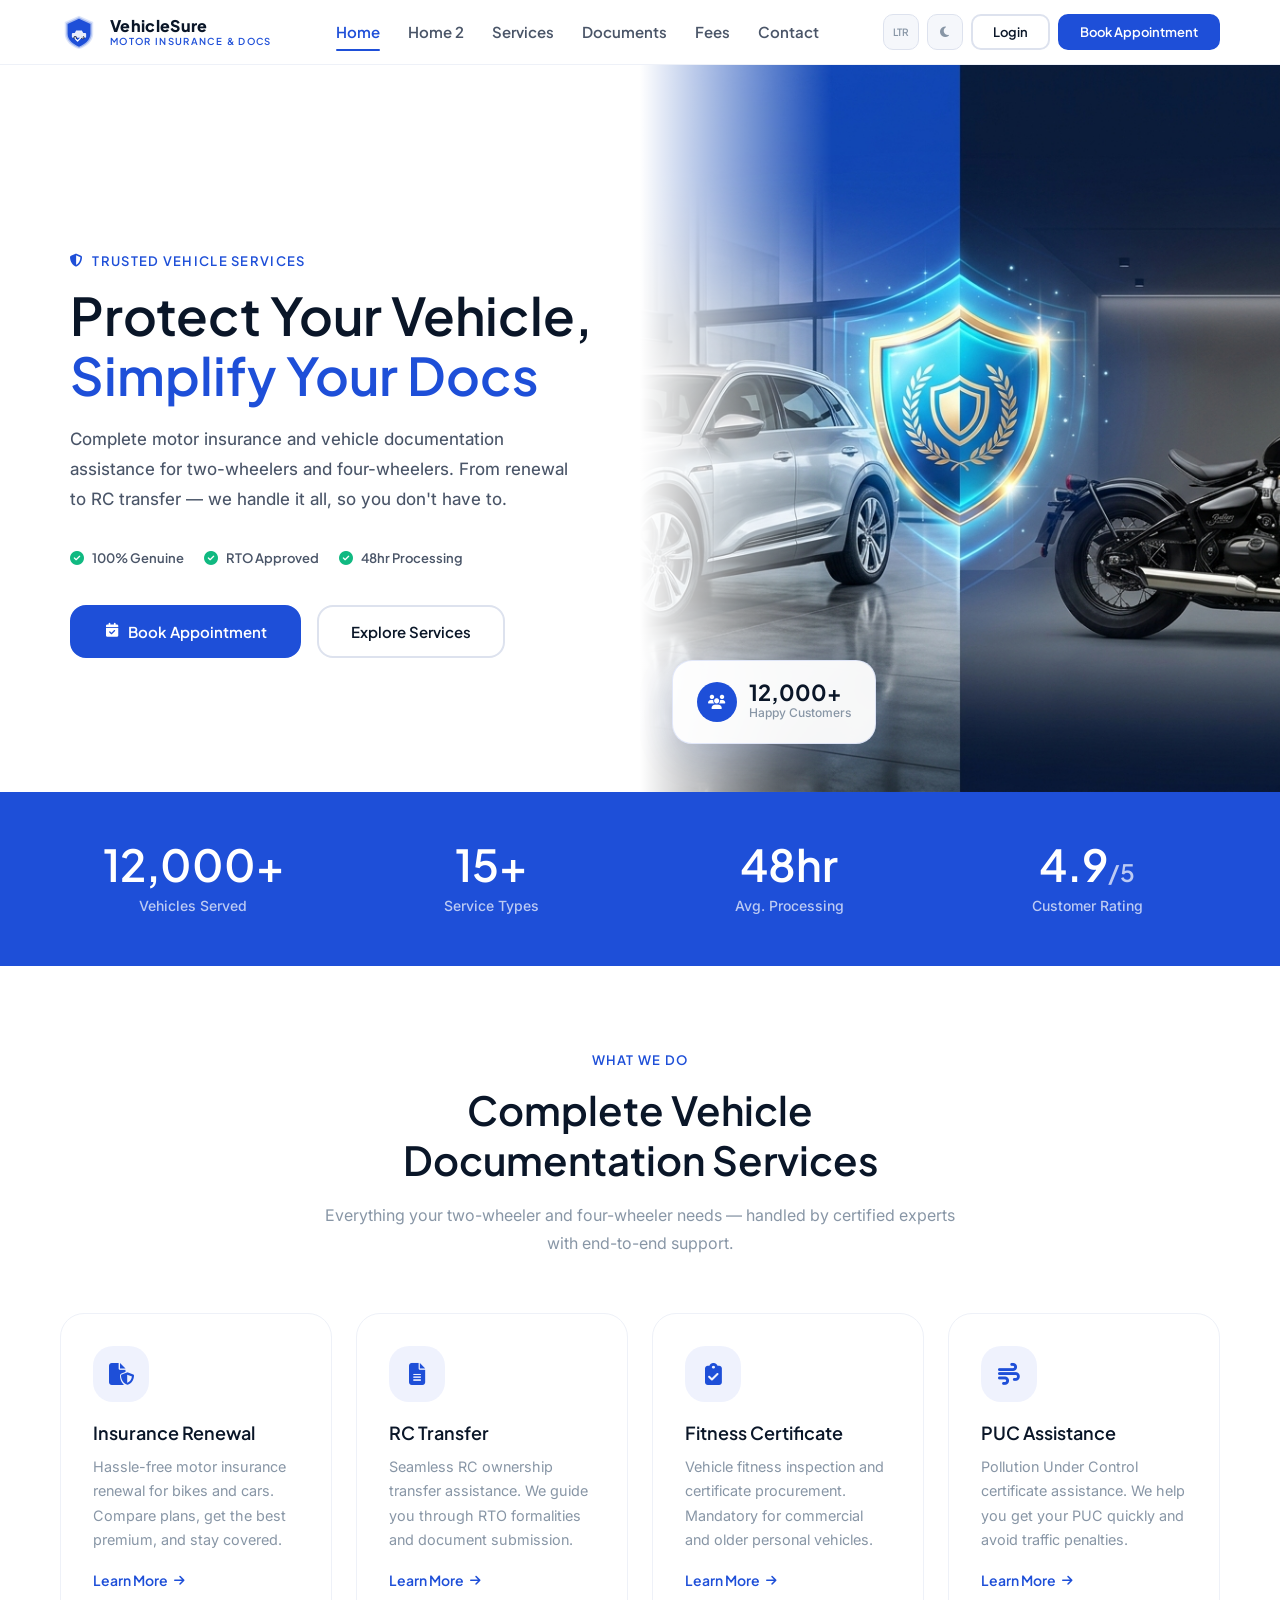
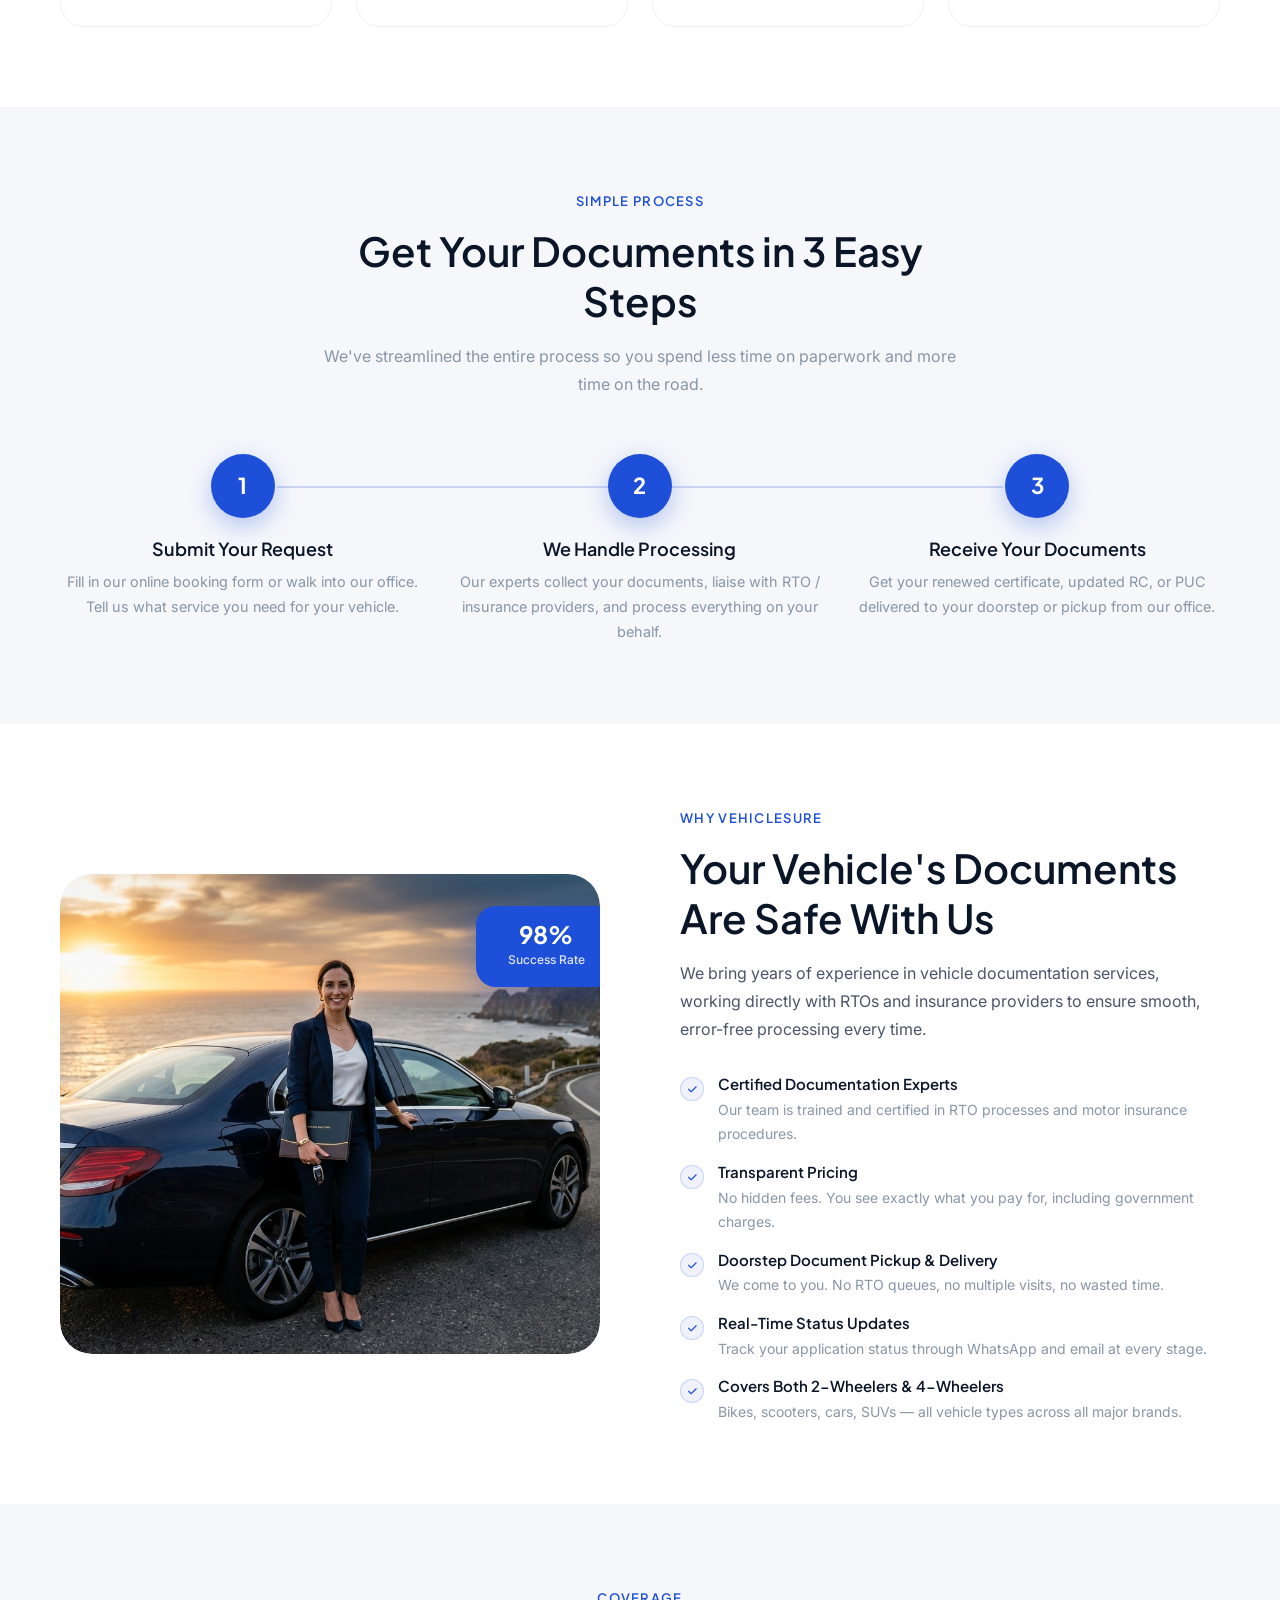
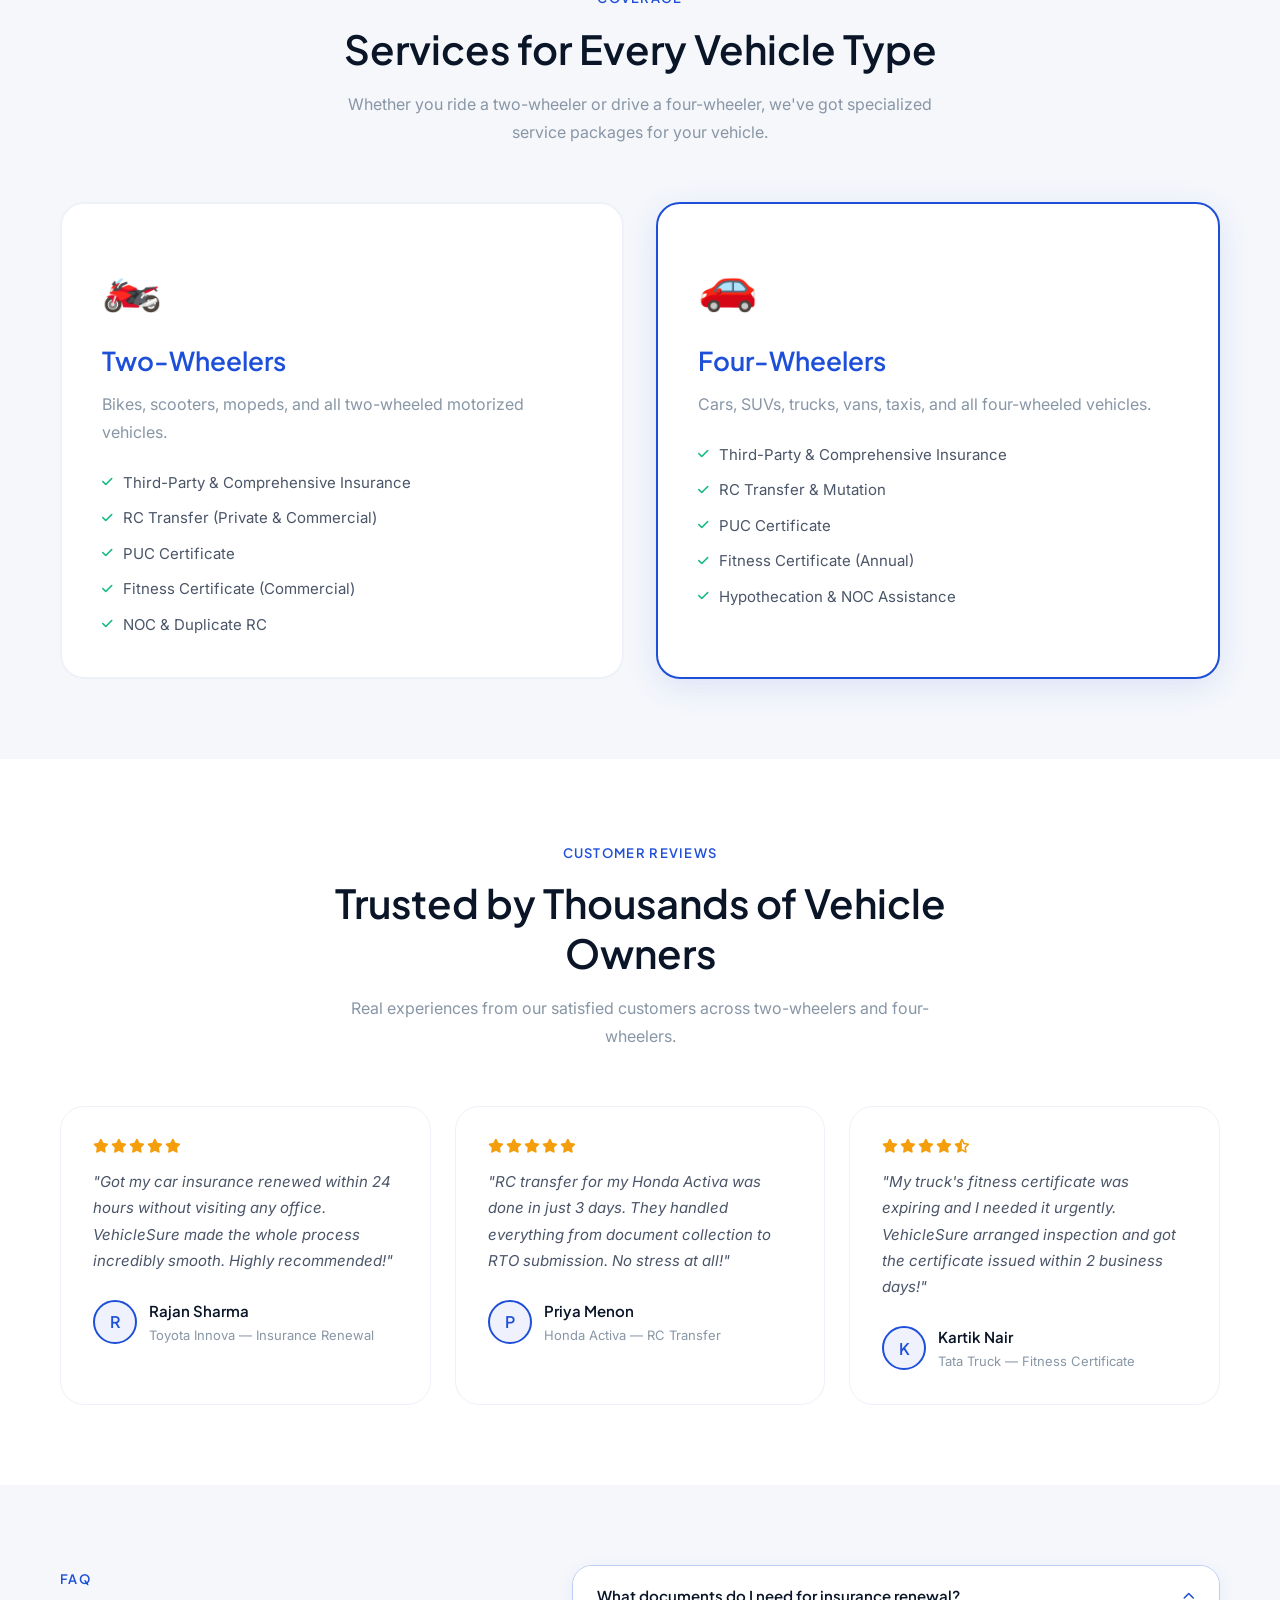
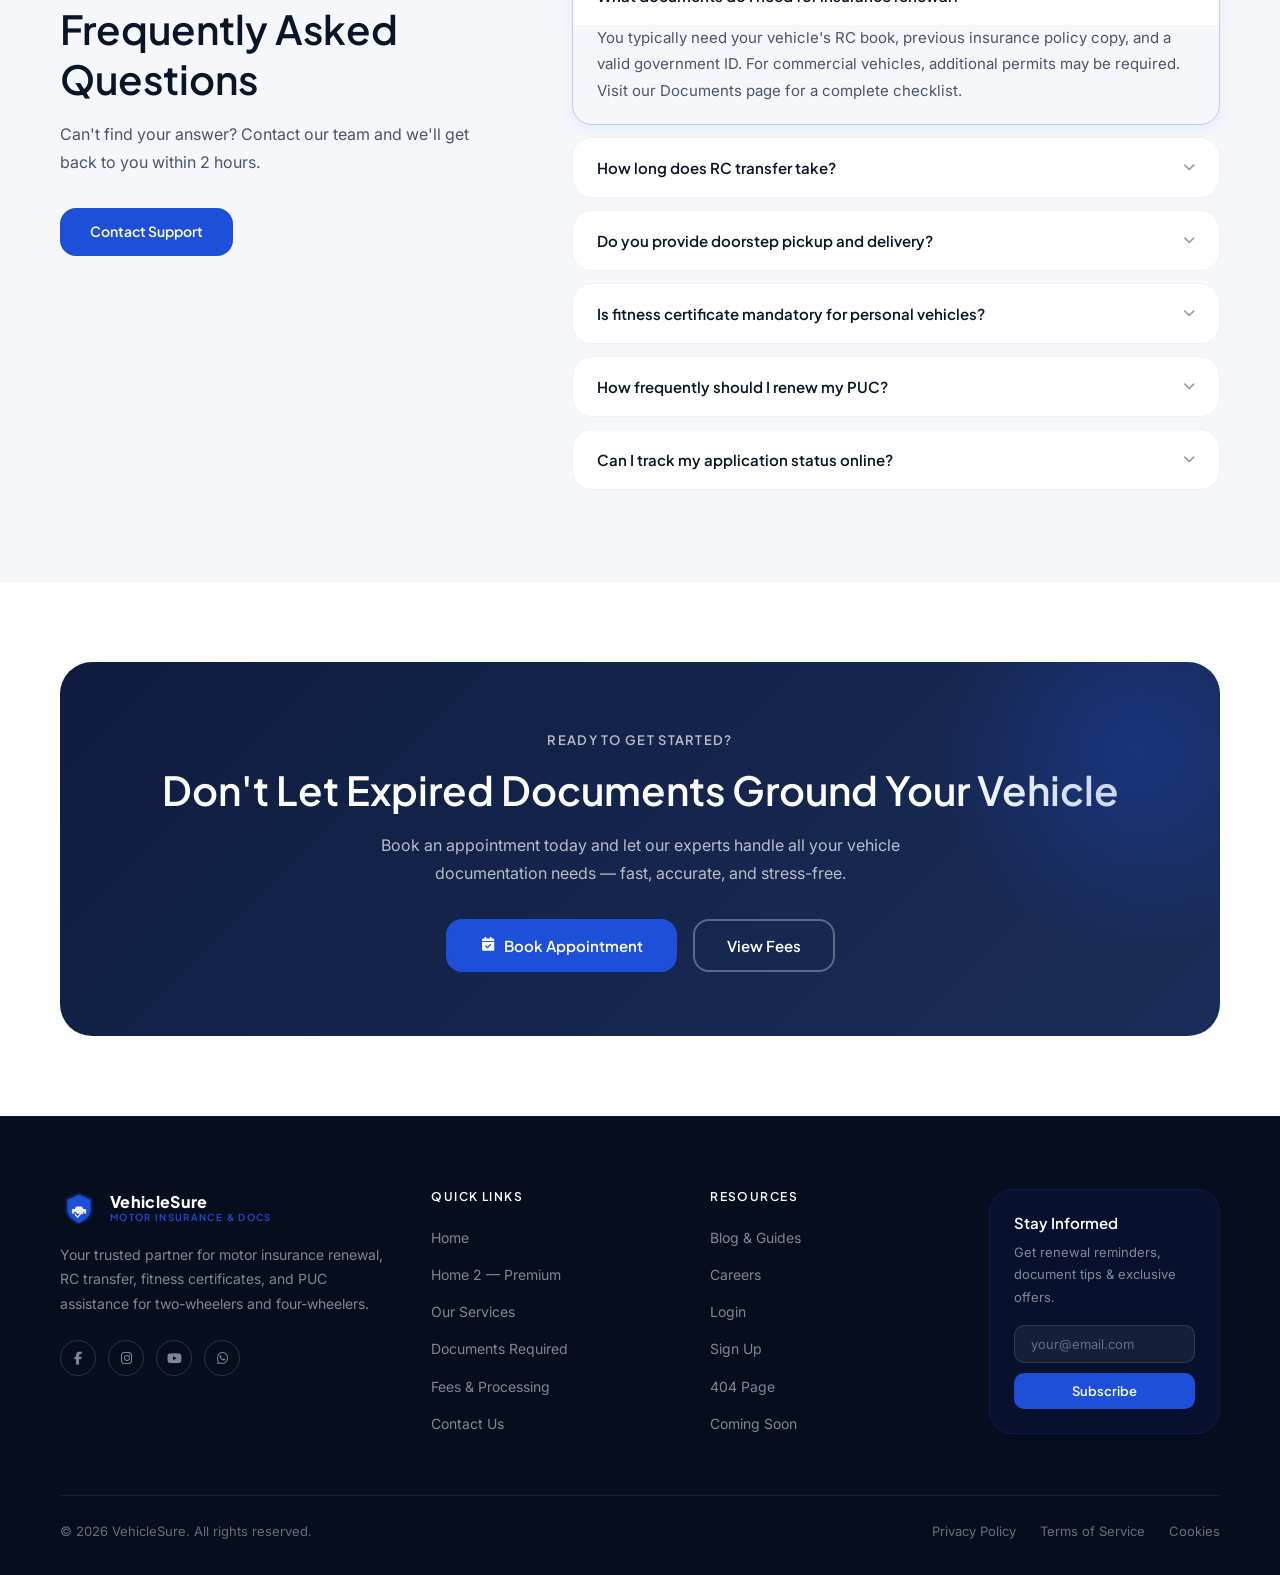
==== index.html @ d87cde81 "first commit" ====
<!DOCTYPE html>
<html lang="en" id="root-html">
<head>
    <meta charset="UTF-8">
    <meta name="viewport" content="width=device-width, initial-scale=1.0">
    <meta name="description" content="VehicleSure — Your trusted motor insurance renewal, RC transfer, fitness certificate, and PUC assistance service for two-wheelers and four-wheelers. Fast, reliable, and hassle-free.">
    <title>VehicleSure | Motor Insurance & Vehicle Documentation Service</title>
    <link rel="icon" type="image/svg+xml" href="favicon.svg">
    <link rel="stylesheet" href="https://cdnjs.cloudflare.com/ajax/libs/font-awesome/6.5.1/css/all.min.css">
    <link rel="stylesheet" href="style.css">
</head>
<body>

<!-- NAV -->
<div id="main-nav"></div>

<!-- ========== HERO SECTION (Split Layout) ========== -->
<section class="hero-split" style="background:var(--bg-body);margin-top:-4rem;padding-top:4rem;">
    <div class="hero-split-text animate-on-scroll" style="padding:8rem 3rem 5rem 0;max-width:600px;margin-left:auto;">
        <div class="section-label" style="margin-left:0;">
            <i class="fas fa-shield-alt"></i> Trusted Vehicle Services
        </div>
        <h1 style="margin-bottom:1.25rem;line-height:1.15;">
            Protect Your Vehicle,<br>
            <span style="color:var(--primary);">Simplify Your Docs</span>
        </h1>
        <p style="font-size:1.0625rem;margin-bottom:2rem;max-width:500px;font-weight:450;">
            Complete motor insurance and vehicle documentation assistance for two-wheelers and four-wheelers. From renewal to RC transfer — we handle it all, so you don't have to.
        </p>
        <div class="trust-badges" style="margin-bottom:2.25rem;">
            <div class="trust-badge">
                <i class="fas fa-check-circle"></i> 100% Genuine
            </div>
            <div class="trust-badge">
                <i class="fas fa-check-circle"></i> RTO Approved
            </div>
            <div class="trust-badge">
                <i class="fas fa-check-circle"></i> 48hr Processing
            </div>
        </div>
        <div style="display:flex;gap:1rem;flex-wrap:wrap;">
            <a href="contact.html" class="btn btn-primary btn-lg">
                <i class="fas fa-calendar-check"></i> Book Appointment
            </a>
            <a href="services.html" class="btn btn-secondary btn-lg">
                Explore Services
            </a>
        </div>
    </div>
    <div class="hero-split-visual" style="min-height:600px;">
        <img src="assets/images/hero-home.jpg" alt="Motor insurance and vehicle documentation - car and motorcycle with shield protection" loading="eager" style="width:100%;height:100%;object-fit:cover;">
        <!-- Floating stats card -->
        <div style="position:absolute;bottom:3rem;left:2rem;z-index:3;background:rgba(255,255,255,0.95);backdrop-filter:blur(12px);border:1px solid rgba(30,79,216,0.12);border-radius:var(--radius-xl);padding:1.25rem 1.5rem;box-shadow:var(--shadow-lg);min-width:200px;">
            <div style="display:flex;align-items:center;gap:0.75rem;">
                <div style="width:2.5rem;height:2.5rem;border-radius:50%;background:var(--primary);display:flex;align-items:center;justify-content:center;color:#fff;font-size:0.875rem;"><i class="fas fa-users"></i></div>
                <div>
                    <div style="font-family:var(--font-heading);font-weight:700;font-size:1.375rem;color:#0A1628;line-height:1;" data-count="12000" data-suffix="+">12000+</div>
                    <div style="font-size:0.75rem;color:#8896A6;font-weight:500;">Happy Customers</div>
                </div>
            </div>
        </div>
    </div>
</section>

<!-- ========== STATS STRIP ========== -->
<section class="stat-strip">
    <div class="container">
        <div class="grid grid-4" style="gap:2rem;">
            <div class="stat-item animate-on-scroll">
                <div class="stat-value" data-count="12000" data-suffix="+">12000+</div>
                <div class="stat-label">Vehicles Served</div>
            </div>
            <div class="stat-item animate-on-scroll">
                <div class="stat-value" data-count="15" data-suffix="+">15+</div>
                <div class="stat-label">Service Types</div>
            </div>
            <div class="stat-item animate-on-scroll">
                <div class="stat-value" data-count="48" data-suffix="hr">48hr</div>
                <div class="stat-label">Avg. Processing</div>
            </div>
            <div class="stat-item animate-on-scroll">
                <div class="stat-value">4.9<span style="font-size:1.5rem;color:rgba(255,255,255,0.7);">/5</span></div>
                <div class="stat-label">Customer Rating</div>
            </div>
        </div>
    </div>
</section>

<!-- ========== SERVICES OVERVIEW ========== -->
<section class="section">
    <div class="container">
        <div class="section-header animate-on-scroll">
            <div class="section-label">What We Do</div>
            <h2>Complete Vehicle Documentation Services</h2>
            <p>Everything your two-wheeler and four-wheeler needs — handled by certified experts with end-to-end support.</p>
        </div>
        <div class="grid grid-4">
            <div class="service-card animate-on-scroll">
                <div class="service-icon">
                    <i class="fas fa-file-shield"></i>
                </div>
                <h4>Insurance Renewal</h4>
                <p>Hassle-free motor insurance renewal for bikes and cars. Compare plans, get the best premium, and stay covered.</p>
                <a href="services.html#insurance" style="display:inline-flex;align-items:center;gap:0.375rem;color:var(--primary);font-family:var(--font-heading);font-weight:600;font-size:0.875rem;margin-top:1rem;">
                    Learn More <i class="fas fa-arrow-right" style="font-size:0.75rem;"></i>
                </a>
            </div>
            <div class="service-card animate-on-scroll">
                <div class="service-icon">
                    <i class="fas fa-file-alt"></i>
                </div>
                <h4>RC Transfer</h4>
                <p>Seamless RC ownership transfer assistance. We guide you through RTO formalities and document submission.</p>
                <a href="services.html#rc" style="display:inline-flex;align-items:center;gap:0.375rem;color:var(--primary);font-family:var(--font-heading);font-weight:600;font-size:0.875rem;margin-top:1rem;">
                    Learn More <i class="fas fa-arrow-right" style="font-size:0.75rem;"></i>
                </a>
            </div>
            <div class="service-card animate-on-scroll">
                <div class="service-icon">
                    <i class="fas fa-clipboard-check"></i>
                </div>
                <h4>Fitness Certificate</h4>
                <p>Vehicle fitness inspection and certificate procurement. Mandatory for commercial and older personal vehicles.</p>
                <a href="services.html#fitness" style="display:inline-flex;align-items:center;gap:0.375rem;color:var(--primary);font-family:var(--font-heading);font-weight:600;font-size:0.875rem;margin-top:1rem;">
                    Learn More <i class="fas fa-arrow-right" style="font-size:0.75rem;"></i>
                </a>
            </div>
            <div class="service-card animate-on-scroll">
                <div class="service-icon">
                    <i class="fas fa-wind"></i>
                </div>
                <h4>PUC Assistance</h4>
                <p>Pollution Under Control certificate assistance. We help you get your PUC quickly and avoid traffic penalties.</p>
                <a href="services.html#puc" style="display:inline-flex;align-items:center;gap:0.375rem;color:var(--primary);font-family:var(--font-heading);font-weight:600;font-size:0.875rem;margin-top:1rem;">
                    Learn More <i class="fas fa-arrow-right" style="font-size:0.75rem;"></i>
                </a>
            </div>
        </div>
    </div>
</section>

<!-- ========== HOW IT WORKS ========== -->
<section class="section section-alt">
    <div class="container">
        <div class="section-header animate-on-scroll">
            <div class="section-label">Simple Process</div>
            <h2>Get Your Documents in 3 Easy Steps</h2>
            <p>We've streamlined the entire process so you spend less time on paperwork and more time on the road.</p>
        </div>
        <div class="process-steps animate-on-scroll">
            <div class="process-step">
                <div class="process-step-num">1</div>
                <h4>Submit Your Request</h4>
                <p>Fill in our online booking form or walk into our office. Tell us what service you need for your vehicle.</p>
            </div>
            <div class="process-step">
                <div class="process-step-num">2</div>
                <h4>We Handle Processing</h4>
                <p>Our experts collect your documents, liaise with RTO / insurance providers, and process everything on your behalf.</p>
            </div>
            <div class="process-step">
                <div class="process-step-num">3</div>
                <h4>Receive Your Documents</h4>
                <p>Get your renewed certificate, updated RC, or PUC delivered to your doorstep or pickup from our office.</p>
            </div>
        </div>
    </div>
</section>

<!-- ========== WHY CHOOSE US ========== -->
<section class="section">
    <div class="container">
        <div style="display:grid;grid-template-columns:1fr 1fr;gap:5rem;align-items:center;">
            <div class="animate-on-scroll">
                <div style="border-radius:var(--radius-3xl);overflow:hidden;height:480px;background:linear-gradient(135deg,var(--primary-light),var(--bg-surface));position:relative;">
                    <img src="assets/images/hero-home2.jpg" alt="Professional vehicle insurance service agent" style="width:100%;height:100%;object-fit:cover;border-radius:var(--radius-3xl);">
                    <!-- Floating badge -->
                    <div style="position:absolute;top:2rem;right:-1rem;background:var(--primary);color:#fff;border-radius:var(--radius-xl);padding:1rem 1.25rem;box-shadow:0 8px 32px rgba(30,79,216,0.35);min-width:140px;text-align:center;">
                        <div style="font-family:var(--font-heading);font-weight:700;font-size:1.5rem;line-height:1;">98%</div>
                        <div style="font-size:0.75rem;opacity:0.85;font-weight:500;margin-top:0.25rem;">Success Rate</div>
                    </div>
                </div>
            </div>
            <div class="animate-on-scroll">
                <div class="section-label">Why VehicleSure</div>
                <h2 style="margin-bottom:1rem;">Your Vehicle's Documents Are Safe With Us</h2>
                <p style="margin-bottom:2rem;">We bring years of experience in vehicle documentation services, working directly with RTOs and insurance providers to ensure smooth, error-free processing every time.</p>
                <div class="feature-list">
                    <div class="feature-item">
                        <div class="feature-check"><i class="fas fa-check"></i></div>
                        <div class="feature-item-text">
                            <h5>Certified Documentation Experts</h5>
                            <p>Our team is trained and certified in RTO processes and motor insurance procedures.</p>
                        </div>
                    </div>
                    <div class="feature-item">
                        <div class="feature-check"><i class="fas fa-check"></i></div>
                        <div class="feature-item-text">
                            <h5>Transparent Pricing</h5>
                            <p>No hidden fees. You see exactly what you pay for, including government charges.</p>
                        </div>
                    </div>
                    <div class="feature-item">
                        <div class="feature-check"><i class="fas fa-check"></i></div>
                        <div class="feature-item-text">
                            <h5>Doorstep Document Pickup & Delivery</h5>
                            <p>We come to you. No RTO queues, no multiple visits, no wasted time.</p>
                        </div>
                    </div>
                    <div class="feature-item">
                        <div class="feature-check"><i class="fas fa-check"></i></div>
                        <div class="feature-item-text">
                            <h5>Real-Time Status Updates</h5>
                            <p>Track your application status through WhatsApp and email at every stage.</p>
                        </div>
                    </div>
                    <div class="feature-item">
                        <div class="feature-check"><i class="fas fa-check"></i></div>
                        <div class="feature-item-text">
                            <h5>Covers Both 2-Wheelers & 4-Wheelers</h5>
                            <p>Bikes, scooters, cars, SUVs — all vehicle types across all major brands.</p>
                        </div>
                    </div>
                </div>
            </div>
        </div>
    </div>
</section>

<!-- ========== VEHICLE COVERAGE ========== -->
<section class="section section-alt">
    <div class="container">
        <div class="section-header animate-on-scroll">
            <div class="section-label">Coverage</div>
            <h2>Services for Every Vehicle Type</h2>
            <p>Whether you ride a two-wheeler or drive a four-wheeler, we've got specialized service packages for your vehicle.</p>
        </div>
        <div style="display:grid;grid-template-columns:1fr 1fr;gap:2rem;" class="animate-on-scroll">
            <!-- Two-wheeler -->
            <div style="background:var(--bg-card);border:2px solid var(--border-light);border-radius:var(--radius-2xl);padding:2.5rem;transition:var(--transition-premium);" class="vehicle-card">
                <div style="font-size:3rem;margin-bottom:1.25rem;">🏍️</div>
                <h3 style="margin-bottom:0.75rem;color:var(--primary);">Two-Wheelers</h3>
                <p style="margin-bottom:1.5rem;color:var(--text-muted);">Bikes, scooters, mopeds, and all two-wheeled motorized vehicles.</p>
                <ul style="display:flex;flex-direction:column;gap:0.625rem;">
                    <li style="display:flex;align-items:center;gap:0.625rem;font-size:0.9375rem;"><i class="fas fa-check" style="color:var(--green);font-size:0.75rem;"></i> Third-Party & Comprehensive Insurance</li>
                    <li style="display:flex;align-items:center;gap:0.625rem;font-size:0.9375rem;"><i class="fas fa-check" style="color:var(--green);font-size:0.75rem;"></i> RC Transfer (Private & Commercial)</li>
                    <li style="display:flex;align-items:center;gap:0.625rem;font-size:0.9375rem;"><i class="fas fa-check" style="color:var(--green);font-size:0.75rem;"></i> PUC Certificate</li>
                    <li style="display:flex;align-items:center;gap:0.625rem;font-size:0.9375rem;"><i class="fas fa-check" style="color:var(--green);font-size:0.75rem;"></i> Fitness Certificate (Commercial)</li>
                    <li style="display:flex;align-items:center;gap:0.625rem;font-size:0.9375rem;"><i class="fas fa-check" style="color:var(--green);font-size:0.75rem;"></i> NOC & Duplicate RC</li>
                </ul>
            </div>
            <!-- Four-wheeler -->
            <div style="background:var(--bg-card);border:2px solid var(--primary);border-radius:var(--radius-2xl);padding:2.5rem;box-shadow:0 8px 32px rgba(30,79,216,0.12);transition:var(--transition-premium);" class="vehicle-card active">
                <div style="font-size:3rem;margin-bottom:1.25rem;">🚗</div>
                <h3 style="margin-bottom:0.75rem;color:var(--primary);">Four-Wheelers</h3>
                <p style="margin-bottom:1.5rem;color:var(--text-muted);">Cars, SUVs, trucks, vans, taxis, and all four-wheeled vehicles.</p>
                <ul style="display:flex;flex-direction:column;gap:0.625rem;">
                    <li style="display:flex;align-items:center;gap:0.625rem;font-size:0.9375rem;"><i class="fas fa-check" style="color:var(--green);font-size:0.75rem;"></i> Third-Party & Comprehensive Insurance</li>
                    <li style="display:flex;align-items:center;gap:0.625rem;font-size:0.9375rem;"><i class="fas fa-check" style="color:var(--green);font-size:0.75rem;"></i> RC Transfer & Mutation</li>
                    <li style="display:flex;align-items:center;gap:0.625rem;font-size:0.9375rem;"><i class="fas fa-check" style="color:var(--green);font-size:0.75rem;"></i> PUC Certificate</li>
                    <li style="display:flex;align-items:center;gap:0.625rem;font-size:0.9375rem;"><i class="fas fa-check" style="color:var(--green);font-size:0.75rem;"></i> Fitness Certificate (Annual)</li>
                    <li style="display:flex;align-items:center;gap:0.625rem;font-size:0.9375rem;"><i class="fas fa-check" style="color:var(--green);font-size:0.75rem;"></i> Hypothecation & NOC Assistance</li>
                </ul>
            </div>
        </div>
    </div>
</section>

<!-- ========== TESTIMONIALS ========== -->
<section class="section">
    <div class="container">
        <div class="section-header animate-on-scroll">
            <div class="section-label">Customer Reviews</div>
            <h2>Trusted by Thousands of Vehicle Owners</h2>
            <p>Real experiences from our satisfied customers across two-wheelers and four-wheelers.</p>
        </div>
        <div class="grid grid-3">
            <div class="testimonial-card animate-on-scroll">
                <div class="stars">
                    <i class="fas fa-star"></i><i class="fas fa-star"></i><i class="fas fa-star"></i><i class="fas fa-star"></i><i class="fas fa-star"></i>
                </div>
                <p class="quote">"Got my car insurance renewed within 24 hours without visiting any office. VehicleSure made the whole process incredibly smooth. Highly recommended!"</p>
                <div class="author">
                    <div class="author-avatar">R</div>
                    <div>
                        <div class="author-name">Rajan Sharma</div>
                        <div class="author-meta">Toyota Innova — Insurance Renewal</div>
                    </div>
                </div>
            </div>
            <div class="testimonial-card animate-on-scroll">
                <div class="stars">
                    <i class="fas fa-star"></i><i class="fas fa-star"></i><i class="fas fa-star"></i><i class="fas fa-star"></i><i class="fas fa-star"></i>
                </div>
                <p class="quote">"RC transfer for my Honda Activa was done in just 3 days. They handled everything from document collection to RTO submission. No stress at all!"</p>
                <div class="author">
                    <div class="author-avatar">P</div>
                    <div>
                        <div class="author-name">Priya Menon</div>
                        <div class="author-meta">Honda Activa — RC Transfer</div>
                    </div>
                </div>
            </div>
            <div class="testimonial-card animate-on-scroll">
                <div class="stars">
                    <i class="fas fa-star"></i><i class="fas fa-star"></i><i class="fas fa-star"></i><i class="fas fa-star"></i><i class="fas fa-star-half-alt"></i>
                </div>
                <p class="quote">"My truck's fitness certificate was expiring and I needed it urgently. VehicleSure arranged inspection and got the certificate issued within 2 business days!"</p>
                <div class="author">
                    <div class="author-avatar">K</div>
                    <div>
                        <div class="author-name">Kartik Nair</div>
                        <div class="author-meta">Tata Truck — Fitness Certificate</div>
                    </div>
                </div>
            </div>
        </div>
    </div>
</section>

<!-- ========== FAQ ========== -->
<section class="section section-alt">
    <div class="container">
        <div style="display:grid;grid-template-columns:1fr 1.5fr;gap:5rem;align-items:start;">
            <div class="animate-on-scroll">
                <div class="section-label">FAQ</div>
                <h2 style="margin-bottom:1rem;">Frequently Asked Questions</h2>
                <p style="margin-bottom:2rem;">Can't find your answer? Contact our team and we'll get back to you within 2 hours.</p>
                <a href="contact.html" class="btn btn-primary">Contact Support</a>
            </div>
            <div class="animate-on-scroll">
                <div class="faq-item active">
                    <button class="faq-question" onclick="toggleFAQ(this)">
                        What documents do I need for insurance renewal?
                        <i class="fas fa-chevron-down"></i>
                    </button>
                    <div class="faq-answer">
                        <div class="faq-answer-inner">You typically need your vehicle's RC book, previous insurance policy copy, and a valid government ID. For commercial vehicles, additional permits may be required. Visit our Documents page for a complete checklist.</div>
                    </div>
                </div>
                <div class="faq-item">
                    <button class="faq-question" onclick="toggleFAQ(this)">
                        How long does RC transfer take?
                        <i class="fas fa-chevron-down"></i>
                    </button>
                    <div class="faq-answer">
                        <div class="faq-answer-inner">RC transfer typically takes 7–15 working days depending on RTO workload and document verification. Our express service can reduce this to 3–5 working days for an additional fee.</div>
                    </div>
                </div>
                <div class="faq-item">
                    <button class="faq-question" onclick="toggleFAQ(this)">
                        Do you provide doorstep pickup and delivery?
                        <i class="fas fa-chevron-down"></i>
                    </button>
                    <div class="faq-answer">
                        <div class="faq-answer-inner">Yes! We offer doorstep document pickup and delivery within our service area. Our representative will collect your documents, process them, and deliver the final certificate to your address.</div>
                    </div>
                </div>
                <div class="faq-item">
                    <button class="faq-question" onclick="toggleFAQ(this)">
                        Is fitness certificate mandatory for personal vehicles?
                        <i class="fas fa-chevron-down"></i>
                    </button>
                    <div class="faq-answer">
                        <div class="faq-answer-inner">Fitness certificates are mandatory for commercial vehicles and personal vehicles older than 15 years. New personal vehicles are exempt until they reach the 15-year threshold.</div>
                    </div>
                </div>
                <div class="faq-item">
                    <button class="faq-question" onclick="toggleFAQ(this)">
                        How frequently should I renew my PUC?
                        <i class="fas fa-chevron-down"></i>
                    </button>
                    <div class="faq-answer">
                        <div class="faq-answer-inner">PUC certificates for petrol vehicles are valid for 6 months and for diesel vehicles are valid for 3 months. Driving without a valid PUC is a traffic violation and can result in a fine.</div>
                    </div>
                </div>
                <div class="faq-item">
                    <button class="faq-question" onclick="toggleFAQ(this)">
                        Can I track my application status online?
                        <i class="fas fa-chevron-down"></i>
                    </button>
                    <div class="faq-answer">
                        <div class="faq-answer-inner">Yes, once your application is submitted, we send real-time updates via WhatsApp and email at each stage. You'll know exactly where your documents are at all times.</div>
                    </div>
                </div>
            </div>
        </div>
    </div>
</section>

<!-- ========== CTA BANNER ========== -->
<section class="section">
    <div class="container">
        <div class="cta-banner animate-on-scroll">
            <div class="section-label" style="color:rgba(255,255,255,0.7);justify-content:center;">Ready to Get Started?</div>
            <h2>Don't Let Expired Documents Ground Your Vehicle</h2>
            <p>Book an appointment today and let our experts handle all your vehicle documentation needs — fast, accurate, and stress-free.</p>
            <div style="display:flex;gap:1rem;justify-content:center;flex-wrap:wrap;">
                <a href="contact.html" class="btn btn-primary btn-lg">
                    <i class="fas fa-calendar-check"></i> Book Appointment
                </a>
                <a href="fees.html" class="btn btn-secondary btn-lg" style="border-color:rgba(255,255,255,0.3);color:#fff;">
                    View Fees
                </a>
            </div>
        </div>
    </div>
</section>

<!-- FOOTER -->
<div id="main-footer"></div>

<script src="components.js"></script>
</body>
</html>
---- style.css ----
/* ===== MOTOR INSURANCE & VEHICLE DOCUMENTATION SERVICE — DESIGN SYSTEM ===== */
/* Version 1.0 — Royal Blue + Navy Palette */

/* --- Google Fonts --- */
@import url('https://fonts.googleapis.com/css2?family=Plus+Jakarta+Sans:wght@300;400;500;600;700;800&family=Inter:wght@300;400;500;600;700&display=swap');

/* --- CSS Custom Properties --- */
:root {
    --primary: #1E4FD8;
    --primary-hover: #1840B8;
    --primary-light: #EEF2FF;
    --primary-glow: rgba(30, 79, 216, 0.28);
    --primary-subtle: rgba(30, 79, 216, 0.07);
    --secondary: #0F1C3F;
    --secondary-hover: #1A2D5A;

    --text-heading: #0A1628;
    --text-body: #4A5568;
    --text-muted: #8896A6;
    --bg-body: #FFFFFF;
    --bg-surface: #F5F7FB;
    --bg-card: #FFFFFF;
    --border-default: #DDE2EE;
    --border-light: #EEF1F8;

    --shadow-sm: 0 1px 3px rgba(30,79,216,0.04);
    --shadow-md: 0 4px 16px rgba(30,79,216,0.07);
    --shadow-lg: 0 12px 40px rgba(30,79,216,0.10);
    --shadow-xl: 0 24px 64px rgba(30,79,216,0.12);
    --shadow-card: 0 2px 12px rgba(30,79,216,0.05);
    --shadow-card-hover: 0 12px 36px rgba(30,79,216,0.16), 0 4px 12px rgba(0,0,0,0.06);
    --shadow-glow: 0 0 40px rgba(30,79,216,0.20);

    --font-heading: 'Plus Jakarta Sans', sans-serif;
    --font-body: 'Inter', sans-serif;

    --radius-sm: 0.5rem;
    --radius-md: 0.625rem;
    --radius-lg: 1rem;
    --radius-xl: 1.25rem;
    --radius-2xl: 1.5rem;
    --radius-3xl: 2rem;
    --radius-full: 9999px;

    --transition-fast: all 0.2s cubic-bezier(0.4, 0, 0.2, 1);
    --transition-smooth: all 0.35s cubic-bezier(0.4, 0, 0.2, 1);
    --transition-premium: all 0.5s cubic-bezier(0.16, 1, 0.3, 1);

    --amber: #F59E0B;
    --green: #10B981;
    --red: #EF4444;
}

/* --- Dark Mode --- */
.dark {
    --text-heading: #EEF2FF;
    --text-body: #A0AEC0;
    --text-muted: #6B7B8D;
    --bg-body: #060D1F;
    --bg-surface: #0D1A35;
    --bg-card: #0F2050;
    --border-default: #1E3270;
    --border-light: #162755;
    --shadow-sm: 0 1px 3px rgba(0,0,0,0.3);
    --shadow-md: 0 4px 16px rgba(0,0,0,0.4);
    --shadow-lg: 0 12px 40px rgba(0,0,0,0.5);
    --shadow-xl: 0 24px 64px rgba(0,0,0,0.6);
    --shadow-card: 0 2px 12px rgba(0,0,0,0.3);
    --shadow-card-hover: 0 12px 36px rgba(30,79,216,0.22), 0 4px 12px rgba(0,0,0,0.4);
}

/* --- Base Reset --- */
*, *::before, *::after {
    margin: 0;
    padding: 0;
    box-sizing: border-box;
}

html {
    scroll-behavior: smooth;
    -webkit-font-smoothing: antialiased;
    -moz-osx-font-smoothing: grayscale;
    overflow-x: hidden;
}

body {
    font-family: var(--font-body);
    font-weight: 400;
    color: var(--text-body);
    background-color: var(--bg-body);
    line-height: 1.7;
    transition: background-color 0.3s ease, color 0.3s ease;
    overflow-x: hidden;
}

img {
    max-width: 100%;
    height: auto;
    display: block;
}

a {
    text-decoration: none;
    color: inherit;
    transition: var(--transition-fast);
}

ul, ol {
    list-style: none;
}

/* --- Typography --- */
h1, h2, h3, h4, h5, h6 {
    font-family: var(--font-heading);
    font-weight: 600;
    color: var(--text-heading);
    line-height: 1.25;
}

h1 { font-size: clamp(2rem, 5vw, 3.25rem); }
h2 { font-size: clamp(1.625rem, 4vw, 2.5rem); }
h3 { font-size: clamp(1.25rem, 3vw, 1.625rem); }
h4 { font-size: 1.125rem; }

p {
    font-weight: 400;
    line-height: 1.75;
    color: var(--text-body);
}

.text-muted { color: var(--text-muted); }
.text-primary { color: var(--primary); }
.text-center { text-align: center; }
.font-heading { font-family: var(--font-heading); }

/* --- Layout --- */
.container {
    width: 100%;
    max-width: 1200px;
    margin: 0 auto;
    padding: 0 1.25rem;
}

.section {
    padding: 5rem 0;
}

.section-sm {
    padding: 3.5rem 0;
}

.section-alt {
    background: var(--bg-surface);
}

.section-dark {
    background: var(--secondary);
}

.section-header {
    text-align: center;
    max-width: 640px;
    margin: 0 auto 3.5rem auto;
}

.section-header h2 {
    margin-bottom: 1rem;
}

.section-header p {
    font-size: 1rem;
    color: var(--text-muted);
}

.section-label {
    display: inline-flex;
    align-items: center;
    gap: 0.5rem;
    font-family: var(--font-heading);
    font-weight: 600;
    font-size: 0.8125rem;
    color: var(--primary);
    text-transform: uppercase;
    letter-spacing: 0.1em;
    margin-bottom: 0.875rem;
}

/* --- Grid --- */
.grid { display: grid; gap: 1.5rem; }
.grid-2 { grid-template-columns: repeat(2, 1fr); }
.grid-3 { grid-template-columns: repeat(3, 1fr); }
.grid-4 { grid-template-columns: repeat(4, 1fr); }

@media (max-width: 1024px) {
    .grid-4 { grid-template-columns: repeat(2, 1fr); }
}
@media (max-width: 1024px) and (min-width: 769px) {
    .grid-3 { grid-template-columns: repeat(2, 1fr); }
    .grid-3 > *:last-child:nth-child(odd) {
        grid-column: 1 / -1;
        max-width: 520px;
        width: 100%;
        justify-self: center;
    }
}
@media (max-width: 768px) {
    .grid-2, .grid-3, .grid-4 { grid-template-columns: 1fr; }
    .grid-3 > *:last-child:nth-child(odd) { max-width: 100%; }
}

/* --- Flex --- */
.flex { display: flex; }
.flex-col { flex-direction: column; }
.flex-center { display: flex; align-items: center; justify-content: center; }
.flex-between { display: flex; align-items: center; justify-content: space-between; }
.items-center { align-items: center; }
.gap-1 { gap: 0.5rem; }
.gap-2 { gap: 1rem; }
.gap-3 { gap: 1.5rem; }
.gap-4 { gap: 2rem; }
.w-full { width: 100%; }

/* --- Buttons --- */
.btn {
    display: inline-flex;
    align-items: center;
    justify-content: center;
    gap: 0.5rem;
    font-family: var(--font-heading);
    font-weight: 600;
    font-size: 0.875rem;
    padding: 0.75rem 1.75rem;
    border-radius: var(--radius-lg);
    border: 2px solid transparent;
    cursor: pointer;
    transition: var(--transition-smooth);
    white-space: nowrap;
    text-align: center;
    line-height: 1.4;
}

.btn-primary {
    background: var(--primary);
    color: #FFFFFF;
    border-color: var(--primary);
}

.btn-primary:hover {
    background: var(--primary-hover);
    border-color: var(--primary-hover);
    transform: translateY(-2px);
    box-shadow: 0 8px 24px rgba(30, 79, 216, 0.30);
}

.btn-secondary {
    background: transparent;
    color: var(--text-heading);
    border-color: var(--border-default);
}

.btn-secondary:hover {
    border-color: var(--primary);
    color: var(--primary);
    transform: translateY(-2px);
}

.dark .btn-secondary {
    color: var(--text-heading);
    border-color: var(--border-default);
}

.dark .btn-secondary:hover {
    border-color: var(--primary);
    color: var(--primary);
}

.btn-sm {
    font-size: 0.8125rem;
    padding: 0.5rem 1.25rem;
}

.btn-lg {
    font-size: 0.9375rem;
    padding: 0.875rem 2rem;
}

.btn i, .btn svg {
    font-size: 0.875rem;
    width: 1rem;
    height: 1rem;
}

/* --- Cards --- */
.card {
    background: var(--bg-card);
    border: 1px solid var(--border-light);
    border-radius: var(--radius-2xl);
    padding: 2rem;
    transition: var(--transition-premium);
}

.card:hover {
    box-shadow: var(--shadow-card-hover);
    transform: translateY(-4px);
    border-color: rgba(30, 79, 216, 0.15);
}

.card-flat {
    background: var(--bg-card);
    border: 1px solid var(--border-light);
    border-radius: var(--radius-2xl);
    overflow: hidden;
    transition: var(--transition-premium);
}

.card-flat:hover {
    box-shadow: var(--shadow-card-hover);
    transform: translateY(-4px);
}

/* --- Icon Box --- */
.icon-box {
    width: 3.25rem;
    height: 3.25rem;
    border-radius: var(--radius-lg);
    display: flex;
    align-items: center;
    justify-content: center;
    background: var(--primary-subtle);
    color: var(--primary);
    font-size: 1.25rem;
    flex-shrink: 0;
}

.icon-box-lg {
    width: 4rem;
    height: 4rem;
    border-radius: var(--radius-xl);
    font-size: 1.5rem;
}

/* --- Badge --- */
.badge {
    display: inline-flex;
    align-items: center;
    gap: 0.375rem;
    font-family: var(--font-heading);
    font-weight: 600;
    font-size: 0.6875rem;
    text-transform: uppercase;
    letter-spacing: 0.06em;
    padding: 0.375rem 0.875rem;
    border-radius: var(--radius-full);
    background: var(--primary);
    color: #fff;
}

.badge-outline {
    background: transparent;
    border: 1px solid var(--border-default);
    color: var(--text-body);
}

.badge-amber {
    background: rgba(245, 158, 11, 0.12);
    color: #D97706;
    border: 1px solid rgba(245, 158, 11, 0.25);
}

.badge-green {
    background: rgba(16, 185, 129, 0.10);
    color: #059669;
    border: 1px solid rgba(16, 185, 129, 0.20);
}

/* --- Form Elements --- */
.form-group {
    margin-bottom: 1.25rem;
}

.form-label {
    display: block;
    font-family: var(--font-heading);
    font-weight: 600;
    font-size: 0.8125rem;
    color: var(--text-heading);
    margin-bottom: 0.5rem;
}

.form-input {
    width: 100%;
    padding: 0.75rem 1rem;
    font-family: var(--font-body);
    font-size: 0.875rem;
    font-weight: 400;
    color: var(--text-heading);
    background: var(--bg-card);
    border: 1.5px solid var(--border-default);
    border-radius: var(--radius-lg);
    outline: none;
    transition: var(--transition-fast);
}

.form-input:focus {
    border-color: var(--primary);
    box-shadow: 0 0 0 3px var(--primary-subtle);
}

.form-input::placeholder {
    color: var(--text-muted);
    font-weight: 400;
}

textarea.form-input {
    min-height: 130px;
    resize: vertical;
}

select.form-input {
    cursor: pointer;
    appearance: none;
    background-image: url("data:image/svg+xml,%3Csvg xmlns='http://www.w3.org/2000/svg' width='16' height='16' viewBox='0 0 24 24' fill='none' stroke='%238896A6' stroke-width='2' stroke-linecap='round' stroke-linejoin='round'%3E%3Cpolyline points='6 9 12 15 18 9'/%3E%3C/svg%3E");
    background-repeat: no-repeat;
    background-position: right 1rem center;
    padding-right: 2.5rem;
}

/* --- Date Input --- */
input[type="date"].form-input {
    cursor: pointer;
}

input[type="date"]::-webkit-calendar-picker-indicator {
    cursor: pointer;
}

.dark input[type="date"]::-webkit-calendar-picker-indicator {
    filter: invert(1);
    opacity: 0.9;
    transition: opacity var(--transition-fast);
}

.dark input[type="date"]::-webkit-calendar-picker-indicator:hover {
    opacity: 1;
}

/* --- Password Field --- */
.password-wrapper {
    position: relative;
}

.password-wrapper .form-input {
    padding-right: 3rem;
}

.password-toggle {
    position: absolute;
    right: 1rem;
    top: 50%;
    transform: translateY(-50%);
    background: none;
    border: none;
    cursor: pointer;
    color: var(--text-muted);
    font-size: 0.875rem;
    transition: var(--transition-fast);
    padding: 0.25rem;
}

.password-toggle:hover {
    color: var(--primary);
}

/* --- Checkbox --- */
.checkbox-wrapper {
    display: flex;
    align-items: center;
    gap: 0.5rem;
    cursor: pointer;
}

.checkbox-wrapper input[type="checkbox"] {
    width: 1rem;
    height: 1rem;
    accent-color: var(--primary);
    cursor: pointer;
}

.checkbox-wrapper label {
    font-size: 0.875rem;
    color: var(--text-body);
    cursor: pointer;
}

/* --- Divider --- */
.divider {
    display: flex;
    align-items: center;
    gap: 1rem;
    margin: 1.5rem 0;
    color: var(--text-muted);
    font-size: 0.8125rem;
}

.divider::before,
.divider::after {
    content: '';
    flex: 1;
    height: 1px;
    background: var(--border-default);
}

/* --- Link --- */
.link-primary {
    color: var(--primary);
    font-weight: 600;
    font-size: 0.875rem;
    transition: var(--transition-fast);
}

.link-primary:hover {
    color: var(--primary-hover);
    text-decoration: underline;
}

/* --- Stats --- */
.stat-item {
    text-align: center;
}

.stat-value {
    font-family: var(--font-heading);
    font-weight: 600;
    font-size: clamp(2rem, 4vw, 2.75rem);
    color: var(--primary);
    line-height: 1.1;
    margin-bottom: 0.375rem;
}

.stat-label {
    font-size: 0.875rem;
    color: var(--text-muted);
    font-weight: 500;
}

/* --- Testimonial Cards --- */
.testimonial-card {
    background: var(--bg-card);
    border: 1px solid var(--border-light);
    border-radius: var(--radius-2xl);
    padding: 2rem;
    transition: var(--transition-premium);
}

.testimonial-card:hover {
    box-shadow: var(--shadow-card-hover);
    transform: translateY(-3px);
}

.testimonial-card .stars {
    color: var(--amber);
    font-size: 0.875rem;
    margin-bottom: 1rem;
    display: flex;
    gap: 0.125rem;
}

.testimonial-card .quote {
    font-size: 0.9375rem;
    line-height: 1.75;
    color: var(--text-body);
    margin-bottom: 1.5rem;
    font-style: italic;
}

.testimonial-card .author {
    display: flex;
    align-items: center;
    gap: 0.75rem;
}

.testimonial-card .author-avatar {
    width: 2.75rem;
    height: 2.75rem;
    border-radius: 50%;
    background: var(--primary-subtle);
    border: 2px solid var(--primary);
    display: flex;
    align-items: center;
    justify-content: center;
    color: var(--primary);
    font-family: var(--font-heading);
    font-weight: 600;
    font-size: 1rem;
    flex-shrink: 0;
}

.testimonial-card .author-name {
    font-family: var(--font-heading);
    font-weight: 600;
    font-size: 0.9375rem;
    color: var(--text-heading);
}

.testimonial-card .author-meta {
    font-size: 0.8125rem;
    color: var(--text-muted);
}

/* --- FAQ Accordion --- */
.faq-item {
    border: 1px solid var(--border-light);
    border-radius: var(--radius-xl);
    margin-bottom: 0.75rem;
    overflow: hidden;
    transition: var(--transition-smooth);
}

.faq-item.active {
    border-color: rgba(30, 79, 216, 0.25);
    box-shadow: 0 4px 16px rgba(30, 79, 216, 0.07);
}

.faq-question {
    display: flex;
    align-items: center;
    justify-content: space-between;
    padding: 1.25rem 1.5rem;
    cursor: pointer;
    background: var(--bg-card);
    font-family: var(--font-heading);
    font-weight: 600;
    font-size: 0.9375rem;
    color: var(--text-heading);
    border: none;
    width: 100%;
    text-align: left;
    transition: var(--transition-fast);
}

[dir="rtl"] .faq-question { text-align: right; }

.faq-question:hover { color: var(--primary); }

.faq-question i {
    font-size: 0.75rem;
    color: var(--text-muted);
    transition: var(--transition-smooth);
    flex-shrink: 0;
}

.faq-item.active .faq-question i {
    transform: rotate(180deg);
    color: var(--primary);
}

.faq-answer {
    max-height: 0;
    overflow: hidden;
    transition: max-height 0.35s ease;
}

.faq-item.active .faq-answer {
    max-height: 300px;
}

.faq-answer-inner {
    padding: 0 1.5rem 1.25rem;
    font-size: 0.9375rem;
    color: var(--text-body);
    line-height: 1.75;
}

/* ========== NAVBAR ========== */
.navbar {
    position: fixed;
    top: 0;
    left: 0;
    right: 0;
    width: 100%;
    z-index: 1000;
    background: rgba(255, 255, 255, 0.95);
    backdrop-filter: blur(20px);
    -webkit-backdrop-filter: blur(20px);
    border-bottom: 1px solid var(--border-light);
    transition: background-color 0.3s ease, box-shadow 0.3s ease, border-color 0.3s ease;
}

.dark .navbar {
    background: rgba(6, 13, 31, 0.95);
    border-bottom-color: var(--border-default);
}

.navbar.scrolled {
    box-shadow: 0 4px 24px rgba(30, 79, 216, 0.10);
}

.dark .navbar.scrolled {
    box-shadow: 0 4px 24px rgba(0, 0, 0, 0.5);
}

.navbar-spacer {
    height: 4rem;
    width: 100%;
}

.nav-inner {
    display: flex;
    align-items: center;
    justify-content: space-between;
    height: 4rem;
    max-width: 1200px;
    margin: 0 auto;
    padding: 0 1.25rem;
}

.nav-logo {
    display: flex;
    align-items: center;
    gap: 0.75rem;
    flex-shrink: 0;
    transition: var(--transition-fast);
}

.nav-logo:hover { transform: scale(1.02); }

.nav-logo-img {
    transition: transform var(--transition-fast);
}

.nav-logo:hover .nav-logo-img {
    transform: scale(1.05);
}

.nav-logo-text {
    display: flex;
    flex-direction: column;
    line-height: 1.15;
}

.nav-logo-text .brand-top {
    font-family: var(--font-heading);
    font-weight: 800;
    font-size: 1rem;
    color: var(--text-heading);
    letter-spacing: 0.02em;
}

.nav-logo-text .brand-bottom {
    font-family: var(--font-heading);
    font-weight: 600;
    font-size: 0.6rem;
    color: var(--primary);
    text-transform: uppercase;
    letter-spacing: 0.14em;
}

.nav-links {
    display: flex;
    align-items: center;
    gap: 1.75rem;
}

.nav-link {
    font-family: var(--font-heading);
    font-weight: 600;
    font-size: 0.9375rem;
    color: var(--text-body);
    position: relative;
    padding: 0.25rem 0;
    transition: var(--transition-fast);
}

.nav-link:hover,
.nav-link.active {
    color: var(--primary);
}

.nav-link::after {
    content: '';
    position: absolute;
    bottom: -2px;
    left: 0;
    width: 0;
    height: 2px;
    background: var(--primary);
    border-radius: 1px;
    transition: var(--transition-smooth);
}

[dir="rtl"] .nav-link::after {
    left: auto;
    right: 0;
}

.nav-link:hover::after,
.nav-link.active::after {
    width: 100%;
}

.nav-actions {
    display: flex;
    align-items: center;
    gap: 0.5rem;
}

.nav-actions .btn {
    border-radius: var(--radius-md);
    height: 2.25rem;
}

.nav-icon-btn {
    width: 2.25rem;
    height: 2.25rem;
    display: flex;
    align-items: center;
    justify-content: center;
    border-radius: var(--radius-md);
    background: var(--bg-surface);
    border: 1px solid var(--border-default);
    color: var(--text-muted);
    font-size: 0.75rem;
    cursor: pointer;
    transition: var(--transition-fast);
    font-family: var(--font-heading);
    font-weight: 600;
}

.nav-icon-btn:hover {
    border-color: var(--primary);
    color: var(--primary);
}

/* Mobile Nav */
.mobile-menu-btn {
    display: none;
    width: 2.25rem;
    height: 2.25rem;
    align-items: center;
    justify-content: center;
    border-radius: var(--radius-md);
    background: var(--bg-surface);
    border: 1px solid var(--border-default);
    color: var(--text-body);
    cursor: pointer;
    transition: var(--transition-fast);
}

.mobile-backdrop {
    display: none;
    position: fixed;
    inset: 0;
    background: rgba(0,0,0,0.45);
    backdrop-filter: blur(4px);
    z-index: 90;
    top: 4rem;
}

.mobile-menu {
    display: none;
    position: absolute;
    top: 100%;
    left: 0;
    right: 0;
    background: var(--bg-body);
    border-bottom: 1px solid var(--border-default);
    box-shadow: var(--shadow-xl);
    z-index: 95;
    padding: 1rem;
}

.mobile-menu.open { display: block; }
.mobile-backdrop.open { display: block; }

.mobile-menu .mob-link {
    display: block;
    padding: 0.75rem 1rem;
    border-radius: var(--radius-md);
    font-family: var(--font-heading);
    font-weight: 600;
    font-size: 1rem;
    color: var(--text-body);
    transition: var(--transition-fast);
}

.mobile-menu .mob-link:hover,
.mobile-menu .mob-link.active {
    background: var(--primary-subtle);
    color: var(--primary);
}

.mobile-menu .mob-actions {
    margin-top: 0.75rem;
    padding-top: 0.75rem;
    border-top: 1px solid var(--border-light);
    display: flex;
    flex-direction: column;
    gap: 0.5rem;
}

.mobile-menu .mob-actions .btn {
    border-radius: var(--radius-md);
}

.mobile-menu .mob-toggles {
    display: flex;
    align-items: center;
    justify-content: center;
    gap: 0.5rem;
    margin-top: 0.75rem;
}

@media (max-width: 1024px) {
    .nav-links { display: none; }
    .nav-actions .nav-icon-btn { display: none; }
    .nav-actions .btn { display: none; }
    .mobile-menu-btn { display: flex; }
}

/* ========== HERO ========== */
.hero {
    position: relative;
    min-height: 90vh;
    display: flex;
    align-items: center;
    overflow: hidden;
}

.hero-bg {
    position: absolute;
    inset: 0;
    z-index: 0;
}

.hero-bg img {
    width: 100%;
    height: 100%;
    object-fit: cover;
}

.hero-overlay {
    position: absolute;
    inset: 0;
    background: linear-gradient(110deg, rgba(6,13,31,0.90) 0%, rgba(15,28,63,0.75) 50%, rgba(30,79,216,0.15) 100%);
    z-index: 1;
}

.hero-content {
    position: relative;
    z-index: 2;
}

/* ========== PAGE HEADER ========== */
.page-header {
    position: relative;
    min-height: 340px;
    display: flex;
    align-items: center;
    justify-content: center;
    padding: 6rem 0 4rem;
    background: var(--secondary);
    overflow: hidden;
}

.page-header::before {
    content: '';
    position: absolute;
    top: -40%;
    right: -10%;
    width: 600px;
    height: 600px;
    background: radial-gradient(circle, var(--primary-glow) 0%, transparent 70%);
    border-radius: 50%;
    pointer-events: none;
    z-index: 1;
}

.page-header::after {
    content: '';
    position: absolute;
    bottom: 0;
    left: 0;
    right: 0;
    height: 60px;
    background: var(--bg-body);
    clip-path: ellipse(52% 100% at 50% 100%);
    z-index: 2;
}

.dark .page-header::after {
    background: var(--bg-body);
}

.page-header .container {
    position: relative;
    z-index: 3;
    width: 100%;
    transform: translateY(-1.5rem);
}

.page-header h1 {
    color: #FFFFFF;
    margin-bottom: 0.75rem;
}

.page-header p {
    color: rgba(255,255,255,0.78);
    font-size: 1.0625rem;
    max-width: 560px;
}

.breadcrumb {
    display: flex;
    align-items: center;
    gap: 0.5rem;
    margin-bottom: 1.25rem;
    font-size: 0.8125rem;
    color: rgba(255,255,255,0.6);
}

.breadcrumb a {
    color: rgba(255,255,255,0.6);
    transition: color 0.2s;
}

.breadcrumb a:hover { color: var(--primary); }

.breadcrumb .sep { color: rgba(255,255,255,0.3); }

/* ========== FOOTER ========== */
.footer {
    background: #060D1F;
    color: #fff;
    padding: 4.5rem 0 2rem;
    border-top: 1px solid rgba(30,79,216,0.15);
}

.footer-grid {
    display: grid;
    grid-template-columns: 1.4fr 1fr 1fr 1fr;
    gap: 3rem;
    margin-bottom: 3rem;
}

@media (max-width: 1024px) {
    .footer-grid {
        grid-template-columns: repeat(2, 1fr);
        gap: 2.75rem 2.5rem;
    }
}

@media (max-width: 576px) {
    .footer-grid {
        grid-template-columns: 1fr;
        gap: 2.25rem;
        text-align: center;
    }
    .footer-socials { justify-content: center; }
    .footer-brand .nav-logo { justify-content: center; }
}

.footer-brand p {
    color: rgba(255,255,255,0.5);
    font-size: 0.875rem;
    line-height: 1.75;
    margin: 1rem 0 1.5rem;
}

.footer-socials {
    display: flex;
    align-items: center;
    gap: 0.75rem;
}

.footer-social-link {
    width: 2.25rem;
    height: 2.25rem;
    display: flex;
    align-items: center;
    justify-content: center;
    border-radius: 50%;
    border: 1px solid rgba(255,255,255,0.15);
    color: rgba(255,255,255,0.5);
    font-size: 0.8125rem;
    transition: var(--transition-fast);
}

.footer-social-link:hover {
    border-color: var(--primary);
    color: var(--primary);
    background: rgba(30, 79, 216, 0.12);
}

.footer-col-title {
    font-family: var(--font-heading);
    font-weight: 600;
    font-size: 0.75rem;
    text-transform: uppercase;
    letter-spacing: 0.12em;
    color: #fff;
    margin-bottom: 1.25rem;
}

.footer-links li {
    margin-bottom: 0.625rem;
}

.footer-links a {
    color: rgba(255,255,255,0.5);
    font-size: 0.875rem;
    transition: var(--transition-fast);
}

.footer-links a:hover { color: var(--primary); }

.footer-newsletter {
    background: rgba(30,79,216,0.08);
    border: 1px solid rgba(30,79,216,0.15);
    border-radius: var(--radius-2xl);
    padding: 1.5rem;
}

.footer-newsletter h4 {
    color: #fff;
    font-size: 0.9375rem;
    margin-bottom: 0.5rem;
}

.footer-newsletter p {
    color: rgba(255,255,255,0.5);
    font-size: 0.8125rem;
    margin-bottom: 1rem;
}

.footer-newsletter-form {
    display: flex;
    flex-direction: column;
    gap: 0.625rem;
}

.footer-newsletter-input {
    width: 100%;
    padding: 0.625rem 1rem;
    background: rgba(255,255,255,0.06);
    border: 1px solid rgba(255,255,255,0.12);
    border-radius: var(--radius-md);
    color: #fff;
    font-family: var(--font-body);
    font-size: 0.8125rem;
    outline: none;
    transition: var(--transition-fast);
}

.footer-newsletter-input:focus {
    border-color: var(--primary);
}

.footer-newsletter-input::placeholder {
    color: rgba(255,255,255,0.35);
}

.footer-newsletter-btn {
    width: 100%;
    padding: 0.625rem;
    background: var(--primary);
    color: #fff;
    border: none;
    border-radius: var(--radius-md);
    font-family: var(--font-heading);
    font-weight: 600;
    font-size: 0.8125rem;
    cursor: pointer;
    transition: var(--transition-fast);
}

.footer-newsletter-btn:hover {
    background: var(--primary-hover);
}

.footer-bottom {
    border-top: 1px solid rgba(255,255,255,0.08);
    padding-top: 1.5rem;
    display: flex;
    align-items: center;
    justify-content: space-between;
    flex-wrap: wrap;
    gap: 1rem;
}

@media (max-width: 576px) {
    .footer-bottom {
        justify-content: center;
        text-align: center;
    }
}

.footer-bottom p {
    color: rgba(255,255,255,0.4);
    font-size: 0.8125rem;
}

.footer-bottom-links {
    display: flex;
    align-items: center;
    gap: 1.5rem;
}

.footer-bottom-links a {
    color: rgba(255,255,255,0.4);
    font-size: 0.8125rem;
    transition: var(--transition-fast);
}

.footer-bottom-links a:hover {
    color: var(--primary);
}

/* ========== AUTH PAGES ========== */
.auth-page {
    min-height: 100vh;
    display: flex;
    flex-direction: column;
    overflow-x: hidden;
    background: linear-gradient(145deg, #F0F4FF 0%, #E8EFFE 50%, #EEF2FF 100%);
}

.dark .auth-page {
    background: linear-gradient(145deg, #060D1F 0%, #0A1628 40%, #060D1F 100%);
}

.auth-topbar {
    display: flex;
    align-items: center;
    justify-content: flex-end;
    padding: 1.25rem 1.5rem;
    max-width: 1200px;
    margin: 0 auto;
    width: 100%;
}

[dir="rtl"] .auth-topbar { justify-content: flex-start; }

.auth-toggle-btn {
    width: 2.25rem;
    height: 2.25rem;
    display: flex;
    align-items: center;
    justify-content: center;
    border-radius: var(--radius-md);
    background: var(--bg-card);
    border: 1px solid var(--border-default);
    color: var(--text-heading);
    font-size: 0.75rem;
    cursor: pointer;
    transition: var(--transition-fast);
}

.auth-toggle-btn:hover {
    background: var(--primary-subtle);
    border-color: var(--primary);
    color: var(--primary);
}

.dark .auth-toggle-btn {
    background: rgba(255,255,255,0.08);
    border-color: rgba(255,255,255,0.12);
    color: rgba(255,255,255,0.75);
}

.dark .auth-toggle-btn:hover {
    background: rgba(255,255,255,0.15);
    color: #fff;
}

.auth-card {
    position: relative;
    overflow: hidden;
    width: 100%;
    max-width: 440px;
    margin: 0 auto;
    background: var(--bg-card);
    border-radius: var(--radius-2xl);
    box-shadow: var(--shadow-xl);
    border: 1px solid var(--border-light);
    padding: 2.5rem;
    animation: fadeInUp 0.5s ease;
}

@media (max-width: 480px) {
    .auth-card {
        margin: 0 1rem;
        padding: 2rem 1.5rem;
    }
}

.auth-logo {
    display: flex;
    align-items: center;
    gap: 0.875rem;
    justify-content: center;
    margin-bottom: 2rem;
    text-decoration: none;
    transition: var(--transition-fast);
}

.auth-logo:hover { transform: scale(1.02); }

.auth-logo img {
    width: 48px;
    height: 48px;
    object-fit: contain;
    display: block;
}

.auth-logo-text {
    display: flex;
    flex-direction: column;
    line-height: 1.15;
}

.auth-logo-text .brand-top {
    font-family: var(--font-heading);
    font-weight: 800;
    font-size: 1.25rem;
    color: var(--text-heading);
    letter-spacing: 0.02em;
}

.auth-logo-text .brand-bottom {
    font-family: var(--font-heading);
    font-weight: 600;
    font-size: 0.65rem;
    color: var(--primary);
    text-transform: uppercase;
    letter-spacing: 0.14em;
}

.social-login-grid {
    display: grid;
    grid-template-columns: repeat(3, 1fr);
    gap: 0.75rem;
    margin-bottom: 1.5rem;
}

.social-btn {
    display: flex;
    align-items: center;
    justify-content: center;
    padding: 0.75rem;
    border: 1.5px solid var(--border-default);
    border-radius: var(--radius-lg);
    background: var(--bg-card);
    color: var(--text-heading);
    cursor: pointer;
    transition: var(--transition-fast);
    font-size: 1.125rem;
}

.social-btn:hover {
    border-color: var(--primary);
    background: var(--primary-subtle);
}

.social-btn img {
    width: 1.25rem;
    height: 1.25rem;
    object-fit: contain;
}

/* ========== FULLSCREEN PAGES (404, Coming Soon) ========== */
.fullscreen-page {
    min-height: 100vh;
    display: flex;
    flex-direction: column;
    overflow-x: hidden;
    background: linear-gradient(145deg, #F0F4FF 0%, #E8EFFE 50%, #EEF2FF 100%);
}

.dark .fullscreen-page {
    background: linear-gradient(145deg, #060D1F 0%, #0A1628 40%, #060D1F 100%);
}

.fullscreen-topbar {
    display: flex;
    align-items: center;
    justify-content: space-between;
    padding: 1.25rem 1.5rem;
    max-width: 1200px;
    margin: 0 auto;
    width: 100%;
}

.fullscreen-content {
    flex: 1;
    display: flex;
    align-items: center;
    justify-content: center;
    padding: 2rem 1.25rem;
    text-align: center;
    position: relative;
    overflow: hidden;
    width: 100%;
}

.error-code {
    font-family: var(--font-heading);
    font-weight: 600;
    font-size: clamp(5rem, 18vw, 10rem);
    line-height: 1;
    color: transparent;
    -webkit-text-stroke: 2px rgba(30, 79, 216, 0.4);
    background: linear-gradient(135deg, var(--primary), #6B8EF0);
    -webkit-background-clip: text;
    background-clip: text;
    animation: pulse-glow 3s ease-in-out infinite;
}

.error-subtitle {
    font-family: var(--font-heading);
    font-weight: 600;
    font-size: clamp(1.5rem, 3vw, 2rem);
    color: var(--text-heading);
    margin-bottom: 0.75rem;
}

.error-desc {
    color: var(--text-body);
    font-size: 1.05rem;
    max-width: 420px;
    margin: 0 auto 2.5rem;
}

/* ========== ANIMATIONS ========== */
@keyframes fadeInUp {
    from { opacity: 0; transform: translateY(24px); }
    to { opacity: 1; transform: translateY(0); }
}

@keyframes fadeIn {
    from { opacity: 0; }
    to { opacity: 1; }
}

@keyframes slideInLeft {
    from { opacity: 0; transform: translateX(-32px); }
    to { opacity: 1; transform: translateX(0); }
}

@keyframes pulse-glow {
    0%, 100% { opacity: 1; }
    50% { opacity: 0.7; }
}

@keyframes slow-zoom {
    0% { transform: scale(1); }
    50% { transform: scale(1.05); }
    100% { transform: scale(1); }
}

@keyframes spin {
    from { transform: rotate(0deg); }
    to { transform: rotate(360deg); }
}

@keyframes float {
    0%, 100% { transform: translateY(0px); }
    50% { transform: translateY(-10px); }
}

@keyframes marquee {
    0% { transform: translateX(0); }
    100% { transform: translateX(-50%); }
}

@keyframes countdown-pulse {
    0%, 100% { transform: scale(1); }
    50% { transform: scale(1.04); }
}

/* --- Scroll Animations --- */
.animate-on-scroll {
    opacity: 0;
    transform: translateY(20px);
    transition: opacity 0.6s ease, transform 0.6s ease;
}

.animate-on-scroll.visible {
    opacity: 1;
    transform: translateY(0);
}

/* ========== PROCESS STEPS ========== */
.process-steps {
    display: grid;
    grid-template-columns: repeat(3, 1fr);
    gap: 2rem;
    position: relative;
}

.process-steps::before {
    content: '';
    position: absolute;
    top: 2rem;
    left: calc(16.67% + 1.5rem);
    right: calc(16.67% + 1.5rem);
    height: 2px;
    background: linear-gradient(90deg, var(--primary), var(--primary));
    opacity: 0.2;
    z-index: 0;
}

@media (max-width: 768px) {
    .process-steps { grid-template-columns: 1fr; }
    .process-steps::before { display: none; }
}

.process-step {
    text-align: center;
    position: relative;
    z-index: 1;
}

.process-step-num {
    width: 4rem;
    height: 4rem;
    border-radius: 50%;
    background: var(--primary);
    color: #fff;
    font-family: var(--font-heading);
    font-weight: 700;
    font-size: 1.375rem;
    display: flex;
    align-items: center;
    justify-content: center;
    margin: 0 auto 1.25rem;
    box-shadow: 0 8px 24px rgba(30, 79, 216, 0.30);
    transition: var(--transition-smooth);
}

.process-step:hover .process-step-num {
    transform: scale(1.1);
    box-shadow: 0 12px 32px rgba(30, 79, 216, 0.40);
}

.process-step h4 {
    margin-bottom: 0.5rem;
}

.process-step p {
    font-size: 0.9rem;
    color: var(--text-muted);
}

/* ========== SERVICE CARD ========== */
.service-card {
    background: var(--bg-card);
    border: 1px solid var(--border-light);
    border-radius: var(--radius-2xl);
    padding: 2rem;
    transition: var(--transition-premium);
    position: relative;
    overflow: hidden;
}

.service-card::before {
    content: '';
    position: absolute;
    top: 0;
    left: 0;
    right: 0;
    height: 3px;
    background: var(--primary);
    transform: scaleX(0);
    transform-origin: left;
    transition: transform 0.35s ease;
}

[dir="rtl"] .service-card::before {
    transform-origin: right;
}

.service-card:hover::before {
    transform: scaleX(1);
}

.service-card:hover {
    box-shadow: var(--shadow-card-hover);
    transform: translateY(-5px);
    border-color: rgba(30, 79, 216, 0.15);
}

.service-card .service-icon {
    width: 3.5rem;
    height: 3.5rem;
    border-radius: var(--radius-xl);
    background: var(--primary-subtle);
    display: flex;
    align-items: center;
    justify-content: center;
    color: var(--primary);
    margin-bottom: 1.25rem;
    font-size: 1.375rem;
    transition: var(--transition-smooth);
}

.service-card:hover .service-icon {
    background: var(--primary);
    color: #fff;
    transform: scale(1.05);
}

.service-card h4 {
    margin-bottom: 0.625rem;
}

.service-card p {
    font-size: 0.9rem;
    color: var(--text-muted);
    line-height: 1.7;
}

/* ========== FEATURE LIST ========== */
.feature-list {
    display: flex;
    flex-direction: column;
    gap: 1rem;
}

.feature-item {
    display: flex;
    align-items: flex-start;
    gap: 0.875rem;
}

.feature-check {
    width: 1.5rem;
    height: 1.5rem;
    border-radius: 50%;
    background: var(--primary-subtle);
    border: 1.5px solid rgba(30, 79, 216, 0.2);
    display: flex;
    align-items: center;
    justify-content: center;
    color: var(--primary);
    font-size: 0.625rem;
    flex-shrink: 0;
    margin-top: 0.125rem;
}

.feature-item-text h5 {
    font-family: var(--font-heading);
    font-weight: 600;
    font-size: 0.9375rem;
    color: var(--text-heading);
    margin-bottom: 0.25rem;
}

.feature-item-text p {
    font-size: 0.875rem;
    color: var(--text-muted);
}

/* ========== DOCUMENT CHECKLIST ========== */
.doc-card {
    background: var(--bg-card);
    border: 1px solid var(--border-light);
    border-radius: var(--radius-2xl);
    padding: 1.75rem;
    transition: var(--transition-premium);
}

.doc-card:hover {
    box-shadow: var(--shadow-card-hover);
    border-color: rgba(30, 79, 216, 0.15);
    transform: translateY(-3px);
}

.doc-card-header {
    display: flex;
    align-items: center;
    gap: 1rem;
    margin-bottom: 1.25rem;
}

.doc-icon {
    width: 3rem;
    height: 3rem;
    border-radius: var(--radius-lg);
    background: var(--primary-subtle);
    display: flex;
    align-items: center;
    justify-content: center;
    color: var(--primary);
    font-size: 1.25rem;
    flex-shrink: 0;
}

.doc-list {
    display: flex;
    flex-direction: column;
    gap: 0.625rem;
    margin-bottom: 1.5rem;
}

.doc-list-item {
    display: flex;
    align-items: center;
    gap: 0.75rem;
    font-size: 0.9rem;
    color: var(--text-body);
}

.doc-list-item i {
    color: var(--green);
    font-size: 0.75rem;
    flex-shrink: 0;
}

/* ========== FEES TABLE ========== */
.fees-table {
    width: 100%;
    border-collapse: collapse;
}

.fees-table th,
.fees-table td {
    padding: 1rem 1.25rem;
    text-align: left;
    font-size: 0.9375rem;
}

[dir="rtl"] .fees-table th,
[dir="rtl"] .fees-table td {
    text-align: right;
}

.fees-table th {
    font-family: var(--font-heading);
    font-weight: 600;
    font-size: 0.8125rem;
    text-transform: uppercase;
    letter-spacing: 0.06em;
    background: var(--primary);
    color: #fff;
}

.fees-table th:first-child {
    border-radius: var(--radius-md) 0 0 0;
}

.fees-table th:last-child {
    border-radius: 0 var(--radius-md) 0 0;
    text-align: right;
}

[dir="rtl"] .fees-table th:first-child {
    border-radius: 0 var(--radius-md) 0 0;
}
[dir="rtl"] .fees-table th:last-child {
    border-radius: var(--radius-md) 0 0 0;
    text-align: left;
}

.fees-table td:last-child {
    text-align: right;
    font-family: var(--font-heading);
    font-weight: 600;
    color: var(--primary);
}

[dir="rtl"] .fees-table td:last-child {
    text-align: left;
}

.fees-table tr {
    border-bottom: 1px solid var(--border-light);
    background: var(--bg-card);
    transition: background 0.2s;
}

.fees-table tr:hover {
    background: var(--primary-subtle);
}

.fees-table tr:last-child {
    border-bottom: none;
}

.table-wrapper {
    border: 1px solid var(--border-light);
    border-radius: var(--radius-xl);
    overflow: hidden;
    box-shadow: var(--shadow-card);
}

/* ========== CONTACT ========== */
.contact-info-item {
    display: flex;
    align-items: flex-start;
    gap: 1rem;
    padding: 1.25rem 0;
    border-bottom: 1px solid var(--border-light);
}

.contact-info-item:last-child {
    border-bottom: none;
}

.contact-info-icon {
    width: 2.75rem;
    height: 2.75rem;
    border-radius: var(--radius-lg);
    background: var(--primary-subtle);
    display: flex;
    align-items: center;
    justify-content: center;
    color: var(--primary);
    font-size: 1rem;
    flex-shrink: 0;
}

.contact-info-item h5 {
    font-family: var(--font-heading);
    font-weight: 600;
    font-size: 0.875rem;
    color: var(--text-muted);
    text-transform: uppercase;
    letter-spacing: 0.06em;
    margin-bottom: 0.25rem;
}

.contact-info-item p {
    font-size: 0.9375rem;
    color: var(--text-heading);
    font-weight: 500;
}

/* ========== TABS ========== */
.tab-nav {
    display: flex;
    gap: 0.5rem;
    background: var(--bg-surface);
    padding: 0.375rem;
    border-radius: var(--radius-xl);
    width: fit-content;
    margin: 0 auto 2.5rem;
}

.tab-btn {
    padding: 0.625rem 1.5rem;
    border-radius: var(--radius-lg);
    border: none;
    background: transparent;
    font-family: var(--font-heading);
    font-weight: 600;
    font-size: 0.875rem;
    color: var(--text-muted);
    cursor: pointer;
    transition: var(--transition-fast);
}

.tab-btn.active,
.tab-btn:hover {
    background: var(--bg-card);
    color: var(--primary);
    box-shadow: var(--shadow-sm);
}

.tab-panel {
    display: none;
}

.tab-panel.active {
    display: block;
    animation: fadeIn 0.3s ease;
}

/* ========== PROCESSING TIME CARDS ========== */
.time-card {
    background: var(--bg-card);
    border: 1px solid var(--border-light);
    border-radius: var(--radius-2xl);
    padding: 1.75rem;
    text-align: center;
    transition: var(--transition-premium);
}

.time-card:hover {
    box-shadow: var(--shadow-card-hover);
    transform: translateY(-4px);
    border-color: rgba(30, 79, 216, 0.15);
}

.time-value {
    font-family: var(--font-heading);
    font-weight: 700;
    font-size: 2.5rem;
    color: var(--primary);
    line-height: 1;
    margin-bottom: 0.375rem;
}

.time-unit {
    font-size: 0.8125rem;
    font-weight: 500;
    color: var(--text-muted);
    text-transform: uppercase;
    letter-spacing: 0.06em;
    margin-bottom: 0.75rem;
}

.time-label {
    font-family: var(--font-heading);
    font-weight: 600;
    font-size: 0.9375rem;
    color: var(--text-heading);
    margin-bottom: 0.375rem;
}

.time-desc {
    font-size: 0.8125rem;
    color: var(--text-muted);
}

/* ========== MARQUEE ========== */
.marquee-wrapper {
    overflow: hidden;
    position: relative;
}

.marquee-wrapper::before,
.marquee-wrapper::after {
    content: '';
    position: absolute;
    top: 0;
    bottom: 0;
    width: 8rem;
    z-index: 2;
}

.marquee-wrapper::before {
    left: 0;
    background: linear-gradient(to right, var(--bg-body), transparent);
}

.marquee-wrapper::after {
    right: 0;
    background: linear-gradient(to left, var(--bg-body), transparent);
}

.marquee-track {
    display: flex;
    gap: 3rem;
    animation: marquee 25s linear infinite;
    width: max-content;
}

.marquee-item {
    display: flex;
    align-items: center;
    gap: 0.75rem;
    padding: 0.75rem 1.5rem;
    background: var(--bg-card);
    border: 1px solid var(--border-light);
    border-radius: var(--radius-full);
    white-space: nowrap;
    font-family: var(--font-heading);
    font-weight: 600;
    font-size: 0.875rem;
    color: var(--text-body);
    flex-shrink: 0;
}

.marquee-item i {
    color: var(--primary);
}

/* ========== BENTO GRID ========== */
.bento-grid {
    display: grid;
    grid-template-columns: repeat(12, 1fr);
    grid-auto-rows: minmax(120px, auto);
    gap: 1.25rem;
}

.bento-cell {
    background: var(--bg-card);
    border: 1px solid var(--border-light);
    border-radius: var(--radius-2xl);
    overflow: hidden;
    transition: var(--transition-premium);
}

.bento-cell:hover {
    box-shadow: var(--shadow-card-hover);
    transform: translateY(-3px);
    border-color: rgba(30, 79, 216, 0.15);
}

.bento-cell-1 { grid-column: span 8; grid-row: span 2; }
.bento-cell-2 { grid-column: span 4; }
.bento-cell-3 { grid-column: span 4; }
.bento-cell-4 { grid-column: span 4; }
.bento-cell-5 { grid-column: span 4; }
.bento-cell-6 { grid-column: span 4; }

@media (max-width: 1024px) {
    .bento-cell-1 { grid-column: span 12; grid-row: span 1; }
    .bento-cell-2, .bento-cell-3, .bento-cell-4, .bento-cell-5, .bento-cell-6 { grid-column: span 6; }
}

@media (max-width: 640px) {
    .bento-cell-1,
    .bento-cell-2,
    .bento-cell-3,
    .bento-cell-4,
    .bento-cell-5,
    .bento-cell-6 {
        grid-column: span 12;
    }
}

/* ========== VERTICAL TIMELINE ========== */
.timeline {
    position: relative;
    padding-left: 3rem;
}

[dir="rtl"] .timeline {
    padding-left: 0;
    padding-right: 3rem;
}

.timeline::before {
    content: '';
    position: absolute;
    left: 1rem;
    top: 0.5rem;
    bottom: 0;
    width: 2px;
    background: linear-gradient(180deg, var(--primary) 0%, rgba(30,79,216,0.1) 100%);
}

[dir="rtl"] .timeline::before {
    left: auto;
    right: 1rem;
}

.timeline-item {
    position: relative;
    padding-bottom: 2.5rem;
}

.timeline-item:last-child {
    padding-bottom: 0;
}

.timeline-dot {
    position: absolute;
    left: -2.125rem;
    top: 0.25rem;
    width: 1.25rem;
    height: 1.25rem;
    border-radius: 50%;
    background: var(--primary);
    border: 3px solid var(--bg-body);
    box-shadow: 0 0 0 3px rgba(30,79,216,0.2);
    transition: var(--transition-smooth);
}

[dir="rtl"] .timeline-dot {
    left: auto;
    right: -2.125rem;
}

.timeline-item:hover .timeline-dot {
    transform: scale(1.2);
    box-shadow: 0 0 0 5px rgba(30,79,216,0.15);
}

.timeline-content h4 {
    margin-bottom: 0.375rem;
}

.timeline-content p {
    font-size: 0.9rem;
    color: var(--text-muted);
}

/* ========== COVERAGE COMPARISON ========== */
.vehicle-tab-grid {
    display: grid;
    grid-template-columns: repeat(2, 1fr);
    gap: 1.5rem;
}

@media (max-width: 640px) {
    .vehicle-tab-grid { grid-template-columns: 1fr; }
}

.vehicle-card {
    background: var(--bg-card);
    border: 2px solid var(--border-light);
    border-radius: var(--radius-2xl);
    padding: 2rem;
    transition: var(--transition-premium);
    cursor: pointer;
}

.vehicle-card.active,
.vehicle-card:hover {
    border-color: var(--primary);
    box-shadow: 0 8px 32px rgba(30,79,216,0.12);
}

.vehicle-card-icon {
    font-size: 2.5rem;
    margin-bottom: 1rem;
    display: block;
}

/* ========== HERO SPLIT (Home Classic) ========== */
.hero-split {
    min-height: 88vh;
    display: grid;
    grid-template-columns: 1fr 1fr;
    align-items: center;
}

@media (max-width: 768px) {
    .hero-split {
        grid-template-columns: 1fr;
        min-height: auto;
        padding: 4rem 0;
    }
}

.hero-split-text {
    padding: 5rem 3rem 5rem 0;
}

.hero-split-visual {
    position: relative;
    height: 100%;
    min-height: 500px;
    overflow: hidden;
}

.hero-split-visual img {
    width: 100%;
    height: 100%;
    object-fit: cover;
}

.hero-split-visual::before {
    content: '';
    position: absolute;
    inset: 0;
    background: linear-gradient(to right, var(--bg-body) 0%, transparent 30%);
    z-index: 1;
}

[dir="rtl"] .hero-split-visual::before {
    background: linear-gradient(to left, var(--bg-body) 0%, transparent 30%);
}

@media (max-width: 768px) {
    .hero-split-text {
        padding: 0 1.25rem 2rem;
    }
    .hero-split-visual {
        min-height: 280px;
        order: -1;
    }
    .hero-split-visual::before { display: none; }
}

/* ========== TRUST BADGES ========== */
.trust-badges {
    display: flex;
    align-items: center;
    gap: 1.25rem;
    flex-wrap: wrap;
}

.trust-badge {
    display: flex;
    align-items: center;
    gap: 0.5rem;
    font-family: var(--font-heading);
    font-weight: 600;
    font-size: 0.8125rem;
    color: var(--text-body);
}

.trust-badge i {
    color: var(--green);
    font-size: 0.875rem;
}

/* ========== CTA BANNER ========== */
.cta-banner {
    background: linear-gradient(135deg, var(--secondary) 0%, #1A2D5A 100%);
    border-radius: var(--radius-3xl);
    padding: 4rem 3rem;
    text-align: center;
    position: relative;
    overflow: hidden;
}

.cta-banner::before {
    content: '';
    position: absolute;
    top: -30%;
    right: -10%;
    width: 400px;
    height: 400px;
    background: radial-gradient(circle, rgba(30,79,216,0.3) 0%, transparent 70%);
    border-radius: 50%;
    pointer-events: none;
}

.cta-banner h2 {
    color: #fff;
    margin-bottom: 1rem;
}

.cta-banner p {
    color: rgba(255,255,255,0.7);
    max-width: 520px;
    margin: 0 auto 2rem;
}

/* ========== STAT STRIP ========== */
.stat-strip {
    background: var(--primary);
    padding: 3rem 0;
}

.stat-strip .stat-value {
    color: #fff;
}

.stat-strip .stat-label {
    color: rgba(255,255,255,0.7);
}

/* ========== IMAGE PLACEHOLDER ========== */
.img-placeholder {
    background: linear-gradient(135deg, var(--bg-surface) 0%, var(--primary-light) 100%);
    display: flex;
    align-items: center;
    justify-content: center;
    color: var(--primary);
    font-size: 2rem;
    position: relative;
    overflow: hidden;
}

.img-placeholder::after {
    content: '';
    position: absolute;
    inset: 0;
    background: linear-gradient(135deg, rgba(30,79,216,0.04), rgba(30,79,216,0.08));
}

/* ========== MAP ========== */
.map-container {
    width: 100%;
    height: 280px;
    background: var(--bg-surface);
    border-radius: var(--radius-xl);
    overflow: hidden;
    border: 1px solid var(--border-light);
    position: relative;
}

.map-container iframe {
    width: 100%;
    height: 100%;
    border: none;
}

.map-placeholder {
    width: 100%;
    height: 100%;
    display: flex;
    flex-direction: column;
    align-items: center;
    justify-content: center;
    gap: 0.75rem;
    color: var(--primary);
    background: linear-gradient(135deg, var(--primary-light), var(--bg-surface));
}

.map-placeholder i {
    font-size: 2.5rem;
    opacity: 0.7;
}

.map-placeholder p {
    font-size: 0.875rem;
    color: var(--text-muted);
}

/* ========== RESPONSIVE HELPERS ========== */
@media (max-width: 1024px) {
    .section { padding: 4rem 0; }
    .hero { min-height: 75vh; }
}

@media (max-width: 768px) {
    .section { padding: 3.5rem 0; }
    .section-header { margin-bottom: 2.5rem; }
    .cta-banner { padding: 3rem 1.5rem; }
    .process-steps { gap: 1.5rem; }
}

@media (max-width: 360px) {
    .section { padding: 3rem 0; }
    h1 { font-size: 1.75rem; }
    h2 { font-size: 1.5rem; }
    .btn { padding: 0.625rem 1.25rem; font-size: 0.8125rem; }
    .auth-card { padding: 1.75rem 1.25rem; }
    .tab-nav { flex-direction: column; width: 100%; }
    .tab-btn { text-align: center; }
}

/* ========== HOME2 HERO FULLSCREEN ========== */
.hero-full {
    position: relative;
    min-height: 100vh;
    display: flex;
    align-items: center;
    justify-content: center;
    overflow: hidden;
    margin-top: -4rem;
    padding-top: calc(4rem + 2rem);
    padding-bottom: 2rem;
    box-sizing: border-box;
}

.hero-full-bg {
    position: absolute;
    inset: 0;
    z-index: 0;
}

.hero-full-bg img {
    width: 100%;
    height: 100%;
    object-fit: cover;
    animation: slow-zoom 20s ease-in-out infinite;
}

.hero-full-overlay {
    position: absolute;
    inset: 0;
    background: linear-gradient(160deg, rgba(6,13,31,0.88) 0%, rgba(15,28,63,0.80) 50%, rgba(30,79,216,0.20) 100%);
    z-index: 1;
}

.hero-full-content {
    position: relative;
    z-index: 2;
    text-align: center;
    max-width: 800px;
    padding: 0 1.25rem;
}

@keyframes pulse-glow {
    0%, 100% {
        opacity: 1;
        box-shadow: 0 0 0 0 rgba(16, 185, 129, 0.7);
    }
    50% {
        opacity: 0.8;
        box-shadow: 0 0 0 6px rgba(16, 185, 129, 0);
    }
}

/* ========== PRICING CARDS ========== */
.pricing-card {
    background: var(--bg-card);
    border: 1px solid var(--border-light);
    border-radius: var(--radius-2xl);
    padding: 2.5rem 2rem;
    text-align: center;
    transition: var(--transition-premium);
    position: relative;
    display: flex;
    flex-direction: column;
    height: 100%;
}

.pricing-card:hover {
    transform: translateY(-6px);
    box-shadow: var(--shadow-card-hover);
}

.pricing-card.popular {
    border-color: var(--primary);
    box-shadow: var(--shadow-glow);
}

.pricing-card.popular::before {
    content: 'Most Popular';
    position: absolute;
    top: -0.75rem;
    left: 50%;
    transform: translateX(-50%);
    background: var(--primary);
    color: #fff;
    font-family: var(--font-heading);
    font-weight: 600;
    font-size: 0.6875rem;
    text-transform: uppercase;
    letter-spacing: 0.05em;
    padding: 0.375rem 1rem;
    border-radius: var(--radius-full);
}

.pricing-card .price {
    font-family: var(--font-heading);
    font-size: 2.5rem;
    font-weight: 700;
    color: var(--text-heading);
    line-height: 1;
    margin: 1.5rem 0 0.5rem;
}

.pricing-card .price span {
    font-size: 1rem;
    font-weight: 500;
    color: var(--text-muted);
}

.pricing-card .features {
    margin: 2rem 0;
    text-align: left;
    flex-grow: 1;
    display: flex;
    flex-direction: column;
    gap: 0.625rem;
}

.pricing-card .feat-item {
    display: flex;
    align-items: center;
    gap: 0.75rem;
    font-size: 0.9rem;
    color: var(--text-body);
    padding: 0.5rem 0;
    border-bottom: 1px solid var(--border-light);
}

.pricing-card .feat-item:last-child {
    border-bottom: none;
}

.pricing-card .feat-item i {
    color: var(--primary);
    font-size: 0.75rem;
    flex-shrink: 0;
}

/* ========== NOTICE CARD ========== */
.notice-card {
    background: rgba(245, 158, 11, 0.06);
    border: 1px solid rgba(245, 158, 11, 0.2);
    border-radius: var(--radius-xl);
    padding: 1.25rem 1.5rem;
    display: flex;
    align-items: flex-start;
    gap: 0.875rem;
}

.notice-card i {
    color: var(--amber);
    font-size: 1rem;
    margin-top: 0.125rem;
    flex-shrink: 0;
}

.notice-card p {
    font-size: 0.9rem;
    color: var(--text-body);
}

/* ========== EXTRA RESPONSIVE FIXES ========== */

@media (max-width: 1024px) {
    .hero-split {
        grid-template-columns: 1fr;
        min-height: auto;
    }
    .hero-split-text {
        padding: 4rem 1.25rem 2rem;
        max-width: 100%;
        margin-left: 0;
    }
    .hero-split-visual {
        min-height: 360px;
        order: -1;
    }
    .hero-split-visual::before { display: none; }
}

@media (max-width: 768px) {
    .tab-nav { width: 100%; justify-content: center; }
    .cta-banner { border-radius: var(--radius-2xl); }
    .timeline { padding-left: 2rem; }
}

@media (max-width: 640px) {
    .table-wrapper { overflow-x: auto; }
    .fees-table { min-width: 580px; }
    .bento-cell-1, .bento-cell-2, .bento-cell-3, .bento-cell-4, .bento-cell-5, .bento-cell-6 {
        grid-column: 1 !important;
        grid-row: auto !important;
    }
    .page-header { min-height: 280px; padding: 5rem 0 3.5rem; }
    .contact-info-item { flex-direction: column; }
}

@media (max-width: 360px) {
    .countdown-num { font-size: 2rem; }
    .social-login-grid { grid-template-columns: 1fr; }
    .tab-nav { flex-direction: column; width: 100%; }
    .tab-btn { text-align: center; width: 100%; }
    .notify-form { flex-direction: column; }
}

/* ========== DARK MODE OVERRIDES ========== */
.dark .page-header::after { background: var(--bg-body); }
.dark .hero-split { background: var(--bg-body); }
.dark .marquee-wrapper::before { background: linear-gradient(to right, var(--bg-body), transparent); }
.dark .marquee-wrapper::after { background: linear-gradient(to left, var(--bg-body), transparent); }
.dark .fees-table tr { background: var(--bg-card); }
.dark .fees-table tr:hover { background: rgba(30, 79, 216, 0.08); }
.dark .tab-nav { background: var(--bg-surface); }
.dark .tab-btn.active, .dark .tab-btn:hover { background: var(--bg-card); }
.badge-outline:hover { background: var(--primary-subtle); border-color: var(--primary); color: var(--primary); }
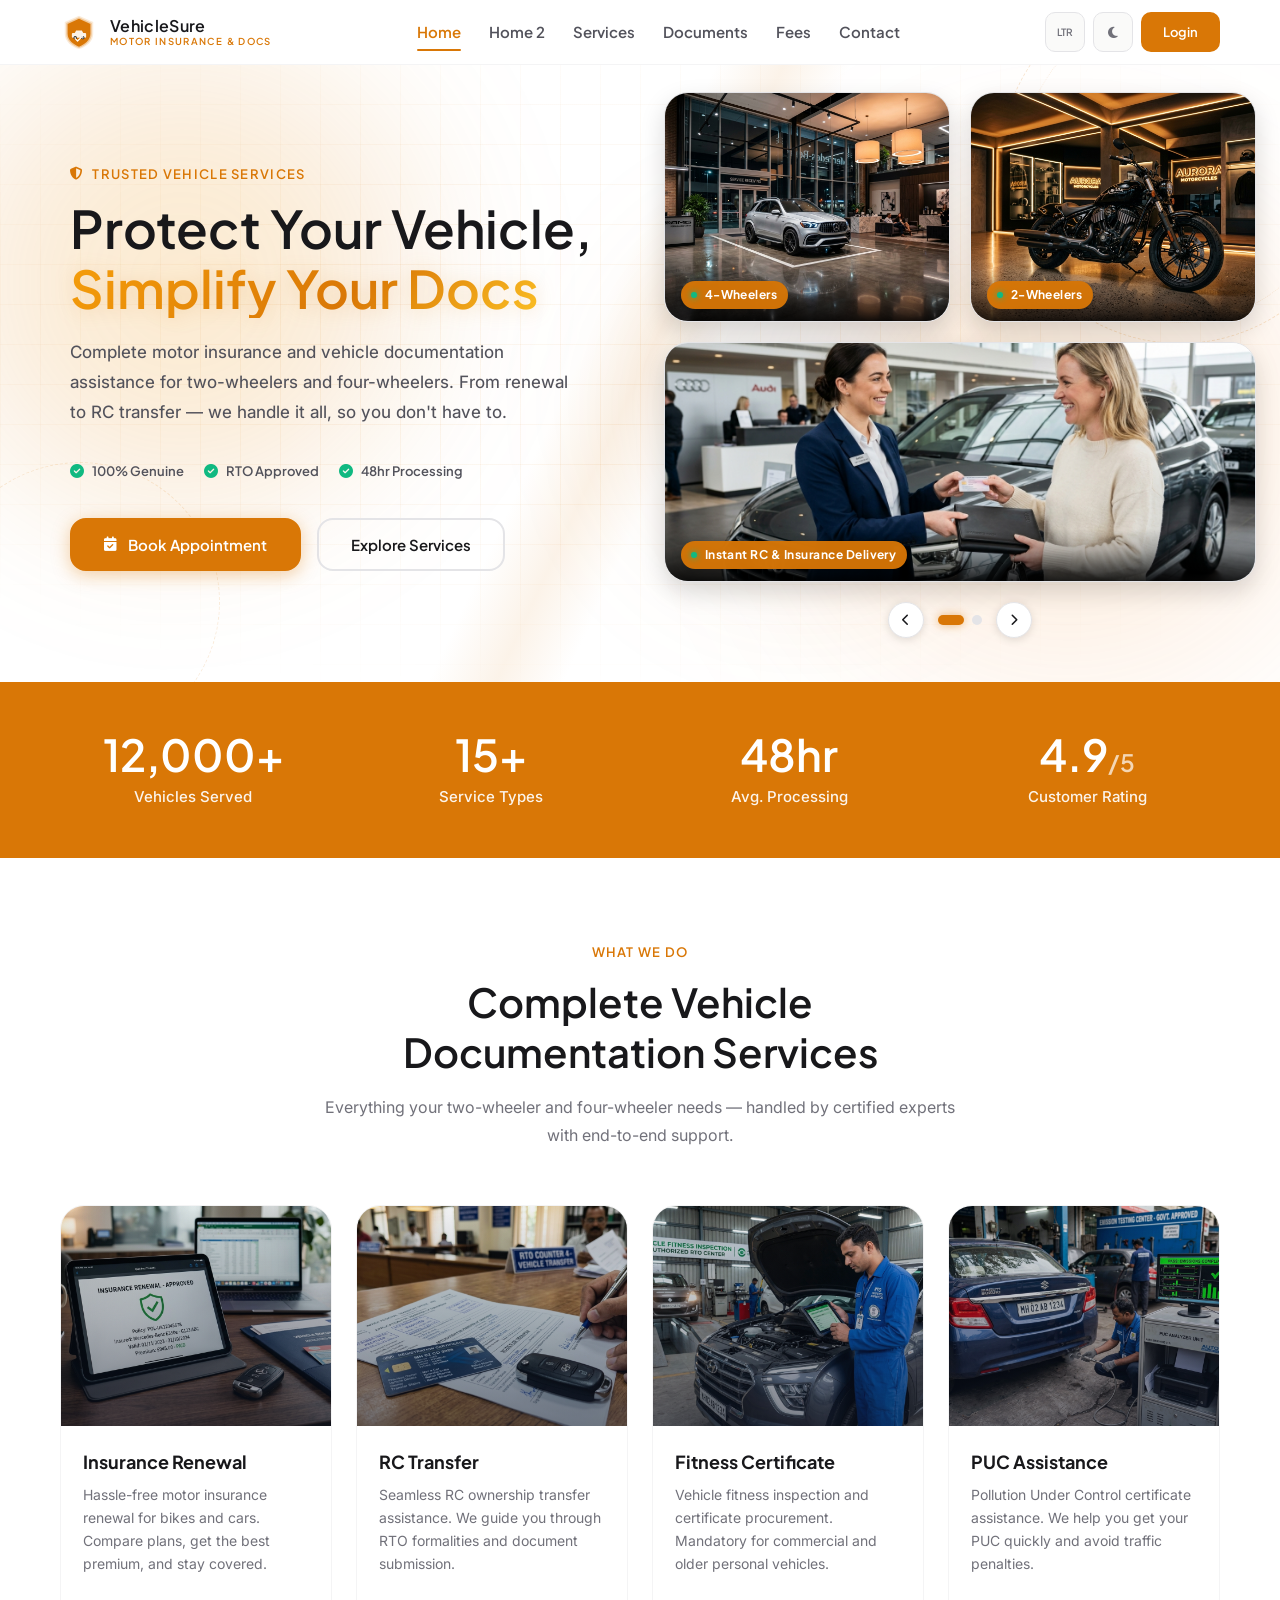
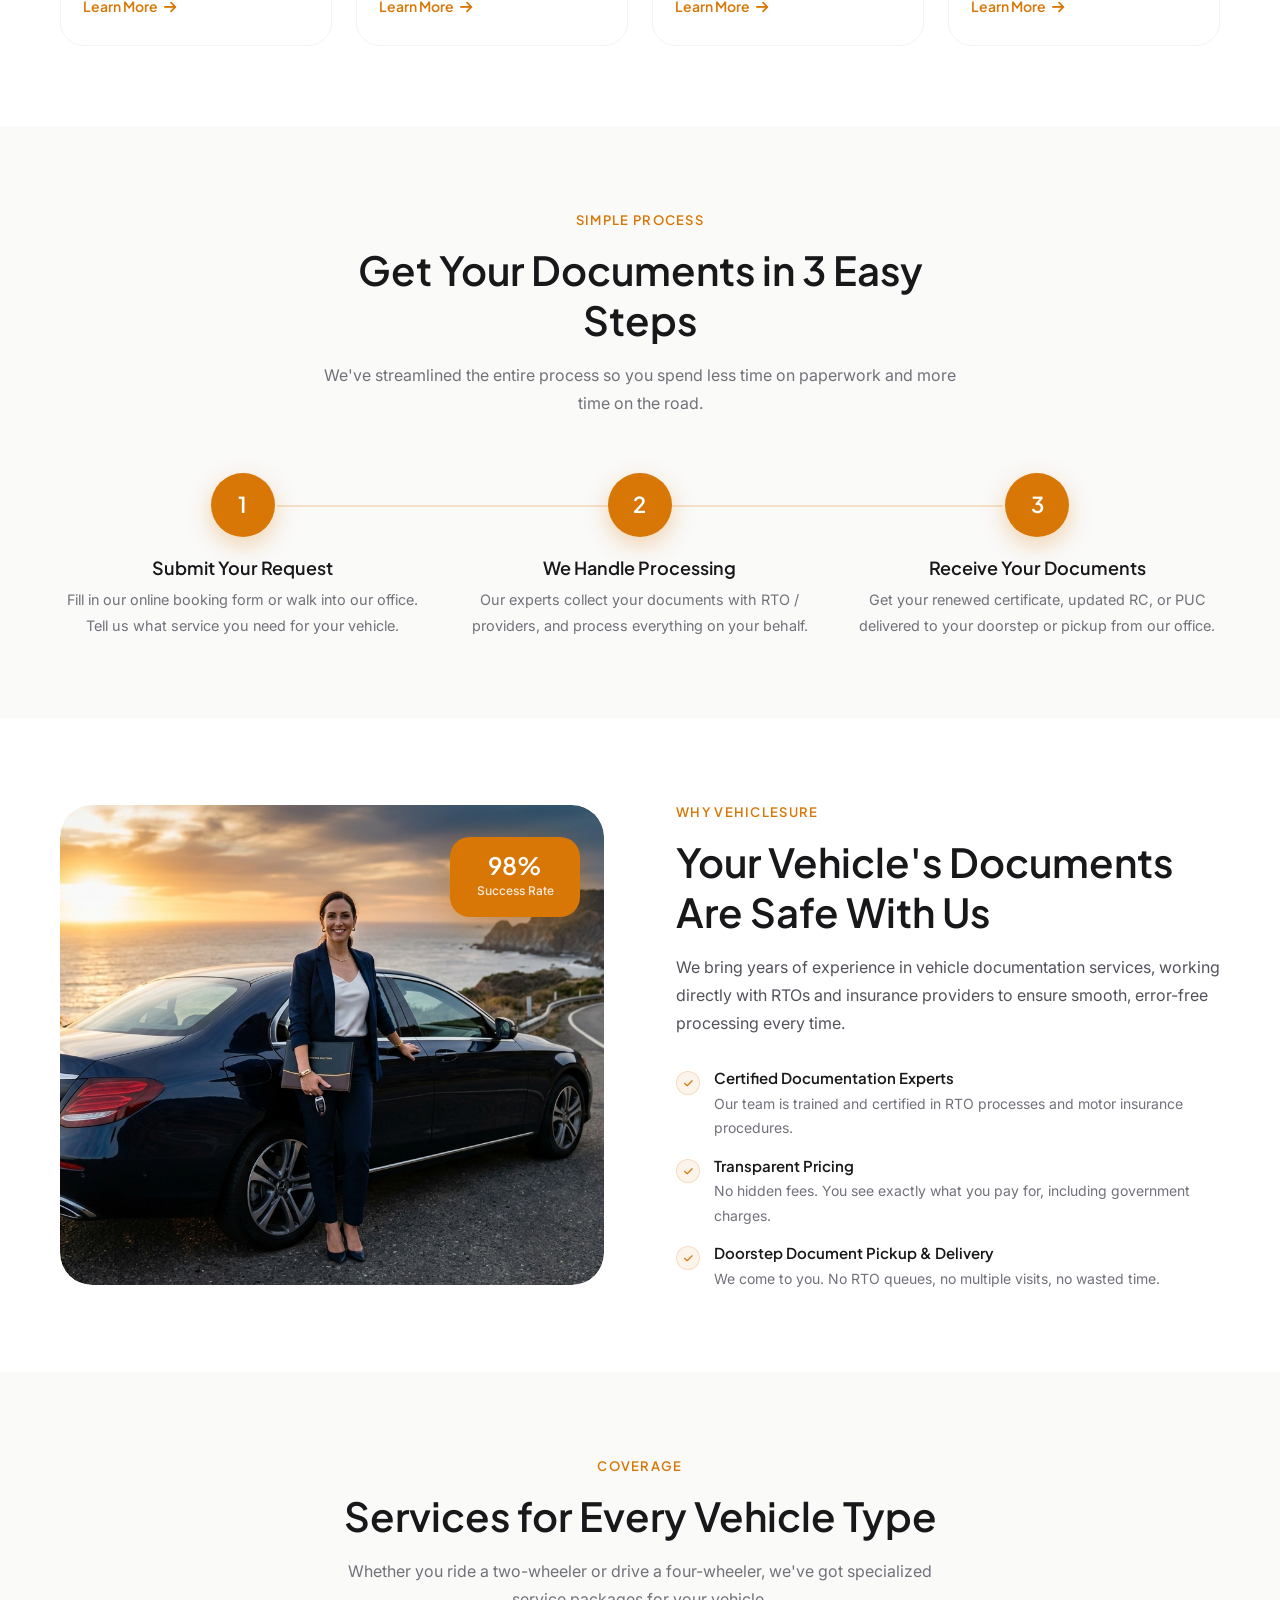
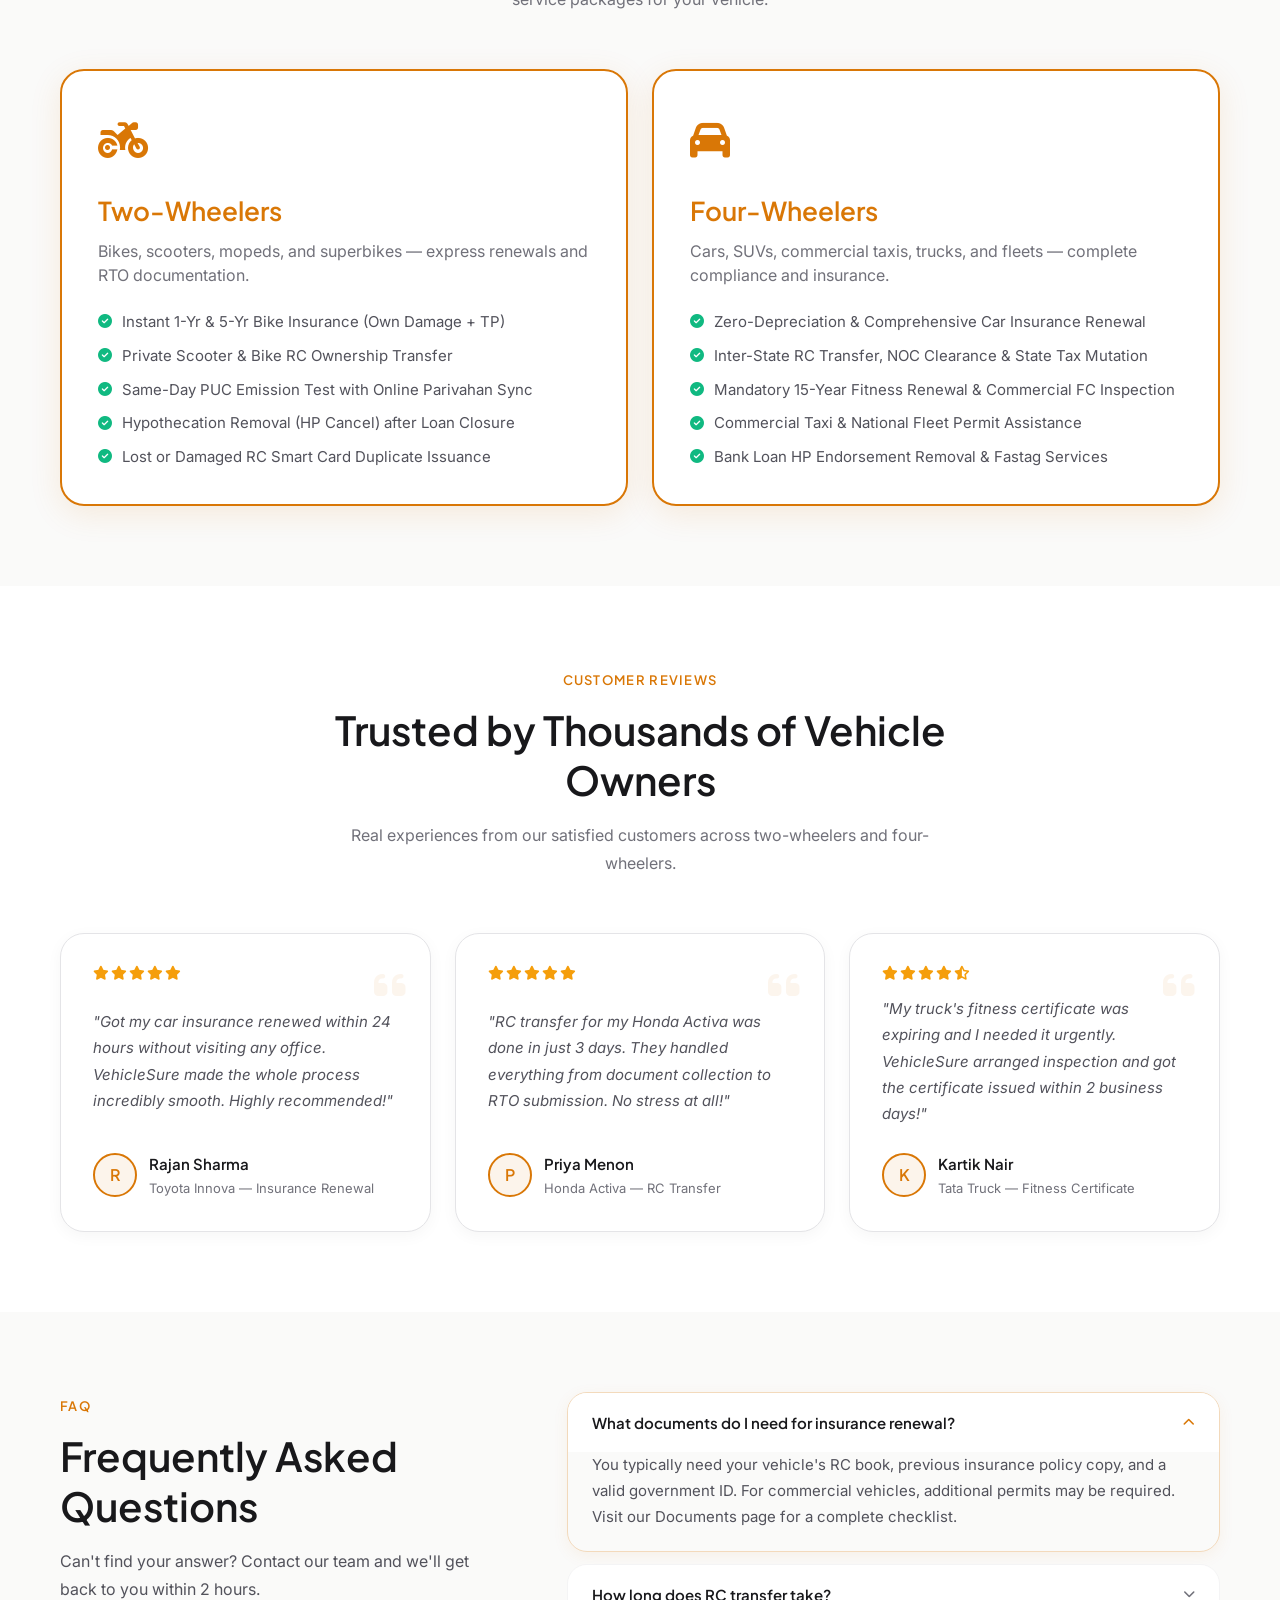
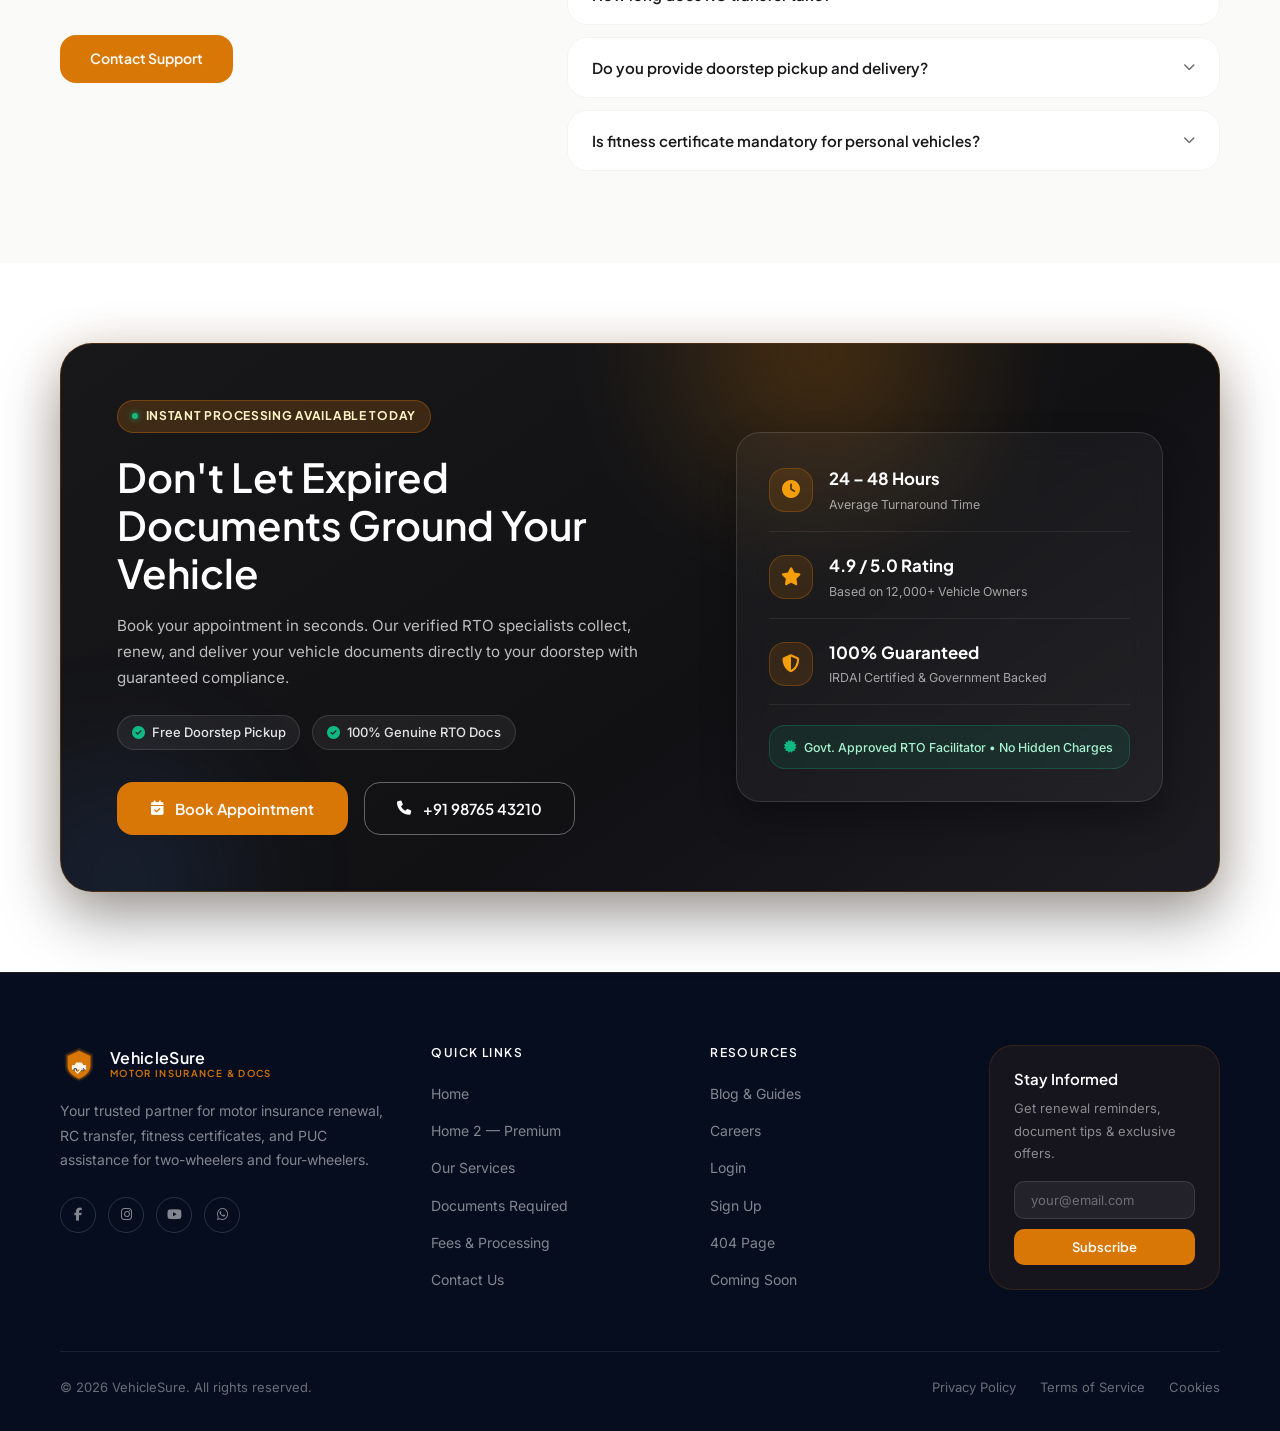
==== commit a239084c: "fix" ====
--- a/index.html
+++ b/index.html
@@ -15,14 +15,25 @@
 <div id="main-nav"></div>
 
 <!-- ========== HERO SECTION (Split Layout) ========== -->
-<section class="hero-split" style="background:var(--bg-body);margin-top:-4rem;padding-top:4rem;">
-    <div class="hero-split-text animate-on-scroll" style="padding:8rem 3rem 5rem 0;max-width:600px;margin-left:auto;">
-        <div class="section-label" style="margin-left:0;">
+<section class="hero-split">
+    <!-- Dynamic High-Tech Ambient Background System -->
+    <div class="hero-bg-grid"></div>
+    <div class="hero-aurora-mesh">
+        <div class="hero-aurora-1"></div>
+        <div class="hero-aurora-2"></div>
+        <div class="hero-aurora-3"></div>
+    </div>
+    <div class="hero-shimmer-ray"></div>
+    <div class="hero-tech-ring hero-tech-ring-1"></div>
+    <div class="hero-tech-ring hero-tech-ring-2"></div>
+
+    <div class="hero-split-text animate-on-scroll">
+        <div class="section-label">
             <i class="fas fa-shield-alt"></i> Trusted Vehicle Services
         </div>
         <h1 style="margin-bottom:1.25rem;line-height:1.15;">
             Protect Your Vehicle,<br>
-            <span style="color:var(--primary);">Simplify Your Docs</span>
+            <span class="hero-title-gradient">Simplify Your Docs</span>
         </h1>
         <p style="font-size:1.0625rem;margin-bottom:2rem;max-width:500px;font-weight:450;">
             Complete motor insurance and vehicle documentation assistance for two-wheelers and four-wheelers. From renewal to RC transfer — we handle it all, so you don't have to.
@@ -38,7 +49,7 @@
                 <i class="fas fa-check-circle"></i> 48hr Processing
             </div>
         </div>
-        <div style="display:flex;gap:1rem;flex-wrap:wrap;">
+        <div class="hero-cta-btns" style="display:flex;gap:1rem;flex-wrap:wrap;">
             <a href="contact.html" class="btn btn-primary btn-lg">
                 <i class="fas fa-calendar-check"></i> Book Appointment
             </a>
@@ -47,17 +58,75 @@
             </a>
         </div>
     </div>
-    <div class="hero-split-visual" style="min-height:600px;">
-        <img src="assets/images/hero-home.jpg" alt="Motor insurance and vehicle documentation - car and motorcycle with shield protection" loading="eager" style="width:100%;height:100%;object-fit:cover;">
-        <!-- Floating stats card -->
-        <div style="position:absolute;bottom:3rem;left:2rem;z-index:3;background:rgba(255,255,255,0.95);backdrop-filter:blur(12px);border:1px solid rgba(30,79,216,0.12);border-radius:var(--radius-xl);padding:1.25rem 1.5rem;box-shadow:var(--shadow-lg);min-width:200px;">
-            <div style="display:flex;align-items:center;gap:0.75rem;">
-                <div style="width:2.5rem;height:2.5rem;border-radius:50%;background:var(--primary);display:flex;align-items:center;justify-content:center;color:#fff;font-size:0.875rem;"><i class="fas fa-users"></i></div>
-                <div>
-                    <div style="font-family:var(--font-heading);font-weight:700;font-size:1.375rem;color:#0A1628;line-height:1;" data-count="12000" data-suffix="+">12000+</div>
-                    <div style="font-size:0.75rem;color:#8896A6;font-weight:500;">Happy Customers</div>
-                </div>
-            </div>
+    <div class="hero-split-visual hero-collage-wrapper animate-on-scroll">
+        <div class="hero-collage-slider" id="hero-collage-slider">
+            <!-- Collage Slide 1: 4-Wheelers, 2-Wheelers, Documentation Handover -->
+            <div class="hero-collage-slide active">
+                <div class="hero-collage-grid">
+                    <!-- Top Left: 4-Wheeler Luxury SUV -->
+                    <div class="hero-collage-item hero-collage-top-left">
+                        <img src="assets/images/hero-car.jpg" alt="Four-wheeler and car documentation service" loading="eager">
+                        <div class="hero-collage-overlay">
+                            <span class="hero-collage-tag"><span class="tag-pulse-dot"></span> 4-Wheelers</span>
+                        </div>
+                    </div>
+                    <!-- Top Right: 2-Wheeler Motorcycle -->
+                    <div class="hero-collage-item hero-collage-top-right">
+                        <img src="assets/images/hero-bike.jpg" alt="Two-wheeler motorcycle insurance service" loading="eager">
+                        <div class="hero-collage-overlay">
+                            <span class="hero-collage-tag"><span class="tag-pulse-dot"></span> 2-Wheelers</span>
+                        </div>
+                    </div>
+                    <!-- Bottom: Official Documentation Handover -->
+                    <div class="hero-collage-item hero-collage-bottom">
+                        <img src="assets/images/hero-handover.jpg" alt="Vehicle documentation and instant policy delivery" loading="eager">
+                        <div class="hero-collage-overlay">
+                            <span class="hero-collage-tag"><span class="tag-pulse-dot"></span> Instant RC & Insurance Delivery</span>
+                        </div>
+                    </div>
+                </div>
+            </div>
+
+            <!-- Collage Slide 2: Fleet & EV Coverage, Urban Bikes & Scooters, Certified Smart Card Handover -->
+            <div class="hero-collage-slide">
+                <div class="hero-collage-grid">
+                    <!-- Top Left: Commercial & Fleet EV Diagnostics -->
+                    <div class="hero-collage-item hero-collage-top-left">
+                        <img src="assets/images/hero-car-2.jpg" alt="Fleet and electric vehicle insurance documentation" loading="lazy">
+                        <div class="hero-collage-overlay">
+                            <span class="hero-collage-tag"><span class="tag-pulse-dot"></span> Fleet & EV Services</span>
+                        </div>
+                    </div>
+                    <!-- Top Right: Urban Motorcycle & Scooter Studio -->
+                    <div class="hero-collage-item hero-collage-top-right">
+                        <img src="assets/images/hero-bike-2.jpg" alt="Urban motorcycle and scooter insurance documentation" loading="lazy">
+                        <div class="hero-collage-overlay">
+                            <span class="hero-collage-tag"><span class="tag-pulse-dot"></span> Premium Bikes</span>
+                        </div>
+                    </div>
+                    <!-- Bottom: Official RTO Smart Card Handover -->
+                    <div class="hero-collage-item hero-collage-bottom">
+                        <img src="assets/images/hero-handover-2.jpg" alt="Verified RTO smart card and insurance certificate handover" loading="lazy">
+                        <div class="hero-collage-overlay">
+                            <span class="hero-collage-tag"><span class="tag-pulse-dot"></span> Doorstep & Lounge Delivery</span>
+                        </div>
+                    </div>
+                </div>
+            </div>
+        </div>
+
+        <!-- Collage Controls: Prev Button, Dots, Next Button -->
+        <div class="hero-collage-controls">
+            <button class="hero-collage-nav-btn hero-collage-prev" onclick="prevCollageSlide()" aria-label="Previous Collage Slide">
+                <i class="fas fa-chevron-left"></i>
+            </button>
+            <div class="hero-collage-dots" id="hero-collage-dots">
+                <button class="hero-collage-dot active" onclick="goToCollageSlide(0)" aria-label="Collage 1"></button>
+                <button class="hero-collage-dot" onclick="goToCollageSlide(1)" aria-label="Collage 2"></button>
+            </div>
+            <button class="hero-collage-nav-btn hero-collage-next" onclick="nextCollageSlideManual()" aria-label="Next Collage Slide">
+                <i class="fas fa-chevron-right"></i>
+            </button>
         </div>
     </div>
 </section>
@@ -95,45 +164,60 @@
             <p>Everything your two-wheeler and four-wheeler needs — handled by certified experts with end-to-end support.</p>
         </div>
         <div class="grid grid-4">
-            <div class="service-card animate-on-scroll">
-                <div class="service-icon">
-                    <i class="fas fa-file-shield"></i>
-                </div>
-                <h4>Insurance Renewal</h4>
-                <p>Hassle-free motor insurance renewal for bikes and cars. Compare plans, get the best premium, and stay covered.</p>
-                <a href="services.html#insurance" style="display:inline-flex;align-items:center;gap:0.375rem;color:var(--primary);font-family:var(--font-heading);font-weight:600;font-size:0.875rem;margin-top:1rem;">
-                    Learn More <i class="fas fa-arrow-right" style="font-size:0.75rem;"></i>
-                </a>
-            </div>
-            <div class="service-card animate-on-scroll">
-                <div class="service-icon">
-                    <i class="fas fa-file-alt"></i>
-                </div>
-                <h4>RC Transfer</h4>
-                <p>Seamless RC ownership transfer assistance. We guide you through RTO formalities and document submission.</p>
-                <a href="services.html#rc" style="display:inline-flex;align-items:center;gap:0.375rem;color:var(--primary);font-family:var(--font-heading);font-weight:600;font-size:0.875rem;margin-top:1rem;">
-                    Learn More <i class="fas fa-arrow-right" style="font-size:0.75rem;"></i>
-                </a>
-            </div>
-            <div class="service-card animate-on-scroll">
-                <div class="service-icon">
-                    <i class="fas fa-clipboard-check"></i>
-                </div>
-                <h4>Fitness Certificate</h4>
-                <p>Vehicle fitness inspection and certificate procurement. Mandatory for commercial and older personal vehicles.</p>
-                <a href="services.html#fitness" style="display:inline-flex;align-items:center;gap:0.375rem;color:var(--primary);font-family:var(--font-heading);font-weight:600;font-size:0.875rem;margin-top:1rem;">
-                    Learn More <i class="fas fa-arrow-right" style="font-size:0.75rem;"></i>
-                </a>
-            </div>
-            <div class="service-card animate-on-scroll">
-                <div class="service-icon">
-                    <i class="fas fa-wind"></i>
-                </div>
-                <h4>PUC Assistance</h4>
-                <p>Pollution Under Control certificate assistance. We help you get your PUC quickly and avoid traffic penalties.</p>
-                <a href="services.html#puc" style="display:inline-flex;align-items:center;gap:0.375rem;color:var(--primary);font-family:var(--font-heading);font-weight:600;font-size:0.875rem;margin-top:1rem;">
-                    Learn More <i class="fas fa-arrow-right" style="font-size:0.75rem;"></i>
-                </a>
+            <div class="service-card service-card-visual animate-on-scroll">
+                <div class="service-card-img-wrap">
+                    <img src="assets/images/service-card-insurance.jpg" alt="Motor Insurance Renewal Service" class="service-card-img" loading="lazy">
+                    <div class="service-card-overlay"></div>
+                </div>
+                <div class="service-card-body">
+                    <h4>Insurance Renewal</h4>
+                    <p>Hassle-free motor insurance renewal for bikes and cars. Compare plans, get the best premium, and stay covered.</p>
+                    <a href="services.html#insurance" class="service-card-link">
+                        Learn More <i class="fas fa-arrow-right"></i>
+                    </a>
+                </div>
+            </div>
+
+            <div class="service-card service-card-visual animate-on-scroll">
+                <div class="service-card-img-wrap">
+                    <img src="assets/images/service-card-rc.jpg" alt="Vehicle RC Ownership Transfer Service" class="service-card-img" loading="lazy">
+                    <div class="service-card-overlay"></div>
+                </div>
+                <div class="service-card-body">
+                    <h4>RC Transfer</h4>
+                    <p>Seamless RC ownership transfer assistance. We guide you through RTO formalities and document submission.</p>
+                    <a href="services.html#rc" class="service-card-link">
+                        Learn More <i class="fas fa-arrow-right"></i>
+                    </a>
+                </div>
+            </div>
+
+            <div class="service-card service-card-visual animate-on-scroll">
+                <div class="service-card-img-wrap">
+                    <img src="assets/images/service-card-fitness.jpg" alt="Vehicle Fitness Inspection & Certificate" class="service-card-img" loading="lazy">
+                    <div class="service-card-overlay"></div>
+                </div>
+                <div class="service-card-body">
+                    <h4>Fitness Certificate</h4>
+                    <p>Vehicle fitness inspection and certificate procurement. Mandatory for commercial and older personal vehicles.</p>
+                    <a href="services.html#fitness" class="service-card-link">
+                        Learn More <i class="fas fa-arrow-right"></i>
+                    </a>
+                </div>
+            </div>
+
+            <div class="service-card service-card-visual animate-on-scroll">
+                <div class="service-card-img-wrap">
+                    <img src="assets/images/service-card-puc.jpg" alt="Pollution Under Control (PUC) Assistance" class="service-card-img" loading="lazy">
+                    <div class="service-card-overlay"></div>
+                </div>
+                <div class="service-card-body">
+                    <h4>PUC Assistance</h4>
+                    <p>Pollution Under Control certificate assistance. We help you get your PUC quickly and avoid traffic penalties.</p>
+                    <a href="services.html#puc" class="service-card-link">
+                        Learn More <i class="fas fa-arrow-right"></i>
+                    </a>
+                </div>
             </div>
         </div>
     </div>
@@ -156,7 +240,7 @@
             <div class="process-step">
                 <div class="process-step-num">2</div>
                 <h4>We Handle Processing</h4>
-                <p>Our experts collect your documents, liaise with RTO / insurance providers, and process everything on your behalf.</p>
+                <p>Our experts collect your documents with RTO / providers, and process everything on your behalf.</p>
             </div>
             <div class="process-step">
                 <div class="process-step-num">3</div>
@@ -170,14 +254,14 @@
 <!-- ========== WHY CHOOSE US ========== -->
 <section class="section">
     <div class="container">
-        <div style="display:grid;grid-template-columns:1fr 1fr;gap:5rem;align-items:center;">
+        <div class="split-layout-2col">
             <div class="animate-on-scroll">
-                <div style="border-radius:var(--radius-3xl);overflow:hidden;height:480px;background:linear-gradient(135deg,var(--primary-light),var(--bg-surface));position:relative;">
-                    <img src="assets/images/hero-home2.jpg" alt="Professional vehicle insurance service agent" style="width:100%;height:100%;object-fit:cover;border-radius:var(--radius-3xl);">
+                <div class="why-us-visual">
+                    <img src="assets/images/hero-home2.jpg" alt="Professional vehicle insurance service agent" class="why-us-img">
                     <!-- Floating badge -->
-                    <div style="position:absolute;top:2rem;right:-1rem;background:var(--primary);color:#fff;border-radius:var(--radius-xl);padding:1rem 1.25rem;box-shadow:0 8px 32px rgba(30,79,216,0.35);min-width:140px;text-align:center;">
-                        <div style="font-family:var(--font-heading);font-weight:700;font-size:1.5rem;line-height:1;">98%</div>
-                        <div style="font-size:0.75rem;opacity:0.85;font-weight:500;margin-top:0.25rem;">Success Rate</div>
+                    <div class="why-us-badge">
+                        <div class="why-us-badge-val">98%</div>
+                        <div class="why-us-badge-lbl">Success Rate</div>
                     </div>
                 </div>
             </div>
@@ -207,20 +291,6 @@
                             <p>We come to you. No RTO queues, no multiple visits, no wasted time.</p>
                         </div>
                     </div>
-                    <div class="feature-item">
-                        <div class="feature-check"><i class="fas fa-check"></i></div>
-                        <div class="feature-item-text">
-                            <h5>Real-Time Status Updates</h5>
-                            <p>Track your application status through WhatsApp and email at every stage.</p>
-                        </div>
-                    </div>
-                    <div class="feature-item">
-                        <div class="feature-check"><i class="fas fa-check"></i></div>
-                        <div class="feature-item-text">
-                            <h5>Covers Both 2-Wheelers & 4-Wheelers</h5>
-                            <p>Bikes, scooters, cars, SUVs — all vehicle types across all major brands.</p>
-                        </div>
-                    </div>
                 </div>
             </div>
         </div>
@@ -235,31 +305,31 @@
             <h2>Services for Every Vehicle Type</h2>
             <p>Whether you ride a two-wheeler or drive a four-wheeler, we've got specialized service packages for your vehicle.</p>
         </div>
-        <div style="display:grid;grid-template-columns:1fr 1fr;gap:2rem;" class="animate-on-scroll">
+        <div class="grid grid-2 animate-on-scroll">
             <!-- Two-wheeler -->
-            <div style="background:var(--bg-card);border:2px solid var(--border-light);border-radius:var(--radius-2xl);padding:2.5rem;transition:var(--transition-premium);" class="vehicle-card">
-                <div style="font-size:3rem;margin-bottom:1.25rem;">🏍️</div>
-                <h3 style="margin-bottom:0.75rem;color:var(--primary);">Two-Wheelers</h3>
-                <p style="margin-bottom:1.5rem;color:var(--text-muted);">Bikes, scooters, mopeds, and all two-wheeled motorized vehicles.</p>
-                <ul style="display:flex;flex-direction:column;gap:0.625rem;">
-                    <li style="display:flex;align-items:center;gap:0.625rem;font-size:0.9375rem;"><i class="fas fa-check" style="color:var(--green);font-size:0.75rem;"></i> Third-Party & Comprehensive Insurance</li>
-                    <li style="display:flex;align-items:center;gap:0.625rem;font-size:0.9375rem;"><i class="fas fa-check" style="color:var(--green);font-size:0.75rem;"></i> RC Transfer (Private & Commercial)</li>
-                    <li style="display:flex;align-items:center;gap:0.625rem;font-size:0.9375rem;"><i class="fas fa-check" style="color:var(--green);font-size:0.75rem;"></i> PUC Certificate</li>
-                    <li style="display:flex;align-items:center;gap:0.625rem;font-size:0.9375rem;"><i class="fas fa-check" style="color:var(--green);font-size:0.75rem;"></i> Fitness Certificate (Commercial)</li>
-                    <li style="display:flex;align-items:center;gap:0.625rem;font-size:0.9375rem;"><i class="fas fa-check" style="color:var(--green);font-size:0.75rem;"></i> NOC & Duplicate RC</li>
+            <div class="vehicle-card active">
+                <div class="vehicle-card-icon"><i class="fas fa-motorcycle"></i></div>
+                <h3>Two-Wheelers</h3>
+                <p class="vehicle-card-desc">Bikes, scooters, mopeds, and superbikes — express renewals and RTO documentation.</p>
+                <ul class="vehicle-card-features">
+                    <li><i class="fas fa-check-circle"></i> <span>Instant 1-Yr & 5-Yr Bike Insurance (Own Damage + TP)</span></li>
+                    <li><i class="fas fa-check-circle"></i> <span>Private Scooter & Bike RC Ownership Transfer</span></li>
+                    <li><i class="fas fa-check-circle"></i> <span>Same-Day PUC Emission Test with Online Parivahan Sync</span></li>
+                    <li><i class="fas fa-check-circle"></i> <span>Hypothecation Removal (HP Cancel) after Loan Closure</span></li>
+                    <li><i class="fas fa-check-circle"></i> <span>Lost or Damaged RC Smart Card Duplicate Issuance</span></li>
                 </ul>
             </div>
             <!-- Four-wheeler -->
-            <div style="background:var(--bg-card);border:2px solid var(--primary);border-radius:var(--radius-2xl);padding:2.5rem;box-shadow:0 8px 32px rgba(30,79,216,0.12);transition:var(--transition-premium);" class="vehicle-card active">
-                <div style="font-size:3rem;margin-bottom:1.25rem;">🚗</div>
-                <h3 style="margin-bottom:0.75rem;color:var(--primary);">Four-Wheelers</h3>
-                <p style="margin-bottom:1.5rem;color:var(--text-muted);">Cars, SUVs, trucks, vans, taxis, and all four-wheeled vehicles.</p>
-                <ul style="display:flex;flex-direction:column;gap:0.625rem;">
-                    <li style="display:flex;align-items:center;gap:0.625rem;font-size:0.9375rem;"><i class="fas fa-check" style="color:var(--green);font-size:0.75rem;"></i> Third-Party & Comprehensive Insurance</li>
-                    <li style="display:flex;align-items:center;gap:0.625rem;font-size:0.9375rem;"><i class="fas fa-check" style="color:var(--green);font-size:0.75rem;"></i> RC Transfer & Mutation</li>
-                    <li style="display:flex;align-items:center;gap:0.625rem;font-size:0.9375rem;"><i class="fas fa-check" style="color:var(--green);font-size:0.75rem;"></i> PUC Certificate</li>
-                    <li style="display:flex;align-items:center;gap:0.625rem;font-size:0.9375rem;"><i class="fas fa-check" style="color:var(--green);font-size:0.75rem;"></i> Fitness Certificate (Annual)</li>
-                    <li style="display:flex;align-items:center;gap:0.625rem;font-size:0.9375rem;"><i class="fas fa-check" style="color:var(--green);font-size:0.75rem;"></i> Hypothecation & NOC Assistance</li>
+            <div class="vehicle-card active">
+                <div class="vehicle-card-icon"><i class="fas fa-car"></i></div>
+                <h3>Four-Wheelers</h3>
+                <p class="vehicle-card-desc">Cars, SUVs, commercial taxis, trucks, and fleets — complete compliance and insurance.</p>
+                <ul class="vehicle-card-features">
+                    <li><i class="fas fa-check-circle"></i> <span>Zero-Depreciation & Comprehensive Car Insurance Renewal</span></li>
+                    <li><i class="fas fa-check-circle"></i> <span>Inter-State RC Transfer, NOC Clearance & State Tax Mutation</span></li>
+                    <li><i class="fas fa-check-circle"></i> <span>Mandatory 15-Year Fitness Renewal & Commercial FC Inspection</span></li>
+                    <li><i class="fas fa-check-circle"></i> <span>Commercial Taxi & National Fleet Permit Assistance</span></li>
+                    <li><i class="fas fa-check-circle"></i> <span>Bank Loan HP Endorsement Removal & Fastag Services</span></li>
                 </ul>
             </div>
         </div>
@@ -321,7 +391,7 @@
 <!-- ========== FAQ ========== -->
 <section class="section section-alt">
     <div class="container">
-        <div style="display:grid;grid-template-columns:1fr 1.5fr;gap:5rem;align-items:start;">
+        <div class="faq-split-grid">
             <div class="animate-on-scroll">
                 <div class="section-label">FAQ</div>
                 <h2 style="margin-bottom:1rem;">Frequently Asked Questions</h2>
@@ -365,43 +435,67 @@
                         <div class="faq-answer-inner">Fitness certificates are mandatory for commercial vehicles and personal vehicles older than 15 years. New personal vehicles are exempt until they reach the 15-year threshold.</div>
                     </div>
                 </div>
-                <div class="faq-item">
-                    <button class="faq-question" onclick="toggleFAQ(this)">
-                        How frequently should I renew my PUC?
-                        <i class="fas fa-chevron-down"></i>
-                    </button>
-                    <div class="faq-answer">
-                        <div class="faq-answer-inner">PUC certificates for petrol vehicles are valid for 6 months and for diesel vehicles are valid for 3 months. Driving without a valid PUC is a traffic violation and can result in a fine.</div>
-                    </div>
-                </div>
-                <div class="faq-item">
-                    <button class="faq-question" onclick="toggleFAQ(this)">
-                        Can I track my application status online?
-                        <i class="fas fa-chevron-down"></i>
-                    </button>
-                    <div class="faq-answer">
-                        <div class="faq-answer-inner">Yes, once your application is submitted, we send real-time updates via WhatsApp and email at each stage. You'll know exactly where your documents are at all times.</div>
-                    </div>
-                </div>
-            </div>
-        </div>
-    </div>
-</section>
-
-<!-- ========== CTA BANNER ========== -->
+            </div>
+        </div>
+    </div>
+</section>
+
+<!-- ========== CTA BANNER (Design 1: The Dual-Action Instant Hub) ========== -->
 <section class="section">
     <div class="container">
-        <div class="cta-banner animate-on-scroll">
-            <div class="section-label" style="color:rgba(255,255,255,0.7);justify-content:center;">Ready to Get Started?</div>
-            <h2>Don't Let Expired Documents Ground Your Vehicle</h2>
-            <p>Book an appointment today and let our experts handle all your vehicle documentation needs — fast, accurate, and stress-free.</p>
-            <div style="display:flex;gap:1rem;justify-content:center;flex-wrap:wrap;">
-                <a href="contact.html" class="btn btn-primary btn-lg">
-                    <i class="fas fa-calendar-check"></i> Book Appointment
-                </a>
-                <a href="fees.html" class="btn btn-secondary btn-lg" style="border-color:rgba(255,255,255,0.3);color:#fff;">
-                    View Fees
-                </a>
+        <div class="cta-hub-home1 animate-on-scroll">
+            <div class="cta-hub-home1-glow2"></div>
+            <!-- Left Side: Content & Actions -->
+            <div style="position:relative;z-index:1;">
+                <div style="display:inline-flex;align-items:center;gap:0.5rem;background:rgba(217,119,6,0.2);border:1px solid rgba(217,119,6,0.35);border-radius:var(--radius-full);padding:0.35rem 0.85rem;margin-bottom:1.25rem;">
+                    <span style="width:6px;height:6px;border-radius:50%;background:#10B981;display:inline-block;box-shadow:0 0 6px #10B981;animation:pulse-glow 2s infinite;"></span>
+                    <span style="color:#FEF3C7;font-family:var(--font-heading);font-weight:700;font-size:0.75rem;letter-spacing:0.06em;">INSTANT PROCESSING AVAILABLE TODAY</span>
+                </div>
+                <h2 style="color:#FFFFFF;margin-bottom:1rem;line-height:1.2;font-size:clamp(1.75rem,3.5vw,2.5rem);">Don't Let Expired Documents Ground Your Vehicle</h2>
+                <p style="color:rgba(255,255,255,0.72);font-size:0.95rem;line-height:1.7;margin-bottom:1.25rem;">Book your appointment in seconds. Our verified RTO specialists collect, renew, and deliver your vehicle documents directly to your doorstep with guaranteed compliance.</p>
+                
+                <div class="cta-hub-trust-chips">
+                    <div class="cta-hub-chip"><i class="fas fa-check-circle"></i> Free Doorstep Pickup</div>
+                    <div class="cta-hub-chip"><i class="fas fa-check-circle"></i> 100% Genuine RTO Docs</div>
+                </div>
+
+                <div style="display:flex;gap:1rem;flex-wrap:wrap;">
+                    <a href="contact.html" class="btn btn-primary btn-lg">
+                        <i class="fas fa-calendar-check"></i> Book Appointment
+                    </a>
+                    <a href="tel:+919876543210" class="btn btn-outline-light btn-lg">
+                        <i class="fas fa-phone"></i> +91 98765 43210
+                    </a>
+                </div>
+            </div>
+
+            <!-- Right Side: Live Status & Assurance Card -->
+            <div class="cta-metrics-card">
+                <div class="cta-metric-row">
+                    <div class="cta-metric-icon"><i class="fas fa-clock"></i></div>
+                    <div>
+                        <div class="cta-metric-val">24 – 48 Hours</div>
+                        <div class="cta-metric-lbl">Average Turnaround Time</div>
+                    </div>
+                </div>
+                <div class="cta-metric-row">
+                    <div class="cta-metric-icon"><i class="fas fa-star"></i></div>
+                    <div>
+                        <div class="cta-metric-val">4.9 / 5.0 Rating</div>
+                        <div class="cta-metric-lbl">Based on 12,000+ Vehicle Owners</div>
+                    </div>
+                </div>
+                <div class="cta-metric-row">
+                    <div class="cta-metric-icon"><i class="fas fa-shield-halved"></i></div>
+                    <div>
+                        <div class="cta-metric-val">100% Guaranteed</div>
+                        <div class="cta-metric-lbl">IRDAI Certified & Government Backed</div>
+                    </div>
+                </div>
+                <div class="cta-metrics-footer">
+                    <i class="fas fa-certificate" style="color:#10B981;"></i>
+                    <span>Govt. Approved RTO Facilitator • No Hidden Charges</span>
+                </div>
             </div>
         </div>
     </div>
@@ -411,5 +505,63 @@
 <div id="main-footer"></div>
 
 <script src="components.js"></script>
+<script>
+    let currentCollageSlide = 0;
+    let collageSlideTimer = null;
+
+    function showCollageSlide(index) {
+        const slides = document.querySelectorAll('.hero-collage-slide');
+        const dots = document.querySelectorAll('.hero-collage-dot');
+        if (!slides.length) return;
+
+        currentCollageSlide = (index + slides.length) % slides.length;
+
+        slides.forEach((slide, i) => {
+            slide.classList.toggle('active', i === currentCollageSlide);
+        });
+
+        dots.forEach((dot, i) => {
+            dot.classList.toggle('active', i === currentCollageSlide);
+        });
+    }
+
+    function nextCollageSlide() {
+        showCollageSlide(currentCollageSlide + 1);
+    }
+
+    function nextCollageSlideManual() {
+        clearInterval(collageSlideTimer);
+        showCollageSlide(currentCollageSlide + 1);
+        startCollageAutoSlide();
+    }
+
+    function prevCollageSlide() {
+        clearInterval(collageSlideTimer);
+        showCollageSlide(currentCollageSlide - 1);
+        startHeroAutoSlide ? null : null;
+        startCollageAutoSlide();
+    }
+
+    function goToCollageSlide(index) {
+        clearInterval(collageSlideTimer);
+        showCollageSlide(index);
+        startCollageAutoSlide();
+    }
+
+    function startCollageAutoSlide() {
+        clearInterval(collageSlideTimer);
+        collageSlideTimer = setInterval(nextCollageSlide, 4500);
+    }
+
+    document.addEventListener('DOMContentLoaded', function() {
+        startCollageAutoSlide();
+
+        const slider = document.getElementById('hero-collage-slider');
+        if (slider) {
+            slider.addEventListener('mouseenter', () => clearInterval(collageSlideTimer));
+            slider.addEventListener('mouseleave', () => startCollageAutoSlide());
+        }
+    });
+</script>
 </body>
 </html>
--- a/style.css
+++ b/style.css
@@ -1,35 +1,35 @@
 /* ===== MOTOR INSURANCE & VEHICLE DOCUMENTATION SERVICE — DESIGN SYSTEM ===== */
-/* Version 1.0 — Royal Blue + Navy Palette */
+/* Version 4.0 — Amber Gold + Charcoal Palette */
 
 /* --- Google Fonts --- */
 @import url('https://fonts.googleapis.com/css2?family=Plus+Jakarta+Sans:wght@300;400;500;600;700;800&family=Inter:wght@300;400;500;600;700&display=swap');
 
 /* --- CSS Custom Properties --- */
 :root {
-    --primary: #1E4FD8;
-    --primary-hover: #1840B8;
-    --primary-light: #EEF2FF;
-    --primary-glow: rgba(30, 79, 216, 0.28);
-    --primary-subtle: rgba(30, 79, 216, 0.07);
-    --secondary: #0F1C3F;
-    --secondary-hover: #1A2D5A;
-
-    --text-heading: #0A1628;
-    --text-body: #4A5568;
-    --text-muted: #8896A6;
+    --primary: #D97706;
+    --primary-hover: #B45309;
+    --primary-light: #FFFBEB;
+    --primary-glow: rgba(217, 119, 6, 0.28);
+    --primary-subtle: rgba(217, 119, 6, 0.08);
+    --secondary: #18181B;
+    --secondary-hover: #27272A;
+
+    --text-heading: #18181B;
+    --text-body: #52525B;
+    --text-muted: #71717A;
     --bg-body: #FFFFFF;
-    --bg-surface: #F5F7FB;
+    --bg-surface: #FAFAF9;
     --bg-card: #FFFFFF;
-    --border-default: #DDE2EE;
-    --border-light: #EEF1F8;
-
-    --shadow-sm: 0 1px 3px rgba(30,79,216,0.04);
-    --shadow-md: 0 4px 16px rgba(30,79,216,0.07);
-    --shadow-lg: 0 12px 40px rgba(30,79,216,0.10);
-    --shadow-xl: 0 24px 64px rgba(30,79,216,0.12);
-    --shadow-card: 0 2px 12px rgba(30,79,216,0.05);
-    --shadow-card-hover: 0 12px 36px rgba(30,79,216,0.16), 0 4px 12px rgba(0,0,0,0.06);
-    --shadow-glow: 0 0 40px rgba(30,79,216,0.20);
+    --border-default: #E4E4E7;
+    --border-light: #F4F4F5;
+
+    --shadow-sm: 0 1px 3px rgba(217, 119, 6, 0.04);
+    --shadow-md: 0 4px 16px rgba(217, 119, 6, 0.07);
+    --shadow-lg: 0 12px 40px rgba(217, 119, 6, 0.10);
+    --shadow-xl: 0 24px 64px rgba(217, 119, 6, 0.12);
+    --shadow-card: 0 2px 12px rgba(217, 119, 6, 0.05);
+    --shadow-card-hover: 0 12px 36px rgba(217, 119, 6, 0.18), 0 4px 12px rgba(0,0,0,0.06);
+    --shadow-glow: 0 0 40px rgba(217, 119, 6, 0.24);
 
     --font-heading: 'Plus Jakarta Sans', sans-serif;
     --font-body: 'Inter', sans-serif;
@@ -49,24 +49,30 @@
     --amber: #F59E0B;
     --green: #10B981;
     --red: #EF4444;
+
+    /* --- Unified Hero Height System (Inner Pages) --- */
+    --hero-inner-height: 560px;
+    --hero-inner-height-tablet: 480px;
+    --hero-inner-height-mobile: 400px;
+    --hero-inner-height-xs: 340px;
 }
 
 /* --- Dark Mode --- */
 .dark {
-    --text-heading: #EEF2FF;
-    --text-body: #A0AEC0;
-    --text-muted: #6B7B8D;
-    --bg-body: #060D1F;
-    --bg-surface: #0D1A35;
-    --bg-card: #0F2050;
-    --border-default: #1E3270;
-    --border-light: #162755;
+    --text-heading: #FEF3C7;
+    --text-body: #A1A1AA;
+    --text-muted: #71717A;
+    --bg-body: #09090B;
+    --bg-surface: #121215;
+    --bg-card: #18181B;
+    --border-default: #27272A;
+    --border-light: #1E1E22;
     --shadow-sm: 0 1px 3px rgba(0,0,0,0.3);
     --shadow-md: 0 4px 16px rgba(0,0,0,0.4);
     --shadow-lg: 0 12px 40px rgba(0,0,0,0.5);
     --shadow-xl: 0 24px 64px rgba(0,0,0,0.6);
     --shadow-card: 0 2px 12px rgba(0,0,0,0.3);
-    --shadow-card-hover: 0 12px 36px rgba(30,79,216,0.22), 0 4px 12px rgba(0,0,0,0.4);
+    --shadow-card-hover: 0 12px 36px rgba(217, 119, 6, 0.22), 0 4px 12px rgba(0,0,0,0.4);
 }
 
 /* --- Base Reset --- */
@@ -249,29 +255,51 @@
     background: var(--primary-hover);
     border-color: var(--primary-hover);
     transform: translateY(-2px);
-    box-shadow: 0 8px 24px rgba(30, 79, 216, 0.30);
+    box-shadow: 0 8px 24px rgba(217, 119, 6, 0.30);
 }
 
 .btn-secondary {
     background: transparent;
     color: var(--text-heading);
     border-color: var(--border-default);
+    transition: var(--transition-fast);
 }
 
 .btn-secondary:hover {
-    border-color: var(--primary);
-    color: var(--primary);
+    background: var(--primary);
+    color: #FFFFFF !important;
+    border-color: var(--primary) !important;
     transform: translateY(-2px);
+    box-shadow: 0 8px 24px rgba(217, 119, 6, 0.35);
 }
 
 .dark .btn-secondary {
-    color: var(--text-heading);
-    border-color: var(--border-default);
+    color: #F4F4F5;
+    border-color: #3F3F46;
+    background: rgba(255, 255, 255, 0.04);
 }
 
 .dark .btn-secondary:hover {
-    border-color: var(--primary);
-    color: var(--primary);
+    background: var(--primary);
+    color: #FFFFFF !important;
+    border-color: var(--primary) !important;
+    box-shadow: 0 8px 24px rgba(217, 119, 6, 0.35);
+}
+
+/* Secondary Button on Dark Background Banners */
+.btn-outline-light {
+    background: transparent;
+    color: #FFFFFF !important;
+    border: 1.5px solid rgba(255, 255, 255, 0.35);
+    transition: all 0.25s cubic-bezier(0.16, 1, 0.3, 1);
+}
+
+.btn-outline-light:hover {
+    background: var(--primary) !important;
+    color: #FFFFFF !important;
+    border-color: var(--primary) !important;
+    transform: translateY(-2px);
+    box-shadow: 0 8px 24px rgba(217, 119, 6, 0.4);
 }
 
 .btn-sm {
@@ -282,12 +310,22 @@
 .btn-lg {
     font-size: 0.9375rem;
     padding: 0.875rem 2rem;
-}
-
-.btn i, .btn svg {
-    font-size: 0.875rem;
+    gap: 0.75rem;
+}
+
+.btn i {
+    font-size: 0.95em;
+    display: inline-flex;
+    align-items: center;
+    justify-content: center;
+    flex-shrink: 0;
+    line-height: 1;
+}
+
+.btn svg {
     width: 1rem;
     height: 1rem;
+    flex-shrink: 0;
 }
 
 /* --- Cards --- */
@@ -302,7 +340,7 @@
 .card:hover {
     box-shadow: var(--shadow-card-hover);
     transform: translateY(-4px);
-    border-color: rgba(30, 79, 216, 0.15);
+    border-color: rgba(217, 119, 6, 0.15);
 }
 
 .card-flat {
@@ -419,10 +457,39 @@
 select.form-input {
     cursor: pointer;
     appearance: none;
-    background-image: url("data:image/svg+xml,%3Csvg xmlns='http://www.w3.org/2000/svg' width='16' height='16' viewBox='0 0 24 24' fill='none' stroke='%238896A6' stroke-width='2' stroke-linecap='round' stroke-linejoin='round'%3E%3Cpolyline points='6 9 12 15 18 9'/%3E%3C/svg%3E");
-    background-repeat: no-repeat;
-    background-position: right 1rem center;
-    padding-right: 2.5rem;
+    -webkit-appearance: none;
+    -moz-appearance: none;
+    background-image: url("data:image/svg+xml,%3Csvg xmlns='http://www.w3.org/2000/svg' width='16' height='16' viewBox='0 0 24 24' fill='none' stroke='%23D97706' stroke-width='2.5' stroke-linecap='round' stroke-linejoin='round'%3E%3Cpolyline points='6 9 12 15 18 9'/%3E%3C/svg%3E");
+    background-repeat: no-repeat !important;
+    background-position: right 1rem center !important;
+    background-size: 16px 16px !important;
+    padding-right: 2.75rem;
+}
+
+select.form-input option {
+    background-color: #FFFFFF;
+    color: #18181B;
+    padding: 0.5rem;
+}
+
+.dark select.form-input {
+    background-image: url("data:image/svg+xml,%3Csvg xmlns='http://www.w3.org/2000/svg' width='16' height='16' viewBox='0 0 24 24' fill='none' stroke='%23D97706' stroke-width='2.5' stroke-linecap='round' stroke-linejoin='round'%3E%3Cpolyline points='6 9 12 15 18 9'/%3E%3C/svg%3E");
+    background-repeat: no-repeat !important;
+    background-position: right 1rem center !important;
+    background-size: 16px 16px !important;
+}
+
+.dark select.form-input option {
+    background-color: #18181B;
+    color: #F4F4F5;
+    padding: 0.5rem;
+}
+
+[dir="rtl"] select.form-input,
+[dir="rtl"].dark select.form-input {
+    background-position: left 1rem center !important;
+    padding-right: 1rem;
+    padding-left: 2.75rem;
 }
 
 /* --- Date Input --- */
@@ -492,6 +559,73 @@
     cursor: pointer;
 }
 
+/* --- Dark Mode Form Inputs & Contrast Fixes --- */
+.dark .form-input {
+    background: #18181B;
+    border-color: #3F3F46;
+    color: #F4F4F5;
+}
+
+.dark .form-input:focus {
+    border-color: var(--primary);
+    box-shadow: 0 0 0 3px rgba(217, 119, 6, 0.25);
+    background: #1C1C20;
+}
+
+.dark .form-input::placeholder {
+    color: #9CA3AF;
+    opacity: 0.85;
+}
+
+.dark .form-label {
+    color: #FEF3C7;
+}
+
+.dark .password-toggle {
+    color: #9CA3AF;
+}
+
+.dark .password-toggle:hover {
+    color: var(--primary);
+}
+
+.dark .checkbox-wrapper label {
+    color: #D4D4D8;
+}
+
+/* --- RTL Form Input & Password Alignment --- */
+input[type="tel"].form-input,
+input[type="tel"] {
+    text-align: left;
+}
+
+[dir="rtl"] .form-input,
+[dir="rtl"] input[type="tel"],
+[dir="rtl"] input[type="tel"].form-input,
+[dir="rtl"] input[type="email"].form-input,
+[dir="rtl"] input[type="text"].form-input,
+[dir="rtl"] input[type="password"].form-input,
+[dir="rtl"] textarea.form-input {
+    text-align: right;
+}
+
+[dir="rtl"] select.form-input {
+    background-position: left 1rem center;
+    padding-left: 2.5rem;
+    padding-right: 1rem;
+    text-align: right;
+}
+
+[dir="rtl"] .password-wrapper .form-input {
+    padding-left: 3rem;
+    padding-right: 1rem;
+}
+
+[dir="rtl"] .password-toggle {
+    left: 1rem;
+    right: auto;
+}
+
 /* --- Divider --- */
 .divider {
     display: flex;
@@ -546,23 +680,131 @@
 /* --- Testimonial Cards --- */
 .testimonial-card {
     background: var(--bg-card);
-    border: 1px solid var(--border-light);
+    border: 1.5px solid var(--border-default);
     border-radius: var(--radius-2xl);
     padding: 2rem;
     transition: var(--transition-premium);
+    display: flex;
+    flex-direction: column;
+    justify-content: space-between;
+    height: 100%;
+    position: relative;
+    overflow: hidden;
+    box-shadow: 0 4px 16px rgba(0, 0, 0, 0.04);
+}
+
+.testimonial-card::before {
+    content: "\f10d";
+    font-family: "Font Awesome 6 Free";
+    font-weight: 900;
+    position: absolute;
+    top: 1.25rem;
+    right: 1.5rem;
+    font-size: 2.25rem;
+    color: rgba(217, 119, 6, 0.07);
+    pointer-events: none;
+    transition: var(--transition-premium);
+}
+
+.testimonial-card::after {
+    content: "";
+    position: absolute;
+    top: 0;
+    left: 0;
+    right: 0;
+    height: 3px;
+    background: linear-gradient(90deg, var(--primary), #F59E0B);
+    opacity: 0;
+    transform: scaleX(0);
+    transform-origin: left;
+    transition: transform 0.35s cubic-bezier(0.16, 1, 0.3, 1), opacity 0.35s ease;
 }
 
 .testimonial-card:hover {
-    box-shadow: var(--shadow-card-hover);
-    transform: translateY(-3px);
+    box-shadow: 0 14px 32px rgba(217, 119, 6, 0.15);
+    transform: translateY(-5px);
+    border-color: var(--primary);
+}
+
+.testimonial-card:hover::after {
+    opacity: 1;
+    transform: scaleX(1);
+}
+
+.testimonial-card:hover::before {
+    color: rgba(217, 119, 6, 0.18);
+    transform: scale(1.1) rotate(-6deg);
+}
+
+.testimonial-card:hover .author-avatar {
+    box-shadow: 0 0 0 4px var(--primary-subtle);
+    transform: scale(1.05);
 }
 
 .testimonial-card .stars {
-    color: var(--amber);
+    color: #F59E0B;
     font-size: 0.875rem;
     margin-bottom: 1rem;
     display: flex;
     gap: 0.125rem;
+    position: relative;
+    z-index: 1;
+}
+
+/* --- Service Cards --- */
+.service-card {
+    background: var(--bg-card);
+    border: 1px solid var(--border-default);
+    border-radius: var(--radius-xl);
+    padding: 1.75rem 1.5rem;
+    transition: var(--transition-premium);
+    display: flex;
+    flex-direction: column;
+    height: 100%;
+    position: relative;
+    overflow: hidden;
+}
+
+.service-card:hover {
+    border-color: var(--primary);
+    box-shadow: 0 12px 32px rgba(217, 119, 6, 0.15);
+    transform: translateY(-4px);
+}
+
+.service-icon {
+    width: 3rem;
+    height: 3rem;
+    border-radius: var(--radius-lg);
+    background: var(--primary-subtle);
+    color: var(--primary);
+    display: flex;
+    align-items: center;
+    justify-content: center;
+    font-size: 1.25rem;
+    margin-bottom: 1.25rem;
+    transition: var(--transition-fast);
+}
+
+.service-card:hover .service-icon {
+    background: var(--primary);
+    color: #ffffff;
+    transform: scale(1.05);
+}
+
+.service-card h4 {
+    font-family: var(--font-heading);
+    font-weight: 700;
+    font-size: 1.0625rem;
+    color: var(--text-heading);
+    margin-bottom: 0.625rem;
+    line-height: 1.3;
+}
+
+.service-card p {
+    font-size: 0.875rem;
+    color: var(--text-muted);
+    line-height: 1.6;
+    margin-top: auto;
 }
 
 .testimonial-card .quote {
@@ -571,6 +813,9 @@
     color: var(--text-body);
     margin-bottom: 1.5rem;
     font-style: italic;
+    min-height: 4.8rem;
+    display: flex;
+    align-items: center;
 }
 
 .testimonial-card .author {
@@ -605,6 +850,127 @@
 .testimonial-card .author-meta {
     font-size: 0.8125rem;
     color: var(--text-muted);
+}
+
+/* --- Testimonials 2-Card Slider (home2.html) --- */
+.testimonials-slider-container {
+    position: relative;
+    max-width: 1100px;
+    margin: 0 auto;
+}
+
+.testimonials-slider-track {
+    position: relative;
+    min-height: 230px;
+}
+
+.testimonial-slide {
+    position: absolute;
+    top: 0;
+    left: 0;
+    right: 0;
+    width: 100%;
+    opacity: 0;
+    visibility: hidden;
+    transform: translateY(12px) scale(0.98);
+    transition: opacity 0.45s cubic-bezier(0.16, 1, 0.3, 1), transform 0.45s cubic-bezier(0.16, 1, 0.3, 1), visibility 0.45s ease;
+    pointer-events: none;
+}
+
+.testimonial-slide.active {
+    position: relative;
+    opacity: 1;
+    visibility: visible;
+    transform: translateY(0) scale(1);
+    pointer-events: auto;
+}
+
+.testimonial-slide-grid {
+    display: grid;
+    grid-template-columns: repeat(2, 1fr);
+    gap: 1.75rem;
+    align-items: stretch;
+}
+
+.testimonial-slide-grid .testimonial-card {
+    height: 100%;
+    margin-bottom: 0;
+}
+
+.testimonials-slider-controls {
+    display: flex;
+    align-items: center;
+    justify-content: center;
+    gap: 1.25rem;
+    margin-top: 2.25rem;
+}
+
+.testi-nav-btn {
+    width: 2.75rem;
+    height: 2.75rem;
+    border-radius: 50%;
+    background: var(--bg-card);
+    border: 1.5px solid var(--border-default);
+    color: var(--text-heading);
+    display: inline-flex;
+    align-items: center;
+    justify-content: center;
+    font-size: 0.875rem;
+    cursor: pointer;
+    transition: all 0.25s cubic-bezier(0.16, 1, 0.3, 1);
+    box-shadow: var(--shadow-sm);
+}
+
+.testi-nav-btn:hover {
+    background: var(--primary);
+    border-color: var(--primary);
+    color: #FFFFFF;
+    transform: scale(1.1);
+    box-shadow: 0 6px 20px rgba(217, 119, 6, 0.4);
+}
+
+.testi-nav-btn:active {
+    transform: scale(0.95);
+}
+
+[dir="rtl"] .testi-prev i,
+[dir="rtl"] .testi-next i {
+    transform: rotate(180deg);
+}
+
+.testi-dots {
+    display: flex;
+    align-items: center;
+    gap: 0.5rem;
+}
+
+.testi-dot {
+    width: 10px;
+    height: 10px;
+    border-radius: 50%;
+    background: var(--border-default);
+    border: none;
+    cursor: pointer;
+    padding: 0;
+    transition: all 0.35s cubic-bezier(0.16, 1, 0.3, 1);
+}
+
+.testi-dot.active {
+    width: 30px;
+    border-radius: 12px;
+    background: var(--primary);
+    box-shadow: 0 0 10px rgba(217, 119, 6, 0.45);
+}
+
+.testi-dot:hover {
+    background: var(--primary);
+}
+
+@media (max-width: 768px) {
+    .testimonial-slide-grid {
+        grid-template-columns: 1fr;
+        gap: 1.25rem;
+    }
 }
 
 /* --- FAQ Accordion --- */
@@ -617,8 +983,8 @@
 }
 
 .faq-item.active {
-    border-color: rgba(30, 79, 216, 0.25);
-    box-shadow: 0 4px 16px rgba(30, 79, 216, 0.07);
+    border-color: rgba(217, 119, 6, 0.25);
+    box-shadow: 0 4px 16px rgba(217, 119, 6, 0.07);
 }
 
 .faq-question {
@@ -692,7 +1058,7 @@
 }
 
 .navbar.scrolled {
-    box-shadow: 0 4px 24px rgba(30, 79, 216, 0.10);
+    box-shadow: 0 4px 24px rgba(217, 119, 6, 0.10);
 }
 
 .dark .navbar.scrolled {
@@ -740,7 +1106,7 @@
 
 .nav-logo-text .brand-top {
     font-family: var(--font-heading);
-    font-weight: 800;
+    font-weight: 600;
     font-size: 1rem;
     color: var(--text-heading);
     letter-spacing: 0.02em;
@@ -804,26 +1170,63 @@
     gap: 0.5rem;
 }
 
-.nav-actions .btn {
-    border-radius: var(--radius-md);
-    height: 2.25rem;
+.nav-actions .btn,
+.nav-actions .nav-icon-btn {
+    height: 40px !important;
+    display: inline-flex;
+    align-items: center;
+    justify-content: center;
+    box-sizing: border-box;
+    padding-top: 0;
+    padding-bottom: 0;
+    line-height: 1;
+    border-radius: var(--radius-md) !important;
+}
+
+.nav-actions .btn-secondary {
+    background: transparent;
+    color: var(--text-heading);
+    border: 1.5px solid var(--border-default) !important;
+    font-weight: 600;
+}
+
+.nav-actions .btn-secondary:hover {
+    background: var(--primary) !important;
+    color: #FFFFFF !important;
+    border-color: var(--primary) !important;
+    box-shadow: 0 4px 16px rgba(217, 119, 6, 0.35);
+}
+
+.dark .nav-actions .btn-secondary {
+    background: rgba(255, 255, 255, 0.05);
+    color: #FFFFFF !important;
+    border: 1.5px solid rgba(255, 255, 255, 0.25) !important;
+    font-weight: 600;
+}
+
+.dark .nav-actions .btn-secondary:hover {
+    background: var(--primary) !important;
+    color: #FFFFFF !important;
+    border-color: var(--primary) !important;
+    box-shadow: 0 4px 16px rgba(217, 119, 6, 0.35);
 }
 
 .nav-icon-btn {
-    width: 2.25rem;
-    height: 2.25rem;
-    display: flex;
-    align-items: center;
-    justify-content: center;
-    border-radius: var(--radius-md);
+    width: 40px;
+    height: 40px;
     background: var(--bg-surface);
-    border: 1px solid var(--border-default);
+    border: 1.5px solid var(--border-default);
     color: var(--text-muted);
-    font-size: 0.75rem;
+    font-size: 0.8125rem;
     cursor: pointer;
     transition: var(--transition-fast);
     font-family: var(--font-heading);
     font-weight: 600;
+    flex-shrink: 0;
+    display: inline-flex;
+    align-items: center;
+    justify-content: center;
+    border-radius: var(--radius-md);
 }
 
 .nav-icon-btn:hover {
@@ -831,19 +1234,30 @@
     color: var(--primary);
 }
 
-/* Mobile Nav */
+.dark .nav-icon-btn {
+    background: rgba(255, 255, 255, 0.05);
+    border-color: rgba(255, 255, 255, 0.22);
+    color: #E4E4E7;
+}
+
+.dark .nav-icon-btn:hover {
+    border-color: var(--primary);
+    color: var(--primary);
+}
+
 .mobile-menu-btn {
     display: none;
-    width: 2.25rem;
-    height: 2.25rem;
-    align-items: center;
-    justify-content: center;
+    width: 40px;
+    height: 40px;
+    background: var(--bg-surface);
+    border: 1.5px solid var(--border-default);
     border-radius: var(--radius-md);
-    background: var(--bg-surface);
-    border: 1px solid var(--border-default);
     color: var(--text-body);
     cursor: pointer;
     transition: var(--transition-fast);
+    flex-shrink: 0;
+    align-items: center;
+    justify-content: center;
 }
 
 .mobile-backdrop {
@@ -911,10 +1325,10 @@
 }
 
 @media (max-width: 1024px) {
-    .nav-links { display: none; }
-    .nav-actions .nav-icon-btn { display: none; }
-    .nav-actions .btn { display: none; }
-    .mobile-menu-btn { display: flex; }
+    .nav-links { display: none !important; }
+    .nav-actions .nav-icon-btn { display: none !important; }
+    .nav-actions .btn { display: none !important; }
+    .mobile-menu-btn { display: flex !important; }
 }
 
 /* ========== HERO ========== */
@@ -941,7 +1355,7 @@
 .hero-overlay {
     position: absolute;
     inset: 0;
-    background: linear-gradient(110deg, rgba(6,13,31,0.90) 0%, rgba(15,28,63,0.75) 50%, rgba(30,79,216,0.15) 100%);
+    background: linear-gradient(110deg, rgba(9,9,11,0.92) 0%, rgba(24,24,27,0.80) 50%, rgba(217,119,6,0.18) 100%);
     z-index: 1;
 }
 
@@ -950,25 +1364,53 @@
     z-index: 2;
 }
 
-/* ========== PAGE HEADER ========== */
+/* ========== PAGE HEADER (HERO — INNER PAGES) ========== */
 .page-header {
     position: relative;
-    min-height: 340px;
+    height: var(--hero-inner-height, 560px);
+    min-height: var(--hero-inner-height, 560px);
     display: flex;
     align-items: center;
     justify-content: center;
-    padding: 6rem 0 4rem;
+    padding: 4.5rem 1.25rem 5.5rem;
     background: var(--secondary);
     overflow: hidden;
+    box-sizing: border-box;
+}
+
+.page-header-bg {
+    position: absolute;
+    inset: 0;
+    z-index: 0;
+}
+
+.page-header-bg img {
+    width: 100%;
+    height: 100%;
+    object-fit: cover;
+    object-position: center 36%;
+    display: block;
+    filter: brightness(0.85);
+}
+
+.page-header-overlay {
+    position: absolute;
+    inset: 0;
+    background: linear-gradient(135deg, rgba(9, 9, 11, 0.88) 0%, rgba(24, 24, 27, 0.78) 50%, rgba(217, 119, 6, 0.28) 100%);
+    z-index: 1;
+}
+
+.dark .page-header-overlay {
+    background: linear-gradient(135deg, rgba(9, 9, 11, 0.92) 0%, rgba(24, 24, 27, 0.84) 50%, rgba(217, 119, 6, 0.24) 100%);
 }
 
 .page-header::before {
     content: '';
     position: absolute;
-    top: -40%;
-    right: -10%;
-    width: 600px;
-    height: 600px;
+    top: -30%;
+    right: -5%;
+    width: 650px;
+    height: 650px;
     background: radial-gradient(circle, var(--primary-glow) 0%, transparent 70%);
     border-radius: 50%;
     pointer-events: none;
@@ -981,7 +1423,7 @@
     bottom: 0;
     left: 0;
     right: 0;
-    height: 60px;
+    height: 40px;
     background: var(--bg-body);
     clip-path: ellipse(52% 100% at 50% 100%);
     z-index: 2;
@@ -995,25 +1437,31 @@
     position: relative;
     z-index: 3;
     width: 100%;
-    transform: translateY(-1.5rem);
+    transform: translateY(-0.75rem);
+    text-align: center;
 }
 
 .page-header h1 {
     color: #FFFFFF;
+    font-size: clamp(2.125rem, 4.5vw, 3.125rem);
     margin-bottom: 0.75rem;
+    line-height: 1.2;
 }
 
 .page-header p {
     color: rgba(255,255,255,0.78);
     font-size: 1.0625rem;
-    max-width: 560px;
+    max-width: 620px;
+    line-height: 1.65;
+    margin: 0 auto;
 }
 
 .breadcrumb {
     display: flex;
     align-items: center;
+    justify-content: center;
     gap: 0.5rem;
-    margin-bottom: 1.25rem;
+    margin-bottom: 0.875rem;
     font-size: 0.8125rem;
     color: rgba(255,255,255,0.6);
 }
@@ -1032,7 +1480,7 @@
     background: #060D1F;
     color: #fff;
     padding: 4.5rem 0 2rem;
-    border-top: 1px solid rgba(30,79,216,0.15);
+    border-top: 1px solid rgba(217, 119, 6,0.15);
 }
 
 .footer-grid {
@@ -1088,7 +1536,7 @@
 .footer-social-link:hover {
     border-color: var(--primary);
     color: var(--primary);
-    background: rgba(30, 79, 216, 0.12);
+    background: rgba(217, 119, 6, 0.12);
 }
 
 .footer-col-title {
@@ -1114,8 +1562,8 @@
 .footer-links a:hover { color: var(--primary); }
 
 .footer-newsletter {
-    background: rgba(30,79,216,0.08);
-    border: 1px solid rgba(30,79,216,0.15);
+    background: rgba(217, 119, 6,0.08);
+    border: 1px solid rgba(217, 119, 6,0.15);
     border-radius: var(--radius-2xl);
     padding: 1.5rem;
 }
@@ -1221,11 +1669,11 @@
     display: flex;
     flex-direction: column;
     overflow-x: hidden;
-    background: linear-gradient(145deg, #F0F4FF 0%, #E8EFFE 50%, #EEF2FF 100%);
+    background: linear-gradient(145deg, #FFFDF5 0%, #FEF3C7 50%, #FFFBEB 100%);
 }
 
 .dark .auth-page {
-    background: linear-gradient(145deg, #060D1F 0%, #0A1628 40%, #060D1F 100%);
+    background: linear-gradient(145deg, #09090B 0%, #121215 40%, #09090B 100%);
 }
 
 .auth-topbar {
@@ -1241,18 +1689,19 @@
 [dir="rtl"] .auth-topbar { justify-content: flex-start; }
 
 .auth-toggle-btn {
-    width: 2.25rem;
-    height: 2.25rem;
-    display: flex;
+    width: 40px;
+    height: 40px;
+    display: inline-flex;
     align-items: center;
     justify-content: center;
     border-radius: var(--radius-md);
     background: var(--bg-card);
-    border: 1px solid var(--border-default);
+    border: 1.5px solid var(--border-default);
     color: var(--text-heading);
-    font-size: 0.75rem;
+    font-size: 0.8125rem;
     cursor: pointer;
     transition: var(--transition-fast);
+    box-sizing: border-box;
 }
 
 .auth-toggle-btn:hover {
@@ -1320,7 +1769,7 @@
 
 .auth-logo-text .brand-top {
     font-family: var(--font-heading);
-    font-weight: 800;
+    font-weight: 600;
     font-size: 1.25rem;
     color: var(--text-heading);
     letter-spacing: 0.02em;
@@ -1338,33 +1787,139 @@
 .social-login-grid {
     display: grid;
     grid-template-columns: repeat(3, 1fr);
-    gap: 0.75rem;
+    gap: 0.875rem;
     margin-bottom: 1.5rem;
 }
 
 .social-btn {
-    display: flex;
+    display: inline-flex;
     align-items: center;
     justify-content: center;
     padding: 0.75rem;
-    border: 1.5px solid var(--border-default);
+    height: 48px;
     border-radius: var(--radius-lg);
-    background: var(--bg-card);
-    color: var(--text-heading);
     cursor: pointer;
-    transition: var(--transition-fast);
-    font-size: 1.125rem;
+    transition: all 0.25s cubic-bezier(0.16, 1, 0.3, 1);
+    font-size: 1.25rem;
+    position: relative;
+    overflow: hidden;
+    outline: none;
 }
 
 .social-btn:hover {
-    border-color: var(--primary);
-    background: var(--primary-subtle);
-}
-
-.social-btn img {
-    width: 1.25rem;
-    height: 1.25rem;
-    object-fit: contain;
+    transform: translateY(-2px);
+}
+
+.social-btn svg {
+    width: 1.35rem;
+    height: 1.35rem;
+    display: block;
+    transition: transform 0.25s ease;
+}
+
+.social-btn i {
+    transition: transform 0.25s ease;
+}
+
+.social-btn:hover svg,
+.social-btn:hover i {
+    transform: scale(1.12);
+}
+
+/* 1. Google Button - Official Google Styling */
+.social-btn.social-google,
+.social-login-grid .social-btn:nth-child(1) {
+    background: #ffffff;
+    border: 1.5px solid #e2e8f0;
+    color: #ea4335;
+    box-shadow: 0 2px 6px rgba(0, 0, 0, 0.04);
+}
+
+.social-btn.social-google:hover,
+.social-login-grid .social-btn:nth-child(1):hover {
+    background: #ffffff;
+    border-color: #4285f4;
+    color: #ea4335;
+    box-shadow: 0 6px 18px rgba(66, 133, 244, 0.22);
+}
+
+.dark .social-btn.social-google,
+.dark .social-login-grid .social-btn:nth-child(1) {
+    background: rgba(255, 255, 255, 0.05);
+    border-color: rgba(255, 255, 255, 0.15);
+    color: #f87171;
+}
+
+.dark .social-btn.social-google:hover,
+.dark .social-login-grid .social-btn:nth-child(1):hover {
+    background: rgba(66, 133, 244, 0.15);
+    border-color: #60a5fa;
+    box-shadow: 0 6px 18px rgba(96, 165, 250, 0.25);
+}
+
+/* 2. Apple Button - Premium Dark Styling */
+.social-btn.social-apple,
+.social-login-grid .social-btn:nth-child(2) {
+    background: #000000;
+    border: 1.5px solid #000000;
+    color: #ffffff;
+    box-shadow: 0 2px 8px rgba(0, 0, 0, 0.18);
+}
+
+.social-btn.social-apple:hover,
+.social-login-grid .social-btn:nth-child(2):hover {
+    background: #1d1d1f;
+    border-color: #1d1d1f;
+    color: #ffffff;
+    box-shadow: 0 6px 18px rgba(0, 0, 0, 0.35);
+}
+
+.dark .social-btn.social-apple,
+.dark .social-login-grid .social-btn:nth-child(2) {
+    background: #ffffff;
+    border: 1.5px solid #ffffff;
+    color: #000000;
+    box-shadow: 0 2px 8px rgba(255, 255, 255, 0.1);
+}
+
+.dark .social-btn.social-apple:hover,
+.dark .social-login-grid .social-btn:nth-child(2):hover {
+    background: #f4f4f5;
+    border-color: #f4f4f5;
+    color: #000000;
+    box-shadow: 0 6px 18px rgba(255, 255, 255, 0.25);
+}
+
+/* 3. Facebook Button - Official Facebook Blue */
+.social-btn.social-facebook,
+.social-login-grid .social-btn:nth-child(3) {
+    background: #1877f2;
+    border: 1.5px solid #1877f2;
+    color: #ffffff;
+    box-shadow: 0 2px 8px rgba(24, 119, 242, 0.25);
+}
+
+.social-btn.social-facebook:hover,
+.social-login-grid .social-btn:nth-child(3):hover {
+    background: #0d65d9;
+    border-color: #0d65d9;
+    color: #ffffff;
+    box-shadow: 0 6px 18px rgba(24, 119, 242, 0.42);
+}
+
+.dark .social-btn.social-facebook,
+.dark .social-login-grid .social-btn:nth-child(3) {
+    background: rgba(24, 119, 242, 0.2);
+    border-color: rgba(24, 119, 242, 0.45);
+    color: #60a5fa;
+}
+
+.dark .social-btn.social-facebook:hover,
+.dark .social-login-grid .social-btn:nth-child(3):hover {
+    background: #1877f2;
+    border-color: #1877f2;
+    color: #ffffff;
+    box-shadow: 0 6px 18px rgba(24, 119, 242, 0.4);
 }
 
 /* ========== FULLSCREEN PAGES (404, Coming Soon) ========== */
@@ -1373,11 +1928,11 @@
     display: flex;
     flex-direction: column;
     overflow-x: hidden;
-    background: linear-gradient(145deg, #F0F4FF 0%, #E8EFFE 50%, #EEF2FF 100%);
+    background: linear-gradient(145deg, #FFFDF5 0%, #FEF3C7 50%, #FFFBEB 100%);
 }
 
 .dark .fullscreen-page {
-    background: linear-gradient(145deg, #060D1F 0%, #0A1628 40%, #060D1F 100%);
+    background: linear-gradient(145deg, #09090B 0%, #121215 40%, #09090B 100%);
 }
 
 .fullscreen-topbar {
@@ -1404,15 +1959,18 @@
 
 .error-code {
     font-family: var(--font-heading);
-    font-weight: 600;
+    font-weight: 800;
     font-size: clamp(5rem, 18vw, 10rem);
     line-height: 1;
-    color: transparent;
-    -webkit-text-stroke: 2px rgba(30, 79, 216, 0.4);
-    background: linear-gradient(135deg, var(--primary), #6B8EF0);
+    background: linear-gradient(135deg, #F59E0B 0%, #D97706 100%);
     -webkit-background-clip: text;
     background-clip: text;
-    animation: pulse-glow 3s ease-in-out infinite;
+    -webkit-text-fill-color: transparent;
+    -webkit-text-stroke: 0px transparent;
+    text-stroke: 0px transparent;
+    outline: none;
+    border: none;
+    box-shadow: none;
 }
 
 .error-subtitle {
@@ -1527,19 +2085,19 @@
     background: var(--primary);
     color: #fff;
     font-family: var(--font-heading);
-    font-weight: 700;
+    font-weight: 600;
     font-size: 1.375rem;
     display: flex;
     align-items: center;
     justify-content: center;
     margin: 0 auto 1.25rem;
-    box-shadow: 0 8px 24px rgba(30, 79, 216, 0.30);
+    box-shadow: 0 8px 24px rgba(217, 119, 6, 0.30);
     transition: var(--transition-smooth);
 }
 
 .process-step:hover .process-step-num {
     transform: scale(1.1);
-    box-shadow: 0 12px 32px rgba(30, 79, 216, 0.40);
+    box-shadow: 0 12px 32px rgba(217, 119, 6, 0.40);
 }
 
 .process-step h4 {
@@ -1586,7 +2144,7 @@
 .service-card:hover {
     box-shadow: var(--shadow-card-hover);
     transform: translateY(-5px);
-    border-color: rgba(30, 79, 216, 0.15);
+    border-color: rgba(217, 119, 6, 0.15);
 }
 
 .service-card .service-icon {
@@ -1619,6 +2177,82 @@
     line-height: 1.7;
 }
 
+/* --- Visual Service Cards with Hero Images --- */
+.service-card.service-card-visual {
+    padding: 0;
+    display: flex;
+    flex-direction: column;
+    height: 100%;
+}
+
+.service-card-visual .service-card-img-wrap {
+    position: relative;
+    width: 100%;
+    height: 220px;
+    overflow: hidden;
+    background: var(--bg-surface);
+}
+
+.service-card-visual .service-card-img {
+    width: 100%;
+    height: 100%;
+    object-fit: cover;
+    display: block;
+    transition: transform 0.5s cubic-bezier(0.16, 1, 0.3, 1);
+}
+
+.service-card-visual:hover .service-card-img {
+    transform: scale(1.08);
+}
+
+.service-card-visual .service-card-overlay {
+    position: absolute;
+    inset: 0;
+    background: linear-gradient(180deg, rgba(15, 23, 42, 0.05) 0%, rgba(15, 23, 42, 0.55) 100%);
+    pointer-events: none;
+}
+
+.service-card-visual .service-card-body {
+    padding: 1.5rem 1.4rem 1.6rem;
+    display: flex;
+    flex-direction: column;
+    flex-grow: 1;
+}
+
+.service-card-visual .service-card-body h4 {
+    font-size: 1.125rem;
+    font-weight: 700;
+    margin-bottom: 0.6rem;
+    color: var(--text-heading);
+}
+
+.service-card-visual .service-card-body p {
+    font-size: 0.875rem;
+    color: var(--text-muted);
+    line-height: 1.65;
+    margin-bottom: 1.25rem;
+    flex-grow: 1;
+}
+
+.service-card-visual .service-card-link {
+    display: inline-flex;
+    align-items: center;
+    gap: 0.375rem;
+    color: var(--primary);
+    font-family: var(--font-heading);
+    font-weight: 600;
+    font-size: 0.875rem;
+    transition: gap 0.25s ease, color 0.25s ease;
+    text-decoration: none;
+    margin-top: auto;
+}
+
+.service-card-visual:hover .service-card-link {
+    gap: 0.65rem;
+    color: var(--primary-hover);
+}
+
+
 /* ========== FEATURE LIST ========== */
 .feature-list {
     display: flex;
@@ -1637,7 +2271,7 @@
     height: 1.5rem;
     border-radius: 50%;
     background: var(--primary-subtle);
-    border: 1.5px solid rgba(30, 79, 216, 0.2);
+    border: 1.5px solid rgba(217, 119, 6, 0.2);
     display: flex;
     align-items: center;
     justify-content: center;
@@ -1667,11 +2301,19 @@
     border-radius: var(--radius-2xl);
     padding: 1.75rem;
     transition: var(--transition-premium);
+    display: flex;
+    flex-direction: column;
+    height: 100%;
+}
+
+.doc-card > .btn,
+.doc-card > button {
+    margin-top: auto;
 }
 
 .doc-card:hover {
     box-shadow: var(--shadow-card-hover);
-    border-color: rgba(30, 79, 216, 0.15);
+    border-color: rgba(217, 119, 6, 0.15);
     transform: translateY(-3px);
 }
 
@@ -1888,12 +2530,12 @@
 .time-card:hover {
     box-shadow: var(--shadow-card-hover);
     transform: translateY(-4px);
-    border-color: rgba(30, 79, 216, 0.15);
+    border-color: rgba(217, 119, 6, 0.15);
 }
 
 .time-value {
     font-family: var(--font-heading);
-    font-weight: 700;
+    font-weight: 600;
     font-size: 2.5rem;
     color: var(--primary);
     line-height: 1;
@@ -1926,6 +2568,7 @@
 .marquee-wrapper {
     overflow: hidden;
     position: relative;
+    padding: 0.875rem 0;
 }
 
 .marquee-wrapper::before,
@@ -1936,6 +2579,7 @@
     bottom: 0;
     width: 8rem;
     z-index: 2;
+    pointer-events: none;
 }
 
 .marquee-wrapper::before {
@@ -1950,29 +2594,54 @@
 
 .marquee-track {
     display: flex;
-    gap: 3rem;
-    animation: marquee 25s linear infinite;
+    gap: 1.5rem;
+    animation: marquee 32s linear infinite;
     width: max-content;
+    align-items: center;
+    padding: 0.35rem 0;
+    will-change: transform;
+}
+
+.marquee-track:hover {
+    animation-play-state: paused;
 }
 
 .marquee-item {
-    display: flex;
+    display: inline-flex;
     align-items: center;
     gap: 0.75rem;
-    padding: 0.75rem 1.5rem;
+    padding: 0.55rem 1.25rem;
     background: var(--bg-card);
-    border: 1px solid var(--border-light);
+    border: 1.5px solid var(--border-default);
     border-radius: var(--radius-full);
     white-space: nowrap;
     font-family: var(--font-heading);
     font-weight: 600;
     font-size: 0.875rem;
-    color: var(--text-body);
+    color: var(--text-heading);
     flex-shrink: 0;
-}
-
-.marquee-item i {
-    color: var(--primary);
+    box-shadow: 0 2px 8px rgba(0, 0, 0, 0.12);
+    transition: border-color 0.25s ease, box-shadow 0.25s ease, transform 0.25s ease;
+    cursor: default;
+    user-select: none;
+    backface-visibility: hidden;
+    -webkit-backface-visibility: hidden;
+    transform: translateZ(0);
+}
+
+.marquee-item:hover {
+    border-color: var(--primary);
+    box-shadow: 0 4px 16px rgba(217, 119, 6, 0.3);
+    transform: translateY(-2px) translateZ(0);
+}
+
+.partner-logo-svg {
+    width: 24px;
+    height: 24px;
+    flex-shrink: 0;
+    border-radius: 5px;
+    box-shadow: 0 1px 4px rgba(0, 0, 0, 0.25);
+    display: block;
 }
 
 /* ========== BENTO GRID ========== */
@@ -1994,88 +2663,321 @@
 .bento-cell:hover {
     box-shadow: var(--shadow-card-hover);
     transform: translateY(-3px);
-    border-color: rgba(30, 79, 216, 0.15);
-}
-
-.bento-cell-1 { grid-column: span 8; grid-row: span 2; }
+    border-color: rgba(217, 119, 6, 0.15);
+}
+
+.bento-cell-1 {
+    grid-column: span 8;
+    grid-row: span 2;
+    padding: 2.25rem;
+    position: relative;
+    overflow: hidden;
+    background: var(--bg-card);
+    border: 1.5px solid var(--border-default);
+}
+
+.bento-cell-1-glow {
+    position: absolute;
+    top: -20%;
+    right: -10%;
+    width: 380px;
+    height: 380px;
+    background: radial-gradient(circle, rgba(217, 119, 6, 0.12) 0%, transparent 70%);
+    border-radius: 50%;
+    pointer-events: none;
+}
+
+.bento-cell-icon {
+    width: 3rem;
+    height: 3rem;
+    border-radius: var(--radius-xl);
+    background: var(--primary-subtle);
+    display: flex;
+    align-items: center;
+    justify-content: center;
+    color: var(--primary);
+    font-size: 1.25rem;
+    margin-bottom: 1.25rem;
+    border: 1px solid rgba(217, 119, 6, 0.2);
+}
+
+.bento-benefits-card {
+    background: var(--bg-surface);
+    border: 1.5px solid var(--border-default);
+    border-radius: var(--radius-xl);
+    padding: 1.35rem 1.25rem;
+    display: flex;
+    flex-direction: column;
+    gap: 1rem;
+    box-shadow: var(--shadow-sm);
+}
+
+.bento-benefits-header {
+    display: flex;
+    align-items: center;
+    justify-content: space-between;
+    border-bottom: 1px solid var(--border-light);
+    padding-bottom: 0.75rem;
+}
+
+.bento-benefits-grid {
+    display: grid;
+    grid-template-columns: 1fr 1fr;
+    gap: 0.75rem;
+}
+
+.bento-benefit-item {
+    background: var(--bg-card);
+    padding: 0.85rem 0.95rem;
+    border-radius: var(--radius-lg);
+    border: 1px solid var(--border-light);
+    display: flex;
+    flex-direction: column;
+    justify-content: center;
+    min-height: 76px;
+    box-sizing: border-box;
+    transition: transform 0.25s ease, border-color 0.25s ease, box-shadow 0.25s ease;
+}
+
+.bento-benefit-item:hover {
+    transform: translateY(-2px);
+    border-color: var(--primary);
+    box-shadow: 0 4px 12px rgba(217, 119, 6, 0.12);
+}
+
+.bento-benefit-label {
+    font-size: 0.75rem;
+    font-weight: 500;
+    color: var(--text-muted);
+    display: flex;
+    align-items: center;
+    gap: 0.4rem;
+    margin-bottom: 0.35rem;
+    white-space: nowrap;
+    overflow: hidden;
+    text-overflow: ellipsis;
+}
+
+.bento-benefit-label i {
+    color: var(--primary);
+    font-size: 0.75rem;
+    flex-shrink: 0;
+}
+
+.bento-benefit-val {
+    font-family: var(--font-heading);
+    font-weight: 700;
+    font-size: 1.05rem;
+    color: var(--text-heading);
+    line-height: 1.2;
+    white-space: nowrap;
+    overflow: hidden;
+    text-overflow: ellipsis;
+}
+
 .bento-cell-2 { grid-column: span 4; }
 .bento-cell-3 { grid-column: span 4; }
-.bento-cell-4 { grid-column: span 4; }
-.bento-cell-5 { grid-column: span 4; }
-.bento-cell-6 { grid-column: span 4; }
+
+.bento-hero-grid {
+    display: grid;
+    grid-template-columns: 1.05fr 1fr;
+    gap: 2rem;
+    align-items: center;
+}
+
+/* --- Bento Inner Services Row (Integrated PUC & Doorstep) --- */
+.bento-inner-services-row {
+    display: grid;
+    grid-template-columns: 1fr 1fr;
+    gap: 1.25rem;
+    padding-top: 1.5rem;
+    border-top: 1px solid var(--border-light);
+}
+
+.bento-inner-service-card {
+    background: var(--bg-surface);
+    border: 1px solid var(--border-light);
+    border-radius: var(--radius-xl);
+    padding: 1.15rem 1.25rem;
+    display: flex;
+    align-items: center;
+    gap: 1rem;
+    transition: var(--transition-premium);
+}
+
+.bento-inner-service-card:hover {
+    border-color: rgba(217, 119, 6, 0.35);
+    background: rgba(24, 24, 27, 0.85);
+    transform: translateY(-2px);
+    box-shadow: 0 6px 18px rgba(0, 0, 0, 0.25);
+}
+
+.bento-inner-service-icon {
+    width: 2.75rem;
+    height: 2.75rem;
+    border-radius: var(--radius-lg);
+    background: var(--primary-subtle);
+    display: flex;
+    align-items: center;
+    justify-content: center;
+    color: var(--primary);
+    font-size: 1.125rem;
+    flex-shrink: 0;
+    border: 1px solid rgba(217, 119, 6, 0.2);
+}
+
+.bento-inner-service-card h4 {
+    margin-bottom: 0.25rem;
+    font-size: 0.9375rem;
+    font-weight: 700;
+    color: var(--text-heading);
+}
+
+.bento-inner-service-card p {
+    font-size: 0.8125rem;
+    color: var(--text-muted);
+    line-height: 1.45;
+    margin: 0;
+}
+
+/* --- Bento Vehicle Showcase Cells (Two-Wheeler & Four-Wheeler) --- */
+.bento-cell.bento-vehicle-card {
+    display: block;
+    padding: 0;
+    position: relative;
+    overflow: hidden;
+    height: 100%;
+    min-height: 165px;
+    cursor: pointer;
+    text-decoration: none;
+    border-radius: var(--radius-2xl);
+    background: var(--bg-surface);
+}
+
+.bento-vehicle-card .bento-vehicle-img {
+    width: 100%;
+    height: 100%;
+    object-fit: cover;
+    display: block;
+    transition: transform 0.5s cubic-bezier(0.16, 1, 0.3, 1);
+}
+
+.bento-vehicle-card:hover .bento-vehicle-img {
+    transform: scale(1.06);
+}
+
 
 @media (max-width: 1024px) {
     .bento-cell-1 { grid-column: span 12; grid-row: span 1; }
-    .bento-cell-2, .bento-cell-3, .bento-cell-4, .bento-cell-5, .bento-cell-6 { grid-column: span 6; }
+    .bento-cell-2, .bento-cell-3 { grid-column: span 6; min-height: 220px; }
+    .bento-hero-grid {
+        grid-template-columns: 1fr;
+        gap: 1.75rem;
+    }
 }
 
 @media (max-width: 640px) {
+    .bento-grid {
+        grid-template-columns: 1fr;
+        gap: 1.25rem;
+    }
     .bento-cell-1,
     .bento-cell-2,
-    .bento-cell-3,
-    .bento-cell-4,
-    .bento-cell-5,
-    .bento-cell-6 {
-        grid-column: span 12;
+    .bento-cell-3 {
+        grid-column: 1 / -1 !important;
+        grid-row: auto !important;
+    }
+    .bento-cell-1 {
+        padding: 1.6rem 1.25rem;
+    }
+    .bento-inner-services-row {
+        grid-template-columns: 1fr;
+    }
+}
+
+@media (max-width: 480px) {
+    .bento-cell-1 {
+        padding: 1.35rem 1rem;
+    }
+    .bento-benefits-card {
+        padding: 1.25rem 1rem;
+    }
+    .bento-benefits-grid {
+        grid-template-columns: 1fr 1fr;
+        gap: 0.65rem;
+    }
+    .bento-inner-service-card {
+        padding: 1rem 0.875rem;
     }
 }
 
 /* ========== VERTICAL TIMELINE ========== */
 .timeline {
     position: relative;
-    padding-left: 3rem;
+    padding-left: 2.25rem;
 }
 
 [dir="rtl"] .timeline {
     padding-left: 0;
-    padding-right: 3rem;
+    padding-right: 2.25rem;
 }
 
 .timeline::before {
+    display: none;
+}
+
+.timeline-item {
+    position: relative;
+    padding-bottom: 2.25rem;
+}
+
+.timeline-item:last-child {
+    padding-bottom: 0;
+}
+
+/* Vertical line connecting each step */
+.timeline-item::after {
     content: '';
     position: absolute;
-    left: 1rem;
-    top: 0.5rem;
-    bottom: 0;
+    left: calc(-2.25rem + 0.625rem - 1px);
+    top: 1rem;
+    bottom: -0.25rem;
     width: 2px;
-    background: linear-gradient(180deg, var(--primary) 0%, rgba(30,79,216,0.1) 100%);
-}
-
-[dir="rtl"] .timeline::before {
+    background: var(--primary);
+    opacity: 0.35;
+}
+
+.timeline-item:last-child::after {
+    display: none;
+}
+
+[dir="rtl"] .timeline-item::after {
     left: auto;
-    right: 1rem;
-}
-
-.timeline-item {
-    position: relative;
-    padding-bottom: 2.5rem;
-}
-
-.timeline-item:last-child {
-    padding-bottom: 0;
+    right: calc(-2.25rem + 0.625rem - 1px);
 }
 
 .timeline-dot {
     position: absolute;
-    left: -2.125rem;
-    top: 0.25rem;
+    left: -2.25rem;
+    top: 0.15rem;
     width: 1.25rem;
     height: 1.25rem;
     border-radius: 50%;
     background: var(--primary);
     border: 3px solid var(--bg-body);
-    box-shadow: 0 0 0 3px rgba(30,79,216,0.2);
+    box-shadow: 0 0 0 3px rgba(217, 119, 6, 0.25);
     transition: var(--transition-smooth);
+    z-index: 2;
 }
 
 [dir="rtl"] .timeline-dot {
     left: auto;
-    right: -2.125rem;
+    right: -2.25rem;
 }
 
 .timeline-item:hover .timeline-dot {
-    transform: scale(1.2);
-    box-shadow: 0 0 0 5px rgba(30,79,216,0.15);
+    transform: scale(1.18);
+    box-shadow: 0 0 0 5px rgba(217, 119, 6, 0.35);
 }
 
 .timeline-content h4 {
@@ -2100,68 +3002,589 @@
 
 .vehicle-card {
     background: var(--bg-card);
-    border: 2px solid var(--border-light);
+    border: 2px solid var(--border-default);
     border-radius: var(--radius-2xl);
-    padding: 2rem;
+    padding: 2.25rem;
     transition: var(--transition-premium);
-    cursor: pointer;
+    display: flex;
+    flex-direction: column;
+    height: 100%;
 }
 
 .vehicle-card.active,
 .vehicle-card:hover {
     border-color: var(--primary);
-    box-shadow: 0 8px 32px rgba(30,79,216,0.12);
+    box-shadow: 0 8px 32px rgba(217, 119, 6, 0.12);
 }
 
 .vehicle-card-icon {
     font-size: 2.5rem;
-    margin-bottom: 1rem;
+    margin-bottom: 1.25rem;
+    color: var(--primary);
     display: block;
+}
+
+.vehicle-card h3 {
+    margin-bottom: 0.75rem;
+    color: var(--primary);
+}
+
+.vehicle-card-desc {
+    margin-bottom: 1.5rem;
+    color: var(--text-muted);
+    min-height: 2.8rem;
+    line-height: 1.5;
+}
+
+.vehicle-card-features {
+    display: flex;
+    flex-direction: column;
+    gap: 0.75rem;
+    margin: 0;
+    padding: 0;
+    list-style: none;
+}
+
+.vehicle-card-features li {
+    display: flex;
+    align-items: flex-start;
+    gap: 0.625rem;
+    font-size: 0.9375rem;
+    line-height: 1.45;
+}
+
+.vehicle-card-features li i {
+    color: var(--green);
+    font-size: 0.875rem;
+    margin-top: 0.2rem;
+    flex-shrink: 0;
+}
+
+@media (max-width: 1024px) {
+    .vehicle-card-desc {
+        min-height: auto;
+    }
+}
+
+@media (max-width: 768px) {
+    .vehicle-card {
+        padding: 1.75rem 1.35rem;
+    }
+}
+
+@media (max-width: 480px) {
+    .vehicle-card {
+        padding: 1.5rem 1.15rem;
+        border-radius: var(--radius-xl);
+    }
+    .vehicle-card-icon {
+        font-size: 2rem;
+        margin-bottom: 0.75rem;
+    }
 }
 
 /* ========== HERO SPLIT (Home Classic) ========== */
 .hero-split {
-    min-height: 88vh;
+    min-height: auto;
+    padding-top: 1.25rem;
+    padding-bottom: 2.25rem;
     display: grid;
     grid-template-columns: 1fr 1fr;
     align-items: center;
+    position: relative;
+    overflow: hidden;
+    background-color: var(--bg-body);
+}
+
+/* 1. Precision Blueprint / Isometric Grid */
+.hero-bg-grid {
+    position: absolute;
+    inset: 0;
+    background-image: 
+        linear-gradient(to right, rgba(217, 119, 6, 0.07) 1px, transparent 1px),
+        linear-gradient(to bottom, rgba(217, 119, 6, 0.07) 1px, transparent 1px);
+    background-size: 40px 40px;
+    mask-image: radial-gradient(ellipse 85% 70% at 50% 45%, #000 30%, transparent 85%);
+    -webkit-mask-image: radial-gradient(ellipse 85% 70% at 50% 45%, #000 30%, transparent 85%);
+    pointer-events: none;
+    z-index: 0;
+}
+
+.dark .hero-bg-grid {
+    background-image: 
+        linear-gradient(to right, rgba(217, 119, 6, 0.12) 1px, transparent 1px),
+        linear-gradient(to bottom, rgba(217, 119, 6, 0.12) 1px, transparent 1px);
+}
+
+/* 2. Fluid Dynamic Aurora Mesh */
+.hero-aurora-mesh {
+    position: absolute;
+    inset: 0;
+    pointer-events: none;
+    overflow: hidden;
+    z-index: 0;
+}
+
+.hero-aurora-1 {
+    position: absolute;
+    top: -15%;
+    left: -10%;
+    width: 620px;
+    height: 620px;
+    background: radial-gradient(circle, rgba(245, 158, 11, 0.22) 0%, rgba(217, 119, 6, 0.12) 45%, transparent 70%);
+    filter: blur(65px);
+    border-radius: 42% 58% 70% 30% / 45% 45% 55% 55%;
+    animation: auroraFloat1 16s ease-in-out infinite alternate;
+}
+
+.hero-aurora-2 {
+    position: absolute;
+    bottom: -15%;
+    right: -10%;
+    width: 680px;
+    height: 680px;
+    background: radial-gradient(circle, rgba(217, 119, 6, 0.18) 0%, rgba(251, 146, 60, 0.10) 45%, transparent 70%);
+    filter: blur(75px);
+    border-radius: 60% 40% 30% 70% / 60% 30% 70% 40%;
+    animation: auroraFloat2 20s ease-in-out infinite alternate;
+}
+
+.hero-aurora-3 {
+    position: absolute;
+    top: 20%;
+    right: 20%;
+    width: 440px;
+    height: 440px;
+    background: radial-gradient(circle, rgba(59, 130, 246, 0.12) 0%, rgba(217, 119, 6, 0.08) 50%, transparent 70%);
+    filter: blur(60px);
+    border-radius: 50%;
+    animation: auroraFloat3 14s ease-in-out infinite alternate;
+}
+
+.dark .hero-aurora-1 {
+    background: radial-gradient(circle, rgba(217, 119, 6, 0.18) 0%, rgba(245, 158, 11, 0.08) 45%, transparent 70%);
+}
+
+.dark .hero-aurora-2 {
+    background: radial-gradient(circle, rgba(217, 119, 6, 0.16) 0%, rgba(245, 158, 11, 0.06) 45%, transparent 70%);
+}
+
+.dark .hero-aurora-3 {
+    background: radial-gradient(circle, rgba(59, 130, 246, 0.15) 0%, rgba(217, 119, 6, 0.06) 50%, transparent 70%);
+}
+
+/* 3. Ambient Shimmer Light Ray */
+.hero-shimmer-ray {
+    position: absolute;
+    top: -50%;
+    left: -60%;
+    width: 220%;
+    height: 200%;
+    background: linear-gradient(115deg, transparent 40%, rgba(255, 255, 255, 0.4) 48%, rgba(217, 119, 6, 0.15) 50%, rgba(255, 255, 255, 0.4) 52%, transparent 60%);
+    pointer-events: none;
+    z-index: 0;
+    opacity: 0.6;
+    animation: shimmerRay 9s ease-in-out infinite;
+}
+
+.dark .hero-shimmer-ray {
+    background: linear-gradient(115deg, transparent 40%, rgba(217, 119, 6, 0.12) 48%, rgba(245, 158, 11, 0.18) 50%, rgba(59, 130, 246, 0.10) 52%, transparent 60%);
+    opacity: 0.7;
+}
+
+/* 4. Precision Rotating Tech Rings */
+.hero-tech-ring {
+    position: absolute;
+    border-radius: 50%;
+    pointer-events: none;
+    z-index: 0;
+}
+
+.hero-tech-ring-1 {
+    top: -80px;
+    right: -80px;
+    width: 360px;
+    height: 360px;
+    border: 1.5px dashed rgba(217, 119, 6, 0.18);
+    animation: ringSpin 35s linear infinite;
+}
+
+.hero-tech-ring-1::after {
+    content: '';
+    position: absolute;
+    inset: 20px;
+    border-radius: 50%;
+    border: 1px dotted rgba(217, 119, 6, 0.12);
+    animation: ringSpinRev 25s linear infinite;
+}
+
+.hero-tech-ring-2 {
+    bottom: -60px;
+    left: -60px;
+    width: 280px;
+    height: 280px;
+    border: 1.5px dashed rgba(217, 119, 6, 0.14);
+    animation: ringSpinRev 30s linear infinite;
+}
+
+/* Animations */
+@keyframes auroraFloat1 {
+    0% { transform: translate(0, 0) rotate(0deg) scale(1); }
+    50% { transform: translate(40px, 30px) rotate(18deg) scale(1.12); }
+    100% { transform: translate(-20px, 50px) rotate(-10deg) scale(0.95); }
+}
+
+@keyframes auroraFloat2 {
+    0% { transform: translate(0, 0) rotate(0deg) scale(1); }
+    50% { transform: translate(-50px, -40px) rotate(-22deg) scale(1.15); }
+    100% { transform: translate(30px, -30px) rotate(15deg) scale(1.05); }
+}
+
+@keyframes auroraFloat3 {
+    0% { transform: translate(0, 0) scale(0.9); }
+    50% { transform: translate(30px, -30px) scale(1.15); }
+    100% { transform: translate(-25px, 25px) scale(1.02); }
+}
+
+@keyframes shimmerRay {
+    0% { transform: translateY(-30%) translateX(-30%); opacity: 0; }
+    20% { opacity: 0.7; }
+    40% { transform: translateY(30%) translateX(30%); opacity: 0; }
+    100% { transform: translateY(30%) translateX(30%); opacity: 0; }
+}
+
+@keyframes ringSpin {
+    0% { transform: rotate(0deg); }
+    100% { transform: rotate(360deg); }
+}
+
+@keyframes ringSpinRev {
+    0% { transform: rotate(0deg); }
+    100% { transform: rotate(-360deg); }
 }
 
 @media (max-width: 768px) {
     .hero-split {
         grid-template-columns: 1fr;
         min-height: auto;
-        padding: 4rem 0;
+        padding-top: 1rem;
+        padding-bottom: 2rem;
     }
 }
 
 .hero-split-text {
-    padding: 5rem 3rem 5rem 0;
+    max-width: 600px;
+    margin-left: auto;
+    margin-right: 0;
+    padding: 0.5rem 3rem 0.5rem 0;
+    position: relative;
+    z-index: 2;
+}
+
+[dir="rtl"] .hero-split-text {
+    margin-left: 0;
+    margin-right: auto;
+    padding: 0.5rem 0 0.5rem 3rem;
+}
+
+.hero-title-gradient {
+    background: linear-gradient(135deg, #F59E0B 0%, #D97706 60%, #FBBF24 100%);
+    -webkit-background-clip: text;
+    -webkit-text-fill-color: transparent;
+    background-clip: text;
+    display: inline-block;
+    filter: drop-shadow(0 2px 10px rgba(217, 119, 6, 0.2));
+}
+
+.hero-split .trust-badge {
+    transition: all 0.3s cubic-bezier(0.16, 1, 0.3, 1);
+    cursor: default;
+}
+
+.hero-split .trust-badge:hover {
+    transform: translateY(-2px);
+    color: var(--primary);
+    border-color: rgba(217, 119, 6, 0.4);
+    box-shadow: 0 4px 12px rgba(217, 119, 6, 0.15);
+}
+
+.hero-split .trust-badge:hover i {
+    transform: scale(1.2);
+    color: var(--primary);
+}
+
+.hero-cta-btns {
+    display: flex;
+    gap: 1rem;
+    flex-wrap: wrap;
+}
+
+.hero-split .btn-primary {
+    position: relative;
+    overflow: hidden;
+    box-shadow: 0 4px 18px rgba(217, 119, 6, 0.35);
+    transition: all 0.35s cubic-bezier(0.16, 1, 0.3, 1);
+}
+
+.hero-split .btn-primary::after {
+    content: '';
+    position: absolute;
+    top: -50%;
+    left: -50%;
+    width: 25%;
+    height: 200%;
+    background: linear-gradient(to right, transparent, rgba(255,255,255,0.4), transparent);
+    transform: rotate(30deg);
+    animation: btnShimmerSweep 4.5s ease-in-out infinite;
+}
+
+@keyframes btnShimmerSweep {
+    0%, 75% { left: -50%; opacity: 0; }
+    76% { opacity: 1; }
+    100% { left: 160%; opacity: 0; }
 }
 
 .hero-split-visual {
     position: relative;
     height: 100%;
-    min-height: 500px;
+    display: flex;
+    align-items: center;
+    justify-content: center;
+    z-index: 2;
+}
+
+.hero-collage-wrapper {
+    padding: 0.5rem 1.5rem;
+    display: flex;
+    flex-direction: column;
+    align-items: center;
+}
+
+.hero-collage-wrapper::before {
+    display: none;
+}
+
+.hero-collage-slider {
+    position: relative;
+    width: 100%;
+    max-width: 620px;
+}
+
+.hero-collage-slide {
+    display: none;
+    opacity: 0;
+    transition: opacity 0.6s ease;
+}
+
+.hero-collage-slide.active {
+    display: block;
+    opacity: 1;
+    animation: collageSmoothFade 0.6s cubic-bezier(0.2, 0.8, 0.2, 1) forwards;
+}
+
+@keyframes collageSmoothFade {
+    0% {
+        opacity: 0;
+    }
+    100% {
+        opacity: 1;
+    }
+}
+
+.hero-collage-grid {
+    display: grid;
+    grid-template-columns: 1fr 1fr;
+    grid-template-rows: 230px 240px;
+    gap: 1.25rem;
+    width: 100%;
+    max-width: 620px;
+    position: relative;
+    z-index: 2;
+}
+
+.hero-collage-item {
+    position: relative;
+    border-radius: var(--radius-2xl);
     overflow: hidden;
-}
-
-.hero-split-visual img {
+    border: 1.5px solid var(--border-default);
+    box-shadow: 0 10px 25px rgba(0, 0, 0, 0.15);
+    background: var(--bg-card);
+    transition: transform 0.45s cubic-bezier(0.16, 1, 0.3, 1), box-shadow 0.45s ease, border-color 0.45s ease;
+}
+
+.hero-collage-item:hover {
+    transform: translateY(-6px) scale(1.015);
+    box-shadow: 0 20px 42px rgba(0, 0, 0, 0.32), 0 0 24px rgba(217, 119, 6, 0.22);
+    border-color: rgba(217, 119, 6, 0.65);
+}
+
+/* Diagonal glass light streak on card hover */
+.hero-collage-item::after {
+    content: '';
+    position: absolute;
+    top: -50%;
+    left: -70%;
+    width: 45%;
+    height: 200%;
+    background: linear-gradient(to right, rgba(255,255,255,0) 0%, rgba(255,255,255,0.22) 50%, rgba(255,255,255,0) 100%);
+    transform: rotate(25deg);
+    pointer-events: none;
+    opacity: 0;
+    transition: opacity 0.3s ease;
+    z-index: 4;
+}
+
+.hero-collage-item:hover::after {
+    animation: cardShimmerSweep 1.1s cubic-bezier(0.16, 1, 0.3, 1) forwards;
+    opacity: 1;
+}
+
+@keyframes cardShimmerSweep {
+    0% { left: -70%; }
+    100% { left: 150%; }
+}
+
+.hero-collage-item img {
     width: 100%;
     height: 100%;
     object-fit: cover;
-}
-
-.hero-split-visual::before {
-    content: '';
+    display: block;
+    transition: transform 0.7s cubic-bezier(0.16, 1, 0.3, 1);
+}
+
+.hero-collage-item:hover img {
+    transform: scale(1.06);
+}
+
+.hero-collage-bottom {
+    grid-column: span 2;
+}
+
+.hero-collage-overlay {
     position: absolute;
-    inset: 0;
-    background: linear-gradient(to right, var(--bg-body) 0%, transparent 30%);
-    z-index: 1;
-}
-
-[dir="rtl"] .hero-split-visual::before {
-    background: linear-gradient(to left, var(--bg-body) 0%, transparent 30%);
+    bottom: 0;
+    left: 0;
+    right: 0;
+    padding: 0.75rem 1rem;
+    background: linear-gradient(to top, rgba(0,0,0,0.85) 0%, rgba(0,0,0,0.25) 60%, transparent 100%);
+    display: flex;
+    align-items: center;
+    justify-content: space-between;
+    z-index: 3;
+}
+
+.hero-collage-tag {
+    display: inline-flex;
+    align-items: center;
+    gap: 0.45rem;
+    background: rgba(217, 119, 6, 0.95);
+    color: #FFFFFF;
+    font-family: var(--font-heading);
+    font-size: 0.75rem;
+    font-weight: 700;
+    padding: 0.25rem 0.65rem;
+    border-radius: var(--radius-full);
+    letter-spacing: 0.04em;
+    backdrop-filter: blur(8px);
+    box-shadow: 0 2px 10px rgba(0, 0, 0, 0.25);
+    transition: transform 0.3s ease, background 0.3s ease;
+}
+
+.hero-collage-item:hover .hero-collage-tag {
+    transform: scale(1.04);
+    background: #F59E0B;
+}
+
+.tag-pulse-dot {
+    width: 6px;
+    height: 6px;
+    border-radius: 50%;
+    background: #10B981;
+    display: inline-block;
+    box-shadow: 0 0 6px #10B981;
+    animation: pulse-glow 2s ease-in-out infinite;
+    flex-shrink: 0;
+}
+
+.hero-collage-controls {
+    display: flex;
+    align-items: center;
+    justify-content: center;
+    gap: 0.875rem;
+    margin-top: 1.25rem;
+    position: relative;
+    z-index: 4;
+}
+
+.hero-collage-nav-btn {
+    width: 2.25rem;
+    height: 2.25rem;
+    border-radius: 50%;
+    background: var(--bg-card);
+    border: 1.5px solid var(--border-default);
+    color: var(--text-heading);
+    display: inline-flex;
+    align-items: center;
+    justify-content: center;
+    font-size: 0.75rem;
+    cursor: pointer;
+    transition: all 0.25s cubic-bezier(0.16, 1, 0.3, 1);
+    box-shadow: 0 2px 8px rgba(0, 0, 0, 0.12);
+}
+
+.hero-collage-nav-btn:hover {
+    background: var(--primary);
+    border-color: var(--primary);
+    color: #FFFFFF;
+    transform: scale(1.12);
+    box-shadow: 0 4px 16px rgba(217, 119, 6, 0.45);
+}
+
+.hero-collage-nav-btn:active {
+    transform: scale(0.95);
+}
+
+[dir="rtl"] .hero-collage-prev i,
+[dir="rtl"] .hero-collage-next i {
+    transform: rotate(180deg);
+}
+
+.hero-collage-dots {
+    display: flex;
+    justify-content: center;
+    align-items: center;
+    gap: 0.5rem;
+}
+
+.hero-collage-dot {
+    width: 10px;
+    height: 10px;
+    border-radius: 50%;
+    background: var(--border-default);
+    border: none;
+    cursor: pointer;
+    transition: all 0.35s cubic-bezier(0.16, 1, 0.3, 1);
+    padding: 0;
+}
+
+.hero-collage-dot.active {
+    width: 26px;
+    border-radius: 12px;
+    background: var(--primary);
+    box-shadow: 0 0 10px rgba(217, 119, 6, 0.5);
+}
+
+.hero-collage-dot:hover {
+    background: var(--primary);
+}
+
+@media (max-width: 1024px) {
+    .hero-collage-wrapper {
+        padding: 1.5rem 0.5rem;
+    }
+    .hero-collage-grid {
+        grid-template-rows: 190px 200px;
+    }
 }
 
 @media (max-width: 768px) {
@@ -2169,10 +3592,31 @@
         padding: 0 1.25rem 2rem;
     }
     .hero-split-visual {
-        min-height: 280px;
+        min-height: auto;
         order: -1;
     }
     .hero-split-visual::before { display: none; }
+}
+
+@media (max-width: 640px) {
+    .hero-collage-grid {
+        grid-template-columns: 1fr;
+        grid-template-rows: auto;
+        gap: 1rem;
+    }
+    .hero-collage-bottom {
+        grid-column: span 1;
+    }
+    .hero-collage-item {
+        height: 190px;
+    }
+    .hero-stat-badge {
+        position: relative;
+        bottom: auto;
+        left: auto;
+        margin-top: 1rem;
+        animation: none;
+    }
 }
 
 /* ========== TRUST BADGES ========== */
@@ -2200,7 +3644,7 @@
 
 /* ========== CTA BANNER ========== */
 .cta-banner {
-    background: linear-gradient(135deg, var(--secondary) 0%, #1A2D5A 100%);
+    background: linear-gradient(135deg, var(--secondary) 0%, var(--secondary-hover) 100%);
     border-radius: var(--radius-3xl);
     padding: 4rem 3rem;
     text-align: center;
@@ -2215,7 +3659,7 @@
     right: -10%;
     width: 400px;
     height: 400px;
-    background: radial-gradient(circle, rgba(30,79,216,0.3) 0%, transparent 70%);
+    background: radial-gradient(circle, rgba(217, 119, 6,0.3) 0%, transparent 70%);
     border-radius: 50%;
     pointer-events: none;
 }
@@ -2231,18 +3675,778 @@
     margin: 0 auto 2rem;
 }
 
+/* ========== CTA DESIGNS (Home 1 & Home 2) ========== */
+
+/* DESIGN 1 (index.html): The Dual-Action Instant Hub */
+.cta-hub-home1 {
+    background: linear-gradient(145deg, #18181B 0%, #111114 60%, #1c1c22 100%);
+    border: 1.5px solid rgba(217, 119, 6, 0.25);
+    border-radius: var(--radius-3xl);
+    padding: 3.5rem 3.5rem;
+    position: relative;
+    overflow: hidden;
+    display: grid;
+    grid-template-columns: 1.25fr 0.95fr;
+    gap: 3.5rem;
+    align-items: center;
+    box-shadow: 0 24px 60px rgba(0, 0, 0, 0.4), 0 0 40px rgba(217, 119, 6, 0.12);
+}
+
+.cta-hub-home1::before {
+    content: '';
+    position: absolute;
+    top: -40%;
+    right: 15%;
+    width: 450px;
+    height: 450px;
+    background: radial-gradient(circle, rgba(217, 119, 6, 0.28) 0%, rgba(245, 158, 11, 0.08) 45%, transparent 70%);
+    border-radius: 50%;
+    pointer-events: none;
+    filter: blur(40px);
+}
+
+.cta-hub-home1-glow2 {
+    position: absolute;
+    bottom: -30%;
+    left: -10%;
+    width: 350px;
+    height: 350px;
+    background: radial-gradient(circle, rgba(59, 130, 246, 0.15) 0%, transparent 70%);
+    border-radius: 50%;
+    pointer-events: none;
+    filter: blur(50px);
+}
+
+.cta-hub-trust-chips {
+    display: flex;
+    flex-wrap: wrap;
+    gap: 0.75rem;
+    margin: 1.5rem 0 2rem;
+}
+
+.cta-hub-chip {
+    background: rgba(255, 255, 255, 0.06);
+    border: 1px solid rgba(255, 255, 255, 0.12);
+    border-radius: var(--radius-full);
+    padding: 0.35rem 0.85rem;
+    color: rgba(255, 255, 255, 0.88);
+    font-size: 0.8125rem;
+    font-weight: 500;
+    display: inline-flex;
+    align-items: center;
+    gap: 0.45rem;
+}
+
+.cta-hub-chip i {
+    color: #10B981;
+    font-size: 0.8125rem;
+}
+
+.cta-metrics-card {
+    background: rgba(255, 255, 255, 0.04);
+    border: 1.5px solid rgba(255, 255, 255, 0.12);
+    border-radius: var(--radius-2xl);
+    padding: 2rem;
+    backdrop-filter: blur(16px);
+    display: flex;
+    flex-direction: column;
+    gap: 1.25rem;
+    position: relative;
+    z-index: 1;
+    box-shadow: 0 16px 36px rgba(0, 0, 0, 0.3);
+}
+
+.cta-metric-row {
+    display: flex;
+    align-items: center;
+    gap: 1rem;
+    padding-bottom: 1rem;
+    border-bottom: 1px solid rgba(255, 255, 255, 0.08);
+}
+
+.cta-metric-row:last-child {
+    border-bottom: none;
+    padding-bottom: 0;
+}
+
+.cta-metric-icon {
+    width: 2.75rem;
+    height: 2.75rem;
+    border-radius: var(--radius-lg);
+    background: rgba(217, 119, 6, 0.15);
+    border: 1px solid rgba(217, 119, 6, 0.3);
+    display: flex;
+    align-items: center;
+    justify-content: center;
+    color: #F59E0B;
+    font-size: 1.125rem;
+    flex-shrink: 0;
+}
+
+.cta-metric-val {
+    font-family: var(--font-heading);
+    font-weight: 700;
+    font-size: 1.05rem;
+    color: #FFFFFF;
+}
+
+.cta-metric-lbl {
+    font-size: 0.775rem;
+    color: rgba(255, 255, 255, 0.6);
+}
+
+.cta-metrics-footer {
+    background: rgba(16, 185, 129, 0.10);
+    border: 1px solid rgba(16, 185, 129, 0.25);
+    border-radius: var(--radius-lg);
+    padding: 0.65rem 0.875rem;
+    display: flex;
+    align-items: center;
+    gap: 0.5rem;
+    font-size: 0.775rem;
+    color: #A7F3D0;
+    font-weight: 500;
+}
+
+/* DESIGN 2 (home2.html): The Fast-Track Consultation Suite */
+.cta-suite-home2 {
+    background: linear-gradient(135deg, #18181B 0%, #1F1F24 50%, #141418 100%);
+    border: 1.5px solid rgba(255, 255, 255, 0.10);
+    border-radius: var(--radius-3xl);
+    padding: 3.5rem 3.5rem;
+    position: relative;
+    overflow: hidden;
+    display: grid;
+    grid-template-columns: 1.1fr 1fr;
+    gap: 3.5rem;
+    align-items: center;
+    box-shadow: 0 24px 64px rgba(0, 0, 0, 0.45);
+}
+
+.cta-suite-home2::before {
+    content: '';
+    position: absolute;
+    top: -25%;
+    right: -10%;
+    width: 480px;
+    height: 480px;
+    background: radial-gradient(circle, rgba(217, 119, 6, 0.32) 0%, transparent 65%);
+    border-radius: 50%;
+    pointer-events: none;
+    filter: blur(50px);
+}
+
+.cta-contact-cards {
+    display: flex;
+    flex-direction: column;
+    gap: 0.875rem;
+    margin-top: 1.5rem;
+}
+
+.cta-contact-box {
+    display: flex;
+    align-items: center;
+    justify-content: space-between;
+    background: rgba(255, 255, 255, 0.05);
+    border: 1px solid rgba(255, 255, 255, 0.1);
+    border-radius: var(--radius-xl);
+    padding: 0.875rem 1.25rem;
+    transition: var(--transition-fast);
+    gap: 0.75rem;
+    min-width: 0;
+}
+
+.cta-contact-box:hover {
+    background: rgba(255, 255, 255, 0.08);
+    border-color: rgba(217, 119, 6, 0.35);
+    transform: translateX(4px);
+}
+
+.cta-contact-box-left {
+    display: flex;
+    align-items: center;
+    gap: 0.875rem;
+    min-width: 0;
+    flex: 1 1 auto;
+}
+
+.cta-contact-box-icon {
+    width: 2.25rem;
+    height: 2.25rem;
+    border-radius: 50%;
+    background: rgba(217, 119, 6, 0.18);
+    display: flex;
+    align-items: center;
+    justify-content: center;
+    color: var(--primary);
+    flex-shrink: 0;
+}
+
+.cta-contact-box-icon-wa {
+    background: rgba(16, 185, 129, 0.18);
+    color: #10B981;
+}
+
+.cta-contact-box-info {
+    min-width: 0;
+    overflow: hidden;
+}
+
+.cta-contact-box-lbl {
+    font-size: 0.75rem;
+    color: rgba(255, 255, 255, 0.55);
+}
+
+.cta-contact-box-val {
+    font-family: var(--font-heading);
+    font-weight: 700;
+    color: #FFFFFF;
+    font-size: 0.95rem;
+    overflow: hidden;
+    text-overflow: ellipsis;
+    white-space: nowrap;
+}
+
+.cta-contact-box-badge {
+    background: var(--primary);
+    color: #FFFFFF;
+    font-size: 0.6875rem;
+    font-weight: 700;
+    padding: 0.25rem 0.6rem;
+    border-radius: var(--radius-full);
+    flex-shrink: 0;
+    white-space: nowrap;
+}
+
+.cta-contact-box-badge-wa {
+    background: rgba(16, 185, 129, 0.18);
+    color: #10B981;
+}
+
+.cta-contact-hours {
+    display: flex;
+    align-items: center;
+    gap: 0.5rem;
+    color: rgba(255, 255, 255, 0.55);
+    font-size: 0.775rem;
+    padding-left: 0.5rem;
+    flex-wrap: wrap;
+    line-height: 1.5;
+}
+
+.cta-contact-hours i {
+    color: var(--primary);
+    flex-shrink: 0;
+}
+
+.cta-suite-form-card {
+    background: rgba(255, 255, 255, 0.06);
+    border: 1.5px solid rgba(255, 255, 255, 0.14);
+    border-radius: var(--radius-2xl);
+    padding: 2.25rem 2rem;
+    backdrop-filter: blur(16px);
+    position: relative;
+    z-index: 1;
+    box-shadow: 0 16px 40px rgba(0, 0, 0, 0.35);
+}
+
+.cta-form-type-pills {
+    display: grid;
+    grid-template-columns: 1fr 1fr;
+    gap: 0.5rem;
+    margin-bottom: 1.25rem;
+    background: rgba(0, 0, 0, 0.25);
+    padding: 0.25rem;
+    border-radius: var(--radius-lg);
+    border: 1px solid rgba(255, 255, 255, 0.08);
+}
+
+.cta-type-btn {
+    padding: 0.5rem;
+    text-align: center;
+    border-radius: var(--radius-md);
+    background: transparent;
+    color: rgba(255, 255, 255, 0.7);
+    font-family: var(--font-heading);
+    font-size: 0.8125rem;
+    font-weight: 600;
+    cursor: pointer;
+    border: none;
+    transition: var(--transition-fast);
+    display: flex;
+    align-items: center;
+    justify-content: center;
+    gap: 0.4rem;
+}
+
+.cta-type-btn.active,
+.cta-type-btn:hover {
+    background: var(--primary);
+    color: #FFFFFF;
+}
+
+.cta-suite-form-card .form-input {
+    background-color: rgba(255, 255, 255, 0.08);
+    border: 1px solid rgba(255, 255, 255, 0.16);
+    color: #FFFFFF;
+}
+
+.cta-suite-form-card .form-input:focus {
+    border-color: var(--primary);
+    background-color: rgba(255, 255, 255, 0.12);
+    box-shadow: 0 0 0 3px rgba(217, 119, 6, 0.25);
+}
+
+.cta-suite-form-card select.form-input {
+    appearance: none;
+    -webkit-appearance: none;
+    -moz-appearance: none;
+    background-image: url("data:image/svg+xml,%3Csvg xmlns='http://www.w3.org/2000/svg' width='16' height='16' viewBox='0 0 24 24' fill='none' stroke='%23D97706' stroke-width='2.5' stroke-linecap='round' stroke-linejoin='round'%3E%3Cpolyline points='6 9 12 15 18 9'/%3E%3C/svg%3E");
+    background-repeat: no-repeat !important;
+    background-position: right 1rem center !important;
+    background-size: 16px 16px !important;
+    padding-right: 2.75rem;
+}
+
+/* Split CTA Banner Layouts (fees.html) */
+.cta-banner-split {
+    display: grid;
+    grid-template-columns: 1.15fr 0.85fr;
+    gap: 3rem;
+    align-items: center;
+    text-align: left;
+    padding: 3rem 3.5rem;
+}
+
+.cta-banner-split .cta-banner-content p {
+    margin: 0 0 2rem;
+}
+
+.cta-banner-split .cta-banner-img-wrap {
+    position: relative;
+    border-radius: var(--radius-2xl);
+    overflow: hidden;
+    box-shadow: 0 16px 36px rgba(0, 0, 0, 0.35);
+    border: 1.5px solid rgba(255, 255, 255, 0.12);
+}
+
+.cta-banner-split .cta-banner-img-wrap img {
+    width: 100%;
+    height: 280px;
+    object-fit: cover;
+    object-position: top center;
+    display: block;
+    transition: transform 0.5s cubic-bezier(0.16, 1, 0.3, 1);
+}
+
+.cta-banner-split:hover .cta-banner-img-wrap img {
+    transform: scale(1.03);
+}
+
+/* Document CTA Split Layout (documents.html) */
+.cta-split-section {
+    display: grid;
+    grid-template-columns: 0.95fr 1.05fr;
+    gap: 3.5rem;
+    align-items: center;
+    background: var(--bg-card);
+    border: 1.5px solid var(--border-default);
+    border-radius: var(--radius-3xl);
+    padding: 2.5rem;
+    box-shadow: var(--shadow-md);
+}
+
+.cta-split-section .cta-img-wrap {
+    border-radius: var(--radius-2xl);
+    overflow: hidden;
+    box-shadow: var(--shadow-md);
+    border: 1px solid var(--border-light);
+    height: 100%;
+    min-height: 290px;
+    max-height: 320px;
+}
+
+.cta-split-section .cta-img-wrap img {
+    width: 100%;
+    height: 100%;
+    min-height: 290px;
+    max-height: 320px;
+    object-fit: cover;
+    object-position: top center;
+    display: block;
+    transition: transform 0.5s cubic-bezier(0.16, 1, 0.3, 1);
+}
+
+.cta-split-section:hover .cta-img-wrap img {
+    transform: scale(1.03);
+}
+
+@media (max-width: 900px) {
+    .cta-hub-home1,
+    .cta-suite-home2,
+    .cta-banner-split,
+    .cta-split-section {
+        grid-template-columns: 1fr;
+        padding: 2.5rem 1.75rem;
+        gap: 2.25rem;
+    }
+    .cta-split-section .cta-img-wrap,
+    .cta-split-section .cta-img-wrap img {
+        min-height: unset;
+        max-height: unset;
+        height: 250px;
+    }
+}
+
+@media (max-width: 640px) {
+    .cta-hub-home1,
+    .cta-suite-home2,
+    .cta-banner-split,
+    .cta-split-section {
+        padding: 2rem 1.25rem;
+        border-radius: var(--radius-2xl);
+        gap: 1.75rem;
+    }
+    .cta-split-section .cta-img-wrap,
+    .cta-split-section .cta-img-wrap img {
+        min-height: unset;
+        max-height: unset;
+        height: 220px;
+    }
+    .cta-banner-split .cta-banner-img-wrap img {
+        height: 220px;
+    }
+    .cta-suite-form-card {
+        padding: 1.5rem 1.15rem;
+        border-radius: var(--radius-xl);
+    }
+    .cta-metrics-card {
+        padding: 1.5rem 1.15rem;
+        border-radius: var(--radius-xl);
+    }
+    .cta-contact-box {
+        padding: 0.85rem 1rem;
+    }
+}
+
+@media (max-width: 480px) {
+    .cta-hub-home1,
+    .cta-suite-home2,
+    .cta-banner-split,
+    .cta-split-section {
+        padding: 1.6rem 0.875rem;
+        border-radius: var(--radius-xl);
+        gap: 1.5rem;
+    }
+    .cta-split-section .cta-img-wrap,
+    .cta-split-section .cta-img-wrap img {
+        min-height: unset;
+        max-height: unset;
+        height: 190px;
+    }
+    .cta-banner-split .cta-banner-img-wrap img {
+        height: 190px;
+    }
+    .cta-suite-form-card {
+        padding: 1.25rem 0.875rem;
+        border-radius: var(--radius-lg);
+    }
+    .cta-metrics-card {
+        padding: 1.25rem 0.875rem;
+        border-radius: var(--radius-lg);
+    }
+    .cta-contact-cards {
+        gap: 0.75rem;
+    }
+    .cta-contact-box {
+        padding: 0.75rem 0.75rem;
+        gap: 0.5rem;
+    }
+    .cta-contact-box-val {
+        font-size: 0.85rem;
+    }
+    .cta-contact-box-lbl {
+        font-size: 0.7rem;
+    }
+    .cta-contact-box-badge {
+        font-size: 0.625rem;
+        padding: 0.2rem 0.5rem;
+    }
+    .cta-form-type-pills {
+        gap: 0.35rem;
+    }
+    .cta-type-btn {
+        font-size: 0.75rem;
+        padding: 0.45rem 0.25rem;
+    }
+    .cta-contact-hours {
+        font-size: 0.725rem;
+        padding-left: 0.25rem;
+    }
+}
+
 /* ========== STAT STRIP ========== */
 .stat-strip {
     background: var(--primary);
     padding: 3rem 0;
+    color: #fff;
 }
 
 .stat-strip .stat-value {
+    color: #ffffff;
+}
+
+.stat-strip .stat-label {
+    color: rgba(255, 255, 255, 0.92);
+    font-size: 0.9375rem;
+    font-weight: 500;
+}
+
+/* ========== 2-COLUMN SPLIT FEATURE LAYOUTS ========== */
+.split-layout-2col {
+    display: grid;
+    grid-template-columns: 1fr 1fr;
+    gap: 4.5rem;
+    align-items: center;
+}
+
+.why-us-visual {
+    border-radius: var(--radius-3xl);
+    overflow: hidden;
+    height: 480px;
+    background: linear-gradient(135deg, var(--primary-light), var(--bg-surface));
+    position: relative;
+    width: 100%;
+}
+
+.why-us-img {
+    width: 100%;
+    height: 100%;
+    object-fit: cover;
+    border-radius: var(--radius-3xl);
+    display: block;
+}
+
+.why-us-badge {
+    position: absolute;
+    top: 2rem;
+    right: 1.5rem;
+    background: var(--primary);
     color: #fff;
-}
-
-.stat-strip .stat-label {
-    color: rgba(255,255,255,0.7);
+    border-radius: var(--radius-xl);
+    padding: 1rem 1.25rem;
+    box-shadow: 0 8px 32px rgba(217, 119, 6, 0.35);
+    min-width: 130px;
+    text-align: center;
+    z-index: 2;
+}
+
+.why-us-badge-val {
+    font-family: var(--font-heading);
+    font-weight: 600;
+    font-size: 1.5rem;
+    line-height: 1;
+}
+
+.why-us-badge-lbl {
+    font-size: 0.75rem;
+    opacity: 0.85;
+    font-weight: 500;
+    margin-top: 0.25rem;
+}
+
+/* FAQ Split Grid */
+.faq-split-grid {
+    display: grid;
+    grid-template-columns: 1fr 1.5fr;
+    gap: 4.5rem;
+    align-items: start;
+}
+
+/* Contact Split Grid */
+.contact-split-grid {
+    display: grid;
+    grid-template-columns: 1fr 1.2fr;
+    gap: 4rem;
+    align-items: start;
+}
+
+/* Document Preview & Tracker Cards (home2.html) */
+.process-tracker-card {
+    background: var(--bg-card);
+    border: 1px solid var(--border-light);
+    border-radius: var(--radius-2xl);
+    padding: 2rem;
+    box-shadow: var(--shadow-lg);
+    width: 100%;
+    box-sizing: border-box;
+}
+
+.checklist-preview-card {
+    background: var(--bg-card);
+    border: 1px solid var(--border-light);
+    border-radius: var(--radius-2xl);
+    padding: 2rem;
+    box-shadow: var(--shadow-md);
+    width: 100%;
+    box-sizing: border-box;
+}
+
+/* Express Upsell Section (fees.html) */
+.express-benefit-list {
+    display: flex;
+    flex-direction: column;
+    gap: 0.875rem;
+    margin-bottom: 2rem;
+}
+
+.express-btn-wrap {
+    display: flex;
+}
+
+@media (max-width: 480px) {
+    .process-tracker-card,
+    .checklist-preview-card {
+        padding: 1.35rem 1rem;
+    }
+}
+
+@media (max-width: 1024px) {
+    .split-layout-2col {
+        grid-template-columns: 1fr;
+        gap: 2.75rem;
+    }
+    .why-us-visual {
+        height: 380px;
+        max-width: 580px;
+        margin: 0 auto;
+    }
+    .faq-split-grid {
+        grid-template-columns: 1fr;
+        gap: 2.5rem;
+    }
+    .contact-split-grid {
+        grid-template-columns: 1fr;
+        gap: 2.5rem;
+    }
+    /* Center align Express Upsell section at 1024px and below */
+    .express-upsell-content {
+        display: flex;
+        flex-direction: column;
+        align-items: center;
+        text-align: center;
+        width: 100%;
+    }
+    .express-upsell-content .section-label {
+        margin: 0 auto 0.875rem auto !important;
+        justify-content: center;
+    }
+    .express-upsell-content h2 {
+        text-align: center;
+    }
+    .express-upsell-content p {
+        margin-left: auto !important;
+        margin-right: auto !important;
+        text-align: center;
+        max-width: 640px;
+    }
+    .express-benefit-list {
+        width: 100%;
+        max-width: 580px;
+        margin: 0 auto 2rem auto;
+        text-align: left;
+    }
+    .express-btn-wrap {
+        display: flex;
+        justify-content: center;
+        width: 100%;
+    }
+    .express-surcharge-card-wrap {
+        width: 100%;
+        max-width: 580px;
+        margin: 0 auto;
+    }
+    /* Center align Services Detail sections (services.html) at 1024px and below */
+    .service-detail-col {
+        display: flex;
+        flex-direction: column;
+        align-items: center;
+        text-align: center;
+        width: 100%;
+    }
+    .service-detail-col .section-label {
+        margin: 0 auto 0.875rem auto !important;
+        justify-content: center;
+    }
+    .service-detail-col h2 {
+        text-align: center;
+    }
+    .service-detail-col p {
+        margin-left: auto !important;
+        margin-right: auto !important;
+        text-align: center;
+        max-width: 680px;
+    }
+    .service-detail-col > div[style*="display:grid"],
+    .service-detail-col .notice-card {
+        width: 100%;
+        max-width: 600px;
+        margin-left: auto !important;
+        margin-right: auto !important;
+    }
+    .service-detail-col h4 {
+        text-align: center;
+        width: 100%;
+    }
+    .service-detail-col .feature-list {
+        width: 100%;
+        max-width: 600px;
+        margin-left: auto !important;
+        margin-right: auto !important;
+        text-align: left;
+    }
+    .service-visual-col {
+        width: 100%;
+        max-width: 600px;
+        margin-left: auto !important;
+        margin-right: auto !important;
+    }
+}
+
+@media (max-width: 640px) {
+    .split-layout-2col {
+        gap: 2rem;
+    }
+    .why-us-visual {
+        height: 250px;
+        border-radius: var(--radius-2xl);
+    }
+    .why-us-img {
+        border-radius: var(--radius-2xl);
+    }
+    .why-us-badge {
+        top: 1rem;
+        right: 1rem;
+        padding: 0.65rem 0.9rem;
+        min-width: 105px;
+        border-radius: var(--radius-lg);
+    }
+    .why-us-badge-val {
+        font-size: 1.2rem;
+    }
+    .faq-split-grid {
+        gap: 1.75rem;
+    }
+    .faq-question {
+        padding: 1rem 1.15rem;
+        font-size: 0.9rem;
+        gap: 0.75rem;
+    }
+    .faq-answer-inner {
+        padding: 0 1.15rem 1.15rem;
+        font-size: 0.875rem;
+        line-height: 1.65;
+    }
 }
 
 /* ========== IMAGE PLACEHOLDER ========== */
@@ -2261,52 +4465,80 @@
     content: '';
     position: absolute;
     inset: 0;
-    background: linear-gradient(135deg, rgba(30,79,216,0.04), rgba(30,79,216,0.08));
+    background: linear-gradient(135deg, rgba(217, 119, 6,0.04), rgba(217, 119, 6,0.08));
 }
 
 /* ========== MAP ========== */
 .map-container {
     width: 100%;
-    height: 280px;
+    height: 300px;
     background: var(--bg-surface);
     border-radius: var(--radius-xl);
     overflow: hidden;
     border: 1px solid var(--border-light);
     position: relative;
-}
-
-.map-container iframe {
+    box-shadow: var(--shadow-md);
+}
+
+.map-container img {
     width: 100%;
     height: 100%;
-    border: none;
-}
-
-.map-placeholder {
-    width: 100%;
-    height: 100%;
-    display: flex;
-    flex-direction: column;
-    align-items: center;
-    justify-content: center;
+    object-fit: cover;
+    display: block;
+    transition: transform 0.6s cubic-bezier(0.16, 1, 0.3, 1);
+}
+
+.map-container:hover img {
+    transform: scale(1.04);
+}
+
+.map-card-overlay {
+    position: absolute;
+    bottom: 1rem;
+    left: 1rem;
+    right: 1rem;
+    background: rgba(255, 255, 255, 0.94);
+    backdrop-filter: blur(12px);
+    -webkit-backdrop-filter: blur(12px);
+    border: 1px solid rgba(255, 255, 255, 0.85);
+    border-radius: var(--radius-lg);
+    padding: 0.875rem 1.25rem;
+    display: flex;
+    align-items: center;
+    justify-content: space-between;
     gap: 0.75rem;
-    color: var(--primary);
-    background: linear-gradient(135deg, var(--primary-light), var(--bg-surface));
-}
-
-.map-placeholder i {
-    font-size: 2.5rem;
-    opacity: 0.7;
-}
-
-.map-placeholder p {
+    box-shadow: var(--shadow-lg);
+    z-index: 2;
+    transition: var(--transition-fast);
+}
+
+.dark .map-card-overlay {
+    background: rgba(24, 24, 27, 0.94);
+    border-color: rgba(39, 39, 42, 0.8);
+}
+
+.map-card-title {
+    font-family: var(--font-heading);
+    font-weight: 600;
     font-size: 0.875rem;
+    color: var(--text-heading);
+    line-height: 1.2;
+}
+
+.map-card-sub {
+    font-size: 0.75rem;
     color: var(--text-muted);
+    margin-top: 0.125rem;
 }
 
 /* ========== RESPONSIVE HELPERS ========== */
 @media (max-width: 1024px) {
     .section { padding: 4rem 0; }
     .hero { min-height: 75vh; }
+    .page-header {
+        height: var(--hero-inner-height-tablet, 290px);
+        min-height: var(--hero-inner-height-tablet, 290px);
+    }
 }
 
 @media (max-width: 768px) {
@@ -2335,28 +4567,48 @@
     justify-content: center;
     overflow: hidden;
     margin-top: -4rem;
-    padding-top: calc(4rem + 2rem);
-    padding-bottom: 2rem;
+    padding-top: calc(4rem + 3rem);
+    padding-bottom: 3.5rem;
     box-sizing: border-box;
 }
 
-.hero-full-bg {
+.hero-full-bg,
+.hero-slider {
     position: absolute;
     inset: 0;
     z-index: 0;
 }
 
+.hero-slide {
+    position: absolute;
+    inset: 0;
+    opacity: 0;
+    visibility: hidden;
+    transition: opacity 0.9s cubic-bezier(0.4, 0, 0.2, 1), visibility 0.9s cubic-bezier(0.4, 0, 0.2, 1);
+    z-index: 0;
+}
+
+.hero-slide.active {
+    opacity: 1;
+    visibility: visible;
+    z-index: 1;
+}
+
+.hero-slide img,
 .hero-full-bg img {
     width: 100%;
     height: 100%;
     object-fit: cover;
-    animation: slow-zoom 20s ease-in-out infinite;
+    display: block;
+    transform: none;
+    animation: none;
+    transition: none;
 }
 
 .hero-full-overlay {
     position: absolute;
     inset: 0;
-    background: linear-gradient(160deg, rgba(6,13,31,0.88) 0%, rgba(15,28,63,0.80) 50%, rgba(30,79,216,0.20) 100%);
+    background: linear-gradient(160deg, rgba(9,9,11,0.90) 0%, rgba(24,24,27,0.82) 50%, rgba(217,119,6,0.22) 100%);
     z-index: 1;
 }
 
@@ -2368,16 +4620,126 @@
     padding: 0 1.25rem;
 }
 
-@keyframes pulse-glow {
-    0%, 100% {
-        opacity: 1;
-        box-shadow: 0 0 0 0 rgba(16, 185, 129, 0.7);
-    }
-    50% {
-        opacity: 0.8;
-        box-shadow: 0 0 0 6px rgba(16, 185, 129, 0);
-    }
-}
+.hero-slider-dots {
+    display: inline-flex;
+    align-items: center;
+    gap: 0.625rem;
+    background: rgba(0, 0, 0, 0.45);
+    backdrop-filter: blur(10px);
+    -webkit-backdrop-filter: blur(10px);
+    padding: 0.375rem 0.75rem;
+    border-radius: var(--radius-full);
+    border: 1px solid rgba(255, 255, 255, 0.15);
+    box-shadow: 0 4px 16px rgba(0, 0, 0, 0.3);
+    z-index: 5;
+}
+
+.hero-dot {
+    width: 10px;
+    height: 10px;
+    border-radius: 50%;
+    background: rgba(255, 255, 255, 0.45);
+    border: none;
+    cursor: pointer;
+    transition: all 0.35s cubic-bezier(0.16, 1, 0.3, 1);
+    padding: 0;
+}
+
+.hero-dot.active {
+    width: 26px;
+    border-radius: 12px;
+    background: var(--primary);
+    box-shadow: 0 0 10px rgba(217, 119, 6, 0.6);
+}
+
+.hero-dot:hover {
+    background: rgba(255, 255, 255, 0.85);
+}
+
+.hero-slider-nav {
+    position: absolute;
+    top: 50%;
+    transform: translateY(-50%);
+    width: 3.25rem;
+    height: 3.25rem;
+    border-radius: 50%;
+    background: rgba(0, 0, 0, 0.45);
+    backdrop-filter: blur(12px);
+    -webkit-backdrop-filter: blur(12px);
+    border: 1.5px solid rgba(255, 255, 255, 0.2);
+    color: #FFFFFF;
+    font-size: 1.125rem;
+    display: flex;
+    align-items: center;
+    justify-content: center;
+    cursor: pointer;
+    z-index: 10;
+    transition: all 0.3s cubic-bezier(0.16, 1, 0.3, 1);
+    box-shadow: 0 4px 20px rgba(0, 0, 0, 0.3);
+}
+
+.hero-slider-prev {
+    left: 2rem;
+}
+
+.hero-slider-next {
+    right: 2rem;
+}
+
+.hero-slider-nav:hover {
+    background: var(--primary);
+    border-color: var(--primary);
+    color: #FFFFFF;
+    transform: translateY(-50%) scale(1.1);
+    box-shadow: 0 0 24px rgba(217, 119, 6, 0.6);
+}
+
+.hero-slider-nav:active {
+    transform: translateY(-50%) scale(0.95);
+}
+
+@media (max-width: 768px) {
+    .hero-slider-nav {
+        top: 62%;
+        width: 2.5rem;
+        height: 2.5rem;
+        font-size: 0.875rem;
+    }
+    .hero-slider-prev {
+        left: 0.75rem;
+    }
+    .hero-slider-next {
+        right: 0.75rem;
+    }
+}
+
+[dir="rtl"] .hero-slider-prev {
+    left: auto;
+    right: 2rem;
+}
+
+[dir="rtl"] .hero-slider-next {
+    right: auto;
+    left: 2rem;
+}
+
+[dir="rtl"] .hero-slider-prev i {
+    transform: rotate(180deg);
+}
+
+[dir="rtl"] .hero-slider-next i {
+    transform: rotate(180deg);
+}
+
+@media (max-width: 768px) {
+    [dir="rtl"] .hero-slider-prev {
+        right: 0.75rem;
+    }
+    [dir="rtl"] .hero-slider-next {
+        left: 0.75rem;
+    }
+}
+
 
 /* ========== PRICING CARDS ========== */
 .pricing-card {
@@ -2423,7 +4785,7 @@
 .pricing-card .price {
     font-family: var(--font-heading);
     font-size: 2.5rem;
-    font-weight: 700;
+    font-weight: 600;
     color: var(--text-heading);
     line-height: 1;
     margin: 1.5rem 0 0.5rem;
@@ -2493,15 +4855,45 @@
     .hero-split {
         grid-template-columns: 1fr;
         min-height: auto;
+        padding: 1.5rem 0 3rem;
     }
     .hero-split-text {
-        padding: 4rem 1.25rem 2rem;
-        max-width: 100%;
-        margin-left: 0;
+        padding: 2rem 1.5rem;
+        max-width: 640px;
+        margin-left: auto !important;
+        margin-right: auto !important;
+        width: 100%;
+        box-sizing: border-box;
+        display: flex;
+        flex-direction: column;
+        align-items: center;
+        text-align: center;
+    }
+    .hero-split-text .section-label {
+        margin: 0 auto 0.875rem auto !important;
+        justify-content: center;
+    }
+    .hero-split-text h1 {
+        text-align: center;
+    }
+    .hero-split-text p {
+        margin-left: auto !important;
+        margin-right: auto !important;
+        text-align: center;
+    }
+    .hero-split-text .trust-badges {
+        justify-content: center;
+    }
+    .hero-split-text .hero-cta-btns,
+    .hero-split-text > div:last-child {
+        justify-content: center;
     }
     .hero-split-visual {
         min-height: 360px;
         order: -1;
+        width: 100%;
+        max-width: 640px;
+        margin: 0 auto;
     }
     .hero-split-visual::before { display: none; }
 }
@@ -2510,17 +4902,127 @@
     .tab-nav { width: 100%; justify-content: center; }
     .cta-banner { border-radius: var(--radius-2xl); }
     .timeline { padding-left: 2rem; }
+    .page-header {
+        height: var(--hero-inner-height-mobile, 400px);
+        min-height: var(--hero-inner-height-mobile, 400px);
+        padding: 0 1rem;
+    }
+    .page-header .container {
+        transform: translateY(-0.5rem);
+    }
 }
 
 @media (max-width: 640px) {
-    .table-wrapper { overflow-x: auto; }
-    .fees-table { min-width: 580px; }
-    .bento-cell-1, .bento-cell-2, .bento-cell-3, .bento-cell-4, .bento-cell-5, .bento-cell-6 {
-        grid-column: 1 !important;
-        grid-row: auto !important;
-    }
-    .page-header { min-height: 280px; padding: 5rem 0 3.5rem; }
+    .table-wrapper {
+        border: none;
+        box-shadow: none;
+        background: transparent;
+        overflow: visible;
+        margin-bottom: 1.5rem;
+    }
+    .fees-table {
+        display: flex;
+        flex-direction: column;
+        gap: 0.875rem;
+        width: 100% !important;
+        min-width: 0 !important;
+    }
+    .fees-table thead {
+        display: none;
+    }
+    .fees-table tbody {
+        display: flex;
+        flex-direction: column;
+        gap: 0.875rem;
+        width: 100%;
+    }
+    .fees-table tr {
+        display: flex;
+        flex-direction: column;
+        background: var(--bg-card);
+        border: 1.5px solid var(--border-default);
+        border-radius: var(--radius-xl);
+        padding: 1.15rem 1.15rem;
+        box-shadow: var(--shadow-sm);
+        gap: 0.75rem;
+        transition: var(--transition-fast);
+    }
+    .dark .fees-table tr {
+        background: var(--bg-card);
+        border-color: rgba(255, 255, 255, 0.1);
+    }
+    .fees-table tr:hover {
+        border-color: rgba(217, 119, 6, 0.4);
+        box-shadow: 0 6px 20px rgba(217, 119, 6, 0.08);
+    }
+    .fees-table td {
+        padding: 0;
+        border: none;
+        width: 100%;
+        display: flex;
+        align-items: center;
+    }
+    .fees-table td:nth-child(1) {
+        border-bottom: 1px solid var(--border-light);
+        padding-bottom: 0.75rem;
+    }
+    .dark .fees-table td:nth-child(1) {
+        border-bottom-color: rgba(255, 255, 255, 0.08);
+    }
+    .fees-table td:nth-child(2)::before {
+        content: "Standard Time:";
+        font-size: 0.8125rem;
+        font-weight: 600;
+        color: var(--text-muted);
+        margin-right: 0.5rem;
+        min-width: 110px;
+    }
+    .fees-table td:nth-child(3)::before {
+        content: "Express Time:";
+        font-size: 0.8125rem;
+        font-weight: 600;
+        color: var(--text-muted);
+        margin-right: 0.5rem;
+        min-width: 110px;
+    }
+    .fees-table td:nth-child(4) {
+        display: flex;
+        justify-content: space-between;
+        align-items: center;
+        padding-top: 0.75rem;
+        border-top: 1px dashed var(--border-light);
+        font-size: 1.15rem;
+        font-weight: 700;
+        color: var(--primary) !important;
+        text-align: left;
+    }
+    .dark .fees-table td:nth-child(4) {
+        border-top-color: rgba(255, 255, 255, 0.1);
+    }
+    .fees-table td:nth-child(4)::before {
+        content: "VehicleSure Fee:";
+        font-size: 0.875rem;
+        font-weight: 600;
+        color: var(--text-heading);
+        font-family: var(--font-body);
+    }
+    [dir="rtl"] .fees-table td:nth-child(2)::before,
+    [dir="rtl"] .fees-table td:nth-child(3)::before {
+        margin-right: 0;
+        margin-left: 0.5rem;
+    }
+    [dir="rtl"] .fees-table td:nth-child(4) {
+        text-align: right;
+    }
     .contact-info-item { flex-direction: column; }
+}
+
+@media (max-width: 480px) {
+    .page-header {
+        height: auto;
+        min-height: var(--hero-inner-height-xs, 340px);
+        padding: 2.5rem 1rem 3rem;
+    }
 }
 
 @media (max-width: 360px) {
@@ -2529,6 +5031,7 @@
     .tab-nav { flex-direction: column; width: 100%; }
     .tab-btn { text-align: center; width: 100%; }
     .notify-form { flex-direction: column; }
+    .bento-benefits-grid { grid-template-columns: 1fr; }
 }
 
 /* ========== DARK MODE OVERRIDES ========== */
@@ -2537,7 +5040,67 @@
 .dark .marquee-wrapper::before { background: linear-gradient(to right, var(--bg-body), transparent); }
 .dark .marquee-wrapper::after { background: linear-gradient(to left, var(--bg-body), transparent); }
 .dark .fees-table tr { background: var(--bg-card); }
-.dark .fees-table tr:hover { background: rgba(30, 79, 216, 0.08); }
+.dark .fees-table tr:hover { background: rgba(217, 119, 6, 0.08); }
 .dark .tab-nav { background: var(--bg-surface); }
 .dark .tab-btn.active, .dark .tab-btn:hover { background: var(--bg-card); }
 .badge-outline:hover { background: var(--primary-subtle); border-color: var(--primary); color: var(--primary); }
+
+/* ========== SCROLL TO TOP BUTTON ========== */
+.scroll-to-top-btn {
+    position: fixed;
+    bottom: 2rem;
+    right: 2rem;
+    width: 46px;
+    height: 46px;
+    border-radius: 50%;
+    background: var(--primary);
+    color: #FFFFFF;
+    border: 1px solid rgba(255, 255, 255, 0.2);
+    box-shadow: 0 6px 20px rgba(217, 119, 6, 0.4);
+    display: flex;
+    align-items: center;
+    justify-content: center;
+    font-size: 1.125rem;
+    cursor: pointer;
+    z-index: 999;
+    opacity: 0;
+    visibility: hidden;
+    transform: translateY(16px) scale(0.9);
+    transition: all 0.3s cubic-bezier(0.16, 1, 0.3, 1);
+}
+
+.scroll-to-top-btn:hover {
+    background: var(--primary-hover);
+    transform: translateY(-3px) scale(1.06);
+    box-shadow: 0 10px 28px rgba(217, 119, 6, 0.55);
+    color: #FFFFFF;
+}
+
+.scroll-to-top-btn:active {
+    transform: translateY(0) scale(0.95);
+}
+
+.scroll-to-top-btn.visible {
+    opacity: 1;
+    visibility: visible;
+    transform: translateY(0) scale(1);
+}
+
+[dir="rtl"] .scroll-to-top-btn {
+    right: auto;
+    left: 2rem;
+}
+
+@media (max-width: 640px) {
+    .scroll-to-top-btn {
+        bottom: 1.5rem;
+        right: 1.5rem;
+        width: 42px;
+        height: 42px;
+        font-size: 1rem;
+    }
+    [dir="rtl"] .scroll-to-top-btn {
+        right: auto;
+        left: 1.5rem;
+    }
+}
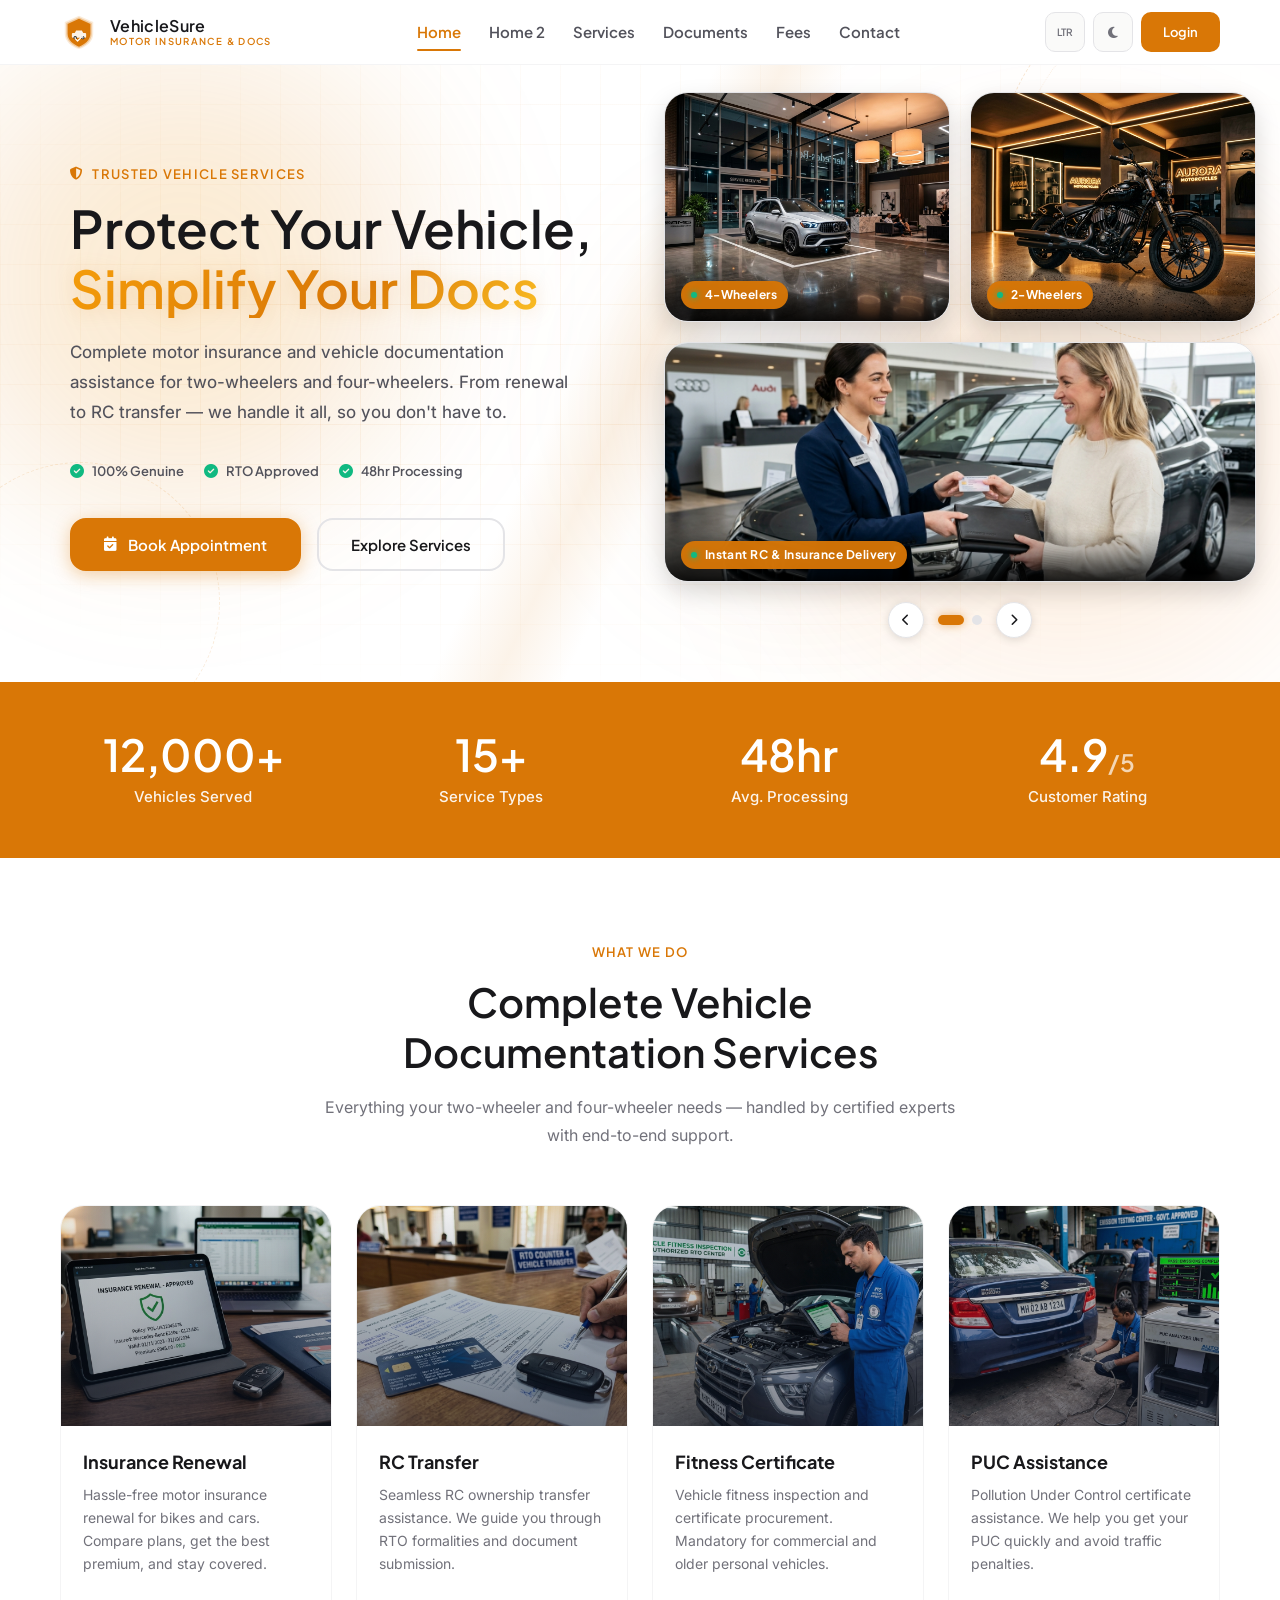
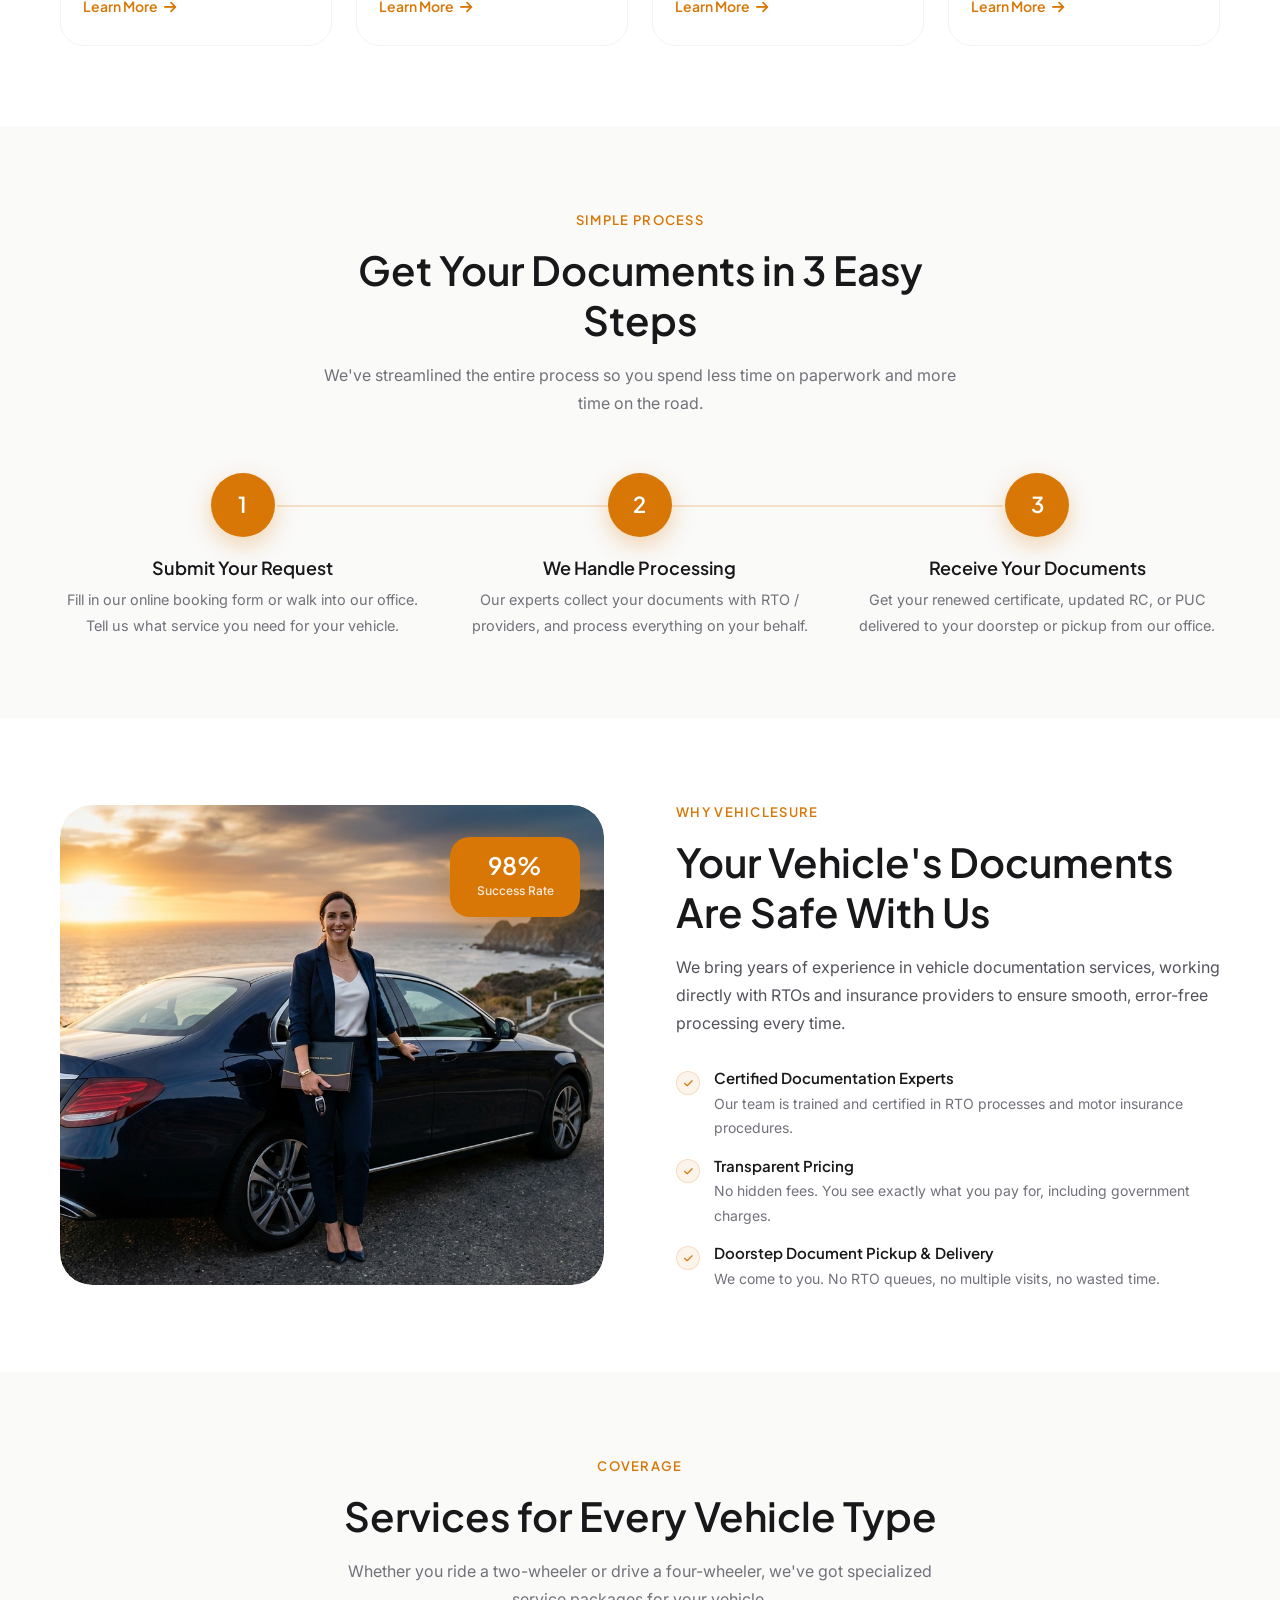
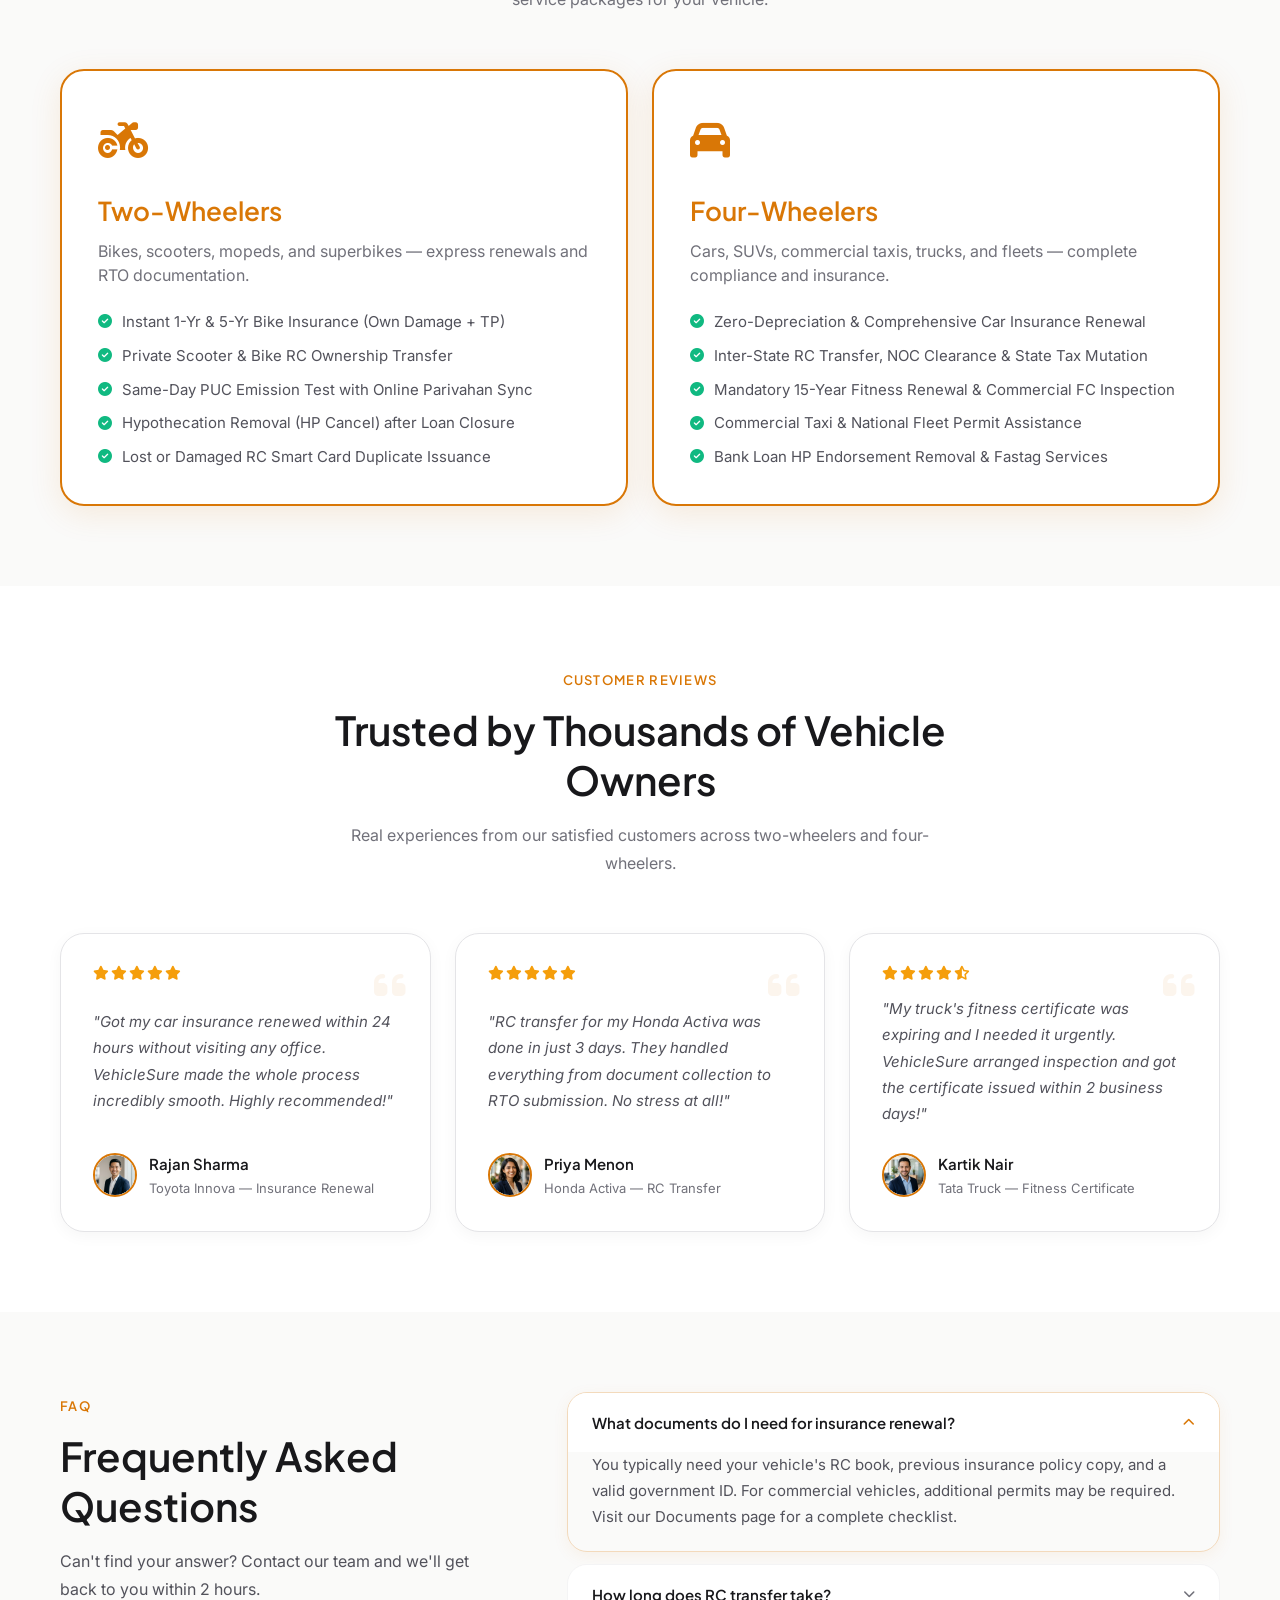
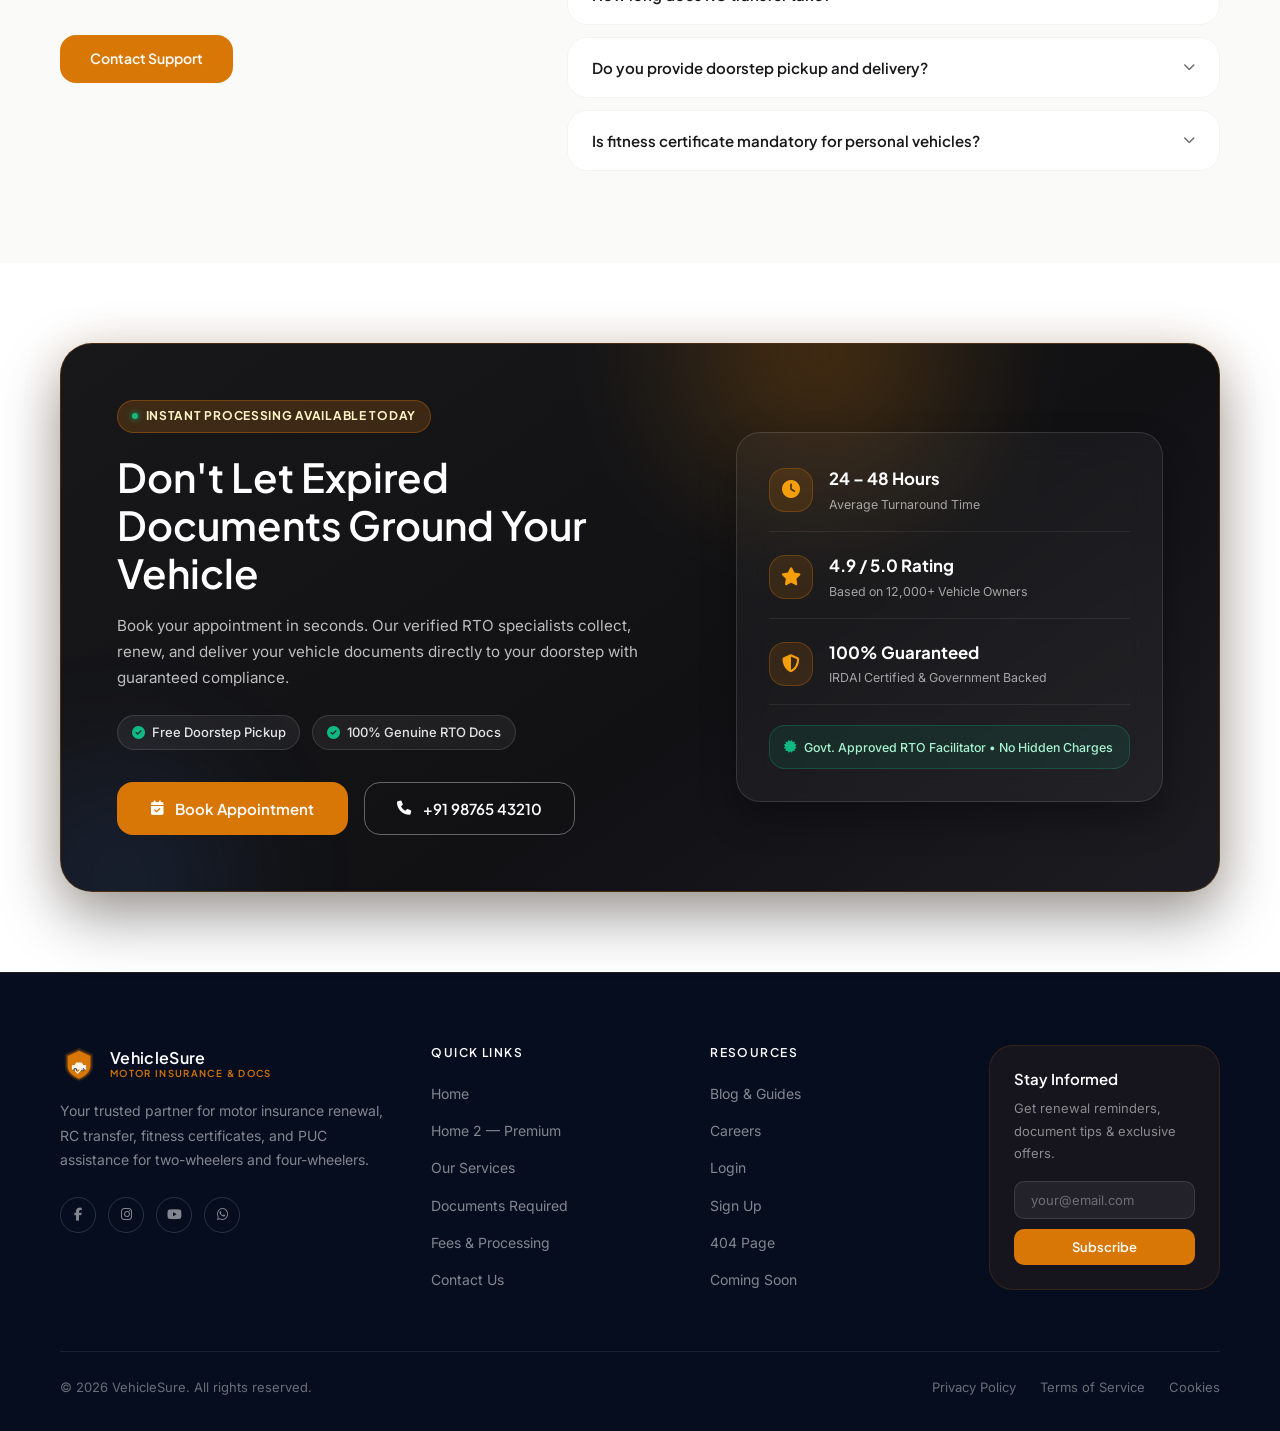
==== commit 54e5d5e5: "fix" ====
--- a/index.html
+++ b/index.html
@@ -351,7 +351,9 @@
                 </div>
                 <p class="quote">"Got my car insurance renewed within 24 hours without visiting any office. VehicleSure made the whole process incredibly smooth. Highly recommended!"</p>
                 <div class="author">
-                    <div class="author-avatar">R</div>
+                    <div class="author-avatar">
+                        <img src="assets/images/profile/customer-david.jpg" alt="Rajan Sharma" width="44" height="44" loading="lazy">
+                    </div>
                     <div>
                         <div class="author-name">Rajan Sharma</div>
                         <div class="author-meta">Toyota Innova — Insurance Renewal</div>
@@ -364,7 +366,9 @@
                 </div>
                 <p class="quote">"RC transfer for my Honda Activa was done in just 3 days. They handled everything from document collection to RTO submission. No stress at all!"</p>
                 <div class="author">
-                    <div class="author-avatar">P</div>
+                    <div class="author-avatar">
+                        <img src="assets/images/profile/customer-priya.jpg" alt="Priya Menon" width="44" height="44" loading="lazy">
+                    </div>
                     <div>
                         <div class="author-name">Priya Menon</div>
                         <div class="author-meta">Honda Activa — RC Transfer</div>
@@ -377,7 +381,9 @@
                 </div>
                 <p class="quote">"My truck's fitness certificate was expiring and I needed it urgently. VehicleSure arranged inspection and got the certificate issued within 2 business days!"</p>
                 <div class="author">
-                    <div class="author-avatar">K</div>
+                    <div class="author-avatar">
+                        <img src="assets/images/profile/customer-michael.jpg" alt="Kartik Nair" width="44" height="44" loading="lazy">
+                    </div>
                     <div>
                         <div class="author-name">Kartik Nair</div>
                         <div class="author-meta">Tata Truck — Fitness Certificate</div>
--- a/style.css
+++ b/style.css
@@ -838,6 +838,16 @@
     font-weight: 600;
     font-size: 1rem;
     flex-shrink: 0;
+    overflow: hidden;
+    transition: transform var(--transition-normal), box-shadow var(--transition-normal);
+}
+
+.testimonial-card .author-avatar img {
+    width: 100%;
+    height: 100%;
+    object-fit: cover;
+    border-radius: 50%;
+    display: block;
 }
 
 .testimonial-card .author-name {
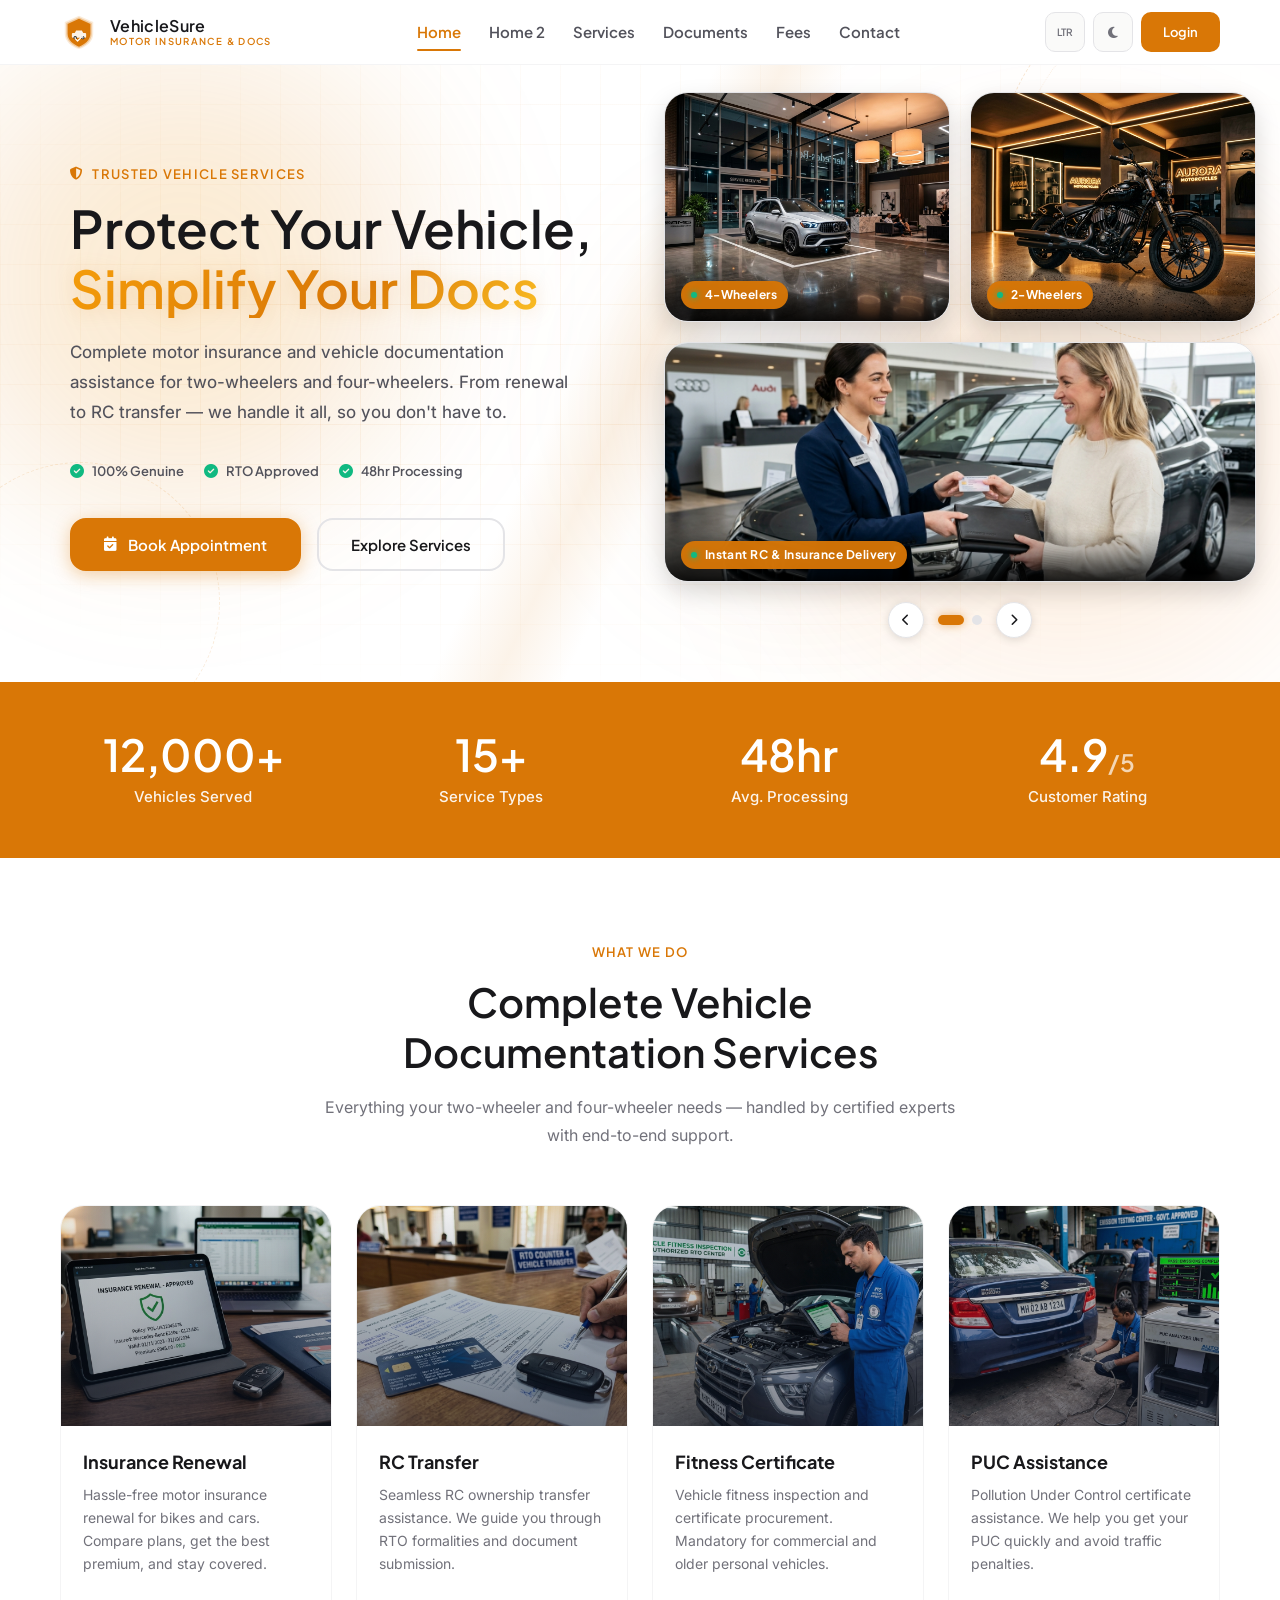
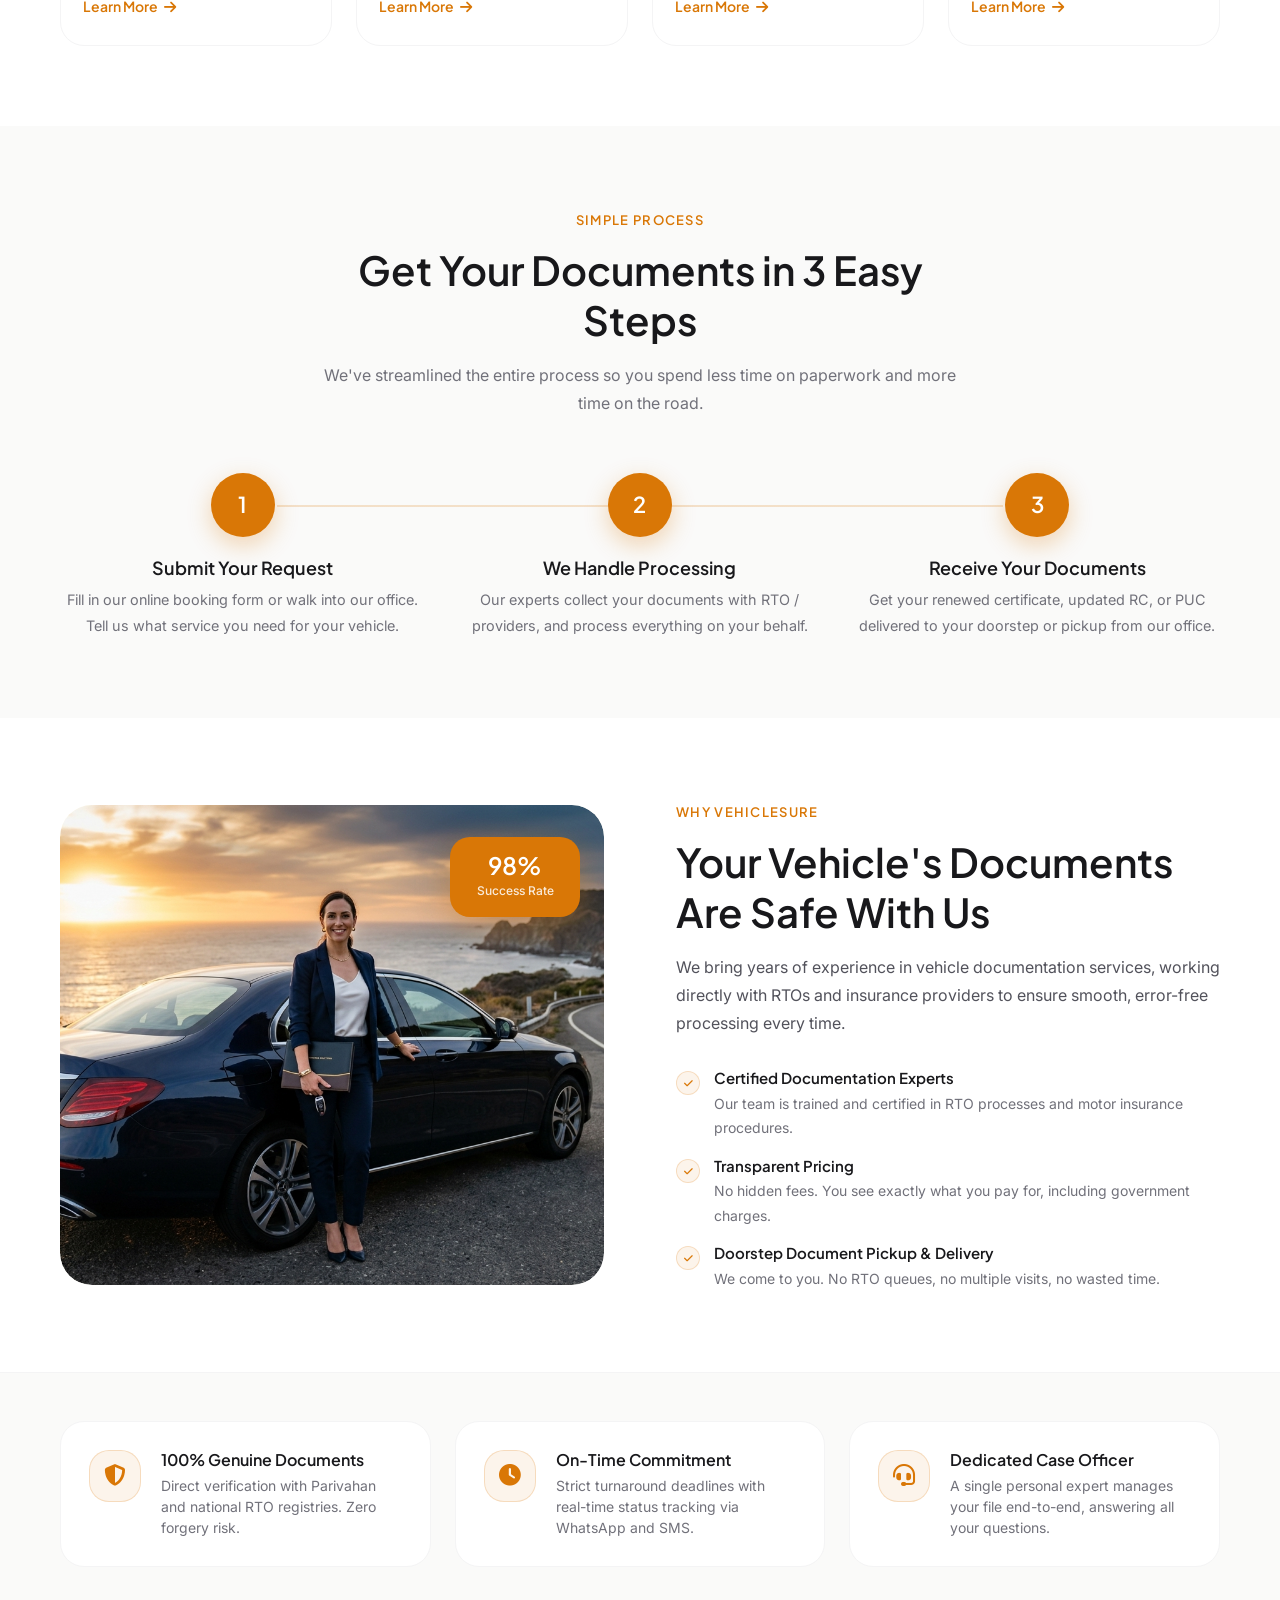
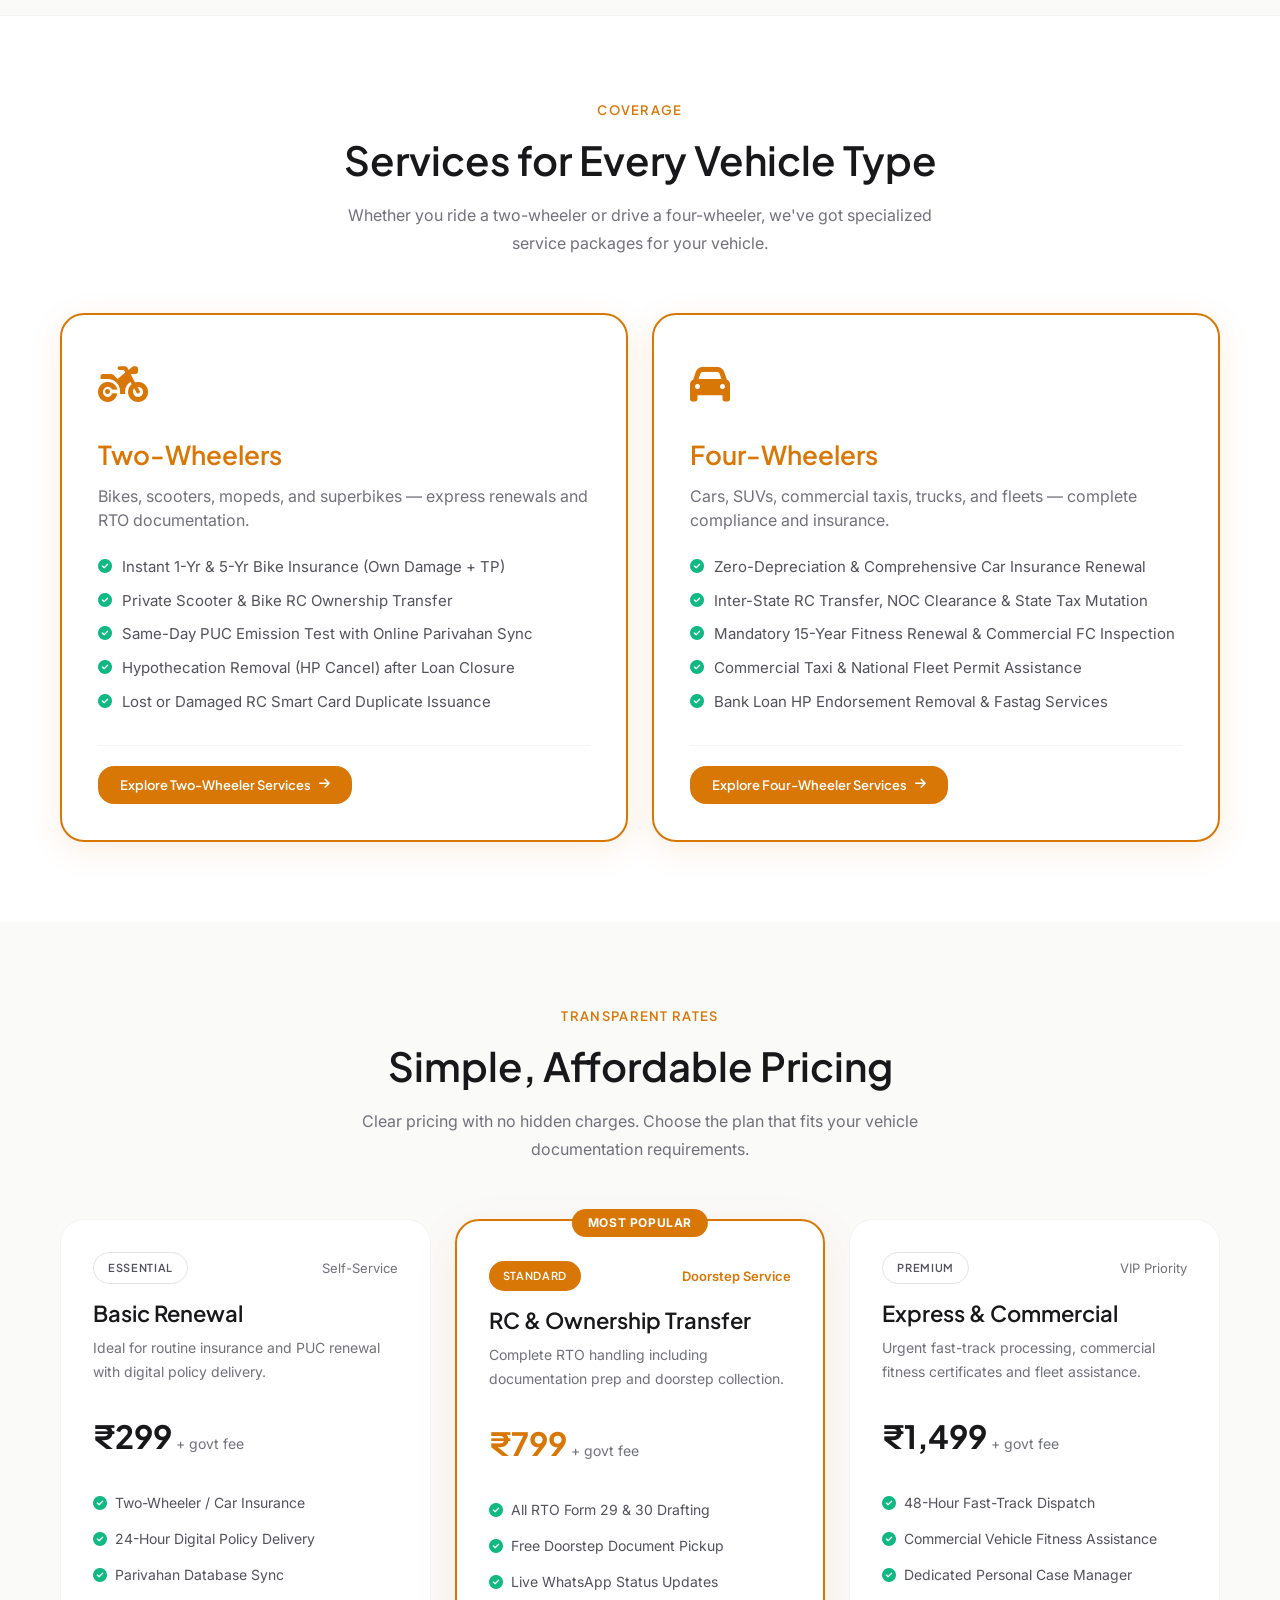
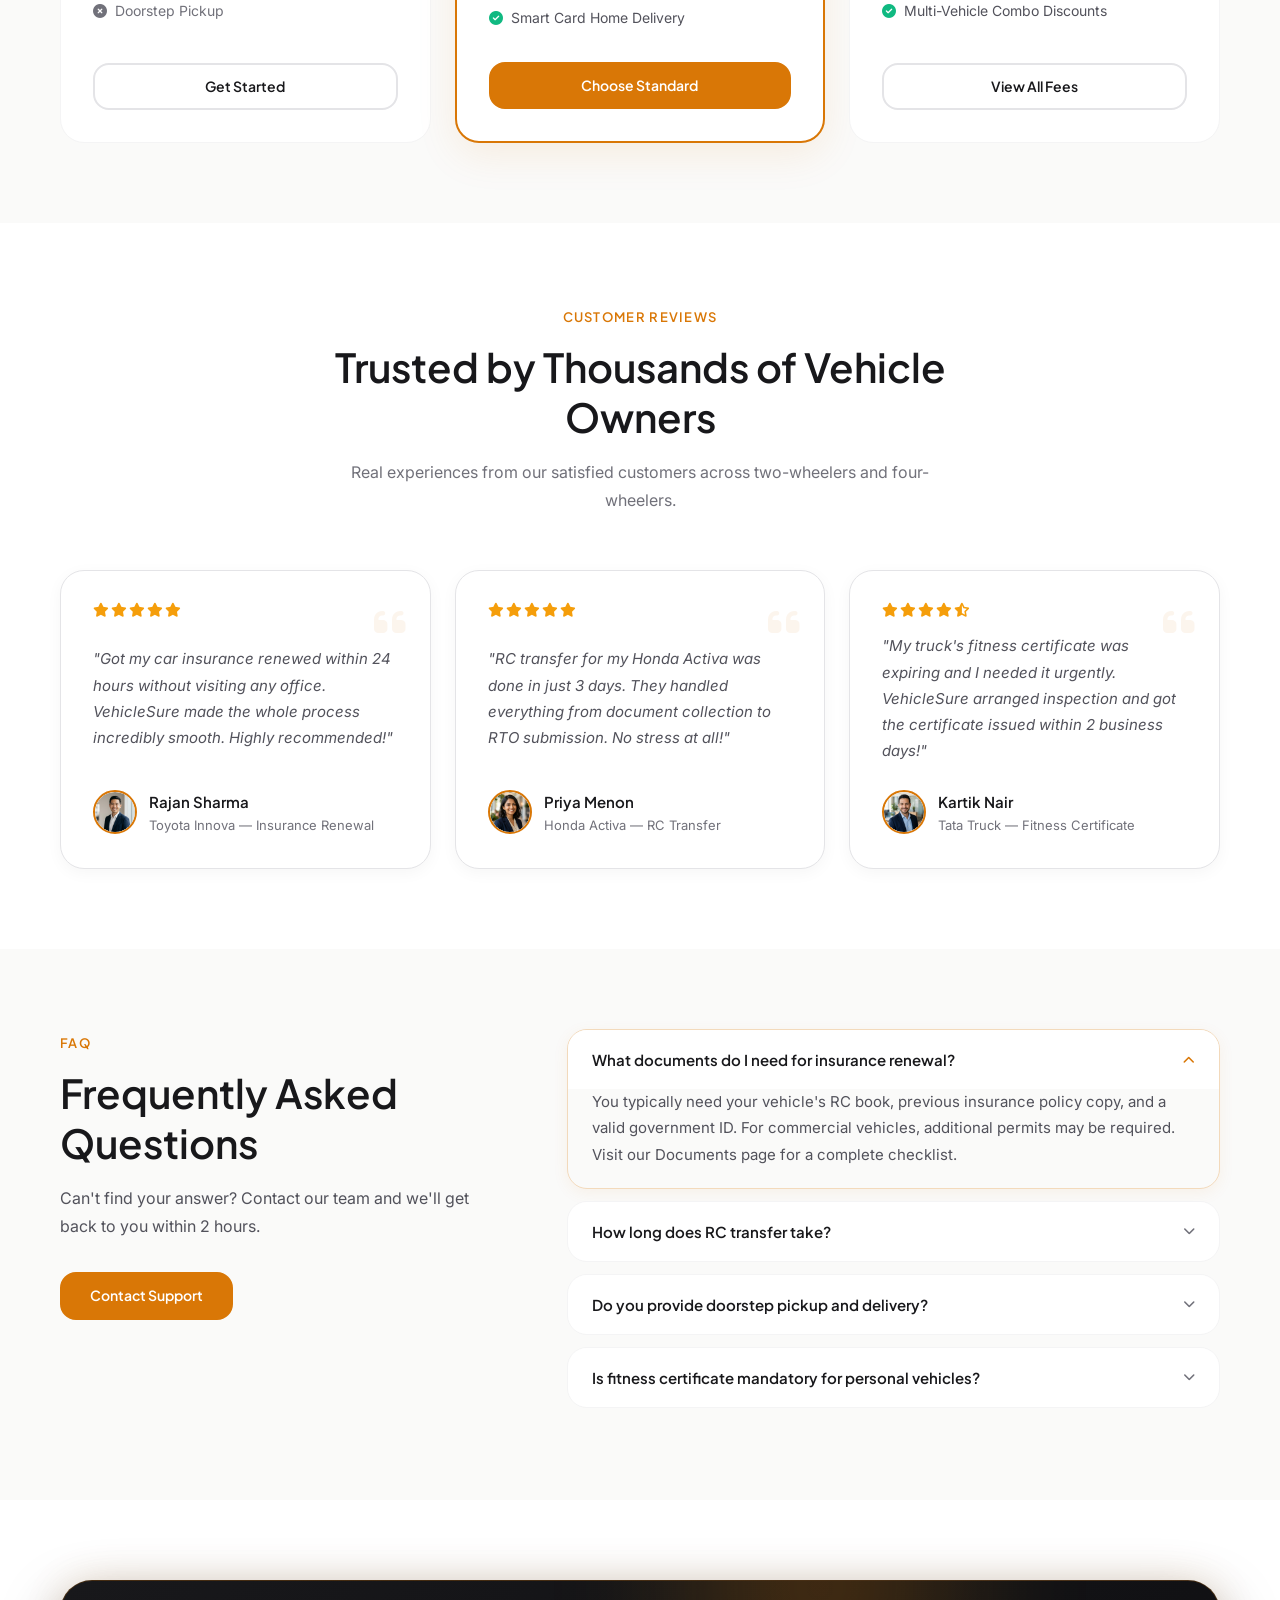
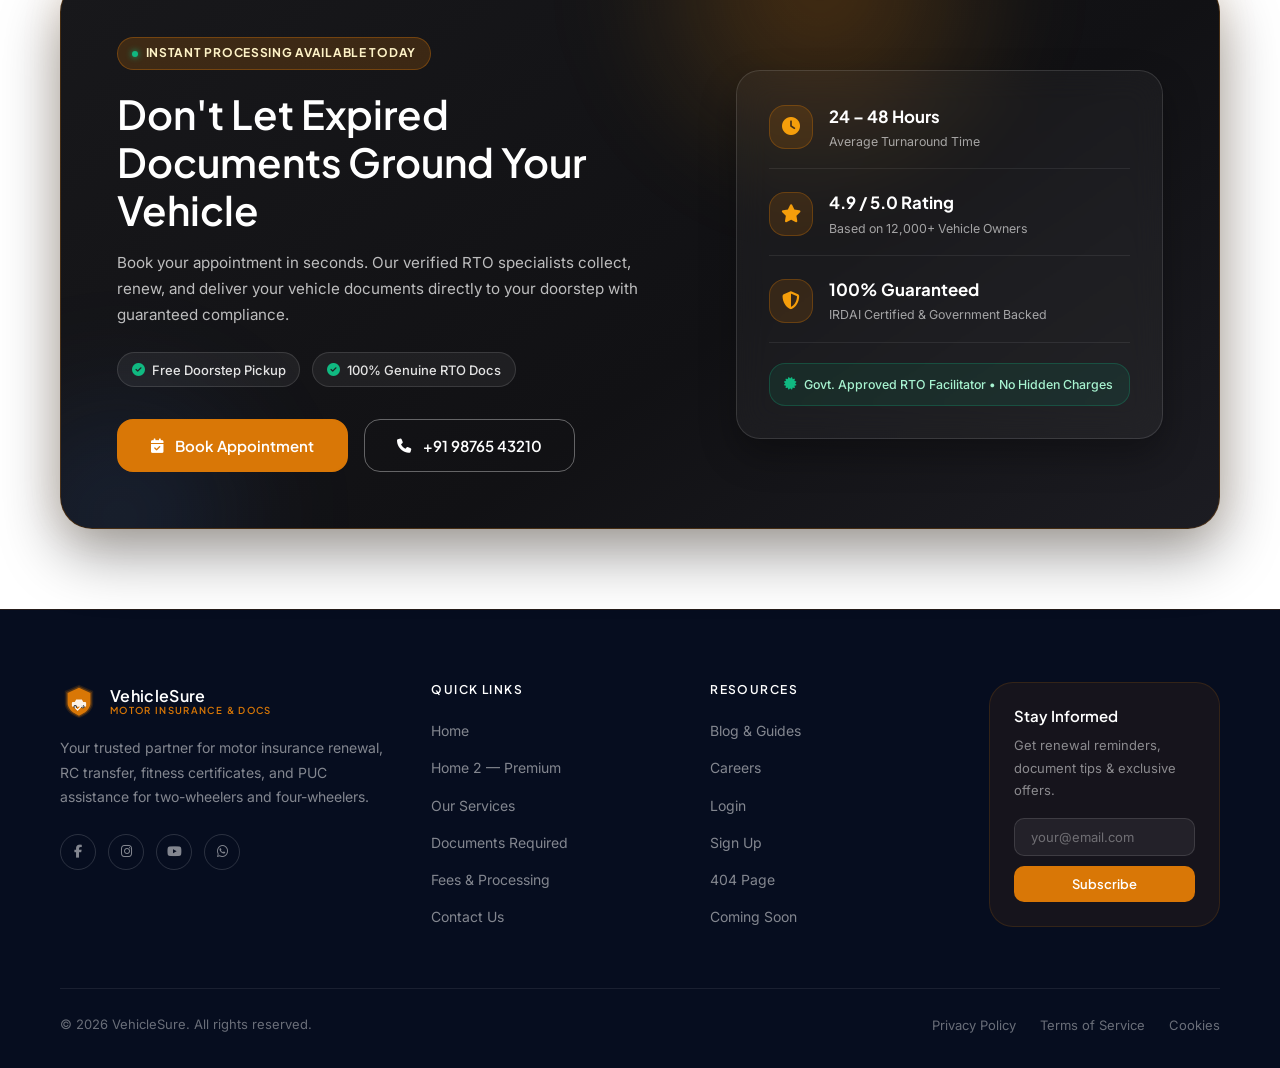
==== commit e65af0dc: "fix" ====
--- a/index.html
+++ b/index.html
@@ -265,7 +265,7 @@
                     </div>
                 </div>
             </div>
-            <div class="animate-on-scroll">
+            <div class="animate-on-scroll why-us-content">
                 <div class="section-label">Why VehicleSure</div>
                 <h2 style="margin-bottom:1rem;">Your Vehicle's Documents Are Safe With Us</h2>
                 <p style="margin-bottom:2rem;">We bring years of experience in vehicle documentation services, working directly with RTOs and insurance providers to ensure smooth, error-free processing every time.</p>
@@ -297,8 +297,43 @@
     </div>
 </section>
 
+<!-- ========== OUR PROMISE / TRUST GUARANTEES ========== -->
+<section class="section section-alt" style="padding-top:3rem;padding-bottom:3rem;border-top:1px solid var(--border-light);border-bottom:1px solid var(--border-light);">
+    <div class="container">
+        <div class="grid grid-3 animate-on-scroll">
+            <div class="card" style="display:flex;align-items:flex-start;gap:1.25rem;padding:1.75rem;">
+                <div class="trust-card-icon">
+                    <i class="fas fa-shield-alt"></i>
+                </div>
+                <div>
+                    <h4 style="font-size:1rem;margin-bottom:0.35rem;">100% Genuine Documents</h4>
+                    <p style="font-size:0.875rem;color:var(--text-muted);line-height:1.5;">Direct verification with Parivahan and national RTO registries. Zero forgery risk.</p>
+                </div>
+            </div>
+            <div class="card" style="display:flex;align-items:flex-start;gap:1.25rem;padding:1.75rem;">
+                <div class="trust-card-icon">
+                    <i class="fas fa-clock"></i>
+                </div>
+                <div>
+                    <h4 style="font-size:1rem;margin-bottom:0.35rem;">On-Time Commitment</h4>
+                    <p style="font-size:0.875rem;color:var(--text-muted);line-height:1.5;">Strict turnaround deadlines with real-time status tracking via WhatsApp and SMS.</p>
+                </div>
+            </div>
+            <div class="card" style="display:flex;align-items:flex-start;gap:1.25rem;padding:1.75rem;">
+                <div class="trust-card-icon">
+                    <i class="fas fa-headset"></i>
+                </div>
+                <div>
+                    <h4 style="font-size:1rem;margin-bottom:0.35rem;">Dedicated Case Officer</h4>
+                    <p style="font-size:0.875rem;color:var(--text-muted);line-height:1.5;">A single personal expert manages your file end-to-end, answering all your questions.</p>
+                </div>
+            </div>
+        </div>
+    </div>
+</section>
+
 <!-- ========== VEHICLE COVERAGE ========== -->
-<section class="section section-alt">
+<section class="section">
     <div class="container">
         <div class="section-header animate-on-scroll">
             <div class="section-label">Coverage</div>
@@ -307,30 +342,124 @@
         </div>
         <div class="grid grid-2 animate-on-scroll">
             <!-- Two-wheeler -->
-            <div class="vehicle-card active">
-                <div class="vehicle-card-icon"><i class="fas fa-motorcycle"></i></div>
-                <h3>Two-Wheelers</h3>
-                <p class="vehicle-card-desc">Bikes, scooters, mopeds, and superbikes — express renewals and RTO documentation.</p>
-                <ul class="vehicle-card-features">
-                    <li><i class="fas fa-check-circle"></i> <span>Instant 1-Yr & 5-Yr Bike Insurance (Own Damage + TP)</span></li>
-                    <li><i class="fas fa-check-circle"></i> <span>Private Scooter & Bike RC Ownership Transfer</span></li>
-                    <li><i class="fas fa-check-circle"></i> <span>Same-Day PUC Emission Test with Online Parivahan Sync</span></li>
-                    <li><i class="fas fa-check-circle"></i> <span>Hypothecation Removal (HP Cancel) after Loan Closure</span></li>
-                    <li><i class="fas fa-check-circle"></i> <span>Lost or Damaged RC Smart Card Duplicate Issuance</span></li>
-                </ul>
+            <div class="vehicle-card active" style="display:flex;flex-direction:column;justify-content:space-between;">
+                <div>
+                    <div class="vehicle-card-icon"><i class="fas fa-motorcycle"></i></div>
+                    <h3>Two-Wheelers</h3>
+                    <p class="vehicle-card-desc">Bikes, scooters, mopeds, and superbikes — express renewals and RTO documentation.</p>
+                    <ul class="vehicle-card-features">
+                        <li><i class="fas fa-check-circle"></i> <span>Instant 1-Yr & 5-Yr Bike Insurance (Own Damage + TP)</span></li>
+                        <li><i class="fas fa-check-circle"></i> <span>Private Scooter & Bike RC Ownership Transfer</span></li>
+                        <li><i class="fas fa-check-circle"></i> <span>Same-Day PUC Emission Test with Online Parivahan Sync</span></li>
+                        <li><i class="fas fa-check-circle"></i> <span>Hypothecation Removal (HP Cancel) after Loan Closure</span></li>
+                        <li><i class="fas fa-check-circle"></i> <span>Lost or Damaged RC Smart Card Duplicate Issuance</span></li>
+                    </ul>
+                </div>
+                <div style="margin-top:2rem;padding-top:1.25rem;border-top:1px solid var(--border-light);">
+                    <a href="services.html#insurance" class="btn btn-primary btn-sm">Explore Two-Wheeler Services <i class="fas fa-arrow-right"></i></a>
+                </div>
             </div>
             <!-- Four-wheeler -->
-            <div class="vehicle-card active">
-                <div class="vehicle-card-icon"><i class="fas fa-car"></i></div>
-                <h3>Four-Wheelers</h3>
-                <p class="vehicle-card-desc">Cars, SUVs, commercial taxis, trucks, and fleets — complete compliance and insurance.</p>
-                <ul class="vehicle-card-features">
-                    <li><i class="fas fa-check-circle"></i> <span>Zero-Depreciation & Comprehensive Car Insurance Renewal</span></li>
-                    <li><i class="fas fa-check-circle"></i> <span>Inter-State RC Transfer, NOC Clearance & State Tax Mutation</span></li>
-                    <li><i class="fas fa-check-circle"></i> <span>Mandatory 15-Year Fitness Renewal & Commercial FC Inspection</span></li>
-                    <li><i class="fas fa-check-circle"></i> <span>Commercial Taxi & National Fleet Permit Assistance</span></li>
-                    <li><i class="fas fa-check-circle"></i> <span>Bank Loan HP Endorsement Removal & Fastag Services</span></li>
-                </ul>
+            <div class="vehicle-card active" style="display:flex;flex-direction:column;justify-content:space-between;">
+                <div>
+                    <div class="vehicle-card-icon"><i class="fas fa-car"></i></div>
+                    <h3>Four-Wheelers</h3>
+                    <p class="vehicle-card-desc">Cars, SUVs, commercial taxis, trucks, and fleets — complete compliance and insurance.</p>
+                    <ul class="vehicle-card-features">
+                        <li><i class="fas fa-check-circle"></i> <span>Zero-Depreciation & Comprehensive Car Insurance Renewal</span></li>
+                        <li><i class="fas fa-check-circle"></i> <span>Inter-State RC Transfer, NOC Clearance & State Tax Mutation</span></li>
+                        <li><i class="fas fa-check-circle"></i> <span>Mandatory 15-Year Fitness Renewal & Commercial FC Inspection</span></li>
+                        <li><i class="fas fa-check-circle"></i> <span>Commercial Taxi & National Fleet Permit Assistance</span></li>
+                        <li><i class="fas fa-check-circle"></i> <span>Bank Loan HP Endorsement Removal & Fastag Services</span></li>
+                    </ul>
+                </div>
+                <div style="margin-top:2rem;padding-top:1.25rem;border-top:1px solid var(--border-light);">
+                    <a href="services.html#rc" class="btn btn-primary btn-sm">Explore Four-Wheeler Services <i class="fas fa-arrow-right"></i></a>
+                </div>
+            </div>
+        </div>
+    </div>
+</section>
+
+<!-- ========== QUICK PRICING PREVIEW ========== -->
+<section class="section section-alt">
+    <div class="container">
+        <div class="section-header animate-on-scroll">
+            <div class="section-label">Transparent Rates</div>
+            <h2>Simple, Affordable Pricing</h2>
+            <p>Clear pricing with no hidden charges. Choose the plan that fits your vehicle documentation requirements.</p>
+        </div>
+        <div class="grid grid-3 animate-on-scroll">
+            <!-- Essential Plan -->
+            <div class="card" style="position:relative;display:flex;flex-direction:column;justify-content:space-between;">
+                <div>
+                    <div style="display:flex;justify-content:space-between;align-items:center;margin-bottom:1rem;">
+                        <span class="badge badge-outline">Essential</span>
+                        <span style="font-size:0.8125rem;color:var(--text-muted);">Self-Service</span>
+                    </div>
+                    <h3 style="font-size:1.375rem;margin-bottom:0.5rem;">Basic Renewal</h3>
+                    <p style="font-size:0.875rem;color:var(--text-muted);margin-bottom:1.5rem;">Ideal for routine insurance and PUC renewal with digital policy delivery.</p>
+                    <div style="margin-bottom:1.75rem;">
+                        <span style="font-size:2rem;font-weight:700;color:var(--text-heading);font-family:var(--font-heading);">₹299</span>
+                        <span style="font-size:0.875rem;color:var(--text-muted);">+ govt fee</span>
+                    </div>
+                    <ul style="display:flex;flex-direction:column;gap:0.75rem;font-size:0.875rem;color:var(--text-body);margin-bottom:2rem;">
+                        <li style="display:flex;align-items:center;gap:0.5rem;"><i class="fas fa-check-circle" style="color:#10B981;"></i> Two-Wheeler / Car Insurance</li>
+                        <li style="display:flex;align-items:center;gap:0.5rem;"><i class="fas fa-check-circle" style="color:#10B981;"></i> 24-Hour Digital Policy Delivery</li>
+                        <li style="display:flex;align-items:center;gap:0.5rem;"><i class="fas fa-check-circle" style="color:#10B981;"></i> Parivahan Database Sync</li>
+                        <li style="display:flex;align-items:center;gap:0.5rem;color:var(--text-muted);"><i class="fas fa-times-circle"></i> Doorstep Pickup</li>
+                    </ul>
+                </div>
+                <a href="contact.html" class="btn btn-secondary w-full">Get Started</a>
+            </div>
+
+            <!-- Standard Plan (Featured) -->
+            <div class="card" style="position:relative;display:flex;flex-direction:column;justify-content:space-between;border:2px solid var(--primary);box-shadow:var(--shadow-lg);">
+                <div style="position:absolute;top:-12px;left:50%;transform:translateX(-50%);background:var(--primary);color:#fff;padding:0.25rem 1rem;border-radius:var(--radius-full);font-size:0.75rem;font-weight:700;letter-spacing:0.05em;text-transform:uppercase;">
+                    Most Popular
+                </div>
+                <div>
+                    <div style="display:flex;justify-content:space-between;align-items:center;margin-bottom:1rem;margin-top:0.5rem;">
+                        <span class="badge">Standard</span>
+                        <span style="font-size:0.8125rem;color:var(--primary);font-weight:600;">Doorstep Service</span>
+                    </div>
+                    <h3 style="font-size:1.375rem;margin-bottom:0.5rem;">RC & Ownership Transfer</h3>
+                    <p style="font-size:0.875rem;color:var(--text-muted);margin-bottom:1.5rem;">Complete RTO handling including documentation prep and doorstep collection.</p>
+                    <div style="margin-bottom:1.75rem;">
+                        <span style="font-size:2rem;font-weight:700;color:var(--primary);font-family:var(--font-heading);">₹799</span>
+                        <span style="font-size:0.875rem;color:var(--text-muted);">+ govt fee</span>
+                    </div>
+                    <ul style="display:flex;flex-direction:column;gap:0.75rem;font-size:0.875rem;color:var(--text-body);margin-bottom:2rem;">
+                        <li style="display:flex;align-items:center;gap:0.5rem;"><i class="fas fa-check-circle" style="color:#10B981;"></i> All RTO Form 29 & 30 Drafting</li>
+                        <li style="display:flex;align-items:center;gap:0.5rem;"><i class="fas fa-check-circle" style="color:#10B981;"></i> Free Doorstep Document Pickup</li>
+                        <li style="display:flex;align-items:center;gap:0.5rem;"><i class="fas fa-check-circle" style="color:#10B981;"></i> Live WhatsApp Status Updates</li>
+                        <li style="display:flex;align-items:center;gap:0.5rem;"><i class="fas fa-check-circle" style="color:#10B981;"></i> Smart Card Home Delivery</li>
+                    </ul>
+                </div>
+                <a href="contact.html" class="btn btn-primary w-full">Choose Standard</a>
+            </div>
+
+            <!-- Express Plan -->
+            <div class="card" style="position:relative;display:flex;flex-direction:column;justify-content:space-between;">
+                <div>
+                    <div style="display:flex;justify-content:space-between;align-items:center;margin-bottom:1rem;">
+                        <span class="badge badge-outline">Premium</span>
+                        <span style="font-size:0.8125rem;color:var(--text-muted);">VIP Priority</span>
+                    </div>
+                    <h3 style="font-size:1.375rem;margin-bottom:0.5rem;">Express & Commercial</h3>
+                    <p style="font-size:0.875rem;color:var(--text-muted);margin-bottom:1.5rem;">Urgent fast-track processing, commercial fitness certificates and fleet assistance.</p>
+                    <div style="margin-bottom:1.75rem;">
+                        <span style="font-size:2rem;font-weight:700;color:var(--text-heading);font-family:var(--font-heading);">₹1,499</span>
+                        <span style="font-size:0.875rem;color:var(--text-muted);">+ govt fee</span>
+                    </div>
+                    <ul style="display:flex;flex-direction:column;gap:0.75rem;font-size:0.875rem;color:var(--text-body);margin-bottom:2rem;">
+                        <li style="display:flex;align-items:center;gap:0.5rem;"><i class="fas fa-check-circle" style="color:#10B981;"></i> 48-Hour Fast-Track Dispatch</li>
+                        <li style="display:flex;align-items:center;gap:0.5rem;"><i class="fas fa-check-circle" style="color:#10B981;"></i> Commercial Vehicle Fitness Assistance</li>
+                        <li style="display:flex;align-items:center;gap:0.5rem;"><i class="fas fa-check-circle" style="color:#10B981;"></i> Dedicated Personal Case Manager</li>
+                        <li style="display:flex;align-items:center;gap:0.5rem;"><i class="fas fa-check-circle" style="color:#10B981;"></i> Multi-Vehicle Combo Discounts</li>
+                    </ul>
+                </div>
+                <a href="fees.html" class="btn btn-secondary w-full">View All Fees</a>
             </div>
         </div>
     </div>
@@ -398,13 +527,13 @@
 <section class="section section-alt">
     <div class="container">
         <div class="faq-split-grid">
-            <div class="animate-on-scroll">
+            <div class="animate-on-scroll faq-intro-col">
                 <div class="section-label">FAQ</div>
                 <h2 style="margin-bottom:1rem;">Frequently Asked Questions</h2>
                 <p style="margin-bottom:2rem;">Can't find your answer? Contact our team and we'll get back to you within 2 hours.</p>
                 <a href="contact.html" class="btn btn-primary">Contact Support</a>
             </div>
-            <div class="animate-on-scroll">
+            <div class="animate-on-scroll faq-accordion-col">
                 <div class="faq-item active">
                     <button class="faq-question" onclick="toggleFAQ(this)">
                         What documents do I need for insurance renewal?
--- a/style.css
+++ b/style.css
@@ -51,10 +51,10 @@
     --red: #EF4444;
 
     /* --- Unified Hero Height System (Inner Pages) --- */
-    --hero-inner-height: 560px;
-    --hero-inner-height-tablet: 480px;
-    --hero-inner-height-mobile: 400px;
-    --hero-inner-height-xs: 340px;
+    --hero-inner-height: 320px;
+    --hero-inner-height-tablet: 270px;
+    --hero-inner-height-mobile: 240px;
+    --hero-inner-height-xs: 210px;
 }
 
 /* --- Dark Mode --- */
@@ -212,6 +212,23 @@
 @media (max-width: 768px) {
     .grid-2, .grid-3, .grid-4 { grid-template-columns: 1fr; }
     .grid-3 > *:last-child:nth-child(odd) { max-width: 100%; }
+    .tab-panel .grid {
+        justify-items: center;
+    }
+    .doc-card {
+        max-width: 560px;
+        width: 100%;
+        margin-left: auto;
+        margin-right: auto;
+        justify-self: center;
+    }
+    .time-card {
+        max-width: 520px;
+        width: 100%;
+        margin-left: auto;
+        margin-right: auto;
+        justify-self: center;
+    }
 }
 
 /* --- Flex --- */
@@ -1377,12 +1394,12 @@
 /* ========== PAGE HEADER (HERO — INNER PAGES) ========== */
 .page-header {
     position: relative;
-    height: var(--hero-inner-height, 560px);
-    min-height: var(--hero-inner-height, 560px);
+    height: var(--hero-inner-height, 320px);
+    min-height: var(--hero-inner-height, 320px);
     display: flex;
     align-items: center;
     justify-content: center;
-    padding: 4.5rem 1.25rem 5.5rem;
+    padding: 2.25rem 1.25rem 2.75rem;
     background: var(--secondary);
     overflow: hidden;
     box-sizing: border-box;
@@ -2307,9 +2324,10 @@
 /* ========== DOCUMENT CHECKLIST ========== */
 .doc-card {
     background: var(--bg-card);
-    border: 1px solid var(--border-light);
+    border: 2px solid var(--border-default);
     border-radius: var(--radius-2xl);
     padding: 1.75rem;
+    box-shadow: 0 4px 16px rgba(0, 0, 0, 0.04);
     transition: var(--transition-premium);
     display: flex;
     flex-direction: column;
@@ -2530,17 +2548,18 @@
 /* ========== PROCESSING TIME CARDS ========== */
 .time-card {
     background: var(--bg-card);
-    border: 1px solid var(--border-light);
+    border: 2px solid var(--border-default);
     border-radius: var(--radius-2xl);
-    padding: 1.75rem;
+    padding: 2rem 1.75rem;
     text-align: center;
+    box-shadow: 0 4px 16px rgba(0, 0, 0, 0.04);
     transition: var(--transition-premium);
 }
 
 .time-card:hover {
     box-shadow: var(--shadow-card-hover);
     transform: translateY(-4px);
-    border-color: rgba(217, 119, 6, 0.15);
+    border-color: var(--primary);
 }
 
 .time-value {
@@ -2816,10 +2835,16 @@
 }
 
 .bento-inner-service-card:hover {
-    border-color: rgba(217, 119, 6, 0.35);
-    background: rgba(24, 24, 27, 0.85);
+    border-color: rgba(217, 119, 6, 0.4);
+    background: var(--bg-card);
     transform: translateY(-2px);
-    box-shadow: 0 6px 18px rgba(0, 0, 0, 0.25);
+    box-shadow: var(--shadow-card-hover);
+}
+
+.bento-inner-service-card:hover .bento-inner-service-icon {
+    background: var(--primary);
+    color: #FFFFFF;
+    border-color: var(--primary);
 }
 
 .bento-inner-service-icon {
@@ -2848,6 +2873,53 @@
     color: var(--text-muted);
     line-height: 1.45;
     margin: 0;
+}
+
+/* --- Trust Guarantee Card Icons --- */
+.trust-card-icon {
+    width: 3.25rem;
+    height: 3.25rem;
+    border-radius: var(--radius-xl);
+    background: var(--primary-subtle);
+    border: 1px solid rgba(217, 119, 6, 0.2);
+    display: flex;
+    align-items: center;
+    justify-content: center;
+    color: var(--primary);
+    font-size: 1.35rem;
+    flex-shrink: 0;
+    transition: background var(--transition-fast), color var(--transition-fast), border-color var(--transition-fast), transform var(--transition-fast);
+}
+
+.card:hover .trust-card-icon,
+.trust-card:hover .trust-card-icon {
+    background: var(--primary);
+    color: #FFFFFF;
+    border-color: var(--primary);
+    transform: scale(1.05);
+}
+
+/* --- Payment Method Card Icons --- */
+.payment-card-icon {
+    width: 3.5rem;
+    height: 3.5rem;
+    border-radius: var(--radius-xl);
+    background: var(--primary-subtle);
+    border: 1px solid rgba(217, 119, 6, 0.2);
+    display: flex;
+    align-items: center;
+    justify-content: center;
+    color: var(--primary);
+    font-size: 1.5rem;
+    margin: 0 auto 1rem;
+    transition: background var(--transition-fast), color var(--transition-fast), border-color var(--transition-fast), transform var(--transition-fast);
+}
+
+.card:hover .payment-card-icon {
+    background: var(--primary);
+    color: #FFFFFF;
+    border-color: var(--primary);
+    transform: scale(1.05);
 }
 
 /* --- Bento Vehicle Showcase Cells (Two-Wheeler & Four-Wheeler) --- */
@@ -3599,11 +3671,10 @@
 
 @media (max-width: 768px) {
     .hero-split-text {
-        padding: 0 1.25rem 2rem;
+        padding: 1.5rem 1.25rem 2rem;
     }
     .hero-split-visual {
         min-height: auto;
-        order: -1;
     }
     .hero-split-visual::before { display: none; }
 }
@@ -4024,12 +4095,23 @@
     grid-template-columns: 1.15fr 0.85fr;
     gap: 3rem;
     align-items: center;
-    text-align: left;
+    text-align: start;
     padding: 3rem 3.5rem;
 }
 
+.cta-banner-split .cta-banner-content {
+    text-align: start;
+}
+
+.cta-banner-split .cta-banner-content h2 {
+    text-align: start;
+    margin-bottom: 1rem;
+}
+
 .cta-banner-split .cta-banner-content p {
+    text-align: start;
     margin: 0 0 2rem;
+    max-width: 100%;
 }
 
 .cta-banner-split .cta-banner-img-wrap {
@@ -4044,13 +4126,27 @@
     width: 100%;
     height: 280px;
     object-fit: cover;
-    object-position: top center;
+    object-position: center 20%;
     display: block;
     transition: transform 0.5s cubic-bezier(0.16, 1, 0.3, 1);
 }
 
 .cta-banner-split:hover .cta-banner-img-wrap img {
     transform: scale(1.03);
+}
+
+[dir="rtl"] .cta-banner-split {
+    text-align: right;
+}
+
+[dir="rtl"] .cta-banner-split .cta-banner-content,
+[dir="rtl"] .cta-banner-split .cta-banner-content h2,
+[dir="rtl"] .cta-banner-split .cta-banner-content p {
+    text-align: right;
+}
+
+[dir="rtl"] .cta-split-section {
+    text-align: right;
 }
 
 /* Document CTA Split Layout (documents.html) */
@@ -4073,16 +4169,16 @@
     border: 1px solid var(--border-light);
     height: 100%;
     min-height: 290px;
-    max-height: 320px;
+    max-height: 350px;
 }
 
 .cta-split-section .cta-img-wrap img {
     width: 100%;
     height: 100%;
     min-height: 290px;
-    max-height: 320px;
+    max-height: 350px;
     object-fit: cover;
-    object-position: top center;
+    object-position: center 25%;
     display: block;
     transition: transform 0.5s cubic-bezier(0.16, 1, 0.3, 1);
 }
@@ -4100,11 +4196,27 @@
         padding: 2.5rem 1.75rem;
         gap: 2.25rem;
     }
-    .cta-split-section .cta-img-wrap,
+    .cta-split-section .cta-img-wrap {
+        min-height: unset;
+        max-height: unset;
+        height: auto;
+        width: 100%;
+    }
     .cta-split-section .cta-img-wrap img {
         min-height: unset;
         max-height: unset;
-        height: 250px;
+        height: auto;
+        width: 100%;
+        aspect-ratio: 16 / 10;
+        max-height: 400px;
+        object-fit: cover;
+        object-position: center 25%;
+    }
+    .cta-banner-split .cta-banner-img-wrap img {
+        height: auto;
+        aspect-ratio: 16 / 10;
+        max-height: 340px;
+        object-position: center 20%;
     }
 }
 
@@ -4117,14 +4229,24 @@
         border-radius: var(--radius-2xl);
         gap: 1.75rem;
     }
-    .cta-split-section .cta-img-wrap,
+    .cta-split-section .cta-img-wrap {
+        min-height: unset;
+        max-height: unset;
+        height: auto;
+        width: 100%;
+    }
     .cta-split-section .cta-img-wrap img {
         min-height: unset;
         max-height: unset;
-        height: 220px;
+        height: auto;
+        width: 100%;
+        aspect-ratio: 16 / 10;
+        object-position: center 25%;
     }
     .cta-banner-split .cta-banner-img-wrap img {
-        height: 220px;
+        height: auto;
+        aspect-ratio: 16 / 10;
+        object-position: center 20%;
     }
     .cta-suite-form-card {
         padding: 1.5rem 1.15rem;
@@ -4148,14 +4270,24 @@
         border-radius: var(--radius-xl);
         gap: 1.5rem;
     }
-    .cta-split-section .cta-img-wrap,
+    .cta-split-section .cta-img-wrap {
+        min-height: unset;
+        max-height: unset;
+        height: auto;
+        width: 100%;
+    }
     .cta-split-section .cta-img-wrap img {
         min-height: unset;
         max-height: unset;
-        height: 190px;
+        height: auto;
+        width: 100%;
+        aspect-ratio: 16 / 10;
+        object-position: center 25%;
     }
     .cta-banner-split .cta-banner-img-wrap img {
-        height: 190px;
+        height: auto;
+        aspect-ratio: 16 / 10;
+        object-position: center 20%;
     }
     .cta-suite-form-card {
         padding: 1.25rem 0.875rem;
@@ -4331,89 +4463,171 @@
         max-width: 580px;
         margin: 0 auto;
     }
-    .faq-split-grid {
-        grid-template-columns: 1fr;
-        gap: 2.5rem;
-    }
-    .contact-split-grid {
-        grid-template-columns: 1fr;
-        gap: 2.5rem;
-    }
-    /* Center align Express Upsell section at 1024px and below */
-    .express-upsell-content {
+    /* Center Why VehicleSure content block at 1024px and below */
+    .why-us-content,
+    .split-layout-2col:has(.why-us-visual) > div:last-child {
         display: flex;
         flex-direction: column;
         align-items: center;
         text-align: center;
         width: 100%;
-    }
-    .express-upsell-content .section-label {
+        max-width: 580px;
+        margin: 0 auto;
+    }
+    .why-us-content .section-label,
+    .split-layout-2col:has(.why-us-visual) > div:last-child .section-label {
         margin: 0 auto 0.875rem auto !important;
         justify-content: center;
     }
-    .express-upsell-content h2 {
+    .why-us-content h2,
+    .split-layout-2col:has(.why-us-visual) > div:last-child h2 {
         text-align: center;
-    }
-    .express-upsell-content p {
+        width: 100%;
+    }
+    .why-us-content p,
+    .split-layout-2col:has(.why-us-visual) > div:last-child > p {
+        text-align: center;
         margin-left: auto !important;
         margin-right: auto !important;
-        text-align: center;
-        max-width: 640px;
-    }
-    .express-benefit-list {
+        max-width: 100%;
+    }
+    .why-us-content .feature-list,
+    .split-layout-2col:has(.why-us-visual) > div:last-child .feature-list {
         width: 100%;
-        max-width: 580px;
-        margin: 0 auto 2rem auto;
-        text-align: left;
-    }
-    .express-btn-wrap {
-        display: flex;
-        justify-content: center;
-        width: 100%;
-    }
-    .express-surcharge-card-wrap {
-        width: 100%;
-        max-width: 580px;
+        max-width: 480px;
         margin: 0 auto;
-    }
-    /* Center align Services Detail sections (services.html) at 1024px and below */
-    .service-detail-col {
+        text-align: start;
+    }
+    .faq-split-grid {
+        grid-template-columns: 1fr;
+        gap: 2.5rem;
+    }
+    /* Center FAQ Header & Accordion at 1024px and below */
+    .faq-split-grid > div:first-child,
+    .faq-intro-col {
         display: flex;
         flex-direction: column;
         align-items: center;
         text-align: center;
         width: 100%;
-    }
-    .service-detail-col .section-label {
+        max-width: 640px;
+        margin: 0 auto;
+    }
+    .faq-split-grid > div:first-child .section-label,
+    .faq-intro-col .section-label {
         margin: 0 auto 0.875rem auto !important;
         justify-content: center;
     }
-    .service-detail-col h2 {
+    .faq-split-grid > div:first-child h2,
+    .faq-intro-col h2 {
         text-align: center;
-    }
-    .service-detail-col p {
+        width: 100%;
+    }
+    .faq-split-grid > div:first-child p,
+    .faq-intro-col p {
+        text-align: center;
         margin-left: auto !important;
         margin-right: auto !important;
-        text-align: center;
-        max-width: 680px;
+        max-width: 520px;
+    }
+    .faq-split-grid > div:first-child .btn,
+    .faq-intro-col .btn {
+        margin: 0 auto;
+        align-self: center;
+    }
+    .faq-split-grid > div:last-child,
+    .faq-accordion-col {
+        width: 100%;
+        max-width: 760px;
+        margin: 0 auto;
+    }
+    .contact-split-grid {
+        grid-template-columns: 1fr;
+        gap: 2.5rem;
+    }
+    /* Align Express Upsell section at 1024px and below */
+    .express-upsell-content {
+        display: flex;
+        flex-direction: column;
+        align-items: flex-start;
+        text-align: start;
+        width: 100%;
+        max-width: 580px;
+        margin: 0 auto;
+    }
+    .express-upsell-content .section-label {
+        margin: 0 0 0.875rem 0 !important;
+        justify-content: flex-start;
+        align-self: flex-start;
+    }
+    .express-upsell-content h2 {
+        text-align: start;
+        width: 100%;
+    }
+    .express-upsell-content p {
+        margin-left: 0 !important;
+        margin-right: 0 !important;
+        text-align: start;
+        max-width: 100%;
+    }
+    .express-benefit-list {
+        width: 100%;
+        max-width: 100%;
+        margin: 0 0 2rem auto;
+        text-align: start;
+    }
+    .express-btn-wrap {
+        display: flex;
+        justify-content: flex-start;
+        width: 100%;
+    }
+    .express-surcharge-card-wrap {
+        width: 100%;
+        max-width: 580px;
+        margin: 0 auto;
+    }
+    /* Align Services Detail sections (services.html) at 1024px and below */
+    .service-detail-col {
+        display: flex;
+        flex-direction: column;
+        align-items: flex-start;
+        text-align: start;
+        width: 100%;
+        max-width: 600px;
+        margin: 0 auto;
+    }
+    .service-detail-col .section-label {
+        margin: 0 0 0.875rem 0 !important;
+        justify-content: flex-start;
+        align-self: flex-start;
+    }
+    .service-detail-col h2 {
+        text-align: start;
+        width: 100%;
+    }
+    .service-detail-col p {
+        margin-left: 0 !important;
+        margin-right: 0 !important;
+        text-align: start;
+        max-width: 100%;
     }
     .service-detail-col > div[style*="display:grid"],
     .service-detail-col .notice-card {
         width: 100%;
-        max-width: 600px;
-        margin-left: auto !important;
-        margin-right: auto !important;
+        max-width: 100%;
+        margin-left: 0 !important;
+        margin-right: 0 !important;
     }
     .service-detail-col h4 {
-        text-align: center;
+        text-align: start;
         width: 100%;
     }
     .service-detail-col .feature-list {
         width: 100%;
-        max-width: 600px;
-        margin-left: auto !important;
-        margin-right: auto !important;
-        text-align: left;
+        max-width: 100%;
+        margin-left: 0 !important;
+        margin-right: 0 !important;
+        text-align: start;
     }
     .service-visual-col {
         width: 100%;
@@ -4546,8 +4760,9 @@
     .section { padding: 4rem 0; }
     .hero { min-height: 75vh; }
     .page-header {
-        height: var(--hero-inner-height-tablet, 290px);
-        min-height: var(--hero-inner-height-tablet, 290px);
+        height: var(--hero-inner-height-tablet, 270px);
+        min-height: var(--hero-inner-height-tablet, 270px);
+        padding: 2rem 1.25rem 2.5rem;
     }
 }
 
@@ -4900,7 +5115,6 @@
     }
     .hero-split-visual {
         min-height: 360px;
-        order: -1;
         width: 100%;
         max-width: 640px;
         margin: 0 auto;
@@ -4913,12 +5127,12 @@
     .cta-banner { border-radius: var(--radius-2xl); }
     .timeline { padding-left: 2rem; }
     .page-header {
-        height: var(--hero-inner-height-mobile, 400px);
-        min-height: var(--hero-inner-height-mobile, 400px);
-        padding: 0 1rem;
+        height: var(--hero-inner-height-mobile, 240px);
+        min-height: var(--hero-inner-height-mobile, 240px);
+        padding: 1.5rem 1rem 2rem;
     }
     .page-header .container {
-        transform: translateY(-0.5rem);
+        transform: translateY(-0.25rem);
     }
 }
 
@@ -5030,8 +5244,8 @@
 @media (max-width: 480px) {
     .page-header {
         height: auto;
-        min-height: var(--hero-inner-height-xs, 340px);
-        padding: 2.5rem 1rem 3rem;
+        min-height: var(--hero-inner-height-xs, 210px);
+        padding: 1.25rem 1rem 1.75rem;
     }
 }
 
@@ -5056,6 +5270,11 @@
 .badge-outline:hover { background: var(--primary-subtle); border-color: var(--primary); color: var(--primary); }
 
 /* ========== SCROLL TO TOP BUTTON ========== */
+.auth-page .scroll-to-top-btn,
+.fullscreen-page .scroll-to-top-btn {
+    display: none !important;
+}
+
 .scroll-to-top-btn {
     position: fixed;
     bottom: 2rem;
@@ -5114,3 +5333,244 @@
         left: 1.5rem;
     }
 }
+
+/* ========== VERTICAL SERVICE IMAGES & CTA GROUPS ========== */
+.service-img-vertical {
+    border-radius: var(--radius-2xl);
+    overflow: hidden;
+    position: relative;
+    width: 100%;
+    max-width: 480px;
+    margin: 0 auto;
+    aspect-ratio: 3 / 4;
+    max-height: 520px;
+    box-shadow: var(--shadow-lg);
+    border: 1px solid var(--border-light);
+    background: linear-gradient(135deg, var(--primary-subtle), var(--bg-surface));
+}
+
+.service-img-vertical img {
+    width: 100%;
+    height: 100%;
+    object-fit: cover;
+    display: block;
+    transition: transform var(--transition-premium);
+}
+
+.service-visual-col:hover .service-img-vertical img {
+    transform: scale(1.03);
+}
+
+.service-cta-group {
+    display: flex;
+    gap: 1rem;
+    align-items: center;
+    flex-wrap: wrap;
+    margin-top: 2rem;
+}
+
+@media (max-width: 768px) {
+    .service-img-vertical {
+        max-height: 420px;
+        max-width: 100%;
+    }
+}
+
+/* ========== CENTERED FAQ & CATEGORY PILLS (home2.html) ========== */
+.faq-filter-pills {
+    display: flex;
+    align-items: center;
+    justify-content: center;
+    gap: 0.625rem;
+    flex-wrap: wrap;
+    margin-bottom: 2.5rem;
+}
+
+.faq-pill {
+    display: inline-flex;
+    align-items: center;
+    gap: 0.5rem;
+    padding: 0.625rem 1.25rem;
+    border-radius: var(--radius-full);
+    background: var(--bg-card);
+    border: 1px solid var(--border-light);
+    color: var(--text-body);
+    font-family: var(--font-heading);
+    font-weight: 600;
+    font-size: 0.875rem;
+    cursor: pointer;
+    transition: var(--transition-fast);
+}
+
+.faq-pill:hover {
+    border-color: var(--primary);
+    color: var(--primary);
+    background: var(--primary-subtle);
+}
+
+.faq-pill.active {
+    background: var(--primary);
+    color: #FFFFFF;
+    border-color: var(--primary);
+    box-shadow: 0 4px 14px rgba(217, 119, 6, 0.3);
+}
+
+.faq-centered-container {
+    max-width: 860px;
+    margin: 0 auto;
+    display: flex;
+    flex-direction: column;
+    gap: 0.875rem;
+}
+
+.faq-centered-container .faq-item {
+    background: var(--bg-card);
+    border: 1px solid var(--border-light);
+    border-radius: var(--radius-2xl);
+    overflow: hidden;
+    transition: var(--transition-smooth);
+    border-left: 4px solid transparent;
+}
+
+.faq-centered-container .faq-item:hover {
+    border-color: var(--border-default);
+    border-left-color: rgba(217, 119, 6, 0.5);
+    box-shadow: var(--shadow-md);
+}
+
+.faq-centered-container .faq-item.active {
+    border-color: rgba(217, 119, 6, 0.3);
+    border-left-color: var(--primary);
+    box-shadow: 0 8px 24px rgba(217, 119, 6, 0.08);
+    background: var(--bg-card);
+}
+
+.faq-question-text {
+    display: flex;
+    align-items: center;
+    gap: 0.75rem;
+    flex-wrap: wrap;
+}
+
+.faq-cat-badge {
+    font-size: 0.75rem;
+    font-weight: 700;
+    text-transform: uppercase;
+    letter-spacing: 0.05em;
+    padding: 0.2rem 0.6rem;
+    border-radius: var(--radius-sm);
+    background: var(--primary-subtle);
+    color: var(--primary);
+    border: 1px solid rgba(217, 119, 6, 0.2);
+}
+
+.faq-toggle-btn {
+    width: 2.25rem;
+    height: 2.25rem;
+    border-radius: 50%;
+    background: var(--bg-surface);
+    display: flex;
+    align-items: center;
+    justify-content: center;
+    color: var(--text-muted);
+    font-size: 0.75rem;
+    transition: var(--transition-smooth);
+    flex-shrink: 0;
+    border: 1px solid var(--border-light);
+}
+
+.faq-item.active .faq-toggle-btn {
+    background: var(--primary);
+    color: #FFFFFF;
+    border-color: var(--primary);
+    transform: rotate(180deg);
+}
+
+/* FAQ Live Support Banner */
+.faq-support-banner {
+    max-width: 860px;
+    margin: 2.5rem auto 0 auto;
+    background: linear-gradient(135deg, var(--primary-subtle) 0%, var(--bg-card) 100%);
+    border: 1.5px solid rgba(217, 119, 6, 0.25);
+    border-radius: var(--radius-2xl);
+    padding: 1.75rem 2.25rem;
+    display: flex;
+    align-items: center;
+    justify-content: space-between;
+    gap: 1.5rem;
+    box-shadow: var(--shadow-card);
+}
+
+.faq-support-content {
+    display: flex;
+    align-items: center;
+    gap: 1.25rem;
+}
+
+.faq-support-icon {
+    width: 3.25rem;
+    height: 3.25rem;
+    border-radius: var(--radius-xl);
+    background: var(--primary);
+    color: #FFFFFF;
+    display: flex;
+    align-items: center;
+    justify-content: center;
+    font-size: 1.35rem;
+    flex-shrink: 0;
+    box-shadow: 0 4px 14px rgba(217, 119, 6, 0.35);
+}
+
+.faq-support-title {
+    font-family: var(--font-heading);
+    font-weight: 700;
+    font-size: 1.125rem;
+    color: var(--text-heading);
+    margin-bottom: 0.25rem;
+    display: flex;
+    align-items: center;
+    gap: 0.75rem;
+}
+
+.faq-live-badge {
+    display: inline-flex;
+    align-items: center;
+    gap: 0.35rem;
+    font-size: 0.75rem;
+    font-weight: 600;
+    color: #10B981;
+    background: rgba(16, 185, 129, 0.1);
+    padding: 0.15rem 0.55rem;
+    border-radius: var(--radius-full);
+}
+
+.faq-live-dot {
+    width: 6px;
+    height: 6px;
+    border-radius: 50%;
+    background: #10B981;
+    animation: pulse-glow 2s infinite;
+}
+
+.faq-support-desc {
+    font-size: 0.875rem;
+    color: var(--text-muted);
+    margin: 0;
+}
+
+@media (max-width: 768px) {
+    .faq-support-banner {
+        flex-direction: column;
+        align-items: flex-start;
+        padding: 1.5rem;
+    }
+    .faq-support-content {
+        flex-direction: column;
+        align-items: flex-start;
+        gap: 0.875rem;
+    }
+    .faq-support-banner .btn {
+        width: 100%;
+        justify-content: center;
+    }
+}
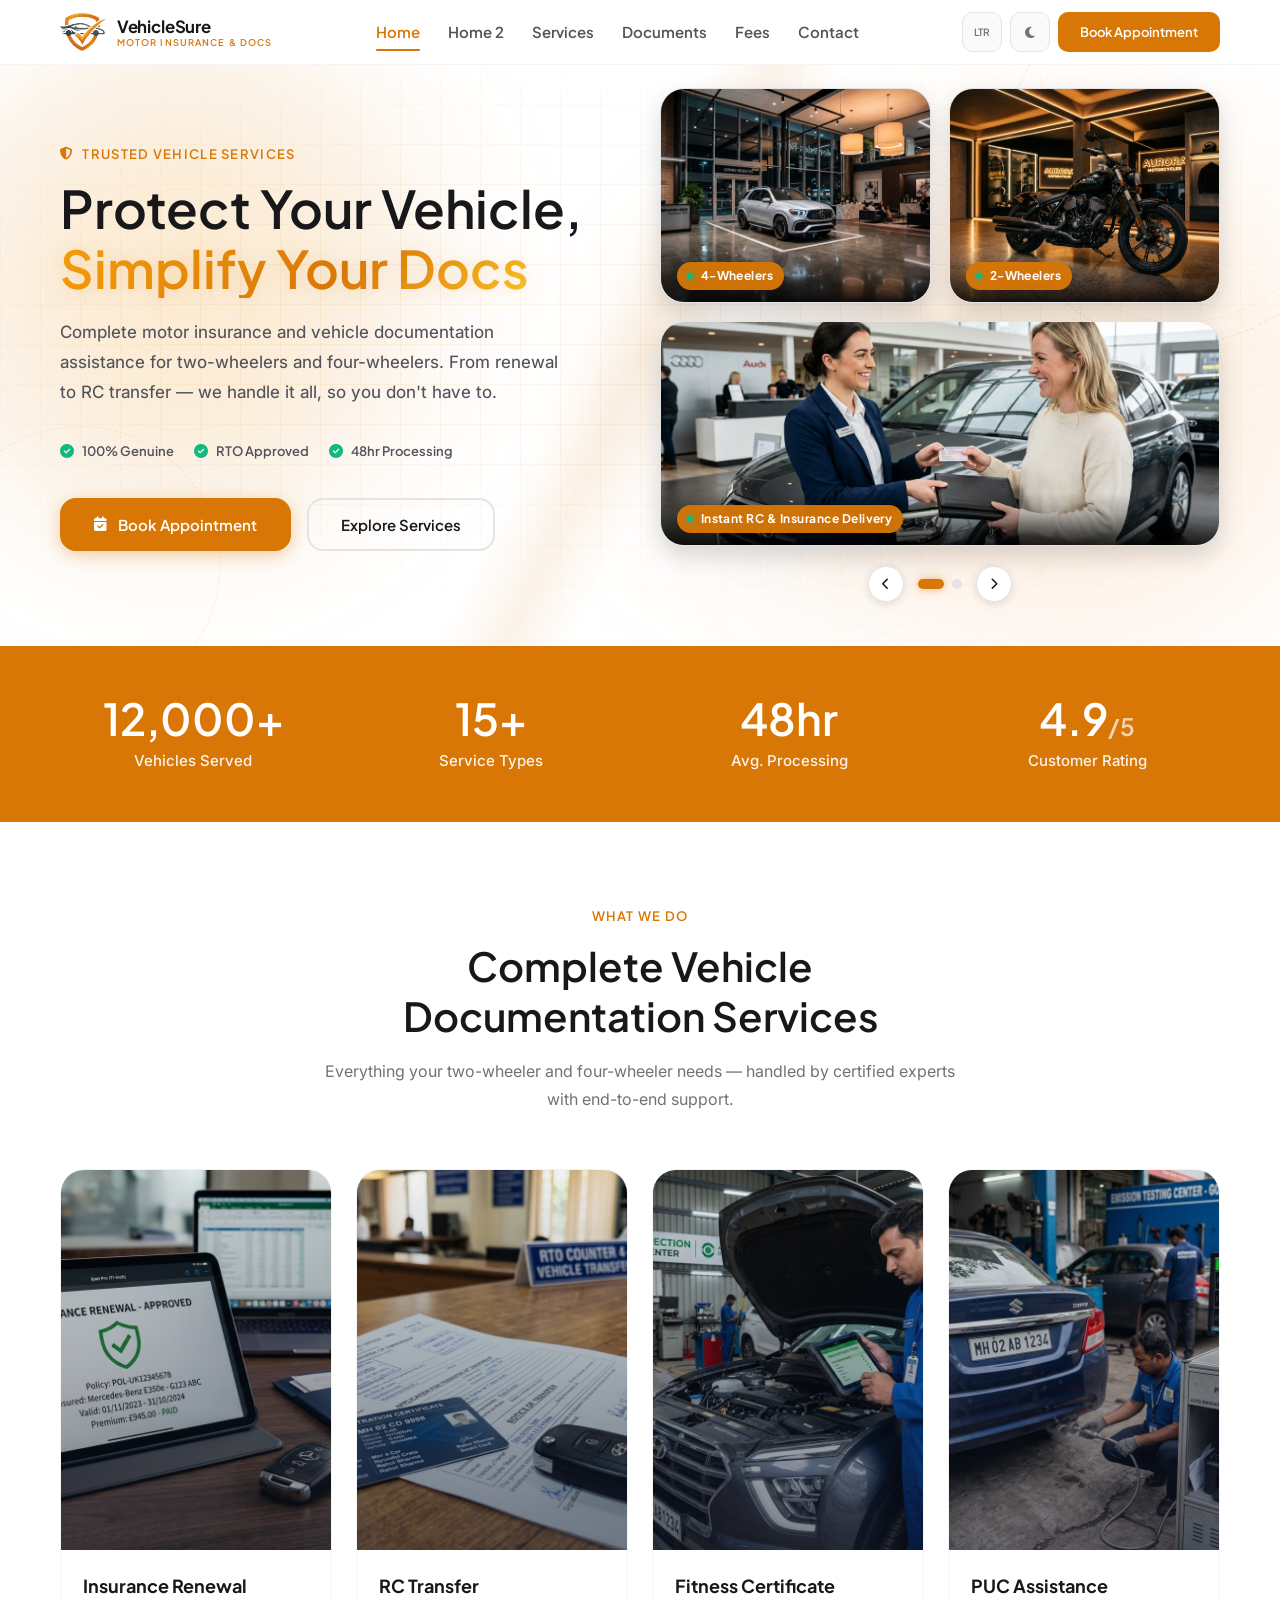
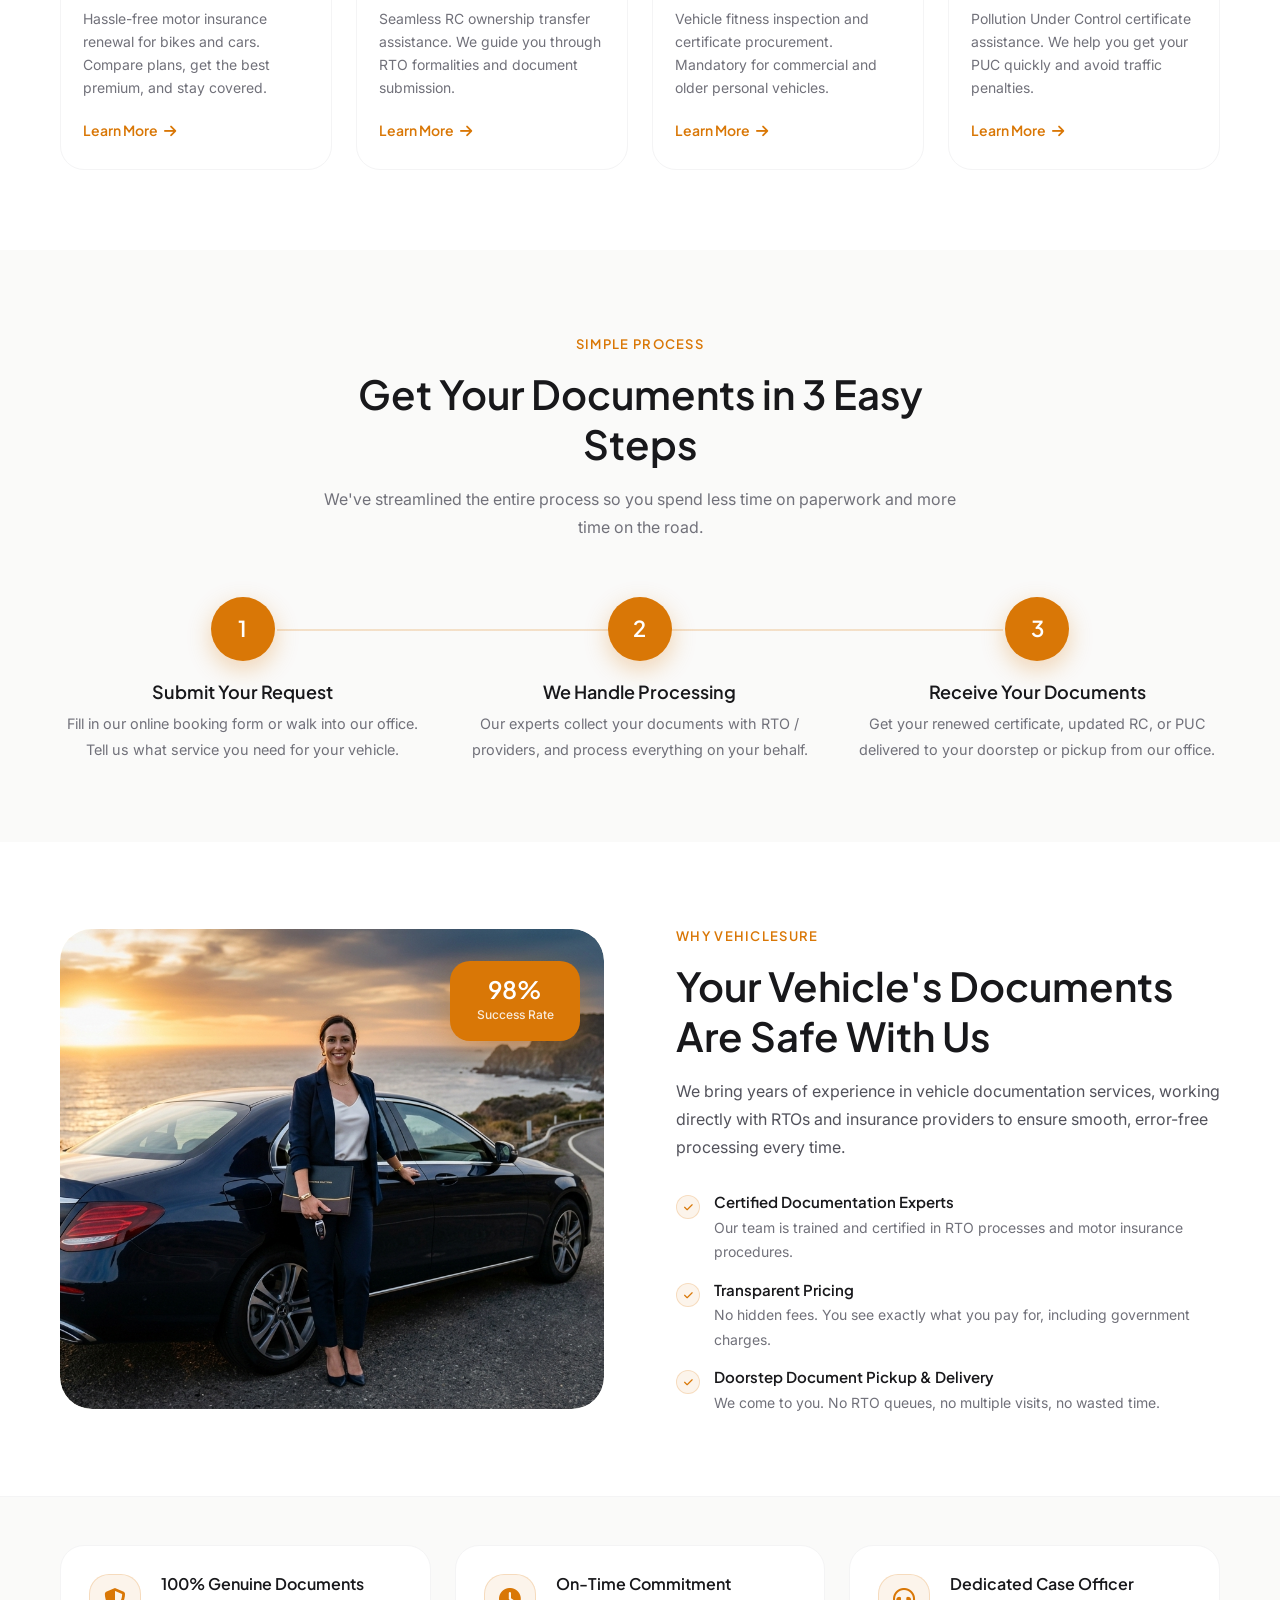
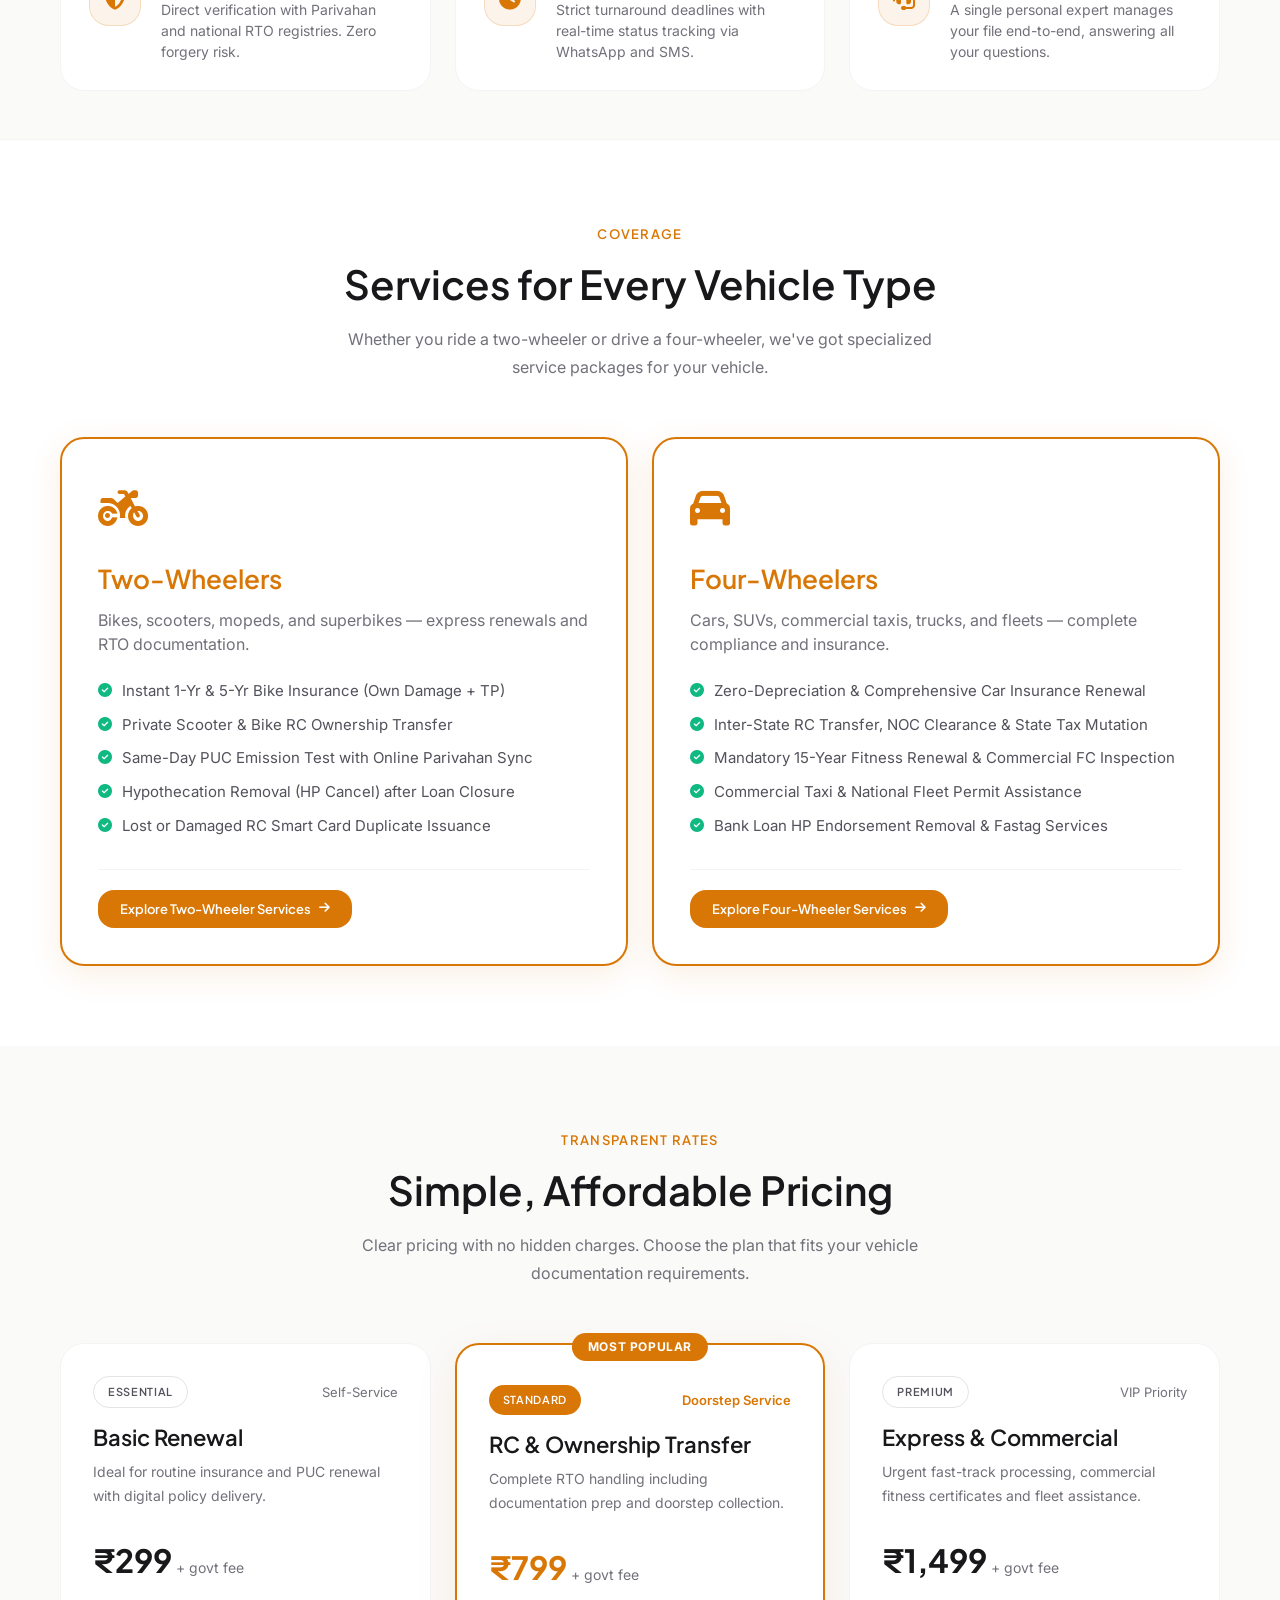
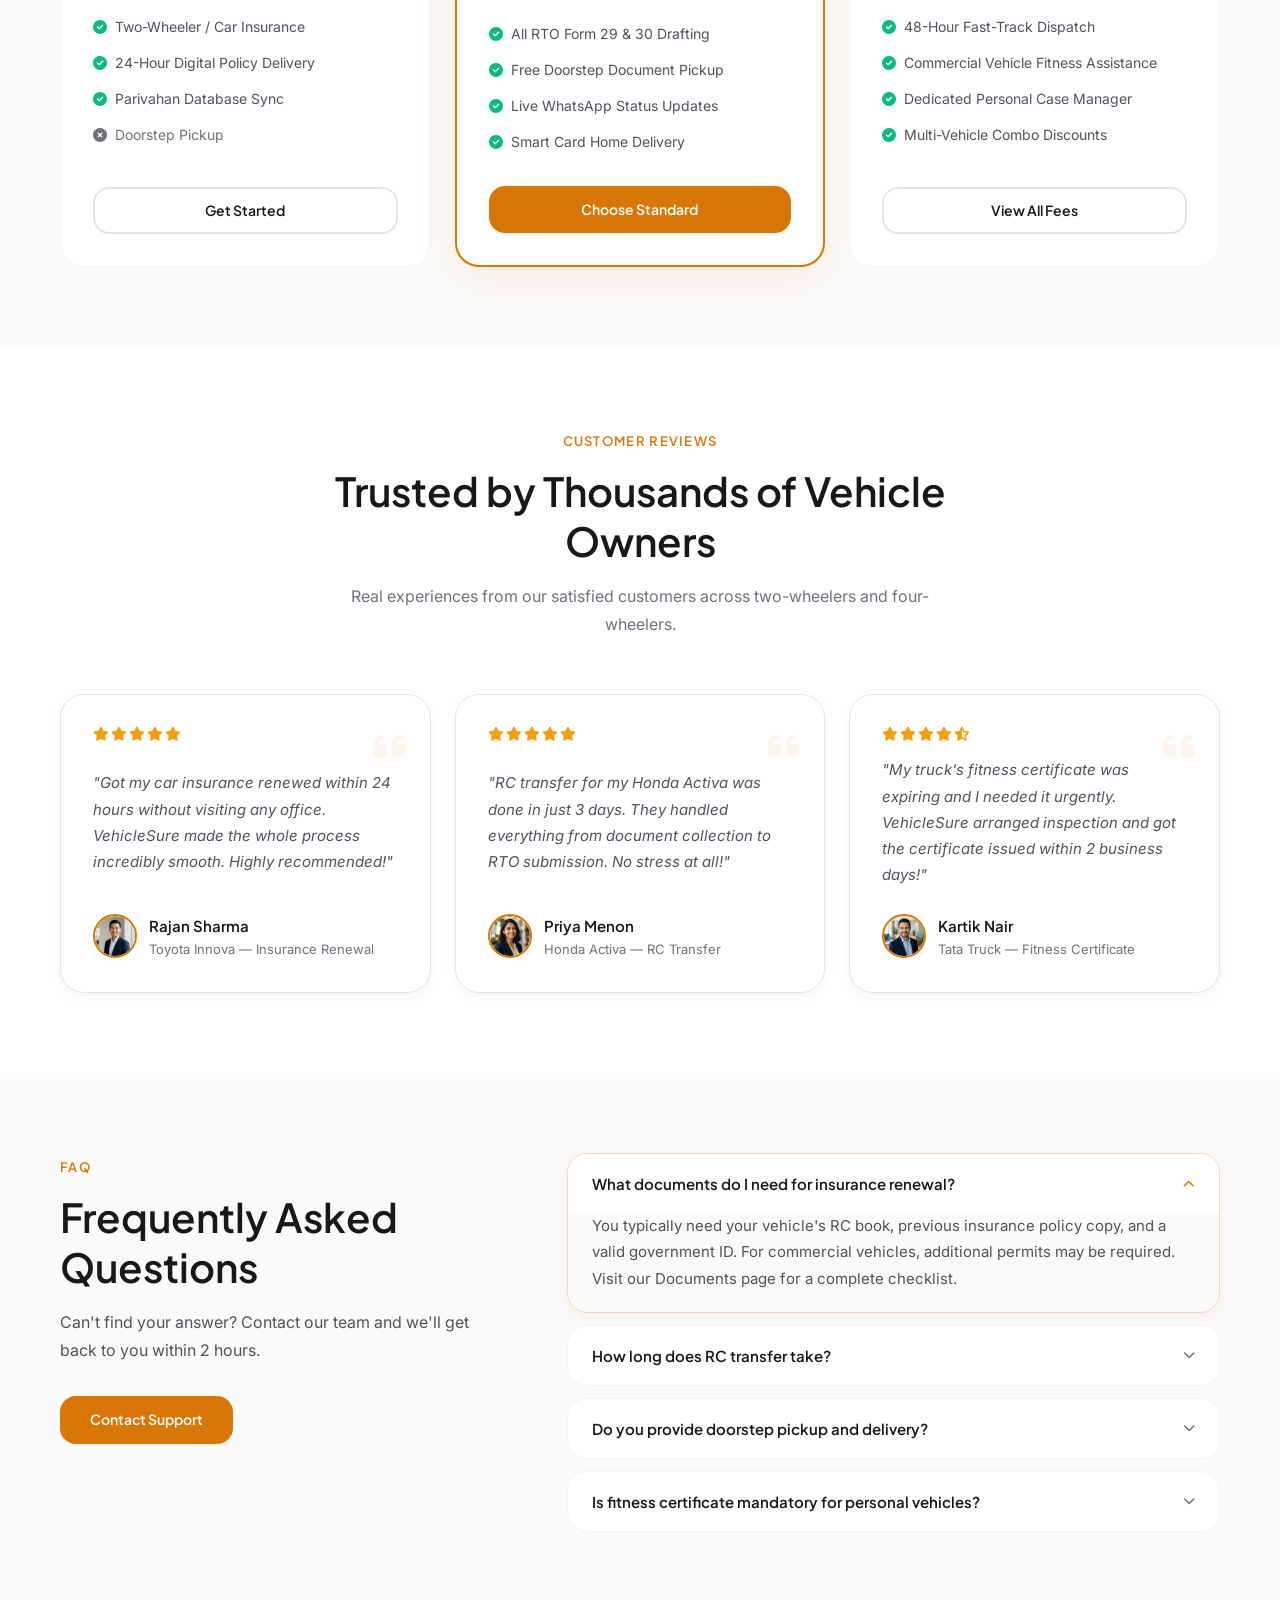
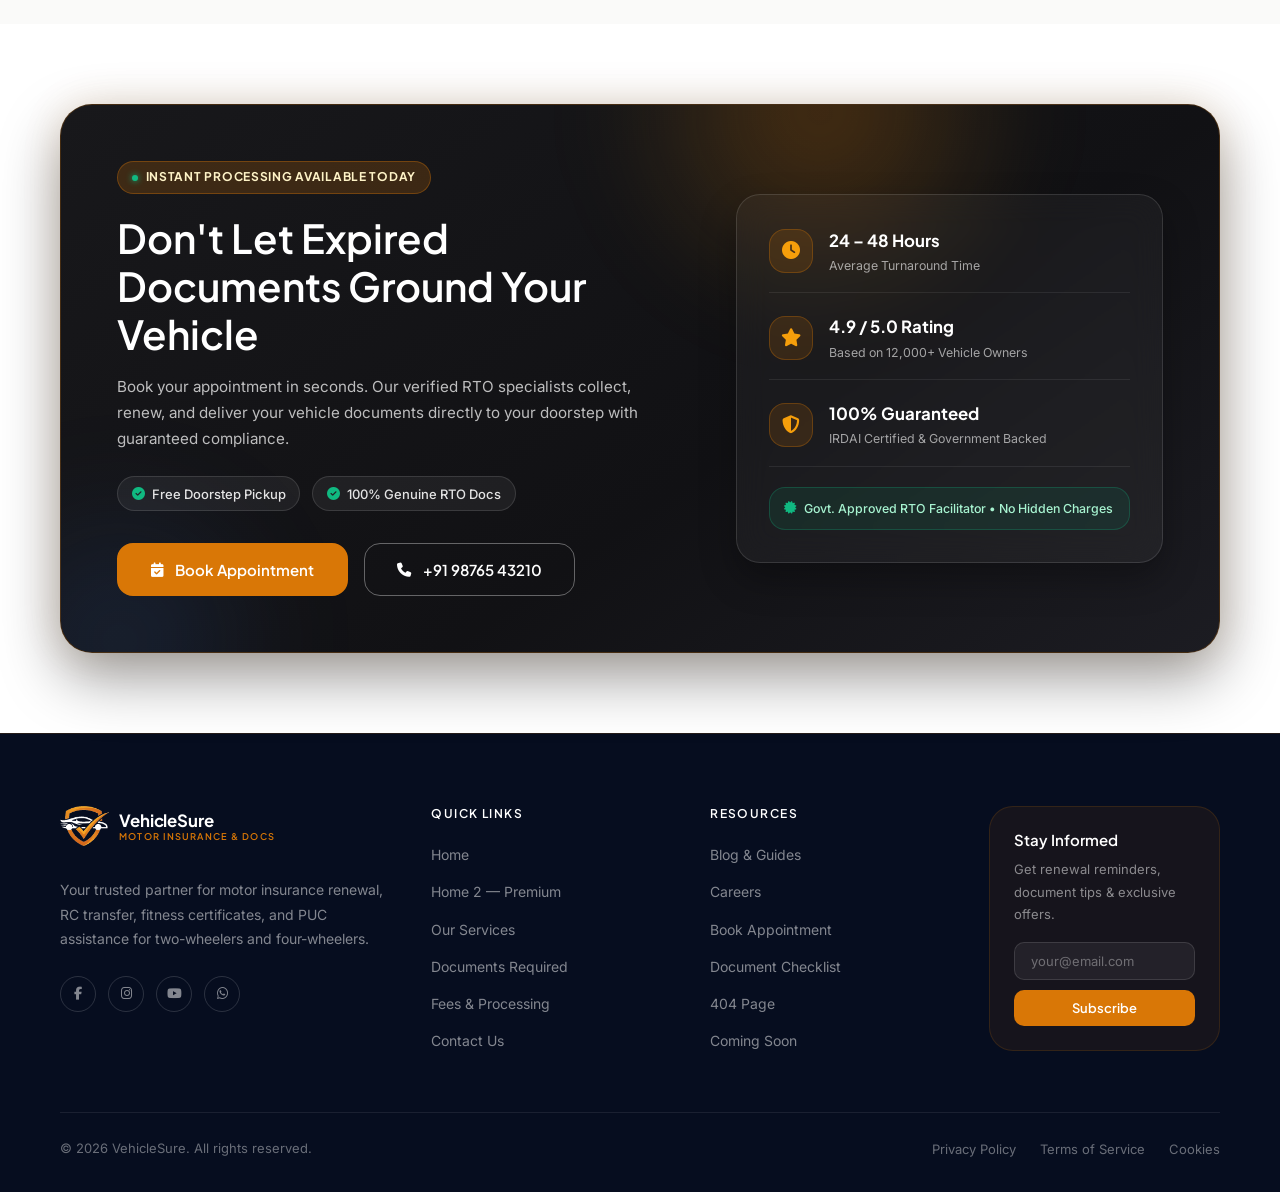
==== commit 87b6b46c: "feat: add booking page, update brand emblems, and link service CTAs to booking flow" ====
--- a/index.html
+++ b/index.html
@@ -27,106 +27,109 @@
     <div class="hero-tech-ring hero-tech-ring-1"></div>
     <div class="hero-tech-ring hero-tech-ring-2"></div>
 
-    <div class="hero-split-text animate-on-scroll">
-        <div class="section-label">
-            <i class="fas fa-shield-alt"></i> Trusted Vehicle Services
-        </div>
-        <h1 style="margin-bottom:1.25rem;line-height:1.15;">
-            Protect Your Vehicle,<br>
-            <span class="hero-title-gradient">Simplify Your Docs</span>
-        </h1>
-        <p style="font-size:1.0625rem;margin-bottom:2rem;max-width:500px;font-weight:450;">
-            Complete motor insurance and vehicle documentation assistance for two-wheelers and four-wheelers. From renewal to RC transfer — we handle it all, so you don't have to.
-        </p>
-        <div class="trust-badges" style="margin-bottom:2.25rem;">
-            <div class="trust-badge">
-                <i class="fas fa-check-circle"></i> 100% Genuine
-            </div>
-            <div class="trust-badge">
-                <i class="fas fa-check-circle"></i> RTO Approved
-            </div>
-            <div class="trust-badge">
-                <i class="fas fa-check-circle"></i> 48hr Processing
-            </div>
-        </div>
-        <div class="hero-cta-btns" style="display:flex;gap:1rem;flex-wrap:wrap;">
-            <a href="contact.html" class="btn btn-primary btn-lg">
-                <i class="fas fa-calendar-check"></i> Book Appointment
-            </a>
-            <a href="services.html" class="btn btn-secondary btn-lg">
-                Explore Services
-            </a>
-        </div>
-    </div>
-    <div class="hero-split-visual hero-collage-wrapper animate-on-scroll">
-        <div class="hero-collage-slider" id="hero-collage-slider">
-            <!-- Collage Slide 1: 4-Wheelers, 2-Wheelers, Documentation Handover -->
-            <div class="hero-collage-slide active">
-                <div class="hero-collage-grid">
-                    <!-- Top Left: 4-Wheeler Luxury SUV -->
-                    <div class="hero-collage-item hero-collage-top-left">
-                        <img src="assets/images/hero-car.jpg" alt="Four-wheeler and car documentation service" loading="eager">
-                        <div class="hero-collage-overlay">
-                            <span class="hero-collage-tag"><span class="tag-pulse-dot"></span> 4-Wheelers</span>
-                        </div>
-                    </div>
-                    <!-- Top Right: 2-Wheeler Motorcycle -->
-                    <div class="hero-collage-item hero-collage-top-right">
-                        <img src="assets/images/hero-bike.jpg" alt="Two-wheeler motorcycle insurance service" loading="eager">
-                        <div class="hero-collage-overlay">
-                            <span class="hero-collage-tag"><span class="tag-pulse-dot"></span> 2-Wheelers</span>
-                        </div>
-                    </div>
-                    <!-- Bottom: Official Documentation Handover -->
-                    <div class="hero-collage-item hero-collage-bottom">
-                        <img src="assets/images/hero-handover.jpg" alt="Vehicle documentation and instant policy delivery" loading="eager">
-                        <div class="hero-collage-overlay">
-                            <span class="hero-collage-tag"><span class="tag-pulse-dot"></span> Instant RC & Insurance Delivery</span>
-                        </div>
-                    </div>
-                </div>
-            </div>
-
-            <!-- Collage Slide 2: Fleet & EV Coverage, Urban Bikes & Scooters, Certified Smart Card Handover -->
-            <div class="hero-collage-slide">
-                <div class="hero-collage-grid">
-                    <!-- Top Left: Commercial & Fleet EV Diagnostics -->
-                    <div class="hero-collage-item hero-collage-top-left">
-                        <img src="assets/images/hero-car-2.jpg" alt="Fleet and electric vehicle insurance documentation" loading="lazy">
-                        <div class="hero-collage-overlay">
-                            <span class="hero-collage-tag"><span class="tag-pulse-dot"></span> Fleet & EV Services</span>
-                        </div>
-                    </div>
-                    <!-- Top Right: Urban Motorcycle & Scooter Studio -->
-                    <div class="hero-collage-item hero-collage-top-right">
-                        <img src="assets/images/hero-bike-2.jpg" alt="Urban motorcycle and scooter insurance documentation" loading="lazy">
-                        <div class="hero-collage-overlay">
-                            <span class="hero-collage-tag"><span class="tag-pulse-dot"></span> Premium Bikes</span>
-                        </div>
-                    </div>
-                    <!-- Bottom: Official RTO Smart Card Handover -->
-                    <div class="hero-collage-item hero-collage-bottom">
-                        <img src="assets/images/hero-handover-2.jpg" alt="Verified RTO smart card and insurance certificate handover" loading="lazy">
-                        <div class="hero-collage-overlay">
-                            <span class="hero-collage-tag"><span class="tag-pulse-dot"></span> Doorstep & Lounge Delivery</span>
-                        </div>
-                    </div>
-                </div>
-            </div>
-        </div>
-
-        <!-- Collage Controls: Prev Button, Dots, Next Button -->
-        <div class="hero-collage-controls">
-            <button class="hero-collage-nav-btn hero-collage-prev" onclick="prevCollageSlide()" aria-label="Previous Collage Slide">
-                <i class="fas fa-chevron-left"></i>
-            </button>
-            <div class="hero-collage-dots" id="hero-collage-dots">
-                <button class="hero-collage-dot active" onclick="goToCollageSlide(0)" aria-label="Collage 1"></button>
-                <button class="hero-collage-dot" onclick="goToCollageSlide(1)" aria-label="Collage 2"></button>
-            </div>
-            <button class="hero-collage-nav-btn hero-collage-next" onclick="nextCollageSlideManual()" aria-label="Next Collage Slide">
-                <i class="fas fa-chevron-right"></i>
-            </button>
+    <!-- Equal left and right padding layout grid container -->
+    <div class="container hero-split-container">
+        <div class="hero-split-text animate-on-scroll">
+            <div class="section-label">
+                <i class="fas fa-shield-alt"></i> Trusted Vehicle Services
+            </div>
+            <h1 style="margin-bottom:1.25rem;line-height:1.15;">
+                Protect Your Vehicle,<br>
+                <span class="hero-title-gradient">Simplify Your Docs</span>
+            </h1>
+            <p style="font-size:1.0625rem;margin-bottom:2rem;max-width:500px;font-weight:450;">
+                Complete motor insurance and vehicle documentation assistance for two-wheelers and four-wheelers. From renewal to RC transfer — we handle it all, so you don't have to.
+            </p>
+            <div class="trust-badges" style="margin-bottom:2.25rem;">
+                <div class="trust-badge">
+                    <i class="fas fa-check-circle"></i> 100% Genuine
+                </div>
+                <div class="trust-badge">
+                    <i class="fas fa-check-circle"></i> RTO Approved
+                </div>
+                <div class="trust-badge">
+                    <i class="fas fa-check-circle"></i> 48hr Processing
+                </div>
+            </div>
+            <div class="hero-cta-btns" style="display:flex;gap:1rem;flex-wrap:wrap;">
+                <a href="booking.html" class="btn btn-primary btn-lg">
+                    <i class="fas fa-calendar-check"></i> Book Appointment
+                </a>
+                <a href="services.html" class="btn btn-secondary btn-lg">
+                    Explore Services
+                </a>
+            </div>
+        </div>
+        <div class="hero-split-visual hero-collage-wrapper animate-on-scroll">
+            <div class="hero-collage-slider" id="hero-collage-slider">
+                <!-- Collage Slide 1: 4-Wheelers, 2-Wheelers, Documentation Handover -->
+                <div class="hero-collage-slide active">
+                    <div class="hero-collage-grid">
+                        <!-- Top Left: 4-Wheeler Luxury SUV -->
+                        <div class="hero-collage-item hero-collage-top-left">
+                            <img src="assets/images/hero-car.jpg" alt="Four-wheeler and car documentation service" loading="eager">
+                            <div class="hero-collage-overlay">
+                                <span class="hero-collage-tag"><span class="tag-pulse-dot"></span> 4-Wheelers</span>
+                            </div>
+                        </div>
+                        <!-- Top Right: 2-Wheeler Motorcycle -->
+                        <div class="hero-collage-item hero-collage-top-right">
+                            <img src="assets/images/hero-bike.jpg" alt="Two-wheeler motorcycle insurance service" loading="eager">
+                            <div class="hero-collage-overlay">
+                                <span class="hero-collage-tag"><span class="tag-pulse-dot"></span> 2-Wheelers</span>
+                            </div>
+                        </div>
+                        <!-- Bottom: Official Documentation Handover -->
+                        <div class="hero-collage-item hero-collage-bottom">
+                            <img src="assets/images/hero-handover.jpg" alt="Vehicle documentation and instant policy delivery" loading="eager">
+                            <div class="hero-collage-overlay">
+                                <span class="hero-collage-tag"><span class="tag-pulse-dot"></span> Instant RC & Insurance Delivery</span>
+                            </div>
+                        </div>
+                    </div>
+                </div>
+
+                <!-- Collage Slide 2: Fleet & EV Coverage, Urban Bikes & Scooters, Certified Smart Card Handover -->
+                <div class="hero-collage-slide">
+                    <div class="hero-collage-grid">
+                        <!-- Top Left: Commercial & Fleet EV Diagnostics -->
+                        <div class="hero-collage-item hero-collage-top-left">
+                            <img src="assets/images/hero-car-2.jpg" alt="Fleet and electric vehicle insurance documentation" loading="lazy">
+                            <div class="hero-collage-overlay">
+                                <span class="hero-collage-tag"><span class="tag-pulse-dot"></span> Fleet & EV Services</span>
+                            </div>
+                        </div>
+                        <!-- Top Right: Urban Motorcycle & Scooter Studio -->
+                        <div class="hero-collage-item hero-collage-top-right">
+                            <img src="assets/images/hero-bike-2.jpg" alt="Urban motorcycle and scooter insurance documentation" loading="lazy">
+                            <div class="hero-collage-overlay">
+                                <span class="hero-collage-tag"><span class="tag-pulse-dot"></span> Premium Bikes</span>
+                            </div>
+                        </div>
+                        <!-- Bottom: Official RTO Smart Card Handover -->
+                        <div class="hero-collage-item hero-collage-bottom">
+                            <img src="assets/images/hero-handover-2.jpg" alt="Verified RTO smart card and insurance certificate handover" loading="lazy">
+                            <div class="hero-collage-overlay">
+                                <span class="hero-collage-tag"><span class="tag-pulse-dot"></span> Doorstep & Lounge Delivery</span>
+                            </div>
+                        </div>
+                    </div>
+                </div>
+            </div>
+
+            <!-- Collage Controls: Prev Button, Dots, Next Button -->
+            <div class="hero-collage-controls">
+                <button class="hero-collage-nav-btn hero-collage-prev" onclick="prevCollageSlide()" aria-label="Previous Collage Slide">
+                    <i class="fas fa-chevron-left"></i>
+                </button>
+                <div class="hero-collage-dots" id="hero-collage-dots">
+                    <button class="hero-collage-dot active" onclick="goToCollageSlide(0)" aria-label="Collage 1"></button>
+                    <button class="hero-collage-dot" onclick="goToCollageSlide(1)" aria-label="Collage 2"></button>
+                </div>
+                <button class="hero-collage-nav-btn hero-collage-next" onclick="nextCollageSlideManual()" aria-label="Next Collage Slide">
+                    <i class="fas fa-chevron-right"></i>
+                </button>
+            </div>
         </div>
     </div>
 </section>
--- a/style.css
+++ b/style.css
@@ -51,10 +51,10 @@
     --red: #EF4444;
 
     /* --- Unified Hero Height System (Inner Pages) --- */
-    --hero-inner-height: 320px;
-    --hero-inner-height-tablet: 270px;
-    --hero-inner-height-mobile: 240px;
-    --hero-inner-height-xs: 210px;
+    --hero-inner-height: 390px;
+    --hero-inner-height-tablet: 330px;
+    --hero-inner-height-mobile: 290px;
+    --hero-inner-height-xs: 260px;
 }
 
 /* --- Dark Mode --- */
@@ -215,6 +215,8 @@
     .tab-panel .grid {
         justify-items: center;
     }
+    .grid-3 > .doc-card,
+    .grid-3 > .doc-card:last-child:nth-child(odd),
     .doc-card {
         max-width: 560px;
         width: 100%;
@@ -222,6 +224,8 @@
         margin-right: auto;
         justify-self: center;
     }
+    .grid-3 > .time-card,
+    .grid-3 > .time-card:last-child:nth-child(odd),
     .time-card {
         max-width: 520px;
         width: 100%;
@@ -480,7 +484,11 @@
     background-repeat: no-repeat !important;
     background-position: right 1rem center !important;
     background-size: 16px 16px !important;
-    padding-right: 2.75rem;
+    padding-right: 2.75rem !important;
+    text-overflow: ellipsis;
+    white-space: nowrap;
+    overflow: hidden;
+    max-width: 100%;
 }
 
 select.form-input option {
@@ -1108,16 +1116,23 @@
 }
 
 .nav-logo {
-    display: flex;
-    align-items: center;
-    gap: 0.75rem;
+    display: inline-flex;
+    align-items: center;
+    gap: 0.65rem;
     flex-shrink: 0;
+    text-decoration: none;
     transition: var(--transition-fast);
 }
 
 .nav-logo:hover { transform: scale(1.02); }
 
 .nav-logo-img {
+    height: 38px;
+    width: auto;
+    max-height: 42px;
+    object-fit: contain;
+    display: block;
+    flex-shrink: 0;
     transition: transform var(--transition-fast);
 }
 
@@ -1125,27 +1140,76 @@
     transform: scale(1.05);
 }
 
+/* Light / Dark Mode emblem toggle */
+.nav-logo .logo-dark,
+.auth-logo .logo-dark {
+    display: none !important;
+}
+
+.nav-logo .logo-light,
+.auth-logo .logo-light {
+    display: block !important;
+}
+
+.dark .nav-logo .logo-light,
+.dark .auth-logo .logo-light {
+    display: none !important;
+}
+
+.dark .nav-logo .logo-dark,
+.dark .auth-logo .logo-dark {
+    display: block !important;
+}
+
+/* Footer always uses dark emblem */
+.footer .nav-logo .logo-light {
+    display: none !important;
+}
+.footer .nav-logo .logo-dark,
+.footer .nav-logo .logo-footer {
+    display: block !important;
+}
+
 .nav-logo-text {
     display: flex;
     flex-direction: column;
     line-height: 1.15;
+    text-align: left;
 }
 
 .nav-logo-text .brand-top {
     font-family: var(--font-heading);
-    font-weight: 600;
-    font-size: 1rem;
+    font-weight: 700;
+    font-size: 1.05rem;
     color: var(--text-heading);
-    letter-spacing: 0.02em;
+    letter-spacing: -0.01em;
+}
+
+.dark .nav-logo-text .brand-top {
+    color: #ffffff;
 }
 
 .nav-logo-text .brand-bottom {
     font-family: var(--font-heading);
     font-weight: 600;
-    font-size: 0.6rem;
+    font-size: 0.58rem;
     color: var(--primary);
     text-transform: uppercase;
-    letter-spacing: 0.14em;
+    letter-spacing: 0.12em;
+    margin-top: 1px;
+}
+
+@media (max-width: 640px) {
+    .nav-logo-img {
+        height: 32px;
+    }
+    .nav-logo-text .brand-top {
+        font-size: 0.95rem;
+    }
+    .nav-logo-text .brand-bottom {
+        font-size: 0.52rem;
+        letter-spacing: 0.10em;
+    }
 }
 
 .nav-links {
@@ -1772,43 +1836,54 @@
 .auth-logo {
     display: flex;
     align-items: center;
-    gap: 0.875rem;
+    gap: 0.75rem;
     justify-content: center;
-    margin-bottom: 2rem;
+    width: 100%;
+    margin: 0 auto 2rem;
     text-decoration: none;
     transition: var(--transition-fast);
 }
 
 .auth-logo:hover { transform: scale(1.02); }
 
-.auth-logo img {
-    width: 48px;
-    height: 48px;
+.auth-logo img,
+.auth-logo-img {
+    height: 44px;
+    width: auto;
+    max-height: 48px;
     object-fit: contain;
     display: block;
+    flex-shrink: 0;
+    transition: transform var(--transition-fast);
 }
 
 .auth-logo-text {
     display: flex;
     flex-direction: column;
     line-height: 1.15;
+    text-align: left;
 }
 
 .auth-logo-text .brand-top {
     font-family: var(--font-heading);
-    font-weight: 600;
+    font-weight: 700;
     font-size: 1.25rem;
     color: var(--text-heading);
-    letter-spacing: 0.02em;
+    letter-spacing: -0.01em;
+}
+
+.dark .auth-logo-text .brand-top {
+    color: #ffffff;
 }
 
 .auth-logo-text .brand-bottom {
     font-family: var(--font-heading);
     font-weight: 600;
-    font-size: 0.65rem;
+    font-size: 0.62rem;
     color: var(--primary);
     text-transform: uppercase;
-    letter-spacing: 0.14em;
+    letter-spacing: 0.12em;
+    margin-top: 1px;
 }
 
 .social-login-grid {
@@ -2215,7 +2290,7 @@
 .service-card-visual .service-card-img-wrap {
     position: relative;
     width: 100%;
-    height: 220px;
+    height: 380px;
     overflow: hidden;
     background: var(--bg-surface);
 }
@@ -2370,6 +2445,41 @@
     flex-direction: column;
     gap: 0.625rem;
     margin-bottom: 1.5rem;
+    flex-grow: 1;
+}
+
+.doc-card-actions {
+    display: grid;
+    grid-template-columns: 1fr 1fr;
+    gap: 0.75rem;
+    margin-top: auto;
+}
+
+.doc-note {
+    background: rgba(217, 119, 6, 0.06);
+    border: 1px solid rgba(217, 119, 6, 0.2);
+    border-radius: var(--radius-lg);
+    padding: 0.875rem;
+    margin-bottom: 1.25rem;
+    min-height: 58px;
+    display: flex;
+    align-items: center;
+}
+
+.doc-note.doc-note-success {
+    background: rgba(16, 185, 129, 0.06);
+    border-color: rgba(16, 185, 129, 0.15);
+}
+
+.doc-note.doc-note-warning {
+    background: rgba(245, 158, 11, 0.06);
+    border-color: rgba(245, 158, 11, 0.2);
+}
+
+.doc-note p {
+    font-size: 0.8125rem;
+    color: var(--text-body);
+    margin: 0;
 }
 
 .doc-list-item {
@@ -3168,14 +3278,21 @@
 /* ========== HERO SPLIT (Home Classic) ========== */
 .hero-split {
     min-height: auto;
-    padding-top: 1.25rem;
-    padding-bottom: 2.25rem;
-    display: grid;
-    grid-template-columns: 1fr 1fr;
-    align-items: center;
+    padding-top: 1.5rem;
+    padding-bottom: 2.75rem;
     position: relative;
     overflow: hidden;
     background-color: var(--bg-body);
+}
+
+.hero-split-container {
+    display: grid;
+    grid-template-columns: 1fr 1fr;
+    align-items: center;
+    gap: 2.5rem;
+    position: relative;
+    z-index: 2;
+    width: 100%;
 }
 
 /* 1. Precision Blueprint / Isometric Grid */
@@ -3347,26 +3464,26 @@
 
 @media (max-width: 768px) {
     .hero-split {
-        grid-template-columns: 1fr;
-        min-height: auto;
         padding-top: 1rem;
         padding-bottom: 2rem;
     }
+    .hero-split-container {
+        grid-template-columns: 1fr;
+        gap: 2rem;
+    }
 }
 
 .hero-split-text {
-    max-width: 600px;
-    margin-left: auto;
-    margin-right: 0;
-    padding: 0.5rem 3rem 0.5rem 0;
+    max-width: 560px;
+    margin: 0;
+    padding: 0.5rem 0;
     position: relative;
     z-index: 2;
 }
 
 [dir="rtl"] .hero-split-text {
-    margin-left: 0;
-    margin-right: auto;
-    padding: 0.5rem 0 0.5rem 3rem;
+    margin: 0;
+    padding: 0.5rem 0;
 }
 
 .hero-title-gradient {
@@ -3428,7 +3545,7 @@
 
 .hero-split-visual {
     position: relative;
-    height: 100%;
+    width: 100%;
     display: flex;
     align-items: center;
     justify-content: center;
@@ -3436,7 +3553,8 @@
 }
 
 .hero-collage-wrapper {
-    padding: 0.5rem 1.5rem;
+    padding: 0;
+    width: 100%;
     display: flex;
     flex-direction: column;
     align-items: center;
@@ -3449,7 +3567,7 @@
 .hero-collage-slider {
     position: relative;
     width: 100%;
-    max-width: 620px;
+    max-width: 560px;
 }
 
 .hero-collage-slide {
@@ -3476,10 +3594,10 @@
 .hero-collage-grid {
     display: grid;
     grid-template-columns: 1fr 1fr;
-    grid-template-rows: 230px 240px;
-    gap: 1.25rem;
+    grid-template-rows: 215px 225px;
+    gap: 1.125rem;
     width: 100%;
-    max-width: 620px;
+    max-width: 560px;
     position: relative;
     z-index: 2;
 }
@@ -3662,7 +3780,7 @@
 
 @media (max-width: 1024px) {
     .hero-collage-wrapper {
-        padding: 1.5rem 0.5rem;
+        padding: 0;
     }
     .hero-collage-grid {
         grid-template-rows: 190px 200px;
@@ -3671,7 +3789,7 @@
 
 @media (max-width: 768px) {
     .hero-split-text {
-        padding: 1.5rem 1.25rem 2rem;
+        padding: 1rem 0 1.5rem;
     }
     .hero-split-visual {
         min-height: auto;
@@ -4760,9 +4878,9 @@
     .section { padding: 4rem 0; }
     .hero { min-height: 75vh; }
     .page-header {
-        height: var(--hero-inner-height-tablet, 270px);
-        min-height: var(--hero-inner-height-tablet, 270px);
-        padding: 2rem 1.25rem 2.5rem;
+        height: auto;
+        min-height: var(--hero-inner-height-tablet, 330px);
+        padding: 2.25rem 1.25rem 3rem;
     }
 }
 
@@ -5078,12 +5196,15 @@
 
 @media (max-width: 1024px) {
     .hero-split {
-        grid-template-columns: 1fr;
         min-height: auto;
         padding: 1.5rem 0 3rem;
     }
+    .hero-split-container {
+        grid-template-columns: 1fr;
+        gap: 2rem;
+    }
     .hero-split-text {
-        padding: 2rem 1.5rem;
+        padding: 1rem 0 2rem;
         max-width: 640px;
         margin-left: auto !important;
         margin-right: auto !important;
@@ -5127,12 +5248,12 @@
     .cta-banner { border-radius: var(--radius-2xl); }
     .timeline { padding-left: 2rem; }
     .page-header {
-        height: var(--hero-inner-height-mobile, 240px);
-        min-height: var(--hero-inner-height-mobile, 240px);
-        padding: 1.5rem 1rem 2rem;
+        height: auto;
+        min-height: var(--hero-inner-height-mobile, 310px);
+        padding: 2rem 1rem 3.5rem;
     }
     .page-header .container {
-        transform: translateY(-0.25rem);
+        transform: none;
     }
 }
 
@@ -5244,8 +5365,8 @@
 @media (max-width: 480px) {
     .page-header {
         height: auto;
-        min-height: var(--hero-inner-height-xs, 210px);
-        padding: 1.25rem 1rem 1.75rem;
+        min-height: var(--hero-inner-height-xs, 290px);
+        padding: 1.75rem 0.875rem 3.75rem;
     }
 }
 
@@ -5574,3 +5695,277 @@
         justify-content: center;
     }
 }
+
+/* ========== BOOKING SECTION (Online Scheduling) ========== */
+.booking-section {
+    padding-top: 3.5rem;
+    padding-bottom: 5.5rem;
+    background-color: var(--bg-surface);
+}
+
+.booking-form-wrapper {
+    max-width: 860px;
+    margin: 0 auto;
+    display: flex;
+    flex-direction: column;
+    gap: 2rem;
+    width: 100%;
+}
+
+.booking-header-center {
+    text-align: center;
+    margin-bottom: 1.25rem;
+}
+
+.booking-header-center .section-label {
+    margin: 0 auto 0.75rem auto;
+    justify-content: center;
+}
+
+.booking-header-center h2 {
+    font-size: 2rem;
+    margin-bottom: 0.5rem;
+    color: var(--text-heading);
+}
+
+.booking-header-center p {
+    color: var(--text-muted);
+    font-size: 0.95rem;
+    max-width: 580px;
+    margin: 0 auto;
+}
+
+.booking-submit-wrapper {
+    display: flex;
+    justify-content: center;
+    margin-top: 1.75rem;
+}
+
+.booking-submit-wrapper .btn {
+    min-width: 300px;
+    justify-content: center;
+    padding: 1.05rem 2.5rem;
+    font-size: 1.0625rem;
+}
+
+@media (max-width: 640px) {
+    .booking-submit-wrapper .btn {
+        width: 100%;
+        min-width: unset;
+    }
+}
+
+.booking-card {
+    background: var(--bg-card);
+    border: 1px solid var(--border-default);
+    border-radius: var(--radius-xl);
+    padding: 2.25rem 2rem;
+    box-shadow: var(--shadow-card);
+    transition: var(--transition-smooth);
+}
+
+.booking-card:hover {
+    box-shadow: var(--shadow-md);
+    border-color: rgba(217, 119, 6, 0.3);
+}
+
+.booking-step-header {
+    display: flex;
+    align-items: center;
+    gap: 0.85rem;
+    margin-bottom: 1.25rem;
+    padding-bottom: 0.75rem;
+    border-bottom: 1px solid var(--border-light);
+}
+
+.booking-step-badge {
+    width: 32px;
+    height: 32px;
+    border-radius: 50%;
+    background: var(--primary-subtle);
+    color: var(--primary);
+    display: flex;
+    align-items: center;
+    justify-content: center;
+    font-weight: 700;
+    font-size: 0.875rem;
+    border: 1.5px solid rgba(217, 119, 6, 0.35);
+    flex-shrink: 0;
+}
+
+.booking-step-title {
+    font-family: var(--font-heading);
+    font-size: 1.15rem;
+    font-weight: 600;
+    color: var(--text-heading);
+    margin: 0;
+}
+
+.booking-group {
+    margin-bottom: 1.75rem;
+}
+
+.booking-sidebar {
+    display: flex;
+    flex-direction: column;
+    gap: 1.75rem;
+}
+
+.booking-sidebar-card {
+    background: var(--bg-card);
+    border: 1px solid var(--border-default);
+    border-radius: var(--radius-xl);
+    padding: 2rem;
+    box-shadow: var(--shadow-card);
+}
+
+.booking-sidebar-card h3 {
+    color: var(--text-heading);
+    font-weight: 700;
+}
+
+.booking-benefit-item {
+    display: flex;
+    align-items: flex-start;
+    gap: 1rem;
+    margin-bottom: 1.25rem;
+}
+
+.booking-benefit-item:last-child {
+    margin-bottom: 0;
+}
+
+.booking-benefit-icon {
+    width: 38px;
+    height: 38px;
+    border-radius: var(--radius-md);
+    background: var(--primary-subtle);
+    border: 1px solid rgba(217, 119, 6, 0.22);
+    display: flex;
+    align-items: center;
+    justify-content: center;
+    color: var(--primary);
+    font-size: 0.95rem;
+    flex-shrink: 0;
+    margin-top: 2px;
+}
+
+.booking-benefit-title {
+    font-weight: 600;
+    font-size: 0.95rem;
+    color: var(--text-heading);
+    margin-bottom: 0.2rem;
+}
+
+.booking-benefit-desc {
+    font-size: 0.84rem;
+    color: var(--text-muted);
+    line-height: 1.5;
+    margin: 0;
+}
+
+.form-row {
+    display: grid;
+    grid-template-columns: 1fr 1fr;
+    gap: 1.25rem;
+    margin-bottom: 1.25rem;
+}
+
+.booking-success-box {
+    display: none;
+    text-align: center;
+    padding: 2.75rem 2rem;
+}
+
+.booking-success-icon {
+    width: 72px;
+    height: 72px;
+    border-radius: 50%;
+    background: rgba(16, 185, 129, 0.12);
+    color: var(--green);
+    border: 2px solid var(--green);
+    display: flex;
+    align-items: center;
+    justify-content: center;
+    margin: 0 auto 1.5rem;
+}
+
+.booking-summary-pill {
+    background: var(--bg-surface);
+    border: 1px solid var(--border-default);
+    border-radius: var(--radius-lg);
+    padding: 1.25rem 1.5rem;
+    text-align: left;
+    margin: 1.75rem 0;
+}
+
+.booking-summary-pill-row {
+    display: flex;
+    justify-content: space-between;
+    align-items: center;
+    padding: 0.5rem 0;
+    font-size: 0.9rem;
+    border-bottom: 1px dashed var(--border-light);
+}
+
+.booking-summary-pill-row:last-child {
+    border-bottom: none;
+    padding-bottom: 0;
+}
+
+.booking-summary-pill-row .label {
+    color: var(--text-muted);
+}
+
+.booking-summary-pill-row .val {
+    font-weight: 600;
+    color: var(--text-heading);
+}
+
+[dir="rtl"] .booking-summary-pill {
+    text-align: right;
+}
+
+[dir="rtl"] .booking-summary-pill-row {
+    text-align: right;
+}
+
+@media (max-width: 991px) {
+    .booking-grid {
+        grid-template-columns: 1fr;
+        gap: 1.5rem;
+    }
+    .booking-sidebar {
+        display: flex;
+        flex-direction: column;
+        gap: 1.5rem;
+    }
+}
+
+@media (max-width: 640px) {
+    .form-row {
+        grid-template-columns: 1fr;
+        gap: 0;
+        margin-bottom: 0;
+    }
+    .booking-card {
+        padding: 1.35rem 1rem;
+    }
+    select.form-input {
+        font-size: 0.84rem;
+        padding-right: 2.5rem !important;
+        background-position: right 0.75rem center !important;
+    }
+    .booking-sidebar-card {
+        padding: 1.35rem 1rem;
+    }
+    .booking-summary-pill {
+        padding: 1rem;
+    }
+    .booking-summary-pill-row {
+        flex-direction: column;
+        align-items: flex-start;
+        gap: 0.2rem;
+    }
+}
+
